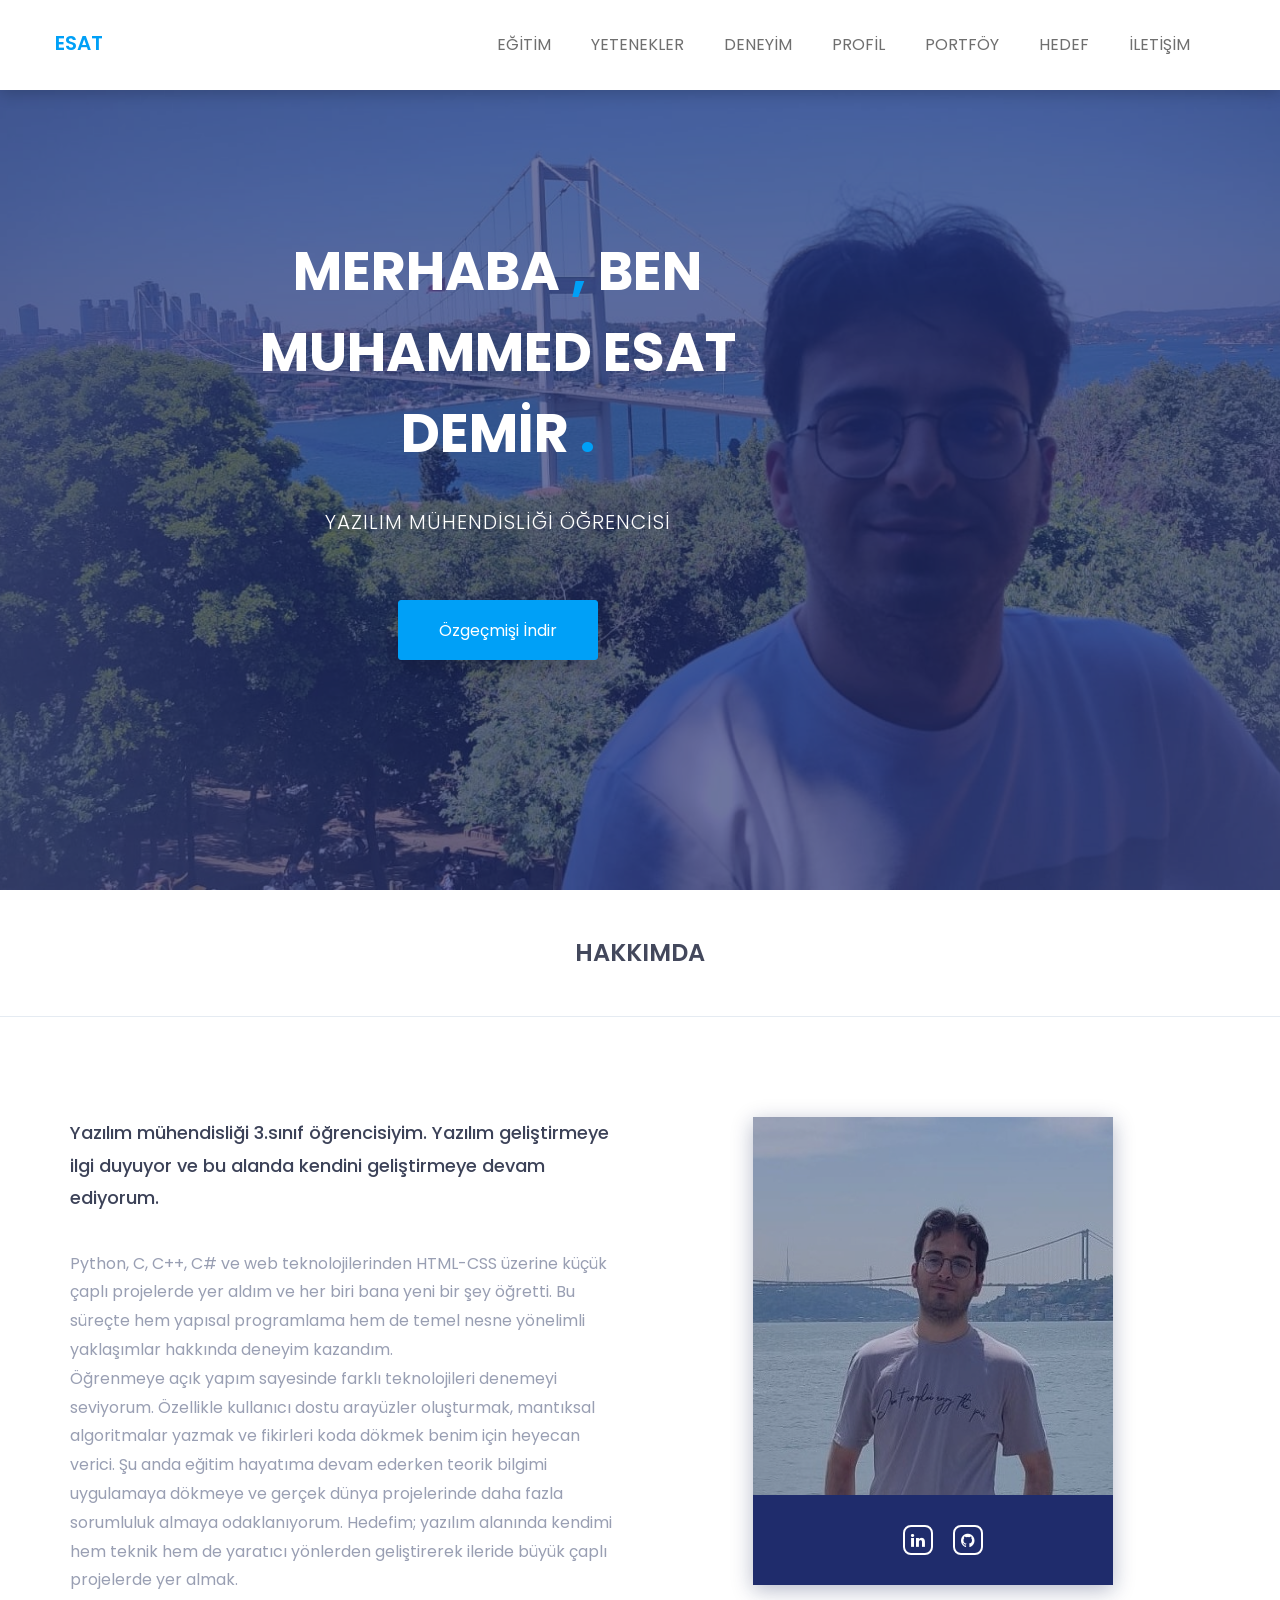
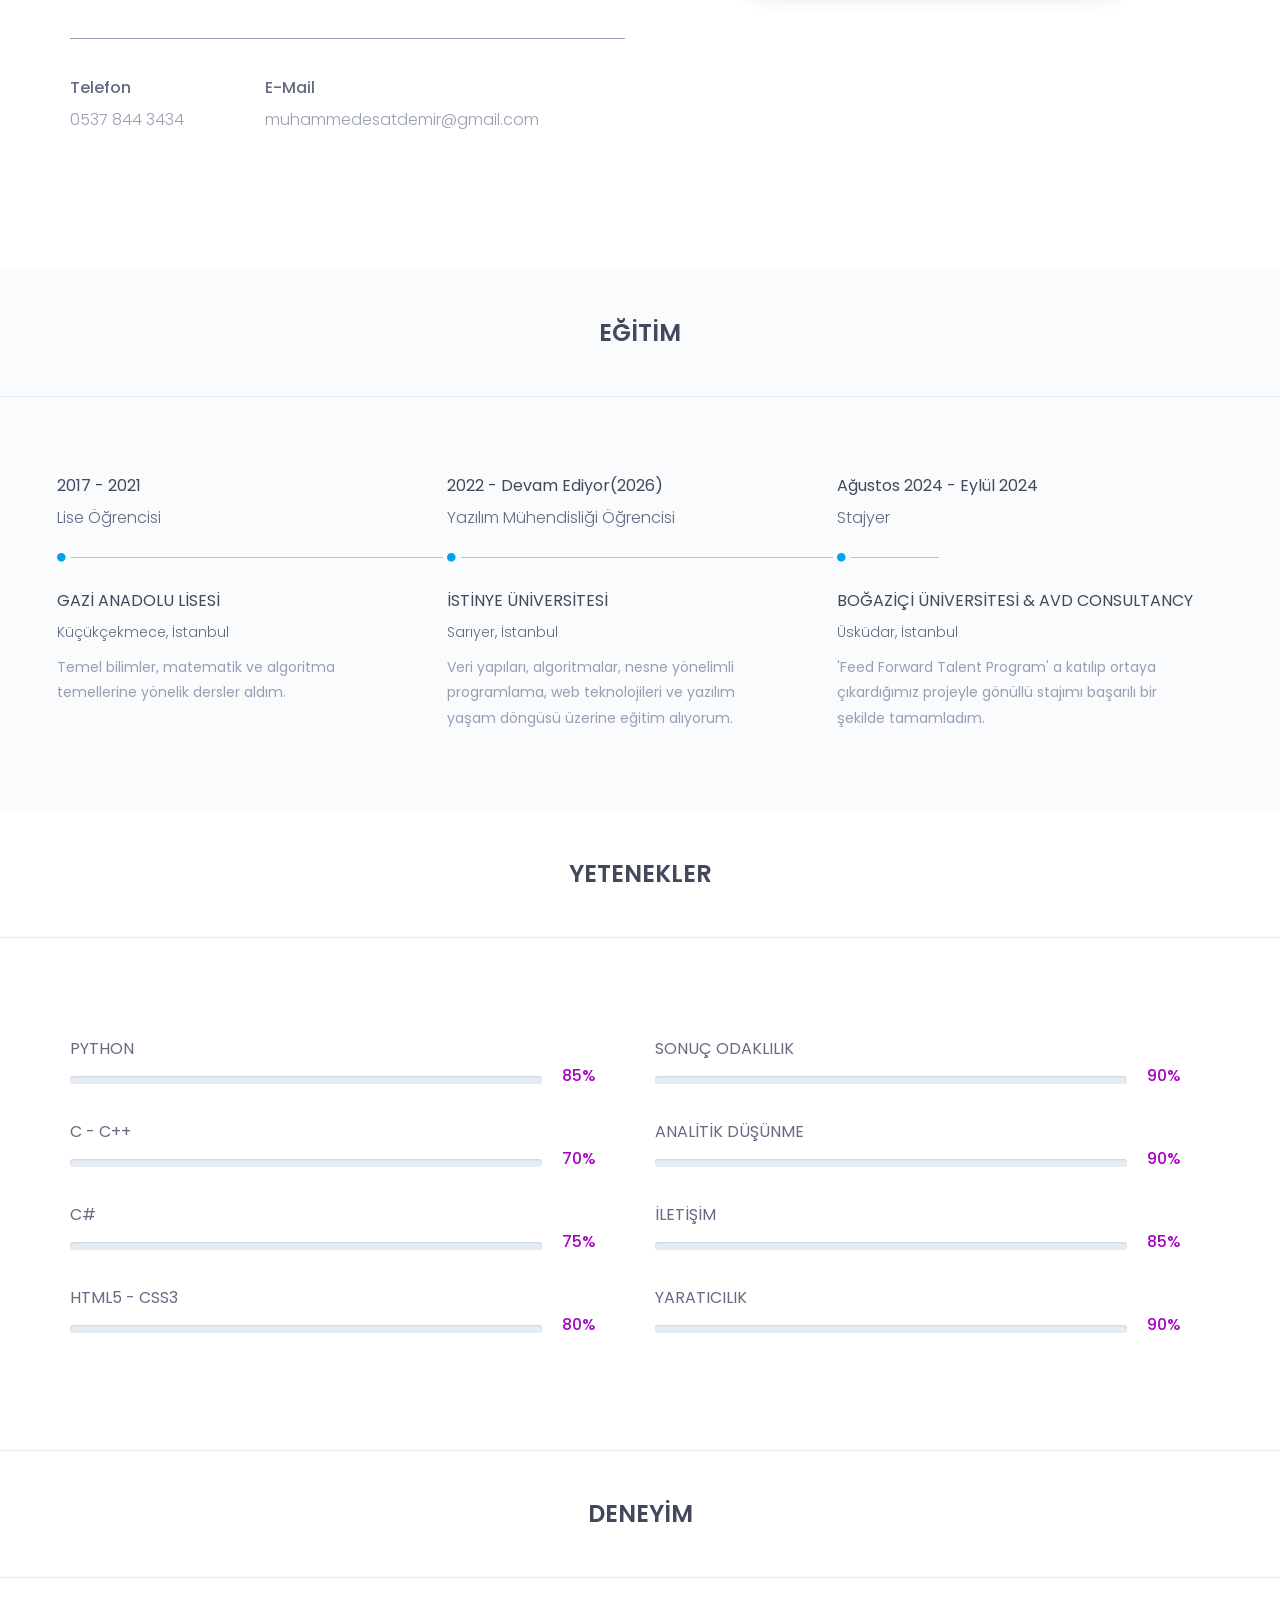
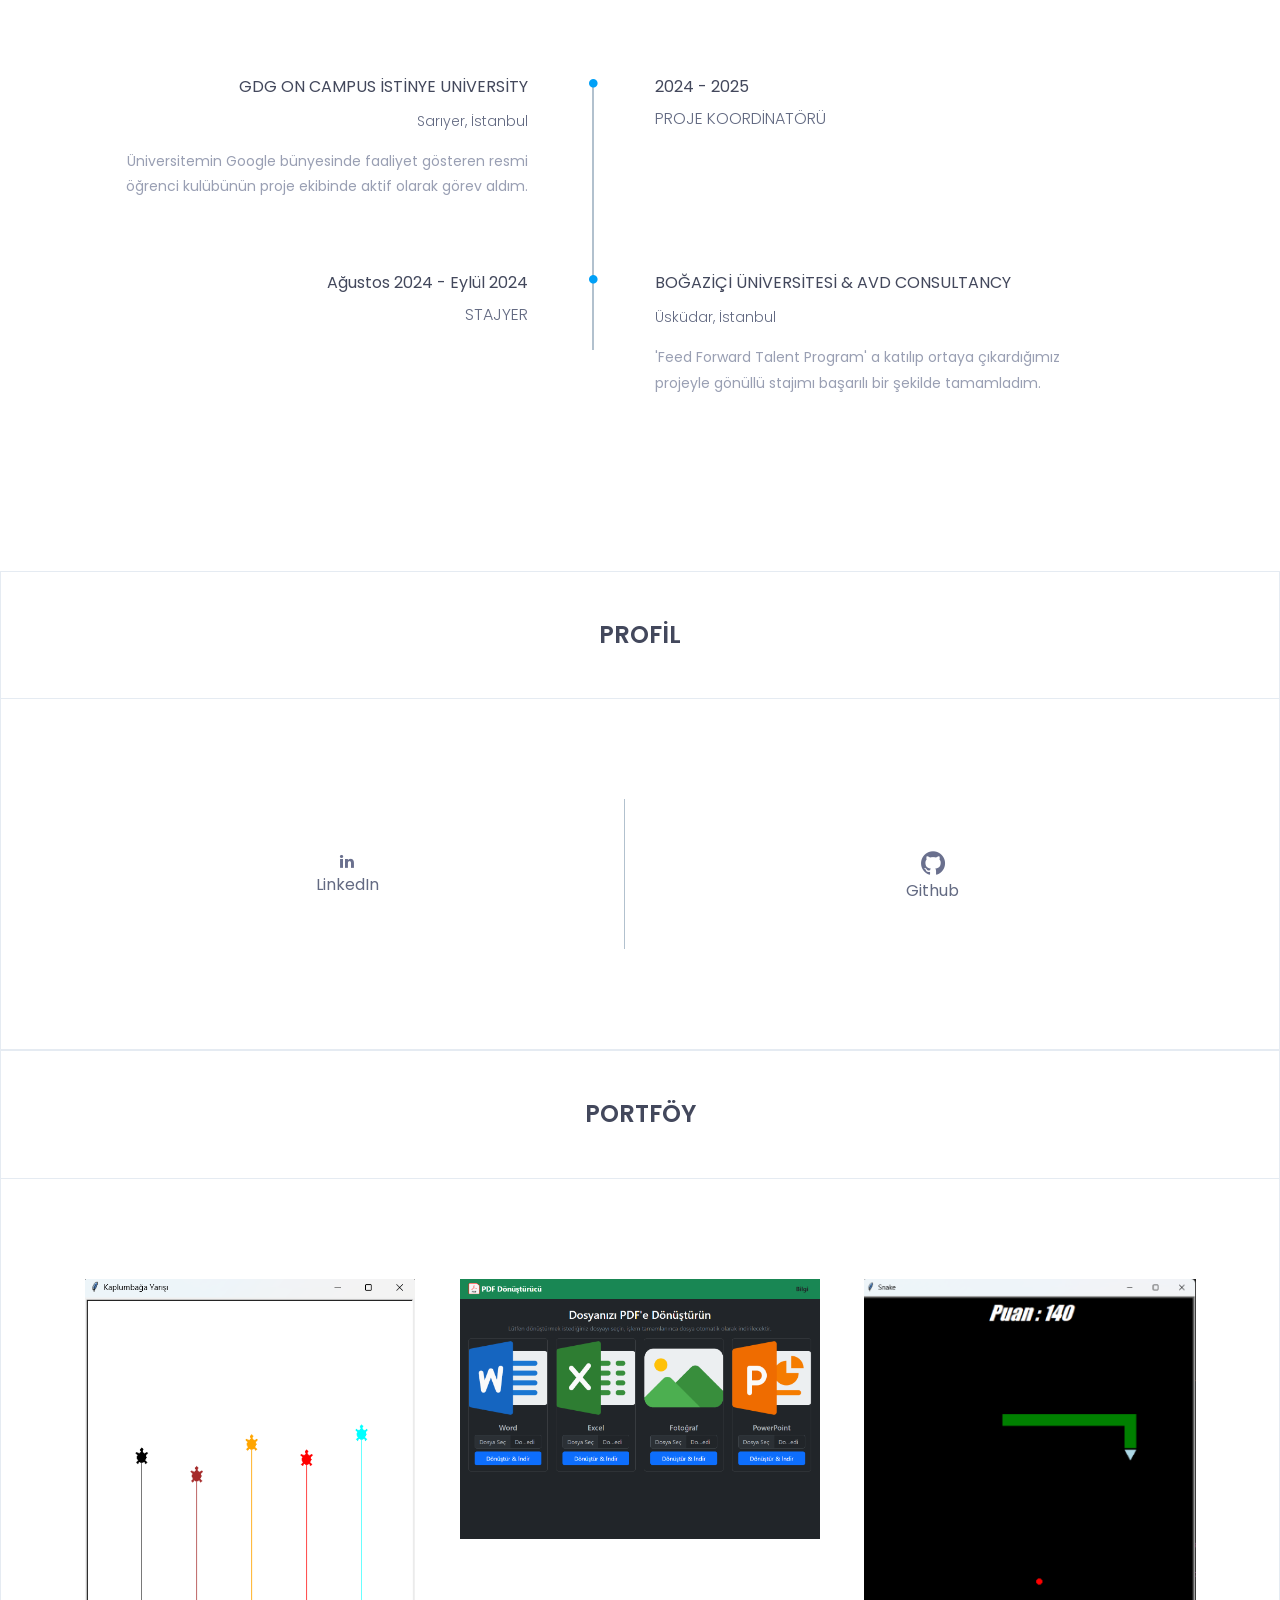
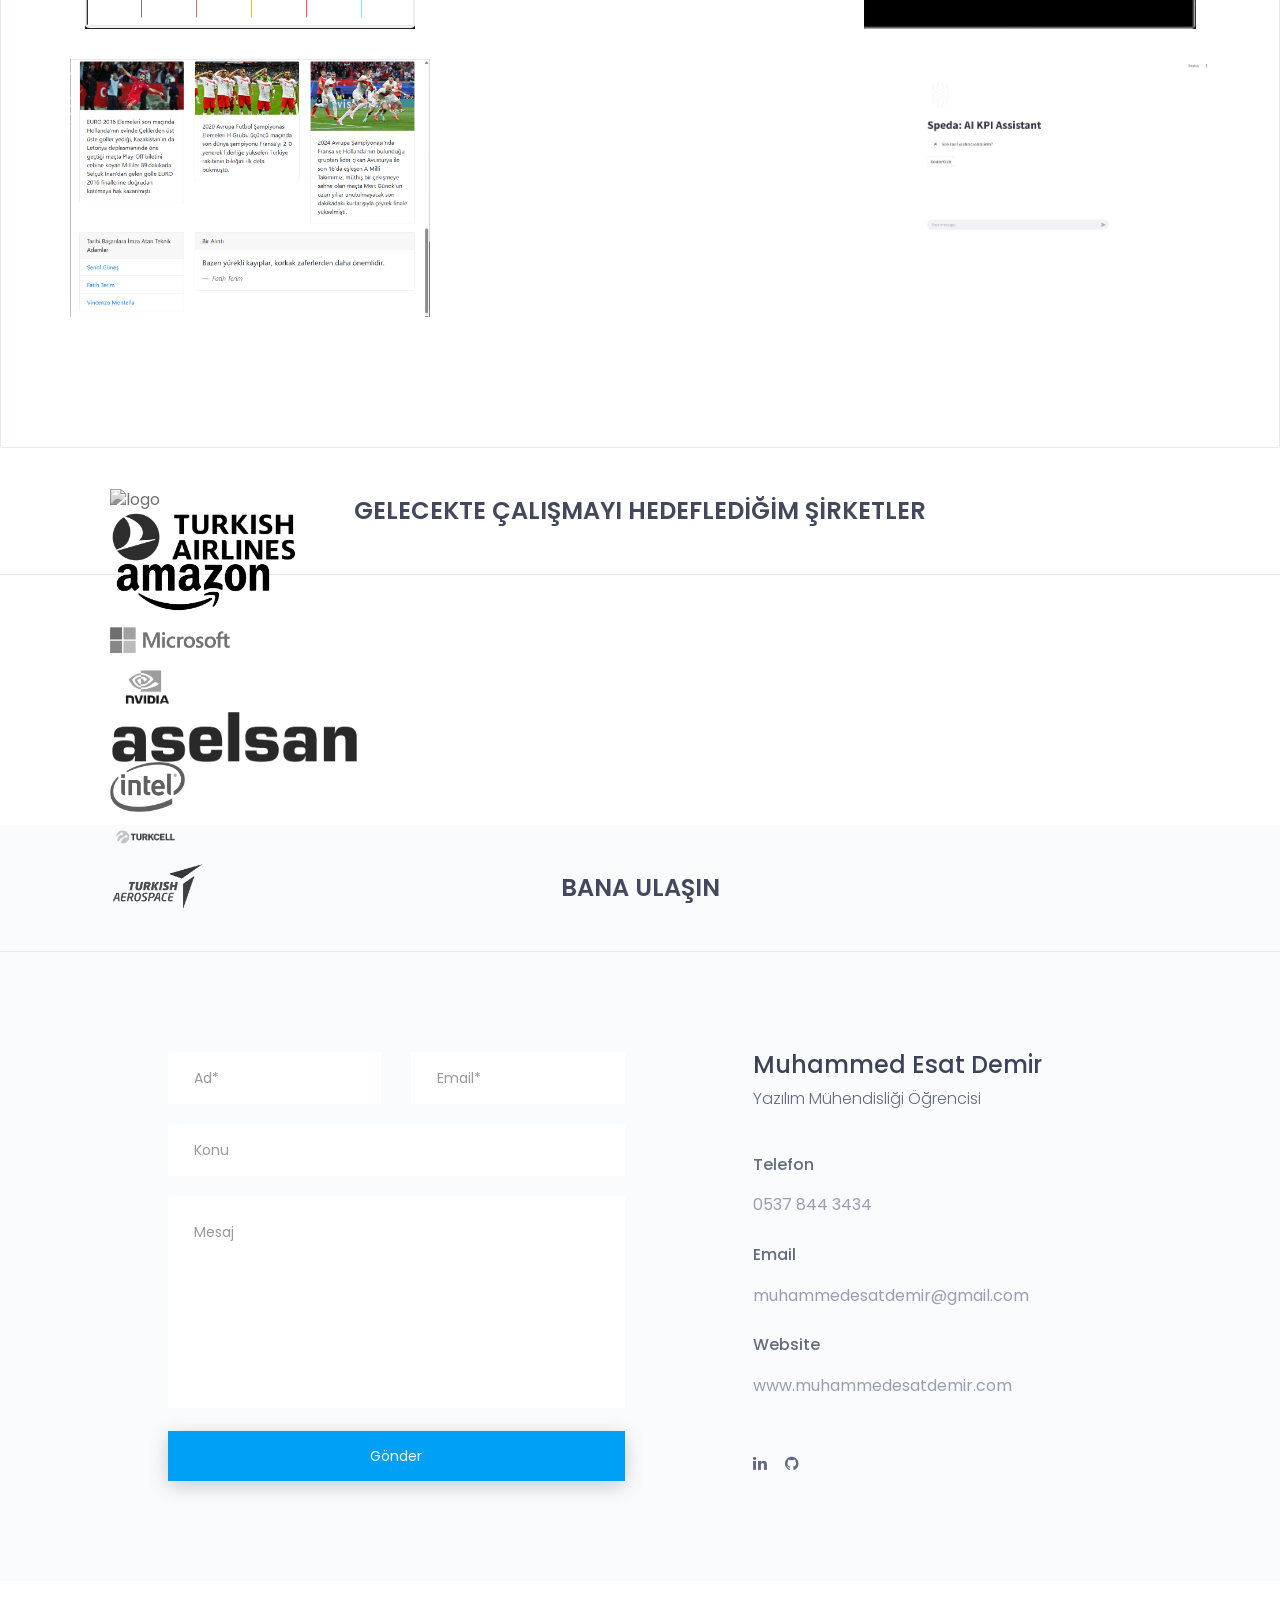
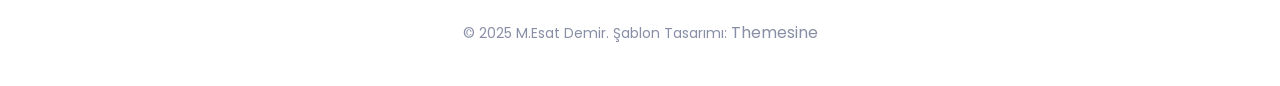
==== index.html @ e40d162a "Add files via upload" ====
<!doctype html>
<html class="no-js" lang="tr">

    <head>
        <!-- meta data -->
        <meta charset="utf-8">
        <meta http-equiv="X-UA-Compatible" content="IE=edge">
        <meta name="viewport" content="width=device-width, initial-scale=1">
        <!-- The above 3 meta tags *must* come first in the head; any other head content must come *after* these tags -->

        <!--font-family-->
		<link href="https://fonts.googleapis.com/css?family=Poppins:100,200,300,400,500,600,700,800,900&amp;subset=devanagari,latin-ext" rel="stylesheet">
        
        <!-- title of site -->
        <title>Esat</title>

        <!-- For favicon png -->
		<link rel="shortcut icon" type="image/icon" href="https://img.icons8.com/?size=100&id=123524&format=png&color=000000"/>
       
        <!--font-awesome.min.css-->
        <link rel="stylesheet" href="assets/css/font-awesome.min.css">

		<!--flat icon css-->
		<link rel="stylesheet" href="assets/css/flaticon.css">

		<!--animate.css-->
        <link rel="stylesheet" href="assets/css/animate.css">

        <!--owl.carousel.css-->
        <link rel="stylesheet" href="assets/css/owl.carousel.min.css">
		<link rel="stylesheet" href="assets/css/owl.theme.default.min.css">
		
        <!--bootstrap.min.css-->
        <link rel="stylesheet" href="assets/css/bootstrap.min.css">
		
		<!-- bootsnav -->
		<link rel="stylesheet" href="assets/css/bootsnav.css" >	
        
        <!--style.css-->
        <link rel="stylesheet" href="assets/css/style.css">
        
        <!--responsive.css-->
        <link rel="stylesheet" href="assets/css/responsive.css">
        
        <!-- HTML5 shim and Respond.js for IE8 support of HTML5 elements and media queries -->
        <!-- WARNING: Respond.js doesn't work if you view the page via file:// -->
		
        <!--[if lt IE 9]>
			<script src="https://oss.maxcdn.com/html5shiv/3.7.3/html5shiv.min.js"></script>
			<script src="https://oss.maxcdn.com/respond/1.4.2/respond.min.js"></script>
        <![endif]-->

    </head>
	
	<body>
		<!--[if lte IE 9]>
            <p class="browserupgrade">You are using an <strong>outdated</strong> browser. Please <a href="https://browsehappy.com/">upgrade your browser</a> to improve your experience and security.</p>
        <![endif]-->
		
		<!-- top-area Start -->
		<header class="top-area">
			<div class="header-area">
				<!-- Start Navigation -->
			    <nav class="navbar navbar-default bootsnav navbar-fixed dark no-background">

			        <div class="container">

			            <!-- Start Header Navigation -->
			            <div class="navbar-header">
			                <button type="button" class="navbar-toggle" data-toggle="collapse" data-target="#navbar-menu">
			                    <i class="fa fa-bars"></i>
			                </button>
			                <a class="navbar-brand" href="index.html">Esat</a>
			            </div><!--/.navbar-header-->
			            <!-- End Header Navigation -->

			            <!-- Collect the nav links, forms, and other content for toggling -->
			            <div class="collapse navbar-collapse menu-ui-design" id="navbar-menu">
			                <ul class="nav navbar-nav navbar-right" data-in="fadeInDown" data-out="fadeOutUp">
			                <li class=" smooth-menu active"></li>
			                    <li class=" smooth-menu"><a href="#education">Eğitim</a></li>
			                    <li class="smooth-menu"><a href="#skills">Yetenekler</a></li>
			                    <li class="smooth-menu"><a href="#experience">Deneyim</a></li>
			                    <li class="smooth-menu"><a href="#profiles">Profil</a></li>
			                    <li class="smooth-menu"><a href="#portfolio">Portföy</a></li>
			                    <li class="smooth-menu"><a href="#clients">Hedef</a></li>
			                    <li class="smooth-menu"><a href="#contact">İletişim</a></li>
			                </ul><!--/.nav -->
			            </div><!-- /.navbar-collapse -->
			        </div><!--/.container-->
			    </nav><!--/nav-->
			    <!-- End Navigation -->
			</div><!--/.header-area-->

		    <div class="clearfix"></div>

		</header><!-- /.top-area-->
		<!-- top-area End -->
	
		<!--welcome-hero start -->
		<section id="welcome-hero" class="welcome-hero">
			<div class="container">
				<div class="row">
					<div class="col-md-12 text-center">
						<div class="header-text">
							<h2>Merhaba <span>,</span> Ben <br> Muhammed Esat <br> Demir <span>.</span>   </h2>
							<p>Yazılım Mühendisliği Öğrencisi</p>
							<a href="assets/download/cv-2025_mart.pdf" target="_blank" download>Özgeçmişi İndir</a>
						</div><!--/.header-text-->
					</div><!--/.col-->
				</div><!-- /.row-->
			</div><!-- /.container-->

		</section><!--/.welcome-hero-->
		<!--welcome-hero end -->

		<!--about start -->
		<section id="about" class="about">
			<div class="section-heading text-center">
				<h2>Hakkımda</h2>
			</div>
			<div class="container">
				<div class="about-content">
					<div class="row">
						<div class="col-sm-6">
							<div class="single-about-txt">
								<h3>
									Yazılım mühendisliği 3.sınıf öğrencisiyim. Yazılım geliştirmeye ilgi duyuyor ve bu alanda kendini geliştirmeye devam ediyorum.
								</h3>
								<p>
									Python, C, C++, C# ve web teknolojilerinden HTML-CSS üzerine küçük çaplı projelerde yer aldım ve her biri bana yeni bir şey öğretti. Bu süreçte hem yapısal programlama hem de temel nesne yönelimli yaklaşımlar hakkında deneyim kazandım.
								<br>
									Öğrenmeye açık yapım sayesinde farklı teknolojileri denemeyi seviyorum. Özellikle kullanıcı dostu arayüzler oluşturmak, mantıksal algoritmalar yazmak ve fikirleri koda dökmek benim için heyecan verici.
								
									Şu anda eğitim hayatıma devam ederken teorik bilgimi uygulamaya dökmeye ve gerçek dünya projelerinde daha fazla sorumluluk almaya odaklanıyorum.

									Hedefim; yazılım alanında kendimi hem teknik hem de yaratıcı yönlerden geliştirerek ileride büyük çaplı projelerde yer almak.
								</p>
								<div class="row">
									<div class="col-sm-4">
										<div class="single-about-add-info">
											<h3>Telefon</h3>
											<p>0537 844 3434</p>
										</div>
									</div>
									<div class="col-sm-8">
										<div class="single-about-add-info">
											<h3>E-mail</h3>
											<p>muhammedesatdemir@gmail.com</p>
										</div>
									</div>
									
								</div>
							</div>
						</div>
						<div class="col-sm-offset-1 col-sm-4">
							<div class="single-about-img">
								<img src="assets/images/about/profil.jpeg" alt="profile_image">
								<div class="about-list-icon">
									<ul>
										<li>
											<a href="https://www.linkedin.com/in/muhammed-esat-demir/" target="_blank">
												<i  class="fa fa-linkedin" aria-hidden="true"></i>
											</a>
										</li><!-- / li -->
										<li>
											<a href="https://github.com/muhammedesatdemir" target="_blank">
												<i  class="fa fa-github" aria-hidden="true"></i>
											</a>
										</li><!-- / li -->
										
										
									</ul><!-- / ul -->
								</div><!-- /.about-list-icon -->

							</div>

						</div>
					</div>
				</div>
			</div>
		</section><!--/.about-->
		<!--about end -->
		
		<!--education start -->
		<section id="education" class="education">
			<div class="section-heading text-center">
				<h2>Eğitim</h2>
			</div>
			<div class="container">
				<div class="education-horizontal-timeline">
					<div class="row">
						<div class="col-sm-4">
							<div class="single-horizontal-timeline">
								<div class="experience-time">
									<h2>2017 - 2021</h2>
									<h3>Lise Öğrencisi</h3>
								</div><!--/.experience-time-->
								<div class="timeline-horizontal-border">
									<i class="fa fa-circle" aria-hidden="true"></i>
									<span class="single-timeline-horizontal"></span>
								</div>
								<div class="timeline">
									<div class="timeline-content">
										<h4 class="title">
											Gazi Anadolu Lisesi
										</h4>
										<h5>Küçükçekmece, İstanbul</h5>
										<p class="description">
											Temel bilimler, matematik ve algoritma temellerine yönelik dersler aldım.	
										</p>
									</div><!--/.timeline-content-->
								</div><!--/.timeline-->
							</div>
						</div>
						<div class="col-sm-4">
							<div class="single-horizontal-timeline">
								<div class="experience-time">
									<h2>2022 - Devam Ediyor(2026)</h2>
									<h3>Yazılım Mühendisliği Öğrencisi</h3>
								</div><!--/.experience-time-->
								<div class="timeline-horizontal-border">
									<i class="fa fa-circle" aria-hidden="true"></i>
									<span class="single-timeline-horizontal"></span>
								</div>
								<div class="timeline">
									<div class="timeline-content">
										<h4 class="title">
											İstinye Üniversitesi
										</h4>
										<h5>Sarıyer, İstanbul</h5>
										<p class="description">
											Veri yapıları, algoritmalar, nesne yönelimli programlama, web teknolojileri ve yazılım yaşam döngüsü üzerine eğitim alıyorum. 
										</p>
									</div><!--/.timeline-content-->
								</div><!--/.timeline-->
							</div>
						</div>
						<div class="col-sm-4">
							<div class="single-horizontal-timeline">
								<div class="experience-time">
									<h2>Ağustos 2024 - Eylül 2024</h2>
									<h3>Stajyer</h3>
								</div><!--/.experience-time-->
								<div class="timeline-horizontal-border">
									<i class="fa fa-circle" aria-hidden="true"></i>
									<span class="single-timeline-horizontal spacial-horizontal-line
									"></span>
								</div>
								<div class="timeline">
									<div class="timeline-content">
										<h4 class="title">
											Boğaziçi Üniversitesi & AVD Consultancy
										</h4>
										<h5>Üsküdar, İstanbul</h5>
										<p class="description">
											'Feed Forward Talent Program' a katılıp ortaya çıkardığımız projeyle gönüllü stajımı başarılı bir şekilde tamamladım.
										</p>
									</div><!--/.timeline-content-->
								</div><!--/.timeline-->
							</div>
						</div>
					</div>
				</div>
			</div>

		</section><!--/.education-->
		<!--education end -->

		<!--skills start -->
		<section id="skills" class="skills">
				<div class="skill-content">
					<div class="section-heading text-center">
						<h2>Yetenekler</h2>
					</div>
					<div class="container">
						<div class="row">
							<div class="col-md-6">
								<div class="single-skill-content">
									<div class="barWrapper">
										<span class="progressText">Python</span>
										<div class="single-progress-txt">
											<div class="progress ">
												<div class="progress-bar" role="progressbar" aria-valuenow="85" aria-valuemin="10" aria-valuemax="100" style="">
													  
												</div>
											</div>
											<h3>85%</h3>	
										</div>
									</div><!-- /.barWrapper -->
									<div class="barWrapper">
										<span class="progressText">C - C++</span>
										<div class="single-progress-txt">
											<div class="progress ">
											   <div class="progress-bar" role="progressbar" aria-valuenow="70" aria-valuemin="10" aria-valuemax="100" style="">
												    
											   </div>
											</div>
											<h3>70%</h3>	
										</div>
									</div><!-- /.barWrapper -->
									<div class="barWrapper">
										<span class="progressText">c#</span>
										<div class="single-progress-txt">
											<div class="progress ">
											   <div class="progress-bar" role="progressbar" aria-valuenow="75" aria-valuemin="10" aria-valuemax="100" style="">
												   
											   </div>
											</div>
											<h3>75%</h3>	
										</div>
									</div><!-- /.barWrapper -->
									<div class="barWrapper">
										<span class="progressText">html5 - css3</span>
										<div class="single-progress-txt">
											<div class="progress ">
											   <div class="progress-bar" role="progressbar" aria-valuenow="80" aria-valuemin="10" aria-valuemax="100" style="">
												    
											   </div>
											</div>
											<h3>80%</h3>	
										</div>
									</div><!-- /.barWrapper -->
								</div>
							</div>
							<div class="col-md-6">
								<div class="single-skill-content">
									<div class="barWrapper">
										<span class="progressText">Sonuç Odaklılık</span>
										<div class="single-progress-txt">
											<div class="progress ">
												<div class="progress-bar" role="progressbar" aria-valuenow="90" aria-valuemin="10" aria-valuemax="100" style="">
													
												</div>
											</div>
											<h3>90%</h3>	
										</div>
									</div><!-- /.barWrapper -->
									<div class="barWrapper">
										<span class="progressText">Analitik Düşünme</span>
										<div class="single-progress-txt">
											<div class="progress ">
											   <div class="progress-bar" role="progressbar" aria-valuenow="90" aria-valuemin="10" aria-valuemax="100" style="">
												    
											   </div>
											</div>
											<h3>90%</h3>	
										</div>
									</div><!-- /.barWrapper -->
									<div class="barWrapper">
										<span class="progressText">İletişim</span>
										<div class="single-progress-txt">
											<div class="progress ">
											   <div class="progress-bar" role="progressbar" aria-valuenow="85" aria-valuemin="10" aria-valuemax="100" style="">
												   
											   </div>
											</div>
											<h3>85%</h3>	
										</div>
									</div><!-- /.barWrapper -->
									<div class="barWrapper">
										<span class="progressText"> Yaratıcılık</span>
										<div class="single-progress-txt">
											<div class="progress ">
											   <div class="progress-bar" role="progressbar" aria-valuenow="90" aria-valuemin="10" aria-valuemax="100" style="">
												    
											   </div>
											</div>
											<h3>90%</h3>	
										</div>
									</div><!-- /.barWrapper -->
								</div>
							</div>
						</div><!-- /.row -->
					</div>	<!-- /.container -->		
				</div><!-- /.skill-content-->

		</section><!--/.skills-->
		<!--skills end -->

		<!--experience start -->
		<section id="experience" class="experience">
			<div class="section-heading text-center">
				<h2>Deneyim</h2>
			</div>
			<div class="container">
				<div class="experience-content">
						<div class="main-timeline">
							<ul>

								<li>
									<div class="single-timeline-box fix">
										<div class="row">
											<div class="col-md-offset-1 col-md-5 experience-time-responsive">
												<div class="experience-time">
													<h2>
														<span><i class="fa fa-circle" aria-hidden="true"></i></span>
														2024 - 2025
													</h2>
													<h3>Proje Koordinatörü</h3>
												</div><!--/.experience-time-->
											</div><!--/.col-->
											<div class="col-md-5">
												<div class="timeline">
													<div class="timeline-content text-right">
														<h4 class="title">
															GDG on Campus İstinye University
														</h4>
														<h5>Sarıyer, İstanbul</h5>
														<p class="description">
															Üniversitemin Google bünyesinde faaliyet gösteren resmi öğrenci kulübünün proje ekibinde aktif olarak görev aldım.
														</p>
													</div><!--/.timeline-content-->
												</div><!--/.timeline-->
											</div><!--/.col-->
											<div class="col-md-offset-1 col-md-5 experience-time-main">
												<div class="experience-time">
													<h2>
														<span><i class="fa fa-circle" aria-hidden="true"></i></span>
														2024 - 2025
													</h2>
													<h3>Proje Koordinatörü</h3>
												</div><!--/.experience-time-->
											</div><!--/.col-->
										</div>
									</div><!--/.single-timeline-box-->
								</li>

								<li>
									<div class="single-timeline-box fix">
										<div class="row">
											<div class="col-md-5">
												<div class="experience-time text-right">
													<h2>Ağustos 2024 - Eylül 2024</h2>
													<h3>Stajyer</h3>
												</div><!--/.experience-time-->
											</div><!--/.col-->
											<div class="col-md-offset-1 col-md-5">
												<div class="timeline">
													<div class="timeline-content">
														<h4 class="title">
															<span><i class="fa fa-circle" aria-hidden="true"></i></span>
															Boğaziçi Üniversitesi & AVD Consultancy
														</h4>
														<h5>Üsküdar, İstanbul</h5>
														<p class="description">
															'Feed Forward Talent Program' a katılıp ortaya çıkardığımız projeyle gönüllü stajımı başarılı bir şekilde tamamladım.
														</p>
													</div><!--/.timeline-content-->
												</div><!--/.timeline-->
											</div><!--/.col-->
										</div>
									</div><!--/.single-timeline-box-->
								</li>

							</ul>
						</div><!--.main-timeline-->
					</div><!--.experience-content-->
			</div>

		</section><!--/.experience-->
		<!--experience end -->

		<!--profiles start -->
		<section id="profiles" class="profiles">
			<div class="profiles-details">
				<div class="section-heading text-center">
					<h2>Profil</h2>
				</div>
				<div class="container">
					<div class="profiles-content">
						<div class="row">
							<div class="col-sm-6">
								<div class="single-profile">
									<div class="profile-txt">
										<a href="https://www.linkedin.com/in/muhammed-esat-demir/" target="_blank">
											<i class="fa fa-linkedin"></i></a>
										<div class="profile-icon-name">LinkedIn</div>
									</div>
									<div class="single-profile-overlay">
										<div class="profile-txt">
											<a href="https://www.linkedin.com/in/muhammed-esat-demir/" target="_blank">
												<i class="fa fa-linkedin" target="_blank"></i></a>
											<div class="profile-icon-name">LinkedIn</div>
										</div>
									</div>
								</div>
							</div>
							
							<div class="col-sm-6">
								<div class="single-profile profile-no-border">
									<div class="profile-txt">
										<a href="https://github.com/muhammedesatdemir" target="_blank"><i class="flaticon-github-logo"></i></a>
										<div class="profile-icon-name">github</div>
									</div>
									<div class="single-profile-overlay">
										<div class="profile-txt">
											<a href="https://github.com/muhammedesatdemir" target="_blank"><i class="flaticon-github-logo"></i></a>
											<div class="profile-icon-name">github</div>
										</div>
									</div>
								</div>
							</div>
						</div>
						
						</div>
					</div>
				</div>
			</div>

		</section><!--/.profiles-->
		<!--profiles end -->

		<!--portfolio start -->
		<section id="portfolio" class="portfolio">
			<div class="portfolio-details">
				<div class="section-heading text-center">
					<h2>Portföy</h2>
				</div>
				<div class="container">
					<div class="portfolio-content">
						<div class="isotope">
							<div class="row">
								<div class="col-sm-4">
									<div class="item">
										<img src="assets/images/portfolio/v2.png" alt="portfolio image"/>
										<div class="isotope-overlay">
											<a href="https://github.com/muhammedesatdemir/turtle" target="_blank">
												Turtle Race
											</a>
										</div><!-- /.isotope-overlay -->
									</div><!-- /.item -->
									<div class="item">
										<img src="assets/images/portfolio/v4.png" alt="portfolio image"/>
										<div class="isotope-overlay">
											<a href="https://github.com/muhammedesatdemir/website" target="_blank">
												A Milli Takım Arşivi
											</a>
										</div><!-- /.isotope-overlay -->
									</div><!-- /.item -->
								</div><!-- /.col -->

								<div class="col-sm-4">
									<div class="item">
										<img src="assets/images/portfolio/v3.png" alt="portfolio image"/>
										<div class="isotope-overlay">
											<a href="https://github.com/muhammedesatdemir/PDF_Donusturucu" target="_blank">
												PDF Dönüştürücü
											</a>
										</div><!-- /.isotope-overlay -->
									</div><!-- /.item -->
								</div><!-- /.col -->

								<div class="col-sm-4">
									<div class="item">
										<img src="assets/images/portfolio/v1.png" alt="portfolio image"/>
										<div class="isotope-overlay">
											<a href="https://github.com/muhammedesatdemir/Snake" target="_blank">
												Classic Snake Game
											</a>
										</div><!-- /.isotope-overlay -->
									</div><!-- /.item -->
									<div class="item">
										<img src="assets/images/portfolio/v5.png" alt="portfolio image"/>
										<div class="isotope-overlay">
											<a href="https://github.com/muhammedesatdemir/app" target="_blank">
												Speda: AI KPI Assistant
											</a>
										</div><!-- /.isotope-overlay -->
									</div><!-- /.item -->
								</div><!-- /.col -->
							</div><!-- /.row -->
						</div><!--/.isotope-->
					</div><!--/.gallery-content-->
				</div><!--/.container-->
			</div><!--/.portfolio-details-->

		</section><!--/.portfolio-->
		<!--portfolio end -->

		<!--clients start -->
		<section id="clients" class="clients">
			<div class="section-heading text-center">
				<h2>Gelecekte çalışmayı hedeflediğim şirketler</h2>
			</div>
			<div class="clients-area">
				<div class="container">
					<div class="owl-carousel owl-theme" id="client">
						<div class="item">
							<a href="https://abc.xyz" target="_blank">
								<img src="assets/images/clients/b1.png" class="logo-img" alt="logo" />
							</a>
						</div><!--/.item-->
						<div class="item">
							<a href="https://www.turkishairlines.com" target="_blank">
								<img src="assets/images/clients/b2.png" class="logo-img" alt="logo" />
							</a>
						</div><!--/.item-->
						<div class="item">
							<a href="https://www.amazon.com" target="_blank">
								<img src="assets/images/clients/b3.png" class="logo-img" alt="logo" />
							</a>
						</div><!--/.item-->
						<div class="item">
							<a href="https://www.microsoft.com" target="_blank">
								<img src="assets/images/clients/b4.png" class="logo-img" alt="logo" />
							</a>
						</div><!--/.item-->
						<div class="item">
							<a href="https://www.nvidia.com" target="_blank">
								<img src="assets/images/clients/b5.png" class="logo-img" alt="logo" />
							</a>
						</div><!--/.item-->
						<div class="item">
							<a href="https://www.aselsan.com.tr" target="_blank">
								<img src="assets/images/clients/b6.png" class="logo-img" alt="logo" />
							</a>
						</div><!--/.item-->
						<div class="item">
							<a href="https://www.intel.com" target="_blank">
								<img src="assets/images/clients/b7.png" class="logo-img" alt="logo" />
							</a>
						</div>
						<div class="item">
							<a href="https://www.turkcell.com.tr" target="_blank">
								<img src="assets/images/clients/b8.png" class="logo-img" alt="logo" />
							</a>
						</div>
						<div class="item">
							<a href="https://www.tusas.com" target="_blank">
								<img src="assets/images/clients/b9.png" class="logo-img" alt="logo" />
							</a>
						</div><!--/.item-->
					</div><!--/.owl-carousel-->
				</div><!--/.container-->
			</div><!--/.clients-area-->

		</section><!--/.clients-->

		</section><!--/.clients-->
		<!--clients end -->

		<!--contact start -->
		<section id="contact" class="contact">
			<div class="section-heading text-center">
				<h2>Bana Ulaşın</h2>
			</div>
			<div class="container">
				<div class="contact-content">
					<div class="row">
						<div class="col-md-offset-1 col-md-5 col-sm-6">
							<div class="single-contact-box">
								<div class="contact-form">
									<form>
										<div class="row">
											<div class="col-sm-6 col-xs-12">
												<div class="form-group">
												  <input type="text" class="form-control" id="name" placeholder="Ad*" name="name">
												</div><!--/.form-group-->
											</div><!--/.col-->
											<div class="col-sm-6 col-xs-12">
												<div class="form-group">
													<input type="email" class="form-control" id="email" placeholder="Email*" name="email">
												</div><!--/.form-group-->
											</div><!--/.col-->
										</div><!--/.row-->
										<div class="row">
											<div class="col-sm-12">
												<div class="form-group">
													<input type="text" class="form-control" id="subject" placeholder="Konu" name="subject">
												</div><!--/.form-group-->
											</div><!--/.col-->
										</div><!--/.row-->
										<div class="row">
											<div class="col-sm-12">
												<div class="form-group">
													<textarea class="form-control" rows="8" id="comment" placeholder="Mesaj" ></textarea>
												</div><!--/.form-group-->
											</div><!--/.col-->
										</div><!--/.row-->
										<div class="row">
											<div class="col-sm-12">
												<div class="single-contact-btn">
													<a class="contact-btn" href="#" role="button">Gönder</a>
												</div><!--/.single-single-contact-btn-->
											</div><!--/.col-->
										</div><!--/.row-->
									</form><!--/form-->
								</div><!--/.contact-form-->
							</div><!--/.single-contact-box-->
						</div><!--/.col-->
						<div class="col-md-offset-1 col-md-5 col-sm-6">
							<div class="single-contact-box">
								<div class="contact-adress">
									<div class="contact-add-head">
										<h3>Muhammed Esat Demir</h3>
										<p>Yazılım Mühendisliği Öğrencisi</p>
									</div>
									<div class="contact-add-info">
										<div class="single-contact-add-info">
											<h3>Telefon</h3>
											<p>0537 844 3434</p>
										</div>
										<div class="single-contact-add-info">
											<h3>Email</h3>
											<p>muhammedesatdemir@gmail.com</p>
										</div>
										<div class="single-contact-add-info">
											<h3>website</h3>
											<p>www.muhammedesatdemir.com</p>
										</div>
									</div>
								</div><!--/.contact-adress-->
								<div class="hm-foot-icon">
									<ul>
										<li><a href="https://www.linkedin.com/in/muhammed-esat-demir/" target="_blank"><i class="fa fa-linkedin"></i></a></li><!--/li-->
										<li><a href="https://github.com/muhammedesatdemir" target="_blank"><i class="fa fa-github"></i></a></li><!--/li-->
									</ul><!--/ul-->
								</div><!--/.hm-foot-icon-->
							</div><!--/.single-contact-box-->
						</div><!--/.col-->
					</div><!--/.row-->
				</div><!--/.contact-content-->
			</div><!--/.container-->

		</section><!--/.contact-->
		<!--contact end -->

		<!--footer-copyright start-->
		<footer id="footer-copyright" class="footer-copyright">
			<div class="container">
				<div class="hm-footer-copyright text-center">
					<p>
						&copy; 2025 M.Esat Demir. Şablon tasarımı: <a href="https://www.themesine.com/">themesine</a>
					</p><!--/p-->
				</div><!--/.text-center-->
			</div><!--/.container-->

			<div id="scroll-Top">
				<div class="return-to-top">
					<i class="fa fa-angle-up " id="scroll-top" ></i>
				</div>
				
			</div><!--/.scroll-Top-->
			
        </footer><!--/.footer-copyright-->
		<!--footer-copyright end-->
		
		<!-- Include all js compiled plugins (below), or include individual files as needed -->

		<script src="assets/js/jquery.js"></script>
        
        <!--modernizr.min.js-->
        <script src="https://cdnjs.cloudflare.com/ajax/libs/modernizr/2.8.3/modernizr.min.js"></script>
		
		<!--bootstrap.min.js-->
        <script src="assets/js/bootstrap.min.js"></script>
		
		<!-- bootsnav js -->
		<script src="assets/js/bootsnav.js"></script>
		
		<!-- jquery.sticky.js -->
		<script src="assets/js/jquery.sticky.js"></script>
		
		<!-- for progress bar start-->

		<!-- progressbar js -->
		<script src="assets/js/progressbar.js"></script>

		<!-- appear js -->
		<script src="assets/js/jquery.appear.js"></script>

		<!-- for progress bar end -->

		<!--owl.carousel.js-->
        <script src="assets/js/owl.carousel.min.js"></script>


		<script src="https://cdnjs.cloudflare.com/ajax/libs/jquery-easing/1.4.1/jquery.easing.min.js"></script>
		
        
        <!--Custom JS-->
        <script src="assets/js/custom.js"></script>
        
    </body>
	
</html>
---- assets/css/bootsnav.css ----
/* ==============================================================

Template name : Bootsnav - Multi Purpose Header
Categorie : Bootstrap Menu in CSS
Author : adamnurdin01
Version : v.1.2
Created : 2016-06-02
Last update : 2016-10-19

============================================================== */

/* MEGAMENU STYLE
=================================*/
nav.bootsnav .dropdown.megamenu-fw {
    position: static;
}

nav.bootsnav .container {
    position: relative;
}

nav.bootsnav .megamenu-fw .dropdown-menu {
    left: auto;
}

nav.bootsnav .megamenu-content {
    padding: 15px;
    width: 100% !important;
}

nav.bootsnav .megamenu-content .title{
    margin-top: 0;
}

nav.bootsnav .dropdown.megamenu-fw .dropdown-menu {
    left: 0;
    right: 0;
}

/* Navbar
=================================*/
nav.navbar.bootsnav{
    margin-bottom: 0;
    -moz-border-radius: 0px;
    -webkit-border-radius: 0px;
    -o-border-radius: 0px;
    border-radius: 0px;
    background-color: #fff;
    border: none;
    border-bottom: solid 1px #e0e0e0;
    z-index: 9;
}

nav.navbar.bootsnav ul.nav > li > a{
    color: #6f6f6f;
    background-color: transparent;
    outline: none;
    margin-bottom: -2px;
}

nav.navbar.bootsnav ul.nav li.megamenu-fw > a:hover,
nav.navbar.bootsnav ul.nav li.megamenu-fw > a:focus,
nav.navbar.bootsnav ul.nav li.active > a:hover,
nav.navbar.bootsnav ul.nav li.active > a:focus,
nav.navbar.bootsnav ul.nav li.active > a{
    background-color: transparent;
}

nav.navbar.bootsnav .navbar-toggle{
    background-color: #fff;
    border: none;
    padding: 0;
    font-size: 18px;
    position: relative;
    top: 5px;
}

nav.navbar.bootsnav ul.nav .dropdown-menu .dropdown-menu{
    top: 0;
    left: 100%;
}

nav.navbar.bootsnav ul.nav ul.dropdown-menu > li > a{
    white-space:normal;
}


ul.menu-col{
    padding: 0;
    margin: 0;
    list-style: none;
}

ul.menu-col li a{
    color: #6f6f6f;
}

ul.menu-col li a:hover,
ul.menu-col li a:focus{
    text-decoration: none;
}

/* Navbar Full
=================================*/
nav.bootsnav.navbar-full{
    padding-bottom: 10px;
    padding-top: 10px;
}

nav.bootsnav.navbar-full .navbar-header{
    display: block;
    width: 100%;
}

nav.bootsnav.navbar-full .navbar-toggle{
    display: inline-block;
    margin-right: 0;
    position: relative;
    top: 0;
    font-size: 30px;
    -webkit-transition: all 1s ease-in-out;
	-moz-transition: all 1s ease-in-out;
	-o-transition: all 1s ease-in-out;
	-ms-transition: all 1s ease-in-out;
	transition: all 1s ease-in-out;
}

nav.bootsnav.navbar-full .navbar-collapse{
    position: fixed;
    width: 100%;
    height: 100% !important;
    top: 0;
    left: 0;
    padding: 0;
    display: none !important;
    z-index: 9;
}

nav.bootsnav.navbar-full .navbar-collapse.in{
    display: block !important;
}

nav.bootsnav.navbar-full .navbar-collapse .nav-full{
    overflow: auto;
}

nav.bootsnav.navbar-full .navbar-collapse .wrap-full-menu{
    display: table-cell;
    vertical-align: middle;
    background-color: #fff;
    overflow: auto;
}

nav.bootsnav.navbar-full .navbar-collapse .nav-full::-webkit-scrollbar {
    width: 0;
}

nav.bootsnav.navbar-full .navbar-collapse .nav-full::-moz-scrollbar {
    width: 0;
}

nav.bootsnav.navbar-full .navbar-collapse .nav-full::-ms-scrollbar {
    width: 0;
}

nav.bootsnav.navbar-full .navbar-collapse .nav-full::-o-scrollbar {
    width: 0;
}


nav.bootsnav.navbar-full .navbar-collapse ul.nav{
    display: block;
    width: 100%;
    overflow: auto;
}

nav.bootsnav.navbar-full .navbar-collapse ul.nav a:hover,
nav.bootsnav.navbar-full .navbar-collapse ul.nav a:focus,
nav.bootsnav.navbar-full .navbar-collapse ul.nav a{
    background-color: transparent;
}

nav.bootsnav.navbar-full .navbar-collapse ul.nav > li{
    float: none;
    display: block;
    text-align: center;
}

nav.bootsnav.navbar-full .navbar-collapse ul.nav > li > a{
    display: table;
    margin: auto;
    text-transform: uppercase;
    font-weight: bold;
    letter-spacing: 2px;
    font-size: 24px;
    padding: 10px 15px;
}

li.close-full-menu > a{
    padding-top: 0px;
    padding-bottom: 0px;
}

li.close-full-menu{
    padding-top: 30px;
    padding-bottom: 30px;
}

/* Atribute Navigation
=================================*/
.attr-nav{
    float: right;
    display: inline-block;
    margin-left: 13px;
    margin-right: -15px;
}

.attr-nav > ul{
    padding: 0;
    margin: 0 0 -7px 0;
    list-style: none;
    display: inline-block;
}

.attr-nav > ul > li{
    float: left;
    display: block;
}

.attr-nav > ul > li > a{
    color: #6f6f6f;
    display: block;
    padding: 28px 15px;
    position: relative;
}

.attr-nav > ul > li > a span.badge{
    position: absolute;
    top: 50%;
    margin-top: -15px;
    right: 5px;
    font-size: 10px;
    padding: 0;
    width: 15px;
    height: 15px;
    padding-top: 2px;
}

.attr-nav > ul > li.dropdown ul.dropdown-menu{
    -moz-border-radius: 0px;
    -webkit-border-radius: 0px;
    -o-border-radius: 0px;
    border-radius: 0px;
    -moz-box-shadow: 0px 0px 0px;
    -webkit-box-shadow: 0px 0px 0px;
    -o-box-shadow: 0px 0px 0px;
    box-shadow: 0px 0px 0px;
    border: solid 1px #e0e0e0;
}

ul.cart-list{
    padding: 0 !important;
    width: 250px !important;
}

ul.cart-list > li{
    position: relative;
    border-bottom: solid 1px #efefef;
    padding: 15px 15px 23px 15px !important;
}

ul.cart-list > li > a.photo{
    padding: 0 !important;
    margin-right: 15px;
    float: left;
    display: block;
    width: 50px;
    height: 50px;
    left: 15px;
    top: 15px;
}

ul.cart-list > li img{
    width: 50px;
    height: 50px;
    border: solid 1px #efefef;
}

ul.cart-list > li > h6{
    margin: 0;
}

ul.cart-list > li > h6 > a.photo{
    padding: 0 !important;
    display: block;
}

ul.cart-list > li > p{
    margin-bottom: 0;
}

ul.cart-list > li.total{
    background-color: #f5f5f5;
    padding-bottom: 15px !important;
}

ul.cart-list > li.total > .btn{
    display: inline-block;
    border-bottom: solid 1px #efefef;
}

ul.cart-list > li .price{
    font-weight: bold;
}

ul.cart-list > li.total > span{
    padding-top: 8px;
}

/* Top Search
=================================*/
.top-search{
    background-color: #333;
    padding: 10px 0;
    display: none;
}

.top-search input.form-control{
    background-color: transparent;
    border: none;
    -moz-box-shadow: 0px 0px 0px;
    -webkit-box-shadow: 0px 0px 0px;
    -o-box-shadow: 0px 0px 0px;
    box-shadow: 0px 0px 0px;
    color: #fff;
    height: 40px;
    padding: 0 15px;
}

.top-search .input-group-addon{
    background-color: transparent;
    border: none;
    color: #fff;
    padding-left: 0;
    padding-right: 0;
}

.top-search .input-group-addon.close-search{
    cursor: pointer;
}

/* Side Menu
=================================*/
body{
    -webkit-transition: all 0.3s ease-in-out;
	-moz-transition: all 0.3s ease-in-out;
	-o-transition: all 0.3s ease-in-out;
	-ms-transition: all 0.3s ease-in-out;
	transition: all 0.3s ease-in-out;
}

body.on-side{
    margin-left: -280px;
}

.side{
    position: fixed;
    overflow-y: auto;
    top: 0;
    right: -280px;
    width: 280px;
    padding: 25px 30px;
    height: 100%;
    display: block;
    background-color: #333;
    -webkit-transition: all 0.3s ease-in-out;
	-moz-transition: all 0.3s ease-in-out;
	-o-transition: all 0.3s ease-in-out;
	-ms-transition: all 0.3s ease-in-out;
	transition: all 0.3s ease-in-out;
    z-index: 9;
}

.side.on{
    right: 0;
}

.side .close-side{
    float: right;
    color: #fff;
    position: relative;
    z-index: 2;
    font-size: 16px;
}

.side .widget{
    position: relative;
    z-index: 1;
    margin-bottom: 25px;
}

.side .widget .title{
    color: #fff;
    margin-bottom: 15px;
}

.side .widget ul.link{
    padding: 0;
    margin: 0;
    list-style: none;
}

.side .widget ul.link li a{
    color: #9f9f9f;
    letter-spacing: 1px;
}

.side .widget ul.link li a:focus,
.side .widget ul.link li a:hover{
    color: #fff;
    text-decoration: none;
}

/* Share
=================================*/
nav.navbar.bootsnav .share{
    padding: 0 30px;
    margin-bottom: 30px;
}

nav.navbar.bootsnav .share ul{
    display: inline-block;
    padding: 0;
    margin: 0 0 -7px 0;
    list-style: none;
}

nav.navbar.bootsnav .share ul > li{
    float: left;
    display: block;
    margin-right: 5px;
}

nav.navbar.bootsnav .share ul > li > a{
    display: table-cell;
    vertical-align: middle;
    text-align: center;
    width: 35px;
    height: 35px;
    -moz-border-radius: 50%;
    -webkit-border-radius: 50%;
    -o-border-radius: 50%;
    border-radius: 50%;
    background-color: #cfcfcf;
    color: #fff;
}

/* Transparent
=================================*/
nav.navbar.bootsnav.navbar-fixed{
    position: fixed;
    display: block;
    width: 100%;
}

nav.navbar.bootsnav.no-background{
    -webkit-transition: all 1s ease-in-out;
	-moz-transition: all 1s ease-in-out;
	-o-transition: all 1s ease-in-out;
	-ms-transition: all 1s ease-in-out;
	transition: all 1s ease-in-out;
}

/* Navbar Sticky
=================================*/
.wrap-sticky{
    position: relative;
    -webkit-transition: all 0.3s ease-in-out;
	-moz-transition: all 0.3s ease-in-out;
	-o-transition: all 0.3s ease-in-out;
	-ms-transition: all 0.3s ease-in-out;
	transition: all 0.3s ease-in-out;
}

.wrap-sticky nav.navbar.bootsnav{
    position: absolute;
    width: 100%;
    left: 0;
    top: 0;
}

.wrap-sticky nav.navbar.bootsnav.sticked{
    position: fixed;
    -webkit-transition: all 0.2s ease-in-out;
	-moz-transition: all 0.2s ease-in-out;
	-o-transition: all 0.2s ease-in-out;
	-ms-transition: all 0.2s ease-in-out;
	transition: all 0.2s ease-in-out;
}

body.on-side .wrap-sticky nav.navbar.bootsnav.sticked{
    left: -280px;
}

/* Navbar Responsive
=================================*/
@media (min-width: 1024px) and (max-width:1400px) {
    body.wrap-nav-sidebar .wrapper .container{
        width: 100%;
        padding-left: 30px;
        padding-right: 30px;
    }
}

@media (min-width: 1024px) {
    /* General Navbar
    =================================*/
    nav.navbar.bootsnav ul.nav .dropdown-menu .dropdown-menu{
        margin-top: -2px;
    }

    nav.navbar.bootsnav ul.nav.navbar-right .dropdown-menu .dropdown-menu{
        left: -200px;
    }
    
    nav.navbar.bootsnav ul.nav > li > a{
        padding: 30px 15px;
        font-weight: 600;
    }
    
    nav.navbar.bootsnav ul.nav > li.dropdown > a.dropdown-toggle:after{
        font-family: 'FontAwesome';
        content: "\f0d7";
        margin-left: 5px;
        margin-top: 2px;
    }
    
    nav.navbar.bootsnav li.dropdown ul.dropdown-menu{
        -moz-box-shadow: 0px 0px 0px;
        -webkit-box-shadow: 0px 0px 0px;
        -o-box-shadow: 0px 0px 0px;
        box-shadow: 0px 0px 0px;
        -moz-border-radius: 0px;
        -webkit-border-radius: 0px;
        -o-border-radius: 0px;
        border-radius: 0px;
        padding: 0;
        width: 200px;
        background: #fff;
        border: solid 1px #e0e0e0;
        border-top: solid 5px;
    }
    
    nav.navbar.bootsnav li.dropdown ul.dropdown-menu > li a:hover,
    nav.navbar.bootsnav li.dropdown ul.dropdown-menu > li a:hover{
        background-color: transparent;
    }
    
    nav.navbar.bootsnav li.dropdown ul.dropdown-menu > li > a{
        padding: 10px 15px;
        border-bottom: solid 1px #eee;
        color: #6f6f6f;
    }
    
    nav.navbar.bootsnav li.dropdown ul.dropdown-menu > li:last-child > a{
        border-bottom: none;
    }
    
    nav.navbar.bootsnav ul.navbar-right li.dropdown ul.dropdown-menu li a{
        text-align: right;
    }
    
    nav.navbar.bootsnav li.dropdown ul.dropdown-menu li.dropdown > a.dropdown-toggle:before{
        font-family: 'FontAwesome';
        float: right;
        content: "\f105";
        margin-top: 0;
    }
    
    nav.navbar.bootsnav ul.navbar-right li.dropdown ul.dropdown-menu li.dropdown > a.dropdown-toggle:before{
        font-family: 'FontAwesome';
        float: left;
        content: "\f104";
        margin-top: 0;
    }
    
    nav.navbar.bootsnav li.dropdown ul.dropdown-menu ul.dropdown-menu{
        top: -3px;
    }
    
    nav.navbar.bootsnav ul.dropdown-menu.megamenu-content{
        padding: 0 15px !important;
    }
    
    nav.navbar.bootsnav ul.dropdown-menu.megamenu-content > li{
       padding: 25px 0 20px;
    }
    
    nav.navbar.bootsnav ul.dropdown-menu.megamenu-content.tabbed{
        padding: 0;
    }
    
    nav.navbar.bootsnav ul.dropdown-menu.megamenu-content.tabbed > li{
        padding: 0;
    }
    
    nav.navbar.bootsnav ul.dropdown-menu.megamenu-content .col-menu{
        padding: 0 30px;
        margin: 0 -0.5px;
        border-left: solid 1px #f0f0f0;
        border-right: solid 1px #f0f0f0;
    }
    
    nav.navbar.bootsnav ul.dropdown-menu.megamenu-content .col-menu:first-child{
        border-left: none;
    }
    
    nav.navbar.bootsnav ul.dropdown-menu.megamenu-content .col-menu:last-child{
        border-right: none;
    }
    
    nav.navbar.bootsnav ul.dropdown-menu.megamenu-content .content{
        display: none;
    }
    
    nav.navbar.bootsnav ul.dropdown-menu.megamenu-content .content ul.menu-col li a{
        text-align: left;
        padding: 5px 0;
        display: block;
        width: 100%;
        margin-bottom: 0;
        border-bottom: none;
        color: #6f6f6f;
    }
    
    nav.navbar.bootsnav.on ul.dropdown-menu.megamenu-content .content{
        display: block !important;
        height: auto !important;
    }
    
    /* Navbar Transparent
    =================================*/  
    nav.navbar.bootsnav.no-background{
        background-color: transparent;
        border: none;
    }
    
    nav.navbar.bootsnav.navbar-transparent .attr-nav{
        padding-left: 15px;
        margin-left: 30px;
    }
    
    nav.navbar.bootsnav.navbar-transparent.white{
        background-color: rgba(255,255,255,0.3);
        border-bottom: solid 1px #bbb;
    }
    
    nav.navbar.navbar-inverse.bootsnav.navbar-transparent.dark,
    nav.navbar.bootsnav.navbar-transparent.dark{
        background-color: rgba(0,0,0,0.3);
        border-bottom: solid 1px #555;
    }
    
    nav.navbar.bootsnav.navbar-transparent.white .attr-nav{
        border-left: solid 1px #bbb;
    }
    
    nav.navbar.navbar-inverse.bootsnav.navbar-transparent.dark .attr-nav,
    nav.navbar.bootsnav.navbar-transparent.dark .attr-nav{
        border-left: solid 1px #555;
    }
    
    nav.navbar.bootsnav.no-background.white .attr-nav > ul > li > a,
    nav.navbar.bootsnav.navbar-transparent.white .attr-nav > ul > li > a,
    nav.navbar.bootsnav.navbar-transparent.white ul.nav > li > a,
    nav.navbar.bootsnav.no-background.white ul.nav > li > a{
        color: #fff;
    }
    
    nav.navbar.bootsnav.navbar-transparent.dark .attr-nav > ul > li > a,
    nav.navbar.bootsnav.navbar-transparent.dark ul.nav > li > a{
        color: #eee;
    }
    
    nav.navbar.bootsnav.navbar-fixed.navbar-transparent .logo-scrolled,
    nav.navbar.bootsnav.navbar-fixed.no-background .logo-scrolled{
        display: none;
    }

    nav.navbar.bootsnav.navbar-fixed.navbar-transparent .logo-display,
    nav.navbar.bootsnav.navbar-fixed.no-background .logo-display{
        display: block;
    }

    nav.navbar.bootsnav.navbar-fixed .logo-display{
        display: none;
    }

    nav.navbar.bootsnav.navbar-fixed .logo-scrolled{
        display: block;
    }
    
    /* Atribute Navigation
    =================================*/    
    .attr-nav > ul > li.dropdown ul.dropdown-menu{
        margin-top: 0;
        margin-left: 55px;
        width: 250px;
        left: -250px;
    }
    
    /* Menu Center
    =================================*/
    nav.navbar.bootsnav.menu-center .container{
        position: relative;
    }
    
    nav.navbar.bootsnav.menu-center ul.nav.navbar-center{
        float:none;
        margin: 0 auto;
        display: table;
        table-layout: fixed;
    }
    
    nav.navbar.bootsnav.menu-center .navbar-header,
    nav.navbar.bootsnav.menu-center .attr-nav{
        position: absolute;
    }
    
    nav.navbar.bootsnav.menu-center .attr-nav{
        right: 15px;
    }
    
    /* Navbar Brand top
    =================================*/
    nav.bootsnav.navbar-brand-top .navbar-header{
        display: block;
        width: 100%;
        text-align: center;
    }
    
    nav.bootsnav.navbar-brand-top ul.nav > li.dropdown > ul.dropdown-menu{
        margin-top: 2px;
    }
    
    nav.bootsnav.navbar-brand-top ul.nav > li.dropdown.megamenu-fw > ul.dropdown-menu{
        margin-top: 0;
    }
    
    nav.bootsnav.navbar-brand-top .navbar-header .navbar-brand{
        display: inline-block;
        float: none;
        margin: 0;
    }
    
    nav.bootsnav.navbar-brand-top .navbar-collapse{
        text-align: center;
    }
    
    nav.bootsnav.navbar-brand-top ul.nav{
        display: inline-block;
        float: none;
        margin: 0 0 -5px 0;
    }
    
    /* Navbar Center
    =================================*/
    nav.bootsnav.brand-center .navbar-header{
        display: block;
        width: 100%;
        position: absolute;
        text-align: center;
        top: 0;
        left: 0;
    }
    
    nav.bootsnav.brand-center .navbar-brand{
        display: inline-block;
        float: none;
    }
    
    nav.bootsnav.brand-center .navbar-collapse{
        text-align: center;
        display: inline-block;
        padding-left: 0;
        padding-right: 0;
    }
    
    nav.bootsnav.brand-center ul.nav > li.dropdown > ul.dropdown-menu{
        margin-top: 2px;
    }
    
    nav.bootsnav.brand-center ul.nav > li.dropdown.megamenu-fw > ul.dropdown-menu{
        margin-top: 0;
    }
    
    nav.bootsnav.brand-center .navbar-collapse .col-half{
        width: 50%;
        float: left;
        display: block;
    }
    
    nav.bootsnav.brand-center .navbar-collapse .col-half.left{
        text-align: right;
        padding-right: 100px;
    }
    
    nav.bootsnav.brand-center .navbar-collapse .col-half.right{
        text-align: left;
        padding-left: 100px;
    }
    
    nav.bootsnav.brand-center ul.nav{
        float: none !important;
        margin-bottom: -5px !important;
        display: inline-block !important;
    }
    
    nav.bootsnav.brand-center ul.nav.navbar-right{
        margin: 0;
    }
    
    nav.bootsnav.brand-center.center-side .navbar-collapse .col-half.left{
        text-align: left;
        padding-right: 100px;
    }
    
    nav.bootsnav.brand-center.center-side .navbar-collapse .col-half.right{
        text-align: right;
        padding-left: 100px;
    }
    
    /* Navbar Sidebar
    =================================*/
    body.wrap-nav-sidebar .wrapper{
        padding-left: 260px; 
        overflow-x: hidden;
    }

    nav.bootsnav.navbar-sidebar{
        position: fixed;
        width: 260px;
        overflow: hidden;
        left: 0;
        padding: 0  0 0 0 !important;
        background: #fff;
        border-right: solid 1px #dfdfdf;
    }  
    
    nav.bootsnav.navbar-sidebar .scroller{
        width: 280px;
        overflow-y:auto;
        overflow-x: hidden;
    }

    nav.bootsnav.navbar-sidebar .container-fluid,
    nav.bootsnav.navbar-sidebar .container{
        padding: 0 !important;
    }

    nav.bootsnav.navbar-sidebar .navbar-header{
        float: none;
        display: block;
        width: 260px;
        padding: 10px 15px;
        margin: 10px 0 0 0 !important;
    }
    
    nav.bootsnav.navbar-sidebar .navbar-collapse{
        padding: 0 !important;
        width: 260px;
    }

    nav.bootsnav.navbar-sidebar ul.nav{
        float: none;
        display: block;
        width: 100%;
        padding: 0 15px !important;
        margin: 0 0 30px 0;
    }

    nav.bootsnav.navbar-sidebar ul.nav li{
        float: none !important;
    }
    
    nav.bootsnav.navbar-sidebar ul.nav > li > a{
        padding: 10px 15px;
        font-weight: bold;
    }
    
    nav.bootsnav.navbar-sidebar ul.nav > li.dropdown > a:after{
        float: right;
    }
    
    nav.bootsnav.navbar-sidebar ul.nav li.dropdown ul.dropdown-menu{
        left: 100%;
        top: 0;
        position: relative !important;
        left: 0 !important;
        width: 100% !important;
        height: auto !important;
        background-color: transparent;
        border: none !important;
        padding: 0;
        -moz-box-shadow: 0px 0px 0px;
        -webkit-box-shadow: 0px 0px 0px;
        -o-box-shadow: 0px 0px 0px;
        box-shadow: 0px 0px 0px;
    }
    
    nav.bootsnav.navbar-sidebar ul.nav .megamenu-content .col-menu{
        border: none !important;
    }
    
    nav.bootsnav.navbar-sidebar ul.nav > li.dropdown > ul.dropdown-menu{
        margin-bottom: 15px;
    }
    
    nav.bootsnav.navbar-sidebar ul.nav li.dropdown ul.dropdown-menu{
        padding-left: 0;
        float: none;
        margin-bottom: 0;
    }
    
    nav.bootsnav.navbar-sidebar ul.nav li.dropdown ul.dropdown-menu li a{
        padding:  5px 15px;
        color: #6f6f6f;
        border: none;
    }
    
    nav.bootsnav.navbar-sidebar ul.nav li.dropdown ul.dropdown-menu ul.dropdown-menu{
        padding-left: 15px;
        margin-top: 0;
    }
    
    nav.bootsnav.navbar-sidebar ul.nav li.dropdown ul.dropdown-menu li.dropdown > a:before{
        font-family: 'FontAwesome';
        content: "\f105";
        float: right;
    }
    
    nav.bootsnav.navbar-sidebar ul.nav li.dropdown.on ul.dropdown-menu li.dropdown.on > a:before{
        content: "\f107";
    }
    
    nav.bootsnav.navbar-sidebar ul.dropdown-menu.megamenu-content > li{
        padding: 0 !important;
    }
        
    nav.bootsnav.navbar-sidebar .dropdown .megamenu-content .col-menu{
        display: block;
        float: none !important;
        padding: 0;
        margin: 0;
        width: 100%;
    }
    
    nav.bootsnav.navbar-sidebar .dropdown .megamenu-content .col-menu .title{
        padding: 7px 0;
        text-transform: none;
        font-weight: 400;
        letter-spacing: 0px;
        margin-bottom: 0;
        cursor: pointer;
        color: #6f6f6f;
    }
    
    nav.bootsnav.navbar-sidebar .dropdown .megamenu-content .col-menu .title:before{
        font-family: 'FontAwesome';
        content: "\f105";
        float: right;
    }
    
    nav.bootsnav.navbar-sidebar .dropdown .megamenu-content .col-menu.on .title:before{
        content: "\f107";
    }
    
    nav.bootsnav.navbar-sidebar .dropdown .megamenu-content .col-menu{
        border: none;
    }
    
    nav.bootsnav.navbar-sidebar .dropdown .megamenu-content .col-menu .content{
        padding: 0 0 0 15px;
    }
    
    nav.bootsnav.navbar-sidebar .dropdown .megamenu-content .col-menu ul.menu-col li a{
        padding: 3px 0 !important;
    }
}

@media (max-width: 992px) {
    /* Navbar Responsive
    =================================*/ 
    nav.navbar.bootsnav .navbar-brand    {
        display: inline-block;
        float: none !important;
        margin: 0 !important;
    }
    
    nav.navbar.bootsnav .navbar-header {
        float: none;
        display: block;
        text-align: center;
        padding-left: 30px;
        padding-right: 30px;
    }
    
    nav.navbar.bootsnav .navbar-toggle {
        display: inline-block;
        float: left;
        margin-right: -200px;
        margin-top: 10px;
    }
    
    nav.navbar.bootsnav .navbar-collapse {
        border: none;   
        margin-bottom: 0;
    }
    
    nav.navbar.bootsnav.no-full .navbar-collapse{
        max-height: 350px;
        overflow-y: auto !important;
    }
    
    nav.navbar.bootsnav .navbar-collapse.collapse {
        display: none !important;
    }
    
    nav.navbar.bootsnav .navbar-collapse.collapse.in {
        display: block !important;
    }
    
    nav.navbar.bootsnav .navbar-nav {
        float: none !important;
        padding-left: 30px;
        padding-right: 30px;
        margin: 0px -15px;
    }
    
    nav.navbar.bootsnav .navbar-nav > li {
        float: none;
    }
    
    nav.navbar.bootsnav li.dropdown a.dropdown-toggle:before{
        font-family: 'FontAwesome';
        content: "\f105";
        float: right;
        font-size: 16px;
        margin-left: 10px;
    }
    
    nav.navbar.bootsnav li.dropdown.on > a.dropdown-toggle:before{
        content: "\f107";
    }
    
    nav.navbar.bootsnav .navbar-nav > li > a{
        display: block;
        width: 100%;
        border-bottom: solid 1px #e0e0e0;
        padding: 10px 0;
        border-top: solid 1px #e0e0e0;
        margin-bottom: -1px;
    }
    
    nav.navbar.bootsnav .navbar-nav > li:first-child > a{
        border-top: none;
    }
    
    nav.navbar.bootsnav ul.navbar-nav.navbar-left > li:last-child > ul.dropdown-menu{
        border-bottom: solid 1px #e0e0e0;
    }
    
    nav.navbar.bootsnav ul.nav li.dropdown li a.dropdown-toggle{
        float: none !important;
        position: relative;
        display: block;
        width: 100%;
    }
    
    nav.navbar.bootsnav ul.nav li.dropdown ul.dropdown-menu{
        width: 100%;
        position: relative !important;
        background-color: transparent;
        float: none;
        border: none;
        padding: 0 0 0 15px !important;
        margin: 0 0 -1px 0 !important;
        -moz-box-shadow: 0px 0px 0px;
        -webkit-box-shadow: 0px 0px 0px;
        -o-box-shadow: 0px 0px 0px;
        box-shadow: 0px 0px 0px;
        -moz-border-radius: 0px 0px 0px;
        -webkit-border-radius: 0px 0px 0px;
        -o-border-radius: 0px 0px 0px;
        border-radius: 0px 0px 0px;
    }
    
    nav.navbar.bootsnav ul.nav li.dropdown ul.dropdown-menu  > li > a{
        display: block;
        width: 100%;
        border-bottom: solid 1px #e0e0e0;
        padding: 10px 0;
        color: #6f6f6f;
    }
    
    nav.navbar.bootsnav ul.nav ul.dropdown-menu li a:hover,
    nav.navbar.bootsnav ul.nav ul.dropdown-menu li a:focus{
        background-color: transparent;
    }
    
    nav.navbar.bootsnav ul.nav ul.dropdown-menu ul.dropdown-menu{
        float: none !important;
        left: 0;
        padding: 0 0 0 15px;
        position: relative;
        background: transparent;
        width: 100%;
    }
    
    nav.navbar.bootsnav ul.nav ul.dropdown-menu li.dropdown.on > ul.dropdown-menu{
        display: inline-block;
        margin-top: -10px;
    }
    
    nav.navbar.bootsnav li.dropdown ul.dropdown-menu li.dropdown > a.dropdown-toggle:after{
        display: none;
    }
    
    nav.navbar.bootsnav .dropdown .megamenu-content .col-menu .title{
        padding: 10px 15px 10px 0;
        line-height: 24px;
        text-transform: none;
        font-weight: 400;
        letter-spacing: 0px;
        margin-bottom: 0;
        cursor: pointer;
        border-bottom: solid 1px #e0e0e0;
        color: #6f6f6f;
    }
    
    nav.navbar.bootsnav .dropdown .megamenu-content .col-menu ul > li > a{
        display: block;
        width: 100%;
        border-bottom: solid 1px #e0e0e0;
        padding: 8px 0;
    }
    
   nav.navbar.bootsnav .dropdown .megamenu-content .col-menu .title:before{
        font-family: 'FontAwesome';
        content: "\f105";
        float: right;
        font-size: 16px;
        margin-left: 10px;
       position: relative;
       right: -15px;
    }
    
    nav.navbar.bootsnav .dropdown .megamenu-content .col-menu:last-child .title{
        border-bottom: none;
    }
    
    nav.navbar.bootsnav .dropdown .megamenu-content .col-menu.on:last-child .title{
        border-bottom: solid 1px #e0e0e0;
    }
    
    nav.navbar.bootsnav .dropdown .megamenu-content .col-menu:last-child ul.menu-col li:last-child a{
        border-bottom: none;
    }
    
    nav.navbar.bootsnav .dropdown .megamenu-content .col-menu.on .title:before{
        content: "\f107";
    }
    
    nav.navbar.bootsnav .dropdown .megamenu-content .col-menu .content{
        padding: 0 0 0 15px;
    }
    
    nav.bootsnav.brand-center .navbar-collapse{
        display: block;
    }
    
    nav.bootsnav.brand-center ul.nav{
        margin-bottom: 0px !important;
    }
    
    nav.bootsnav.brand-center .navbar-collapse .col-half{
        width: 100%;
        float: none;
        display: block;
    }
    
    nav.bootsnav.brand-center .navbar-collapse .col-half.left{
        margin-bottom: 0;
    }
    
    nav.bootsnav .megamenu-content{
        padding: 0;
    }
    
    nav.bootsnav .megamenu-content .col-menu{
        padding-bottom: 0;
    }
    
    nav.bootsnav .megamenu-content .title{
        cursor: pointer;
        display: block;
        padding: 10px 15px;
        margin-bottom: 0;
        font-weight: normal;
    }
    
    nav.bootsnav .megamenu-content .content{
        display: none;
    }
    
    .attr-nav{
        position: absolute;
        right: 60px;
    }
    
    .attr-nav > ul{
        padding: 0;
        margin: 0 -15px -7px 0;
    }
    
    .attr-nav > ul > li > a{
        padding: 16px 15px 15px;
    }
    
    .attr-nav > ul > li.dropdown > a.dropdown-toggle:before{
        display: none;
    }
    
    .attr-nav > ul > li.dropdown ul.dropdown-menu{
        margin-top: 2px;
        margin-left: 55px;
        width: 250px;
        left: -250px;
        border-top: solid 5px;
    }
    
    .top-search .container{
        padding: 0 45px;
    }
    
    /* Navbar full Responsive
    =================================*/   
    nav.bootsnav.navbar-full ul.nav{
        margin-left: 0;
    }
    
    nav.bootsnav.navbar-full ul.nav > li > a{
        border: none;
    }
    
    nav.bootsnav.navbar-full .navbar-brand    {
        float: left !important;
        padding-left: 0;
    }
    
    nav.bootsnav.navbar-full .navbar-toggle {
        display: inline-block;
        float: right;
        margin-right: 0;
        margin-top: 10px;
    }
    
    nav.bootsnav.navbar-full .navbar-header {
        padding-left: 15px;
        padding-right: 15px;
    }
    
    /* Navbar Sidebar
    =================================*/ 
    nav.navbar.bootsnav.navbar-sidebar .share{
        padding: 30px 15px;
        margin-bottom: 0;
    }
    
    /* Tabs
    =================================*/ 
    nav.navbar.bootsnav .megamenu-content.tabbed{
        padding-left: 0 !mportant;
    }
    
    nav.navbar.bootsnav .tabbed > li{
        padding: 25px 0;
        margin-left: -15px !important;
    }
    
    /* Mobile Navigation
    =================================*/     
    body > .wrapper{
        -webkit-transition: all 0.3s ease-in-out;
        -moz-transition: all 0.3s ease-in-out;
        -o-transition: all 0.3s ease-in-out;
        -ms-transition: all 0.3s ease-in-out;
        transition: all 0.3s ease-in-out;
    }
    
    body.side-right > .wrapper{
        margin-left: 280px;
        margin-right: -280px !important;
    }
    
    nav.navbar.bootsnav.navbar-mobile .navbar-collapse{
        position: fixed;
        overflow-y: auto !important;
        overflow-x: hidden !important;
        display: block;
        background: #fff;
        z-index: 99;
        width: 280px;
        height: 100% !important;
        left: -280px;
        top: 0;
        padding: 0;
        -webkit-transition: all 0.3s ease-in-out;
        -moz-transition: all 0.3s ease-in-out;
        -o-transition: all 0.3s ease-in-out;
        -ms-transition: all 0.3s ease-in-out;
        transition: all 0.3s ease-in-out;
    }
    
    nav.navbar.bootsnav.navbar-mobile .navbar-collapse.in{
        left: 0;
    }
    
    nav.navbar.bootsnav.navbar-mobile ul.nav{
        width: 293px;
        padding-right: 0;
        padding-left: 15px;
    }
    
    nav.navbar.bootsnav.navbar-mobile ul.nav > li > a{
        padding: 15px 15px;
    }
    
    nav.navbar.bootsnav.navbar-mobile ul.nav ul.dropdown-menu > li > a{
        padding-right: 15px !important;
        padding-top: 15px !important;
        padding-bottom: 15px !important;
    }
    
    nav.navbar.bootsnav.navbar-mobile ul.nav ul.dropdown-menu .col-menu .title{
        padding-right: 30px !important;
        padding-top: 13px !important;
        padding-bottom: 13px !important;
    }
    
    nav.navbar.bootsnav.navbar-mobile ul.nav ul.dropdown-menu .col-menu ul.menu-col li a{
        padding-top: 13px !important;
        padding-bottom: 13px !important;
    }
    
    nav.navbar.bootsnav.navbar-mobile .navbar-collapse [class*=' col-'] {
        width: 100%;
    }
    
    nav.navbar.bootsnav.navbar-fixed .logo-scrolled{
        display: block !important;
    }

    nav.navbar.bootsnav.navbar-fixed .logo-display{
        display: none !important;
    }
    
    nav.navbar.bootsnav.navbar-mobile .tab-menu,
    nav.navbar.bootsnav.navbar-mobile .tab-content{
        width: 100%;
        display: block;
    }
}

@media (max-width: 767px) {
    nav.navbar.bootsnav .navbar-header {
        padding-left: 15px;
        padding-right: 15px;
    }
    
    nav.navbar.bootsnav .navbar-nav {
        padding-left: 15px;
        padding-right: 15px;
    }
    
    .attr-nav{
        right: 30px;
    }
    
    .attr-nav > ul{
        margin-right: -10px;
    }
    
    .attr-nav > ul > li > a{
        padding: 16px 10px 15px;
        padding-left: 0 !important;
    }
    
    .attr-nav > ul > li.dropdown ul.dropdown-menu{
        left: -275px;
    }
    
    .top-search .container{
        padding: 0 15px;
    }
    
    nav.bootsnav.navbar-full .navbar-collapse{
        left: 15px;
    }
    
    nav.bootsnav.navbar-full .navbar-header{
        padding-right: 0;
    }
    
    nav.bootsnav.navbar-full .navbar-toggle {
        margin-right: -15px;
    }
    
    nav.bootsnav.navbar-full ul.nav > li > a{
        font-size: 18px !important;
        line-height: 24px !important;
        padding: 5px 10px !important;
    }
    
    /* Navbar Sidebar
    =================================*/ 
    nav.navbar.bootsnav.navbar-sidebar .share{
        padding: 30px 15px !important;
    }
    
    /* Navbar Sidebar
    =================================*/ 
    nav.navbar.bootsnav.navbar-sidebar .share{
        padding: 30px 0 !important;
        margin-bottom: 0;
    }
    
    nav.navbar.bootsnav.navbar-mobile.navbar-sidebar .share{
        padding: 30px 15px !important;
        margin-bottom: 0;
    }
    
    /* Mobile Navigation
    =================================*/ 
    body.side-right > .wrapper{
        margin-left: 280px;
        margin-right: -280px !important;
    }
    
    nav.navbar.bootsnav.navbar-mobile .navbar-collapse{
        margin-left: 0;
    }
    
    nav.navbar.bootsnav.navbar-mobile ul.nav{
        margin-left: -15px;
    }
    
    nav.navbar.bootsnav.navbar-mobile ul.nav{
        border-top: solid 1px #fff;
    }
    
    li.close-full-menu{
        padding-top: 15px !important;
        padding-bottom: 15px !important;
    }
}

@media (min-width: 480px) and (max-width: 640px) {
    nav.bootsnav.navbar-full ul.nav{
        padding-top: 30px;
        padding-bottom: 30px;
    }
}
---- assets/css/style.css ----
/*==================================
* Author        : "ThemeSine"
* Template Name :  Browny  HTML Template
* Version       : 1.0
==================================== */

/*==================================
font-family: 'Poppins', sans-serif;
==================================== */


/*=========== TABLE OF CONTENTS ===========
1.  General css (Reset code)
2.  Header
3.  Welcome-hero
4.  About me 
5.  Education
6.  Skill
7.  Experience
8.  Profiles
9.  Portfolio
10. Clients
11. Contact

/*-------------------------------------
		1.General css (Reset code)
--------------------------------------*/
*{
    padding: 0;
    margin: 0;
}

*{
	-webkit-box-sizing:border-box;
	-moz-box-sizing:border-box;
	-o-box-sizing:border-box;
	-ms-box-sizing:border-box;
	box-sizing:border-box;
}
body{
	font-family: 'Poppins', sans-serif;
	font-size:16px;
	color: #676a81;
	background: #fff;
    max-width:1920px;
    margin:0 auto;
	overflow-x:hidden;
}

a,a:hover,a:active,a:focus {
	display:inline-block;
	text-decoration:none;
	color: #6a708e;
	font-size:16px;
	padding:0;
}
h1,h2,h3,h4,h5,h6 { 
	margin: 0;
	color:#43485c;
    font-size: 16px;
	font-family: 'Poppins', sans-serif;
	text-transform: capitalize;
}
p {
	margin: 0;
	line-height:1.8;
	color:#43485c;
	font-size:14px;
	font-family: 'Poppins', sans-serif;
}
img{border:none;max-width:100%; height:auto;}
ul{
	padding: 0;
    margin: 0 auto;
    list-style: none;
}
ul li {
	list-style: none;
	
}
select,input,textarea,button{box-shadow:none;outline:0!important;}
button {background: transparent;border: 0;}

html,body{
    height: 100%;
	position: relative;
}
[placeholder]:focus::-webkit-input-placeholder {
  -webkit-transition: opacity 0.3s 0.3s ease; 
  -moz-transition: opacity 0.3s 0.3s ease; 
  -ms-transition: opacity 0.3s 0.3s ease; 
  -o-transition: opacity 0.3s 0.3s ease; 
  transition: opacity 0.3s 0.3s ease; 
  opacity: 0;
}

.fix{position: relative;clear: both;}
/*=============Style css=========*/

/*-------------------------------------
        2. Header
--------------------------------------*/
.top-area {
    position: relative;
    z-index: 9999;
}
@media (min-width: 1024px){}
nav.navbar.bootsnav.no-background {
    background-color: #fff;
    border: none;
}

nav.navbar.bootsnav {
    background-color: #fff;
    border-bottom: transparent;
    box-shadow: 0 3px 15px rgba(0,0,0,.2);
}

/*.navbar-brand*/
.navbar-header a.navbar-brand,.navbar-header a.navbar-brand:hover,.navbar-header a.navbar-brand:focus {
    display: inline-block;
    color: #00a0f7;
    font-size: 20px;
    font-weight: 600;
    padding: 33px 0px 57px;
    text-transform: uppercase;
}
/*.navbar-brand*/

/*.nav li*/
nav.navbar.bootsnav ul.nav > li > a {
    font-size: 16px;
    font-weight: 400;
    text-transform:uppercase;
    -webkit-transition: 0.3s linear; 
    -moz-transition: 0.3s linear; 
    -ms-transition: 0.3s linear; 
    -o-transition: 0.3s linear; 
    transition: 0.3s linear;
}
nav.navbar.bootsnav ul.nav > li > a {padding: 35px 20px;}
nav.navbar.bootsnav ul.nav > li > a:hover,nav.navbar.bootsnav ul.nav > li > a:focus,nav.navbar.bootsnav ul.nav > li.active>a{color: #00a0f7;}

nav.navbar.bootsnav ul.nav > li.dropdown > a.dropdown-toggle:after {
    content: "";
}
nav.navbar.bootsnav ul.nav > li.dropdown span {
    font-size: 8px;
    margin-left: 15px;
}
.sticky-wrapper.is-sticky nav.navbar.bootsnav ul.nav > li > a {color:#6a708e;}
.sticky-wrapper.is-sticky nav.navbar.bootsnav ul.nav > li > a:hover,.sticky-wrapper.is-sticky nav.navbar.bootsnav ul.nav > li > a:focus,.sticky-wrapper.is-sticky nav.navbar.bootsnav ul.nav > li.active>a{color: #00a0f7;}
/*.nav li*/



/*.menu-ui-design*/
.menu-ui-design{overflow-y:scroll;height: 350px;}
.menu-ui-design::-webkit-scrollbar {
    width:5px;
}
.menu-ui-design::-webkit-scrollbar-track {
    -webkit-box-shadow: inset 0 0 8px #000;
}
.menu-ui-design::-webkit-scrollbar-thumb {
  background-color: #00a0f7;
}
/*.menu-ui-design*/



/*.navbar-toggle */
nav.navbar.bootsnav .navbar-toggle {
    position: relative;
    background-color: transparent;
    border: 1px solid #00a0f7;
    padding: 10px;
    top: 0;
}
nav.navbar.bootsnav .navbar-toggle i{color: #00a0f7;}
/*.navbar-toggle */



/*-------------------------------------
        3.  Welcome-hero
--------------------------------------*/
.welcome-hero{
    display: flex;
    align-items: center;
    justify-content: flex-start;
    padding-left: 50px;
    position:relative;
    background:url(../images/about/arkaplan.jpeg)no-repeat;
    background-size:cover;
    background-position: center;
    height:890px;
}
.welcome-hero:before{
    position:absolute;
    content: " ";
    top:0;
    left:0;
    background:rgba(31,44,108,.65);
    width:100%;
    height:100%;
}

.header-text {
    width: 100%;
    max-width: 800px; 
    padding-left: 5px; 
}

/*.header-text-area*/
.header-text h2 {
    color: #fff;
    font-size: 54px;
    font-weight: 700;
    text-transform: uppercase;
    line-height: 1.5;
}
.header-text h2 span {color: #00a0f7;}
.header-text p {
    color: #fff;
    font-size: 20px;
    font-weight: 300;
    text-transform: uppercase;
    margin: 30px 0 60px;
    letter-spacing: 1px;
}
.header-text a {
    width: 200px;
    height: 60px;
    line-height: 60px;
    border-radius: 3px;
    text-transform: capitalize;
    color: #fff;
    background: #00a0f7;
    border:1px solid #00a0f7;
    box-shadow: 0 5px 20px rgba(0,0,0,.2);
    -webkit-transition: 0.3s linear; 
    -moz-transition: 0.3s linear; 
    -ms-transition: 0.3s linear; 
    -o-transition: 0.3s linear; 
    transition: 0.3s linear;
}
.header-text a:hover{ box-shadow: 0 5px 20px rgba(0,0,0,.4);background:#9f00ff;border: 1px solid #9f00ff;}
/*.header-text-area*/

/*-------------------------------------
        4.  About
--------------------------------------*/
.about {padding: 50px 0 100px;}
.about-content {padding-top: 100px;}
/*.single-about-txt*/
.single-about-txt h3 {
    font-size:18px;
    color: #3c4258;
    text-transform: initial;
    line-height: 1.8;
}
.single-about-txt p {
    font-size: 16px;
    color: #999fb3;
    padding: 35px 0 43px;
    border-bottom: 1px solid #999fb3;
}
.single-about-add-info {
    margin: 35px 0;
}
.single-about-add-info h3 {
    color: #636a82;
    font-size: 16px;
    text-transform: capitalize;
}
.single-about-add-info p {font-weight:  300;border:  0;padding: 0;margin-top: 3px;}
/*.single-about-txt*/

/*.single-about-img */
.single-about-img{position: relative;box-shadow: 0 5px 20px rgba(14,25,80,.30);}
.single-about-img:before {
    position:  absolute;
    content: " ";
    top: 0;
    left:  0;
    width: 109%;
    height:  100%;
    background: rgba(31,44,108,.3);
}
.single-about-img img {
    max-width: 600px;
    height: 468px;
}
.about-list-icon{
    display: flex;
    justify-content: center;
    align-items: center;
    position: absolute;
    bottom: 0;
    left: 0;
    width: 109%;
    height: 90px;
    background: #1f2c6c;
}
/*.ab-list-icon */
.about-list-icon ul {
    display: flex;
}
.about-list-icon  ul li a {
    padding-right: 22px;
    cursor:pointer;
    color: #fff;
}
.about-list-icon ul li a {
    cursor: pointer;
    color: #fff;
    display: inline-block;
    border: 2px solid;
    margin-left: 20px;
    border-radius: 8px;
    width: 30px;
    height: 30px;
    line-height: 28px;
    text-align: center;
}
.about-list-icon ul li a i {
    margin-left: 6px;
}
/*.ab-list-icon */

/*.single-about-img */

/*-------------------------------------
        5.  Education
--------------------------------------*/

.education {
    background:  #f9fbfd;
    padding-top:  50px;
}
.education-horizontal-timeline {
    padding: 80px 0;
}

/*.education-horizontal-timeline*/
.education-horizontal-timeline .col-sm-4 {padding:0 2px;}

.single-horizontal-timeline .experience-time h3{text-transform: capitalize;}
.single-horizontal-timeline .experience-time h3 span{text-transform:lowercase;}
.single-horizontal-timeline .timeline-content h5 {margin: 15px 0;}
.single-horizontal-timeline p {color: #999fb3;max-width: 335px;}

/*.timeline-horizontal-border*/
.timeline-horizontal-border {
    display:  flex;
    align-items: center;
    padding: 26px 0 30px;
}
.timeline-horizontal-border i {
    font-size:  10px;
    color: #00a0f7;
    margin-right:  5px;
}
span.single-timeline-horizontal {
    display:  inline-block;
    background: #b2c1ce;
    height:  1px;
    width: 380px;
}
span.single-timeline-horizontal.spacial-horizontal-line {width: 88px;}
/*.timeline-horizontal-border*/

/*.education-horizontal-timeline*/

/*-------------------------------------
        6.  Skills
--------------------------------------*/
.skills {
    
}
.skill-content{padding: 50px 0 80px;}
.single-skill-content{padding-top: 100px;}
.section-heading h2 {
    font-size: 24px;
    font-weight: 600;
    text-transform: uppercase;
    padding-bottom: 50px;
    border-bottom: 1px solid #e5ebf2;
}
.single-progress-txt {
    display: flex;
}
.single-progress-txt h3 {
    width: 10%;
    color: #a606c3;
    position: relative;
    top: 6px;
    left: 20px;
}
.barWrapper {
    font-weight: 400;
    font-size: 16px;
    text-transform: uppercase;
}
.progress {
    border-radius:3px;
    overflow: visible;
    background: #e6ecf3;
    height:8px;
    margin-top: 15px;
    width: 85%;
    margin-bottom: 37px;
}
.progress-bar {
   background: #00a0f7;
    border-radius: 3px;
   -webkit-transition: width 1.5s ease-in-out;
   -ms-transition: width 1.5s ease-in-out;
   -moz-transition: width 1.5s ease-in-out;
   -o-transition: width 1.5s ease-in-out;
   transition: width 1.5s ease-in-out;
}
.tooltip{
   position:relative;
   float:right;
}
.tooltip > .tooltip-inner {
   background-color: transparent;
   padding: 1px 5px;
   color: #00a0f7;
   font-weight: 500;
   font-size: 12px;
   border-radius: 0;
}
.popOver + .tooltip > .tooltip-arrow {
   border-left: 6px solid transparent;
   border-right: 6px solid transparent;
   border-top: 6px solid #fff;
   bottom: -1px;
   transform: translateX(-50%);
   margin-left: 0;
}

/*-------------------------------------
        7. Experience
-------------------------------------*/
.experience {
    padding: 50px 0 100px;
    border-top: 1px solid #e5ebf2;
}
.experience-content {padding-top: 100px;}
.single-timeline-box {margin-bottom: 75px;}

/*experience-time*/
.experience-time {
    position: relative;
}
.experience-time h2 {
    font-weight: 400;
}
.experience-time h3 {
    font-size: 16px;
    font-weight: 300;
    color: #636a82;
    margin-top: 14px;
    text-transform: uppercase;
}
/*experience-time*/

/*main-timeline*/
.main-timeline{
    position: relative;
}
.main-timeline:before{
    content: "";
    width: 2px;
    height: 84%;
    background: #b2c1ce;
    position: absolute;
    top: 1.5%;
    left: 45.8%;
    z-index: -1;
}
.main-timeline .timeline{
    position: relative;
}

.timeline-content span>i, .experience-time span>i {
    color: #00a0f7;
    position: absolute;
    font-size: 10px;
    left: -14.5%;
    z-index: 1;
}
.timeline-content h4.title {
    font-size: 16px;
    font-weight: 400;
    text-transform: uppercase;
}
.timeline-content h5 {
    color: #636a82;
    font-size: 14px;
    font-weight: 300;
    margin: 18px 0 20px;
}
.main-timeline .description {
    font-size: 14px;
    color: #999fb3;
}
.main-timeline .timeline-content.right{
    float: right;
    text-align: left;
}
.timeline-single-before:before {
    content: '';
    top: 57px;
    left: -3px;
    position: absolute;
    width: 100%;
    height:400px;
    border-left:15px solid #fff;
}

.experience-time-responsive{display: none;}
/*-------------------------------------
        8. Profiles
--------------------------------------*/
.profiles {
    padding:  50px 0 100px;
    border:  1px solid #e5ebf2;
}

.profiles-content .row {
    display: flex;
    justify-content: center;
    align-items: stretch;
    gap: 0; 
}

.profiles-content {padding-top: 100px;}
.profiles-content .col-sm-3{padding:0;}
.profile-txt {
    display: flex;
    align-items: center;
    flex-direction: column;
}


.single-profile {
    position: relative;
    height: 150px;
    display: flex;
    justify-content: center;
    align-items: center;
    border-right: 1px solid #b2c1ce;
    overflow:hidden;
    -webkit-transition:background 0.5s linear; 
    -moz-transition:background 0.5s linear; 
    -ms-transition:background 0.5s linear; 
    -o-transition:background 0.5s linear; 
    transition:background 0.5s linear;
    flex:1;
    width: 100%; 
    max-width: 100%; 
}
.profile-icon-name {
    text-transform: capitalize;
    color: #636a82;
    font-size: 16px;
}
.single-profile.profile-no-border {
    border-right: none;
}

.profile-border {
    border-bottom: 1px solid #b2c1ce;
}
.single-profile-overlay{
    display:flex;
    align-items:center;
    text-transform: capitalize;
    justify-content:center;
    position: absolute;
    top: 0;
    left: 0;
    content: " ";
    width:100%;
    height: 100%;
    background: #00a0f7;
    background: -moz-linear-gradient(left, #00a0f7 0%, #00a0f7 100%);
    background: -webkit-linear-gradient(left, #00a0f7 0%,#00a0f7 100%);
    background: linear-gradient(to right, #00a0f7 0%,#00a0f7 100%);
    filter: progid:DXImageTransform.Microsoft.gradient( startColorstr='#00a0f7', endColorstr='#00a0f7',GradientType=1 );
    -webkit-transform:scale(0);
    -moz-transform:scale(0);
    -ms-transform:scale(0);
    -o-transform:scale(0);
    transform:scale(0);
    -webkit-transition: .5s;
    -moz-transition: .5s;
    -ms-transition: .5s;
    -o-transition: .5s;
    transition: .5s;
}
.single-profile:hover .single-profile-overlay{
    -webkit-transform:scale(1);
    -moz-transform:scale(1);
    -ms-transform:scale(1);
    -o-transform:scale(1);
    transform:scale(1);
    top:0;
}
.single-profile:hover .profile-icon-name,.single-profile:hover .profile-txt a>i{color: #fff;}
.single-profile:hover .profile-border {border:transparent;}
/*-------------------------------------
        9. Portfolio
--------------------------------------*/
.portfolio {
    padding:  50px 0 100px;
    border:  1px solid #e5ebf2;
}

.portfolio-content {padding-top: 100px;}

.portfolio .item img {
    max-height: 350px; 
    width: auto;       
    object-fit: contain;
    display: block;
    margin: 0 auto;
  }
  
/* ---- .item ---- */
.isotope:after {
    content: '';
    display: block;
    clear: both;
}
.isotope .item {
    position:relative;
    overflow:hidden;
    margin-bottom: 30px;
}
/*.item img*/
.isotope .item img{
    width:100%;
    height:100%;
    -webkit-transition: .5s;
    -moz-transition: .5s;
    -ms-transition: .5s;
    -o-transition: .5s;
    transition: .5s;
}
.isotope .item:hover  img{
    -webkit-transform:scale(1.15);
    -moz-transform:scale(1.15);
    -ms-transform:scale(1.15);
    -o-transform:scale(1.15);
    transform:scale(1.15);
}/*.item img*/

/*.isotope-overlay*/
.isotope-overlay{
    position:absolute;
    height:100%;
    width:100%;
    background:rgba(31,44,108,.5);
    display:flex;
    align-items:center;
    text-transform: uppercase;
    justify-content:center;
    flex-direction:row;
    -webkit-transform:scale(0);
    -moz-transform:scale(0);
    -ms-transform:scale(0);
    -o-transform:scale(0);
    transform:scale(0);
    -webkit-transition: .5s;
    -moz-transition: .5s;
    -ms-transition: .5s;
    -o-transition: .5s;
    transition: .5s;
}
.isotope-overlay a {
    display: inline-block;
    color: #fff;
    font-size: 14px;
    text-align: center;
}
.isotope .item:hover .isotope-overlay{
    -webkit-transform:scale(1);
    -moz-transform:scale(1);
    -ms-transform:scale(1);
    -o-transform:scale(1);
    transform:scale(1);
    top:0;
}/*.isotope-overlay*/

/*-------------------------------------
        10. Clients
--------------------------------------*/
.clients {padding-top: 50px;}
.clients-area {
    display: flex;
    align-items: center;
    height: 250px;
}
.clients-area .item {padding: 0 25px;}

.clients .clients-area .owl-carousel .owl-item img {
    display: block;
    width: 100%;
    height: auto;
    border-radius:0;
}

/*-------------------------------------
        11. Contact
--------------------------------------*/
.contact {
    background: #f9fbfd;
    padding: 50px 0 100px;
}
.single-contact-box {padding-top: 100px;}
.contact-form  .form-group {
    margin-bottom: 20px;
    
}
.contact-form .form-control {
    padding: 25px;
    font-size: 14px;
    border: 1px solid #fff;
    border-radius: 0px;
    box-shadow: none;
    outline: 0!important;
    background: #fff;
    color: #636a82;
    resize: none;
}

/*--contct button--*/
.contact-form .single-contact-btn {
    display:flex;
    align-items:center;
    justify-content:center;
    height:50px;
    text-transform:capitalize;
    margin-top: 3px;
    background: #00a0f7;
    border: 1px solid #00a0f7;
    cursor:pointer;
    box-shadow: 0 5px 20px rgba(0,0,0,.2);
     -webkit-transition: .5s; 
    -moz-transition:.5s; 
    -ms-transition:.5s; 
    -o-transition:.5s;
    transition: .5s;
}
.contact-form .single-contact-btn .contact-btn ,
.contact-form .single-contact-btn .contact-btn:focus {
    margin-top:0px;
    outline: 0 !important;
    border:0;
    color: #fff;
    border-radius: 0px;
    font-size:14px;
    -webkit-transition: .5s; 
    -moz-transition:.5s; 
    -ms-transition:.5s; 
    -o-transition:.5s;
    transition: .5s;
    
}
.single-contact-btn:hover{
    background: #9f00ff;
    border: 1px solid #9f00ff;
    box-shadow: 0 5px 20px rgba(0,0,0,.2);
}

.logo-img {
    height: 50px;
    object-fit: contain;
    filter: grayscale(100%);
    transition: 0.3s ease;
    padding: 0 15px;
  }
  
  .logo-img:hover {
    filter: none;
  }
  
/*--contct button--*/

/* contact-adress */
.contact-add-head h3 {
    font-size:  24px;
    color:  #3c4258;
}
.contact-add-head p {
    font-size:  16px;
    text-transform: capitalize;
    color:  #636a82;
    font-weight:  300;
    margin-top:  6px;
}
/* contact-adress */

/*.contact-add-info */
.contact-add-info { margin: 42px 0 52px;}
.single-contact-add-info h3 {
    color:  #636a82;
    font-weight:  500;
}
.single-contact-add-info p {
    color:  #999fb3;
    font-size:  16px;
    margin-top:  18px;
}
.single-contact-add-info {
    margin-bottom:  26px;
}
/*.contact-add-info */

/*hm-foot-icon*/
.hm-foot-icon {
   
}
.hm-foot-icon ul li{float:left;}
.hm-foot-icon ul li>a {
    color: #636a82;
    margin-right:18px;
    -webkit-transition: .3s; 
    -moz-transition:.3s; 
    -ms-transition:.3s; 
    -o-transition:.3s;
    transition: .3s;
}
.hm-foot-icon ul li>a:hover{
    color: #00a0f7;
}/*hm-foot-icon*/

.hm-footer-copyright p{
    color: #888ea5;
    text-transform: capitalize;
    padding: 38px 0;
}
.hm-footer-copyright p a {color: #888ea5;}
/*===============================
    Scroll Top
===============================*/
#scroll-Top  .return-to-top {
    position: fixed;
    right: 30px;
    bottom: 30px;
    display: none;
    width: 40px;
    line-height: 40px;
    height: 40px;
    text-align: center;
    font-size: 20px;
    cursor: pointer;
    color: #fff;
    background:#00a0f7;
	border:1px solid #00a0f7;
	border-radius:50%;
	-webkit-transition: .5s; 
	-moz-transition:.5s; 
	-ms-transition:.5s; 
	-o-transition:.5s;
    transition: .5s;
	z-index: 2;
}
#scroll-Top  .return-to-top:hover {
    background:#fff;
    color: #00a0f7;
	border:1px solid #00a0f7;
}

#scroll-Top  .return-to-top i{
    position:relative;
    bottom:0;

}

#scroll-Top  .return-to-top i{
    position: relative;
    animation-name: example;
    animation-direction: alternate;
    animation-iteration-count: infinite;
    animation-duration:1s;
}
@keyframes example {
    0%   {bottom:0px;}
    100%  {bottom:7px;}
}
/*========================Thank you=================
---- assets/css/responsive.css ----
@media screen and (max-width:1680px){

}/*max-width:1680px*/
@media screen and (max-width:1440px){
	.single-about-img img {max-width:100%;}
	.single-about-img:before,.about-list-icon{width: 100%;}
}/*max-width:1440px*/

@media screen and (max-width:1199px){
	nav.navbar.bootsnav ul.nav > li > a { padding: 35px 8px;}
	
	.welcome-hero {height: 768px;}

	.timeline-content span>i, .experience-time span>i {left: -15.5%;}
}/*max-width:1199px*/

@media screen and (max-width:1024px){


}/*max-width:1024px*/

@media screen and (max-width:1008px){
	nav.navbar.bootsnav ul.nav > li.dropdown span.megamenu-title  {display:block;color: #43465d;font-size: 18px;}
	nav.navbar.bootsnav ul.dropdown-menu.megamenu-content .content ul.menu-col li .megamenu-sub-title a {margin-top: 20px;font-size: 14px;}
	nav.navbar.bootsnav ul.dropdown-menu.megamenu-content .content ul.menu-col li .megamenu-sub-txt a{margin-bottom: 15px;}
}/*max-width:1008px*/

@media screen and (max-width:992px){
	nav.navbar.bootsnav .navbar-collapse.collapse.in {padding-bottom: 30px;}
	nav.navbar.bootsnav .navbar-toggle {display: inline-block; float: right;margin-right: 0;margin-top: 21px;}
	nav.navbar.bootsnav .navbar-brand {float: left!important;}
	nav.navbar.bootsnav ul.nav > li > a {padding: 15px 0px;border: transparent;}
}/*max-width:992px*/

@media screen and (max-width:991px){
	.experience-time-responsive{display: block;}
	.experience-time-main{display: none;}
	.experience-time,.timeline-content{text-align: left;margin-bottom: 20px;margin-left: 40px;}
	.timeline-content span>i{left: 0%;top: -54%;}
	.experience-time span>i {left: -6%;top: 6%;}
	.main-timeline:before {left:0.4%;}

	.single-horizontal-timeline .experience-time,.single-horizontal-timeline .timeline-content {margin: 0;}
}/*max-width:991px*/

@media screen and (max-width:768px){
    
}/*max-width:768px*/

@media screen and (max-width:767px){
	.single-about-img {max-width: 450px;}
	.experience-time span>i,.timeline-content span>i,.main-timeline:before {display: none;}
	.experience-time, .timeline-content {margin-left: 0;}

	.isotope .item {max-width: 350px;margin: 0 auto 30px;}

	.single-profile {max-width: 350px; margin: 30px auto;border: 0;}
	.profile-border{border: 0;}

	.single-horizontal-timeline {max-width: 350px;margin: 30px auto;}

}/*max-width:767px*/

@media screen and (max-width: 660px){

}/*max-width:660px*/

@media screen and (max-width: 640px){

}/*max-width:640px*/

@media screen and (max-width: 580px){

}/*max-width:580px*/

@media screen and (max-width: 540px){
	.subscribe-title h2 {font-size: 24px;}

}/*max-width:540px*/

@media screen and (max-width: 480px){
	
}/*max-width:480px*/

@media screen and (max-width: 440px){
	
}/*max-width:400px*/

@media screen and (max-width:350px){

}/*max-width:350px*/

@media screen and  (max-width: 320px){
	
}/*max-width:320px*/
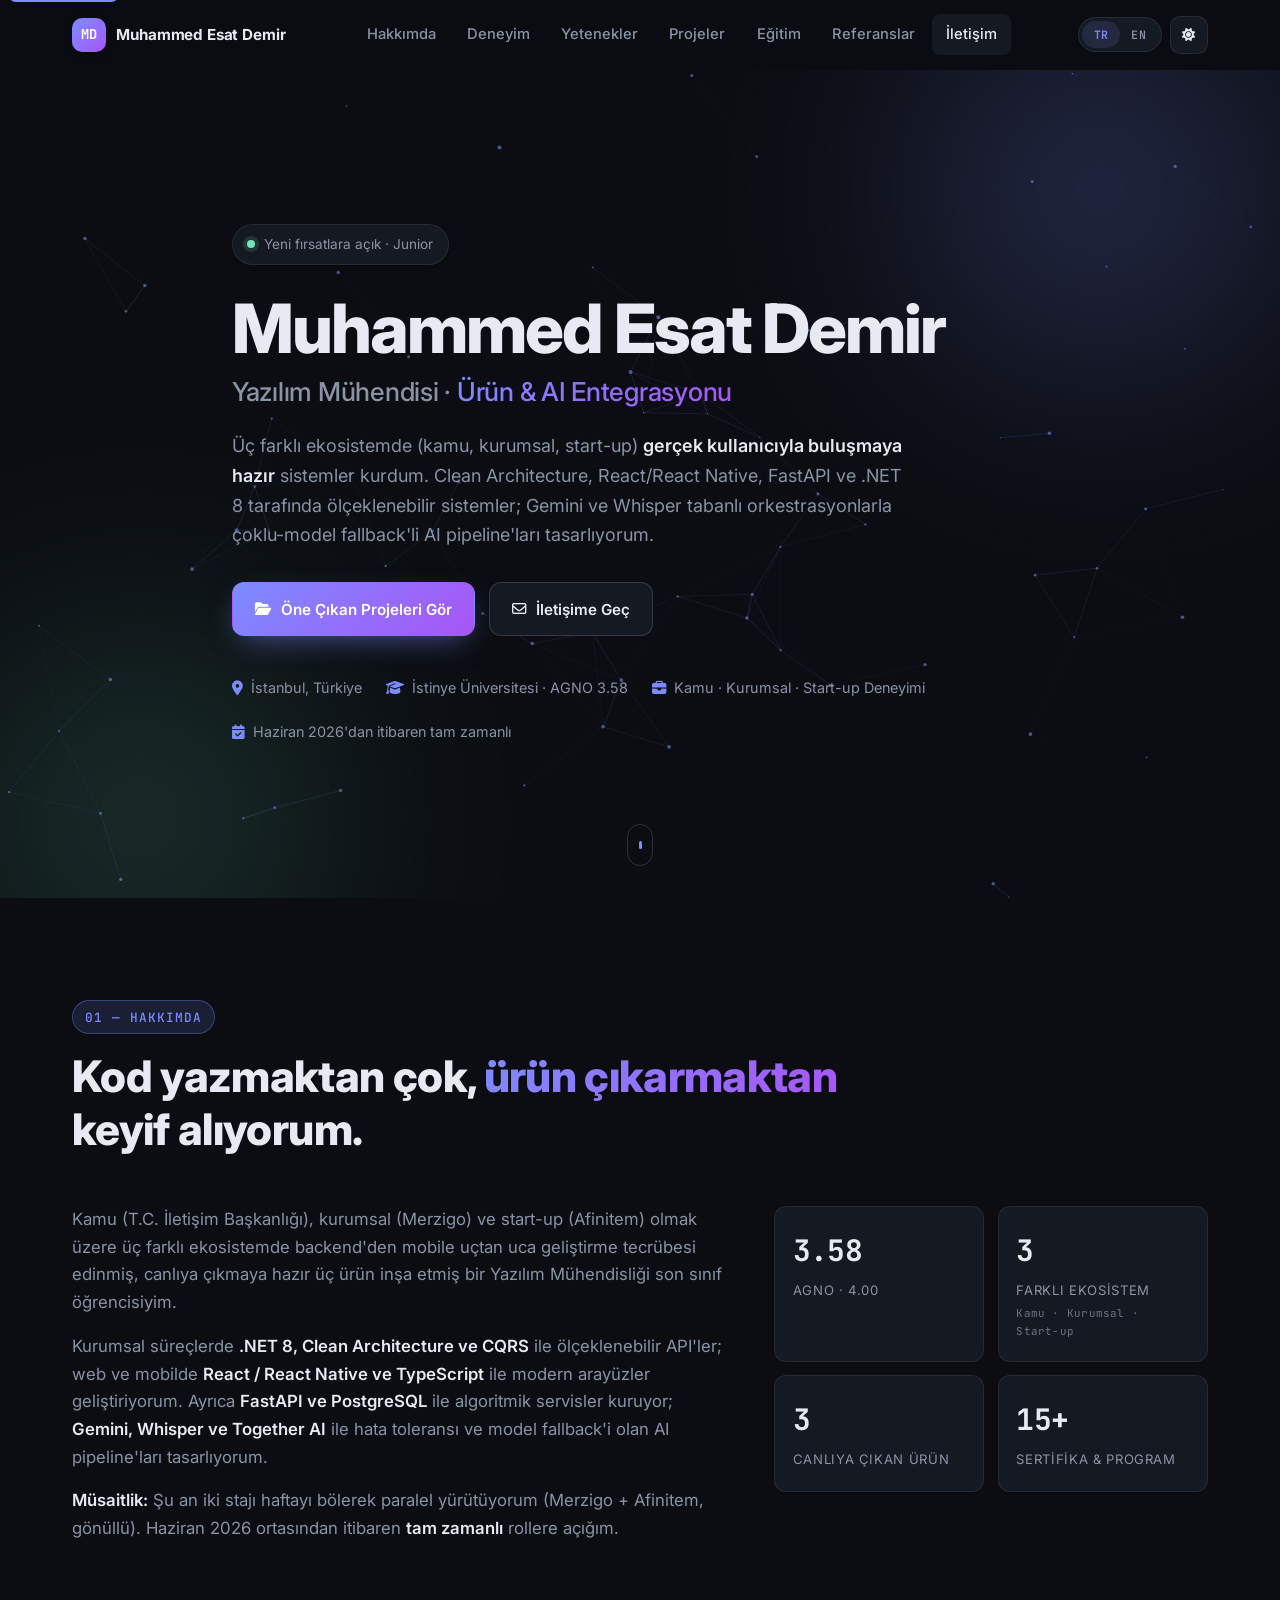
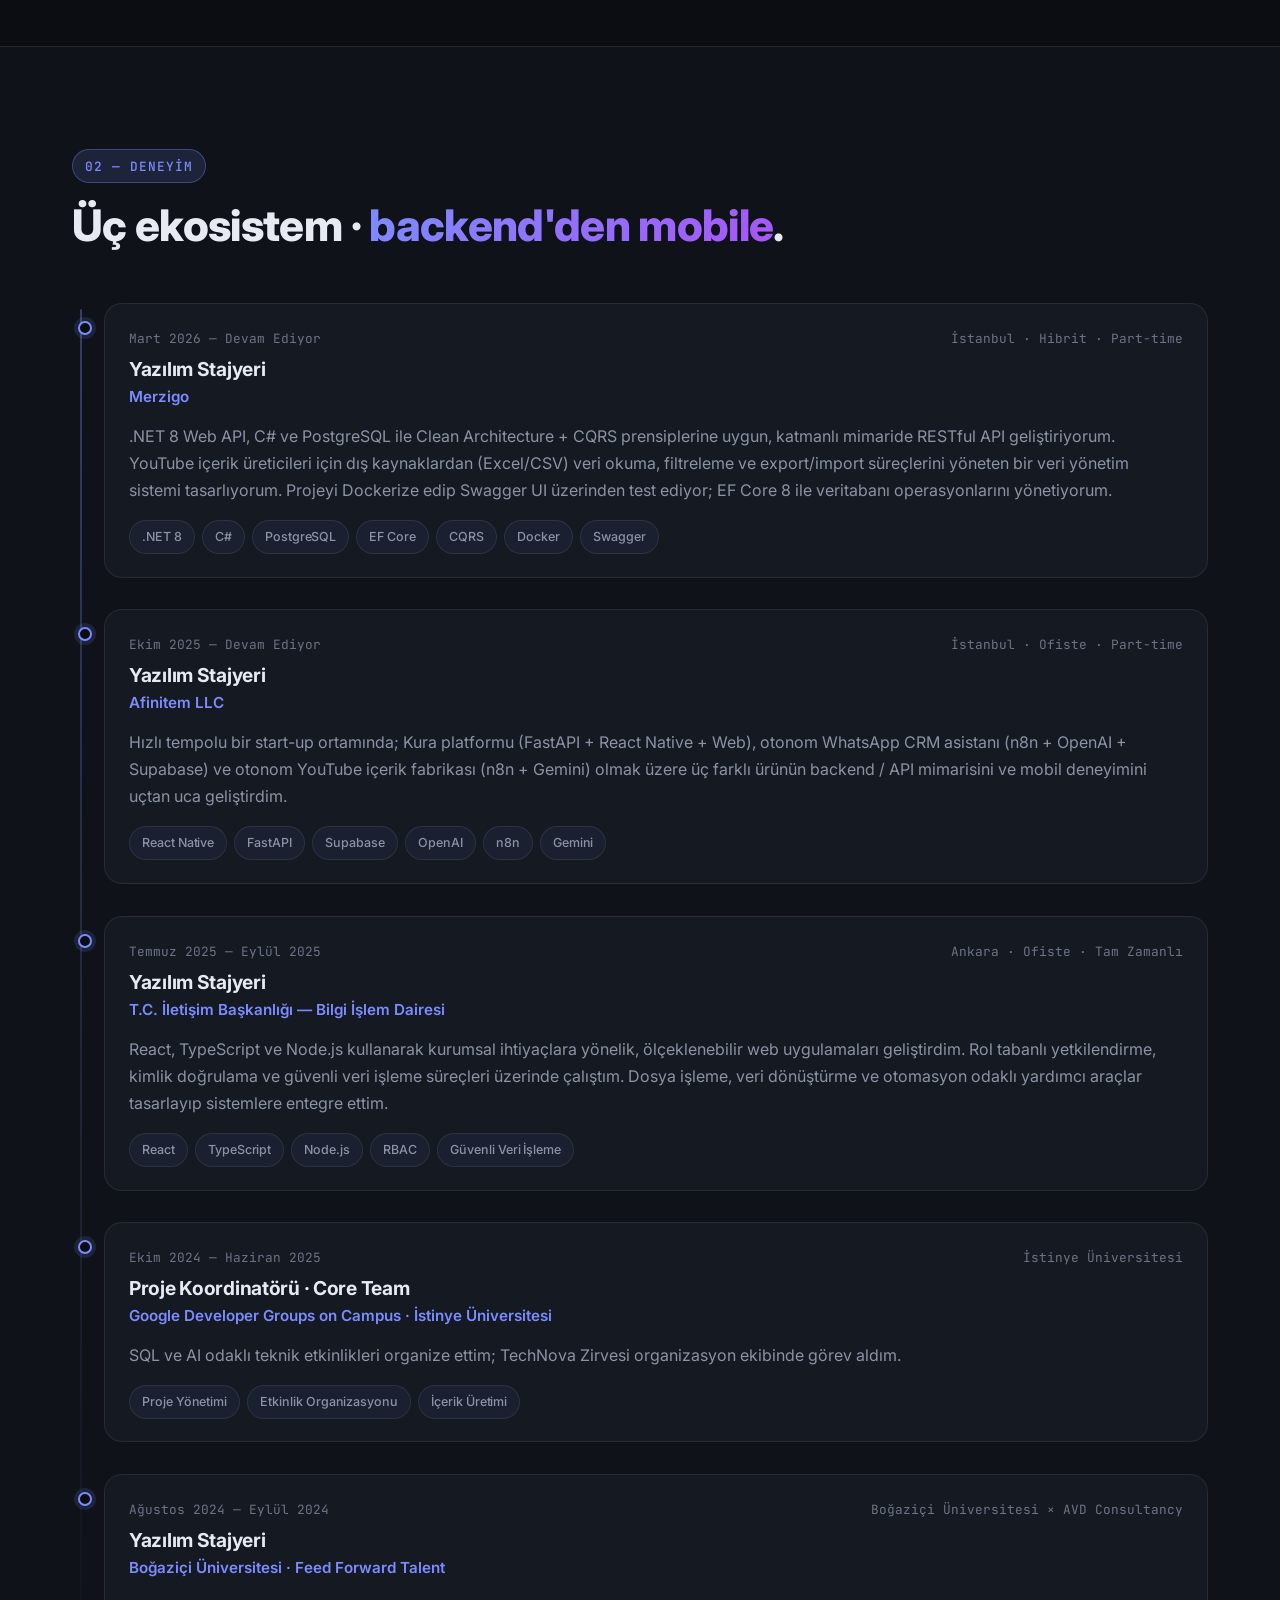
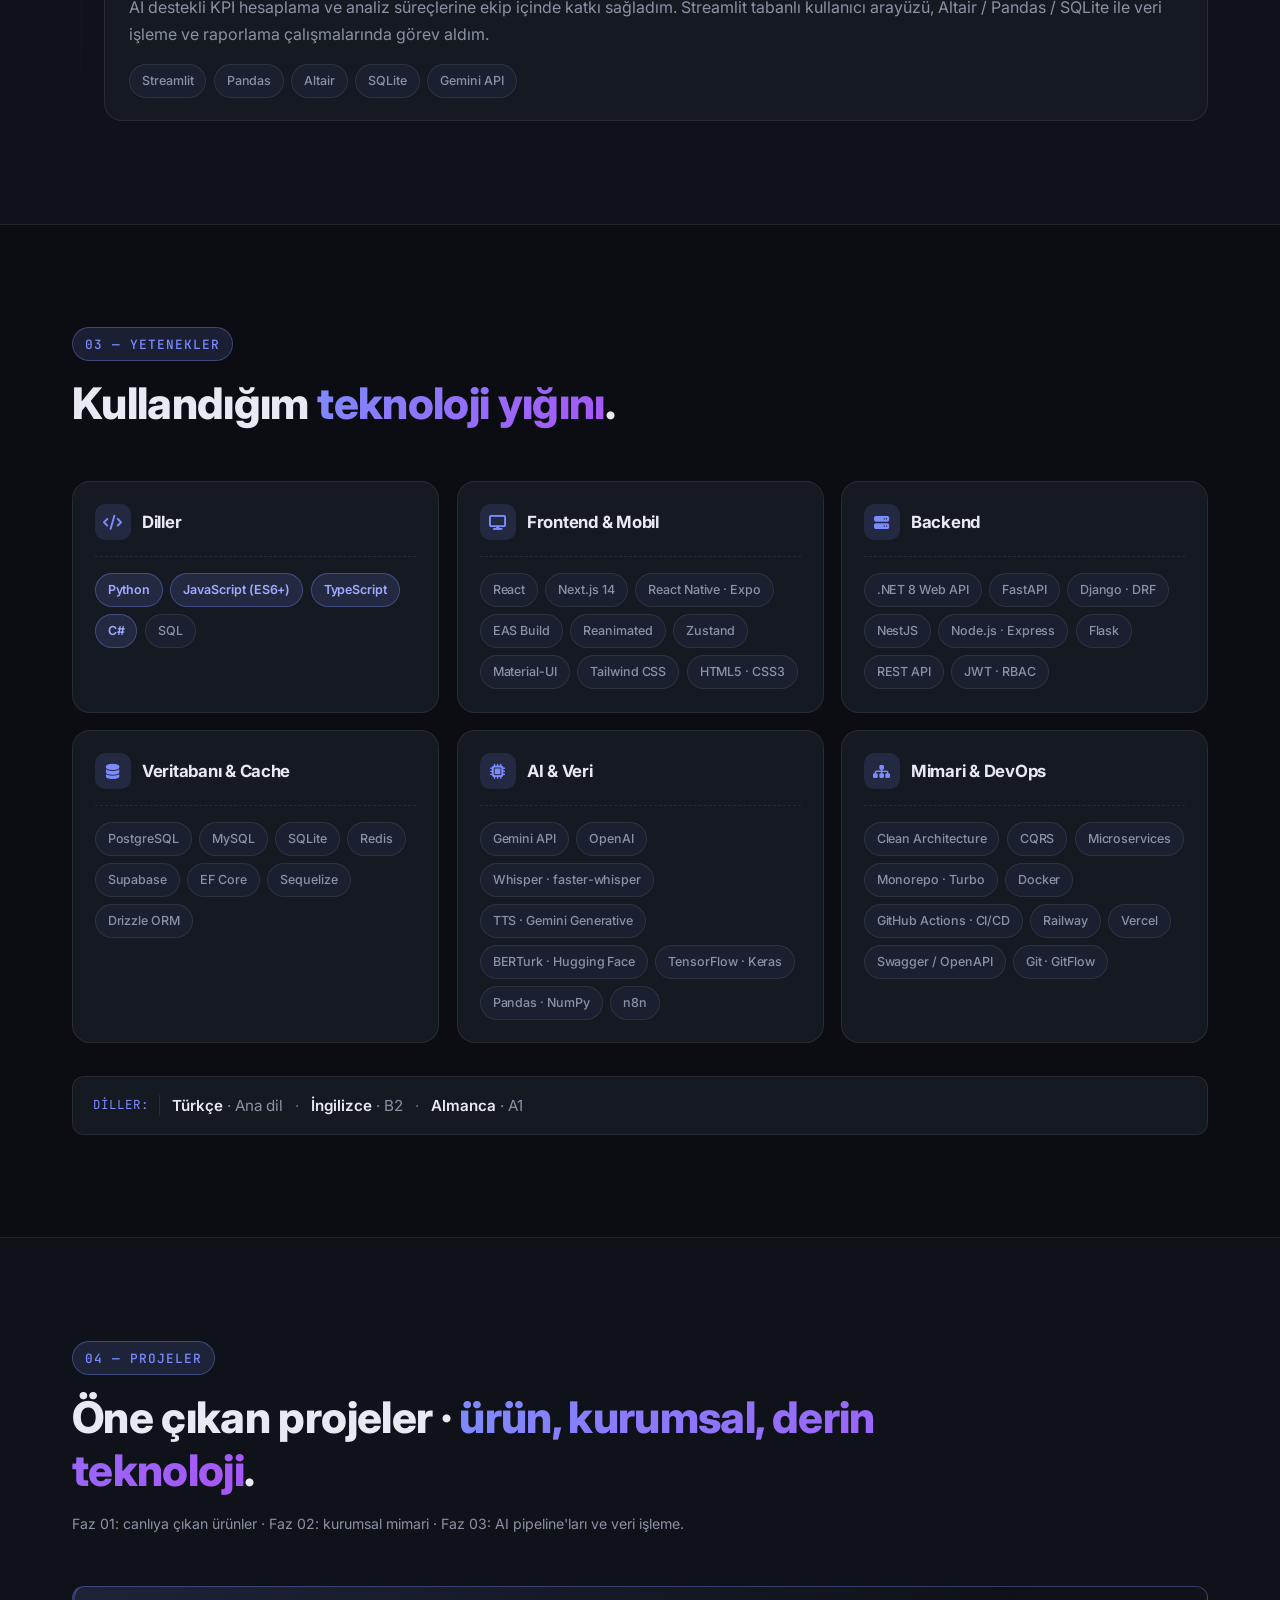
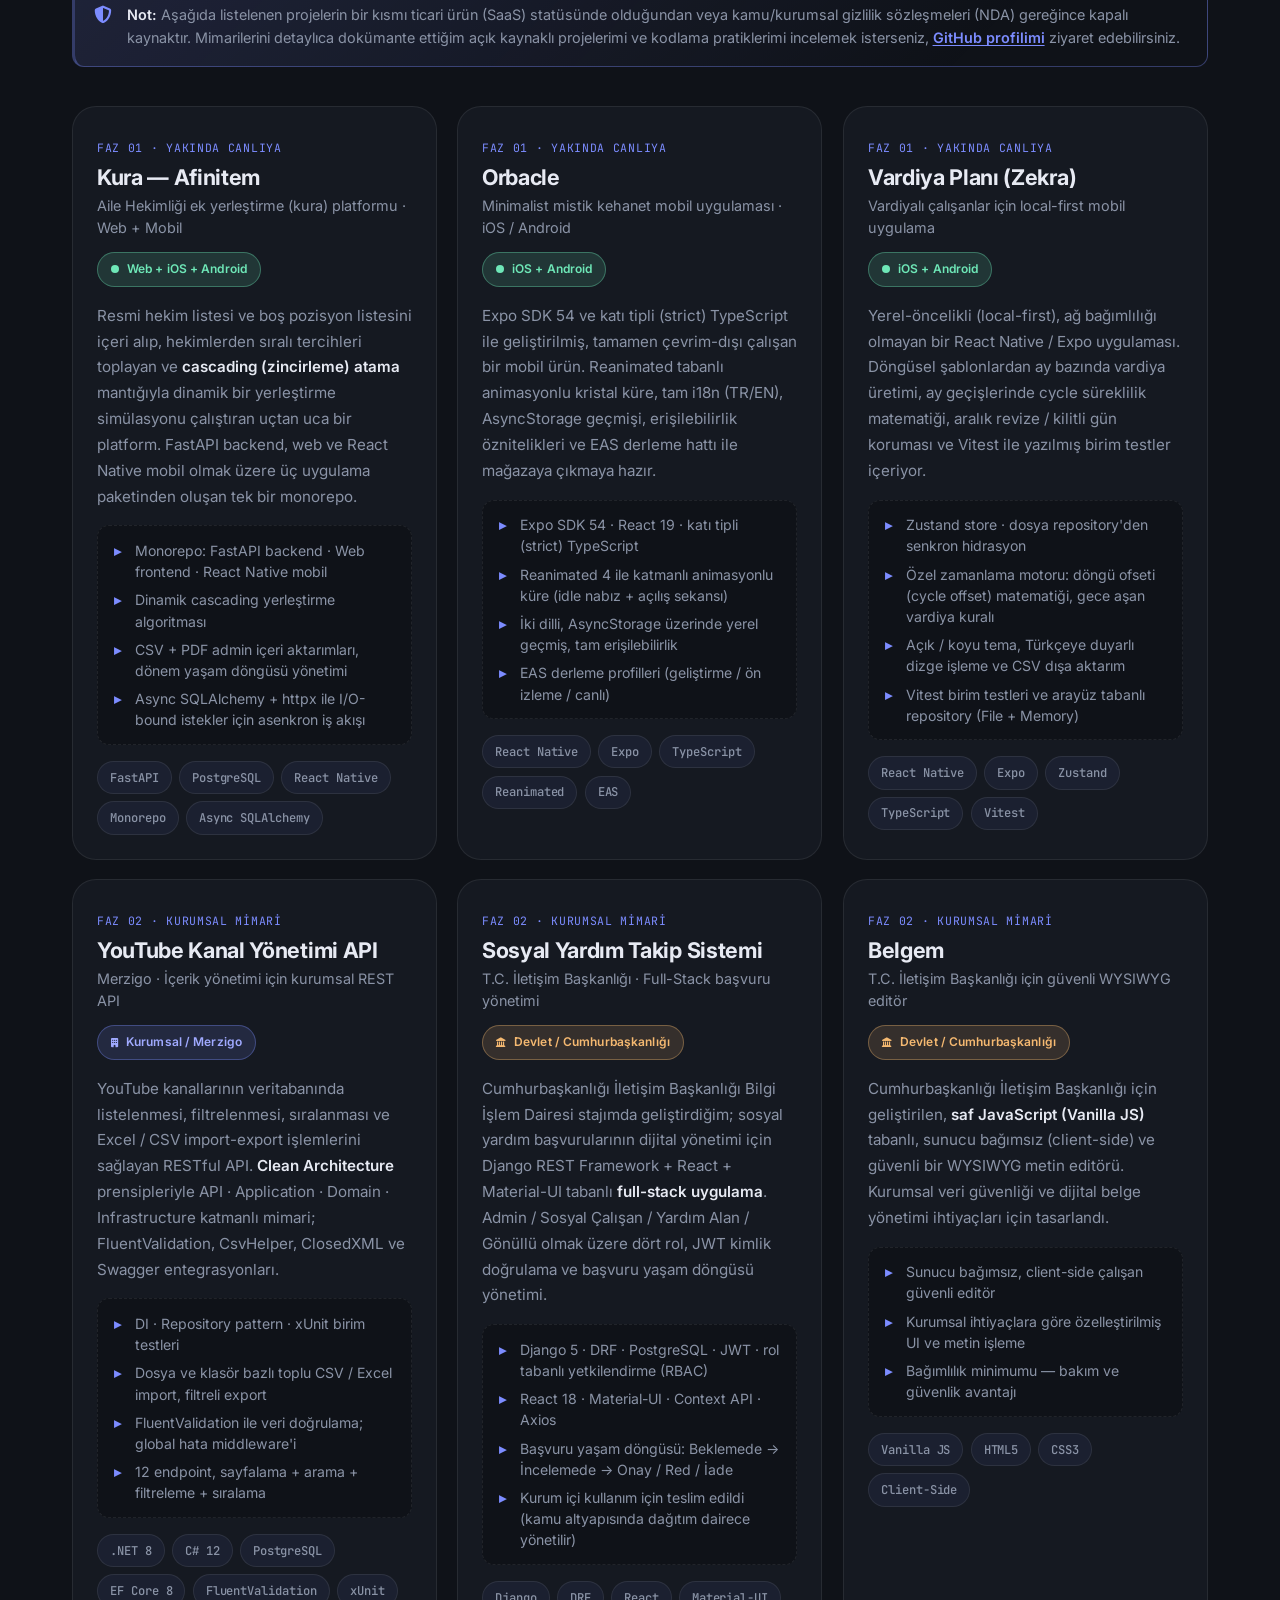
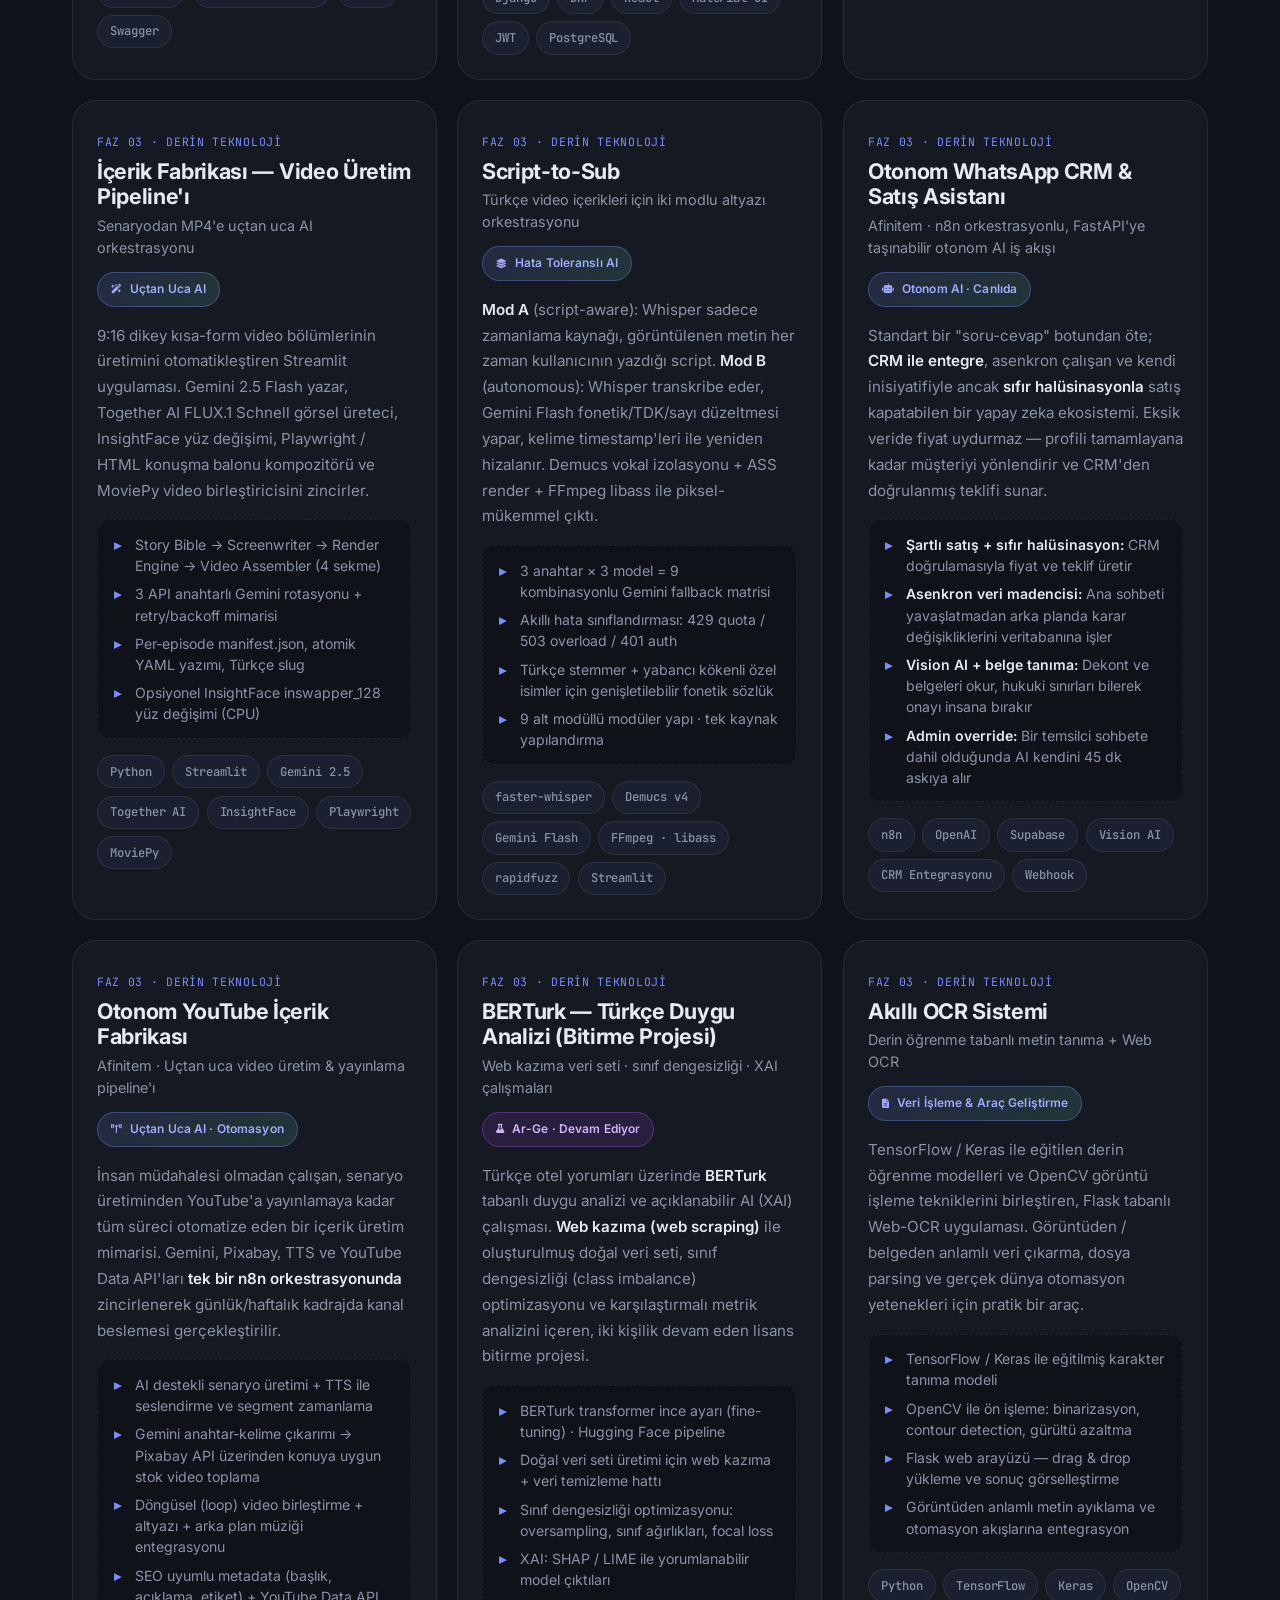
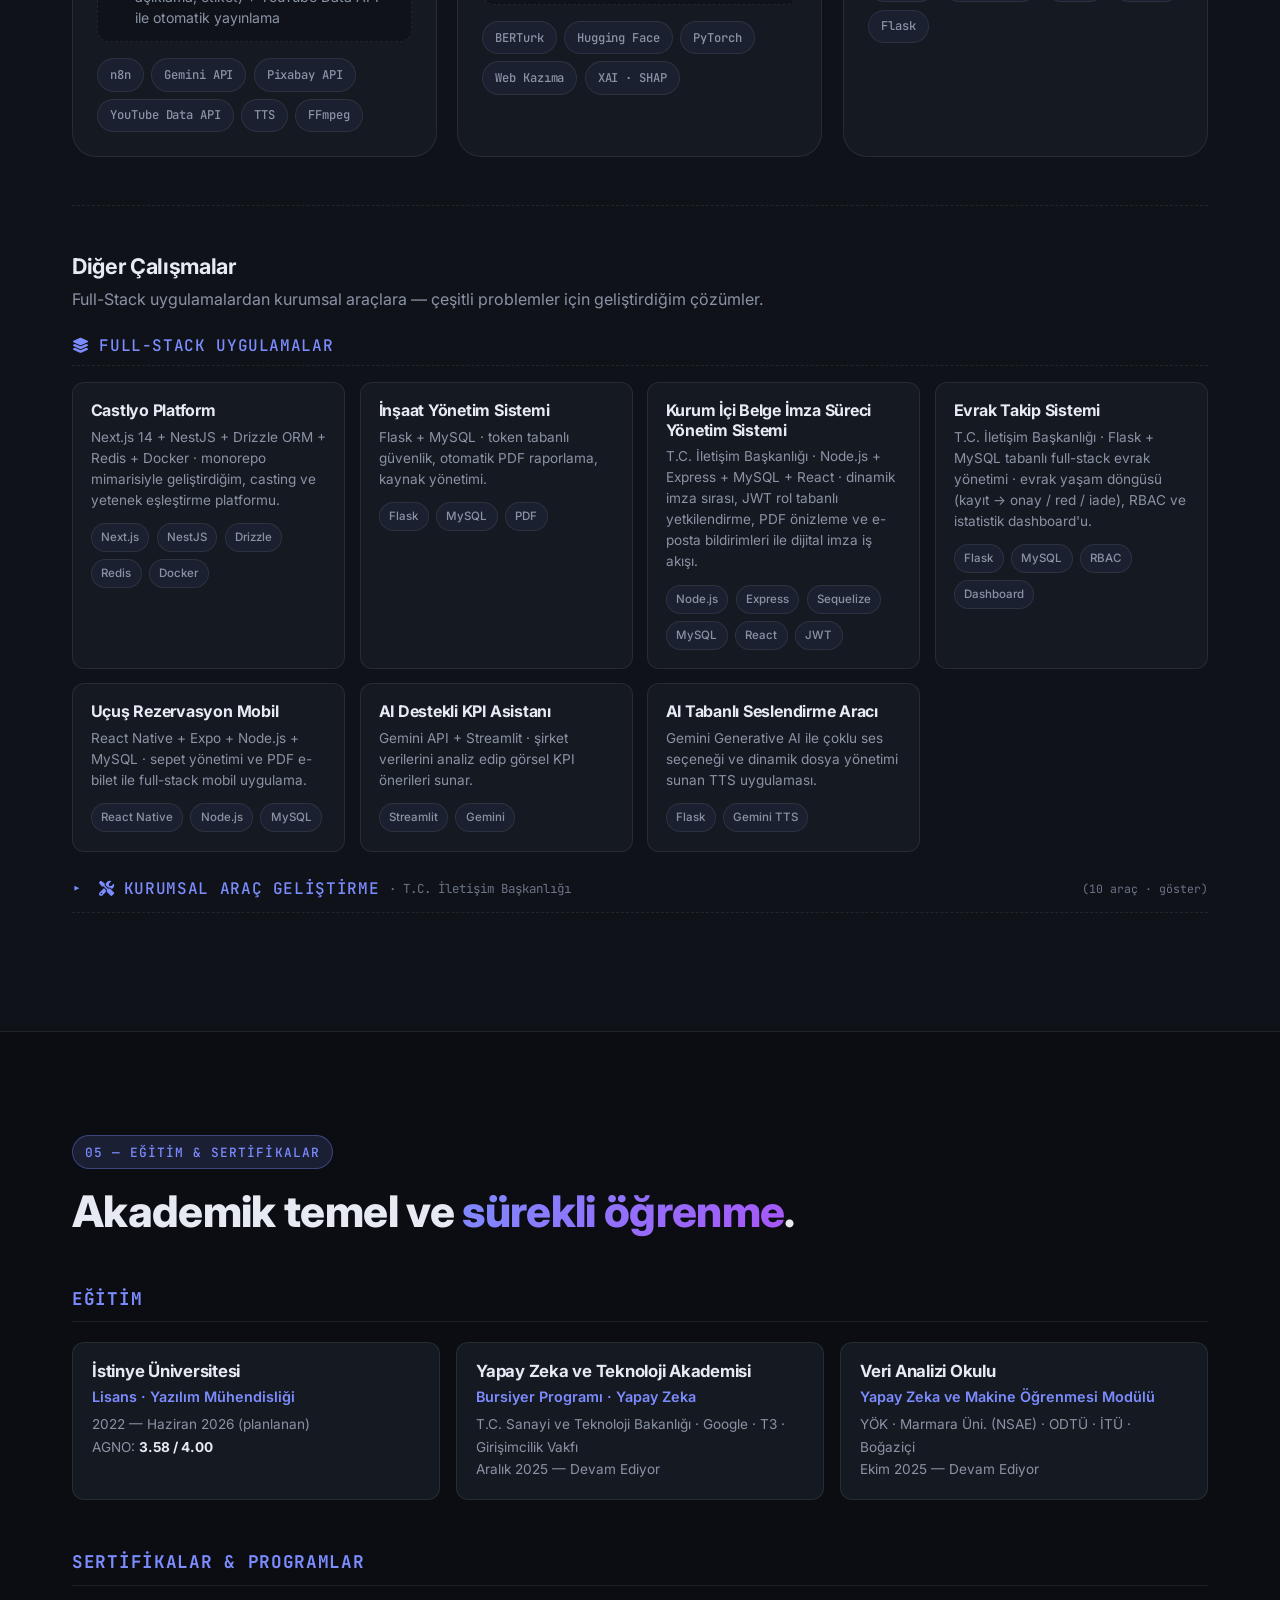
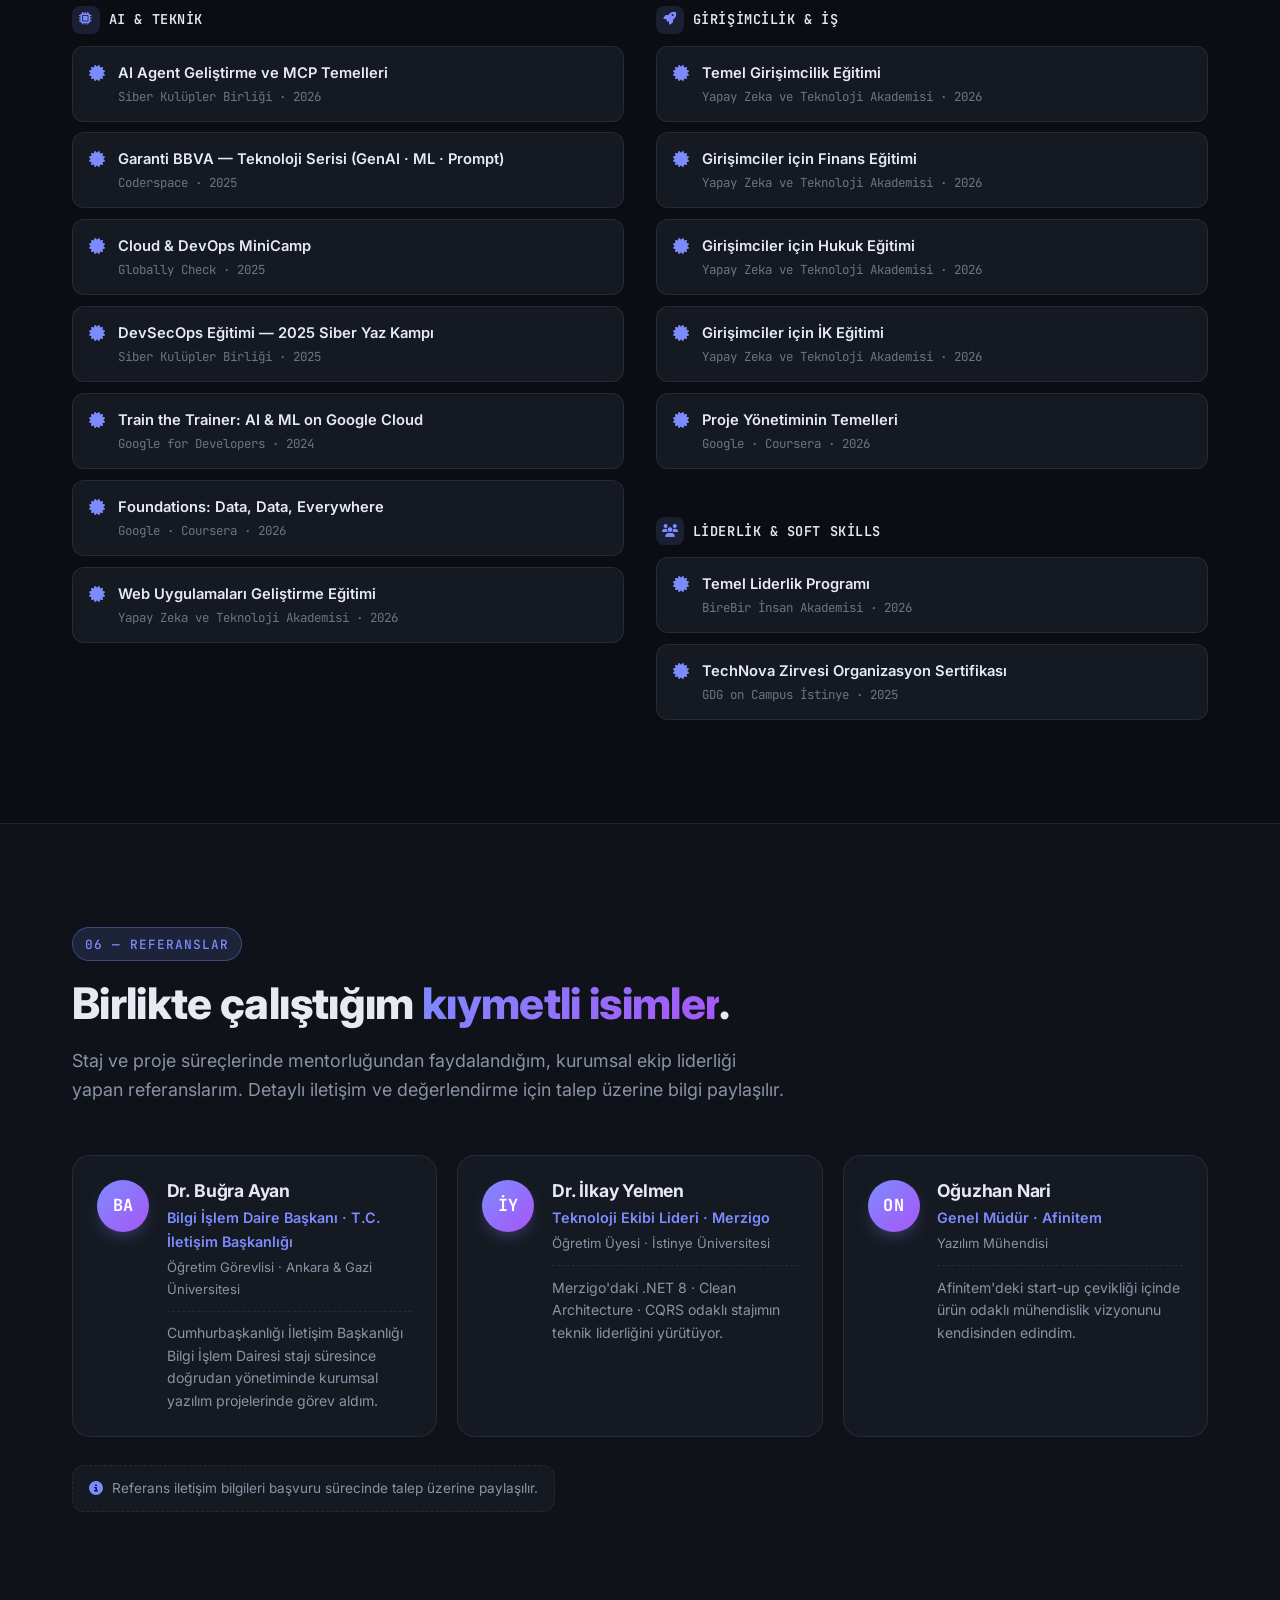
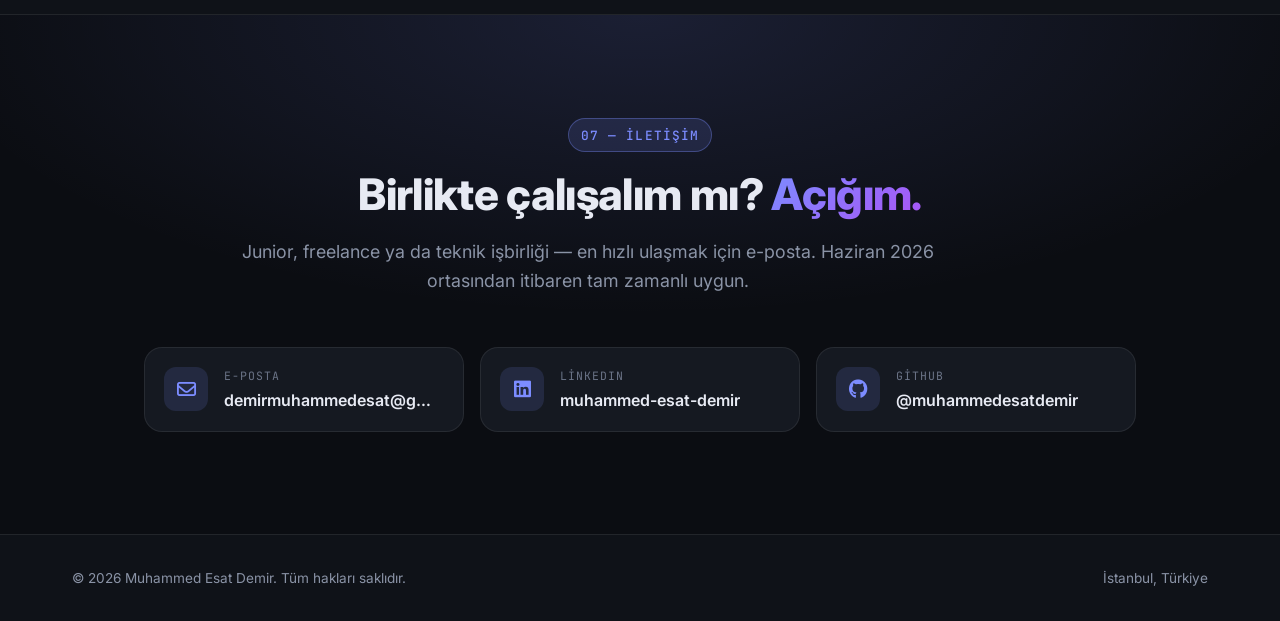
==== commit c81f802f: "mevcut web sitem sıfırdan oluşturuldu" ====
--- a/index.html
+++ b/index.html
@@ -1,787 +1,1150 @@
-<!doctype html>
-<html class="no-js" lang="tr">
-
-    <head>
-        <!-- meta data -->
-        <meta charset="utf-8">
-        <meta http-equiv="X-UA-Compatible" content="IE=edge">
-        <meta name="viewport" content="width=device-width, initial-scale=1">
-        <!-- The above 3 meta tags *must* come first in the head; any other head content must come *after* these tags -->
-
-        <!--font-family-->
-		<link href="https://fonts.googleapis.com/css?family=Poppins:100,200,300,400,500,600,700,800,900&amp;subset=devanagari,latin-ext" rel="stylesheet">
-        
-        <!-- title of site -->
-        <title>Esat</title>
-
-        <!-- For favicon png -->
-		<link rel="shortcut icon" type="image/icon" href="https://img.icons8.com/?size=100&id=123524&format=png&color=000000"/>
-       
-        <!--font-awesome.min.css-->
-        <link rel="stylesheet" href="assets/css/font-awesome.min.css">
-
-		<!--flat icon css-->
-		<link rel="stylesheet" href="assets/css/flaticon.css">
-
-		<!--animate.css-->
-        <link rel="stylesheet" href="assets/css/animate.css">
-
-        <!--owl.carousel.css-->
-        <link rel="stylesheet" href="assets/css/owl.carousel.min.css">
-		<link rel="stylesheet" href="assets/css/owl.theme.default.min.css">
-		
-        <!--bootstrap.min.css-->
-        <link rel="stylesheet" href="assets/css/bootstrap.min.css">
-		
-		<!-- bootsnav -->
-		<link rel="stylesheet" href="assets/css/bootsnav.css" >	
-        
-        <!--style.css-->
-        <link rel="stylesheet" href="assets/css/style.css">
-        
-        <!--responsive.css-->
-        <link rel="stylesheet" href="assets/css/responsive.css">
-        
-        <!-- HTML5 shim and Respond.js for IE8 support of HTML5 elements and media queries -->
-        <!-- WARNING: Respond.js doesn't work if you view the page via file:// -->
-		
-        <!--[if lt IE 9]>
-			<script src="https://oss.maxcdn.com/html5shiv/3.7.3/html5shiv.min.js"></script>
-			<script src="https://oss.maxcdn.com/respond/1.4.2/respond.min.js"></script>
-        <![endif]-->
-
-    </head>
-	
-	<body>
-		<!--[if lte IE 9]>
-            <p class="browserupgrade">You are using an <strong>outdated</strong> browser. Please <a href="https://browsehappy.com/">upgrade your browser</a> to improve your experience and security.</p>
-        <![endif]-->
-		
-		<!-- top-area Start -->
-		<header class="top-area">
-			<div class="header-area">
-				<!-- Start Navigation -->
-			    <nav class="navbar navbar-default bootsnav navbar-fixed dark no-background">
-
-			        <div class="container">
-
-			            <!-- Start Header Navigation -->
-			            <div class="navbar-header">
-			                <button type="button" class="navbar-toggle" data-toggle="collapse" data-target="#navbar-menu">
-			                    <i class="fa fa-bars"></i>
-			                </button>
-			                <a class="navbar-brand" href="index.html">Esat</a>
-			            </div><!--/.navbar-header-->
-			            <!-- End Header Navigation -->
-
-			            <!-- Collect the nav links, forms, and other content for toggling -->
-			            <div class="collapse navbar-collapse menu-ui-design" id="navbar-menu">
-			                <ul class="nav navbar-nav navbar-right" data-in="fadeInDown" data-out="fadeOutUp">
-			                <li class=" smooth-menu active"></li>
-			                    <li class=" smooth-menu"><a href="#education">Eğitim</a></li>
-			                    <li class="smooth-menu"><a href="#skills">Yetenekler</a></li>
-			                    <li class="smooth-menu"><a href="#experience">Deneyim</a></li>
-			                    <li class="smooth-menu"><a href="#profiles">Profil</a></li>
-			                    <li class="smooth-menu"><a href="#portfolio">Portföy</a></li>
-			                    <li class="smooth-menu"><a href="#clients">Hedef</a></li>
-			                    <li class="smooth-menu"><a href="#contact">İletişim</a></li>
-			                </ul><!--/.nav -->
-			            </div><!-- /.navbar-collapse -->
-			        </div><!--/.container-->
-			    </nav><!--/nav-->
-			    <!-- End Navigation -->
-			</div><!--/.header-area-->
-
-		    <div class="clearfix"></div>
-
-		</header><!-- /.top-area-->
-		<!-- top-area End -->
-	
-		<!--welcome-hero start -->
-		<section id="welcome-hero" class="welcome-hero">
-			<div class="container">
-				<div class="row">
-					<div class="col-md-12 text-center">
-						<div class="header-text">
-							<h2>Merhaba <span>,</span> Ben <br> Muhammed Esat <br> Demir <span>.</span>   </h2>
-							<p>Yazılım Mühendisliği Öğrencisi</p>
-							<a href="assets/download/cv-2025_mart.pdf" target="_blank" download>Özgeçmişi İndir</a>
-						</div><!--/.header-text-->
-					</div><!--/.col-->
-				</div><!-- /.row-->
-			</div><!-- /.container-->
-
-		</section><!--/.welcome-hero-->
-		<!--welcome-hero end -->
-
-		<!--about start -->
-		<section id="about" class="about">
-			<div class="section-heading text-center">
-				<h2>Hakkımda</h2>
-			</div>
-			<div class="container">
-				<div class="about-content">
-					<div class="row">
-						<div class="col-sm-6">
-							<div class="single-about-txt">
-								<h3>
-									Yazılım mühendisliği 3.sınıf öğrencisiyim. Yazılım geliştirmeye ilgi duyuyor ve bu alanda kendini geliştirmeye devam ediyorum.
-								</h3>
-								<p>
-									Python, C, C++, C# ve web teknolojilerinden HTML-CSS üzerine küçük çaplı projelerde yer aldım ve her biri bana yeni bir şey öğretti. Bu süreçte hem yapısal programlama hem de temel nesne yönelimli yaklaşımlar hakkında deneyim kazandım.
-								<br>
-									Öğrenmeye açık yapım sayesinde farklı teknolojileri denemeyi seviyorum. Özellikle kullanıcı dostu arayüzler oluşturmak, mantıksal algoritmalar yazmak ve fikirleri koda dökmek benim için heyecan verici.
-								
-									Şu anda eğitim hayatıma devam ederken teorik bilgimi uygulamaya dökmeye ve gerçek dünya projelerinde daha fazla sorumluluk almaya odaklanıyorum.
-
-									Hedefim; yazılım alanında kendimi hem teknik hem de yaratıcı yönlerden geliştirerek ileride büyük çaplı projelerde yer almak.
-								</p>
-								<div class="row">
-									<div class="col-sm-4">
-										<div class="single-about-add-info">
-											<h3>Telefon</h3>
-											<p>0537 844 3434</p>
-										</div>
-									</div>
-									<div class="col-sm-8">
-										<div class="single-about-add-info">
-											<h3>E-mail</h3>
-											<p>muhammedesatdemir@gmail.com</p>
-										</div>
-									</div>
-									
-								</div>
-							</div>
-						</div>
-						<div class="col-sm-offset-1 col-sm-4">
-							<div class="single-about-img">
-								<img src="assets/images/about/profil.jpeg" alt="profile_image">
-								<div class="about-list-icon">
-									<ul>
-										<li>
-											<a href="https://www.linkedin.com/in/muhammed-esat-demir/" target="_blank">
-												<i  class="fa fa-linkedin" aria-hidden="true"></i>
-											</a>
-										</li><!-- / li -->
-										<li>
-											<a href="https://github.com/muhammedesatdemir" target="_blank">
-												<i  class="fa fa-github" aria-hidden="true"></i>
-											</a>
-										</li><!-- / li -->
-										
-										
-									</ul><!-- / ul -->
-								</div><!-- /.about-list-icon -->
-
-							</div>
-
-						</div>
-					</div>
-				</div>
-			</div>
-		</section><!--/.about-->
-		<!--about end -->
-		
-		<!--education start -->
-		<section id="education" class="education">
-			<div class="section-heading text-center">
-				<h2>Eğitim</h2>
-			</div>
-			<div class="container">
-				<div class="education-horizontal-timeline">
-					<div class="row">
-						<div class="col-sm-4">
-							<div class="single-horizontal-timeline">
-								<div class="experience-time">
-									<h2>2017 - 2021</h2>
-									<h3>Lise Öğrencisi</h3>
-								</div><!--/.experience-time-->
-								<div class="timeline-horizontal-border">
-									<i class="fa fa-circle" aria-hidden="true"></i>
-									<span class="single-timeline-horizontal"></span>
-								</div>
-								<div class="timeline">
-									<div class="timeline-content">
-										<h4 class="title">
-											Gazi Anadolu Lisesi
-										</h4>
-										<h5>Küçükçekmece, İstanbul</h5>
-										<p class="description">
-											Temel bilimler, matematik ve algoritma temellerine yönelik dersler aldım.	
-										</p>
-									</div><!--/.timeline-content-->
-								</div><!--/.timeline-->
-							</div>
-						</div>
-						<div class="col-sm-4">
-							<div class="single-horizontal-timeline">
-								<div class="experience-time">
-									<h2>2022 - Devam Ediyor(2026)</h2>
-									<h3>Yazılım Mühendisliği Öğrencisi</h3>
-								</div><!--/.experience-time-->
-								<div class="timeline-horizontal-border">
-									<i class="fa fa-circle" aria-hidden="true"></i>
-									<span class="single-timeline-horizontal"></span>
-								</div>
-								<div class="timeline">
-									<div class="timeline-content">
-										<h4 class="title">
-											İstinye Üniversitesi
-										</h4>
-										<h5>Sarıyer, İstanbul</h5>
-										<p class="description">
-											Veri yapıları, algoritmalar, nesne yönelimli programlama, web teknolojileri ve yazılım yaşam döngüsü üzerine eğitim alıyorum. 
-										</p>
-									</div><!--/.timeline-content-->
-								</div><!--/.timeline-->
-							</div>
-						</div>
-						<div class="col-sm-4">
-							<div class="single-horizontal-timeline">
-								<div class="experience-time">
-									<h2>Ağustos 2024 - Eylül 2024</h2>
-									<h3>Stajyer</h3>
-								</div><!--/.experience-time-->
-								<div class="timeline-horizontal-border">
-									<i class="fa fa-circle" aria-hidden="true"></i>
-									<span class="single-timeline-horizontal spacial-horizontal-line
-									"></span>
-								</div>
-								<div class="timeline">
-									<div class="timeline-content">
-										<h4 class="title">
-											Boğaziçi Üniversitesi & AVD Consultancy
-										</h4>
-										<h5>Üsküdar, İstanbul</h5>
-										<p class="description">
-											'Feed Forward Talent Program' a katılıp ortaya çıkardığımız projeyle gönüllü stajımı başarılı bir şekilde tamamladım.
-										</p>
-									</div><!--/.timeline-content-->
-								</div><!--/.timeline-->
-							</div>
-						</div>
-					</div>
-				</div>
-			</div>
-
-		</section><!--/.education-->
-		<!--education end -->
-
-		<!--skills start -->
-		<section id="skills" class="skills">
-				<div class="skill-content">
-					<div class="section-heading text-center">
-						<h2>Yetenekler</h2>
-					</div>
-					<div class="container">
-						<div class="row">
-							<div class="col-md-6">
-								<div class="single-skill-content">
-									<div class="barWrapper">
-										<span class="progressText">Python</span>
-										<div class="single-progress-txt">
-											<div class="progress ">
-												<div class="progress-bar" role="progressbar" aria-valuenow="85" aria-valuemin="10" aria-valuemax="100" style="">
-													  
-												</div>
-											</div>
-											<h3>85%</h3>	
-										</div>
-									</div><!-- /.barWrapper -->
-									<div class="barWrapper">
-										<span class="progressText">C - C++</span>
-										<div class="single-progress-txt">
-											<div class="progress ">
-											   <div class="progress-bar" role="progressbar" aria-valuenow="70" aria-valuemin="10" aria-valuemax="100" style="">
-												    
-											   </div>
-											</div>
-											<h3>70%</h3>	
-										</div>
-									</div><!-- /.barWrapper -->
-									<div class="barWrapper">
-										<span class="progressText">c#</span>
-										<div class="single-progress-txt">
-											<div class="progress ">
-											   <div class="progress-bar" role="progressbar" aria-valuenow="75" aria-valuemin="10" aria-valuemax="100" style="">
-												   
-											   </div>
-											</div>
-											<h3>75%</h3>	
-										</div>
-									</div><!-- /.barWrapper -->
-									<div class="barWrapper">
-										<span class="progressText">html5 - css3</span>
-										<div class="single-progress-txt">
-											<div class="progress ">
-											   <div class="progress-bar" role="progressbar" aria-valuenow="80" aria-valuemin="10" aria-valuemax="100" style="">
-												    
-											   </div>
-											</div>
-											<h3>80%</h3>	
-										</div>
-									</div><!-- /.barWrapper -->
-								</div>
-							</div>
-							<div class="col-md-6">
-								<div class="single-skill-content">
-									<div class="barWrapper">
-										<span class="progressText">Sonuç Odaklılık</span>
-										<div class="single-progress-txt">
-											<div class="progress ">
-												<div class="progress-bar" role="progressbar" aria-valuenow="90" aria-valuemin="10" aria-valuemax="100" style="">
-													
-												</div>
-											</div>
-											<h3>90%</h3>	
-										</div>
-									</div><!-- /.barWrapper -->
-									<div class="barWrapper">
-										<span class="progressText">Analitik Düşünme</span>
-										<div class="single-progress-txt">
-											<div class="progress ">
-											   <div class="progress-bar" role="progressbar" aria-valuenow="90" aria-valuemin="10" aria-valuemax="100" style="">
-												    
-											   </div>
-											</div>
-											<h3>90%</h3>	
-										</div>
-									</div><!-- /.barWrapper -->
-									<div class="barWrapper">
-										<span class="progressText">İletişim</span>
-										<div class="single-progress-txt">
-											<div class="progress ">
-											   <div class="progress-bar" role="progressbar" aria-valuenow="85" aria-valuemin="10" aria-valuemax="100" style="">
-												   
-											   </div>
-											</div>
-											<h3>85%</h3>	
-										</div>
-									</div><!-- /.barWrapper -->
-									<div class="barWrapper">
-										<span class="progressText"> Yaratıcılık</span>
-										<div class="single-progress-txt">
-											<div class="progress ">
-											   <div class="progress-bar" role="progressbar" aria-valuenow="90" aria-valuemin="10" aria-valuemax="100" style="">
-												    
-											   </div>
-											</div>
-											<h3>90%</h3>	
-										</div>
-									</div><!-- /.barWrapper -->
-								</div>
-							</div>
-						</div><!-- /.row -->
-					</div>	<!-- /.container -->		
-				</div><!-- /.skill-content-->
-
-		</section><!--/.skills-->
-		<!--skills end -->
-
-		<!--experience start -->
-		<section id="experience" class="experience">
-			<div class="section-heading text-center">
-				<h2>Deneyim</h2>
-			</div>
-			<div class="container">
-				<div class="experience-content">
-						<div class="main-timeline">
-							<ul>
-
-								<li>
-									<div class="single-timeline-box fix">
-										<div class="row">
-											<div class="col-md-offset-1 col-md-5 experience-time-responsive">
-												<div class="experience-time">
-													<h2>
-														<span><i class="fa fa-circle" aria-hidden="true"></i></span>
-														2024 - 2025
-													</h2>
-													<h3>Proje Koordinatörü</h3>
-												</div><!--/.experience-time-->
-											</div><!--/.col-->
-											<div class="col-md-5">
-												<div class="timeline">
-													<div class="timeline-content text-right">
-														<h4 class="title">
-															GDG on Campus İstinye University
-														</h4>
-														<h5>Sarıyer, İstanbul</h5>
-														<p class="description">
-															Üniversitemin Google bünyesinde faaliyet gösteren resmi öğrenci kulübünün proje ekibinde aktif olarak görev aldım.
-														</p>
-													</div><!--/.timeline-content-->
-												</div><!--/.timeline-->
-											</div><!--/.col-->
-											<div class="col-md-offset-1 col-md-5 experience-time-main">
-												<div class="experience-time">
-													<h2>
-														<span><i class="fa fa-circle" aria-hidden="true"></i></span>
-														2024 - 2025
-													</h2>
-													<h3>Proje Koordinatörü</h3>
-												</div><!--/.experience-time-->
-											</div><!--/.col-->
-										</div>
-									</div><!--/.single-timeline-box-->
-								</li>
-
-								<li>
-									<div class="single-timeline-box fix">
-										<div class="row">
-											<div class="col-md-5">
-												<div class="experience-time text-right">
-													<h2>Ağustos 2024 - Eylül 2024</h2>
-													<h3>Stajyer</h3>
-												</div><!--/.experience-time-->
-											</div><!--/.col-->
-											<div class="col-md-offset-1 col-md-5">
-												<div class="timeline">
-													<div class="timeline-content">
-														<h4 class="title">
-															<span><i class="fa fa-circle" aria-hidden="true"></i></span>
-															Boğaziçi Üniversitesi & AVD Consultancy
-														</h4>
-														<h5>Üsküdar, İstanbul</h5>
-														<p class="description">
-															'Feed Forward Talent Program' a katılıp ortaya çıkardığımız projeyle gönüllü stajımı başarılı bir şekilde tamamladım.
-														</p>
-													</div><!--/.timeline-content-->
-												</div><!--/.timeline-->
-											</div><!--/.col-->
-										</div>
-									</div><!--/.single-timeline-box-->
-								</li>
-
-							</ul>
-						</div><!--.main-timeline-->
-					</div><!--.experience-content-->
-			</div>
-
-		</section><!--/.experience-->
-		<!--experience end -->
-
-		<!--profiles start -->
-		<section id="profiles" class="profiles">
-			<div class="profiles-details">
-				<div class="section-heading text-center">
-					<h2>Profil</h2>
-				</div>
-				<div class="container">
-					<div class="profiles-content">
-						<div class="row">
-							<div class="col-sm-6">
-								<div class="single-profile">
-									<div class="profile-txt">
-										<a href="https://www.linkedin.com/in/muhammed-esat-demir/" target="_blank">
-											<i class="fa fa-linkedin"></i></a>
-										<div class="profile-icon-name">LinkedIn</div>
-									</div>
-									<div class="single-profile-overlay">
-										<div class="profile-txt">
-											<a href="https://www.linkedin.com/in/muhammed-esat-demir/" target="_blank">
-												<i class="fa fa-linkedin" target="_blank"></i></a>
-											<div class="profile-icon-name">LinkedIn</div>
-										</div>
-									</div>
-								</div>
-							</div>
-							
-							<div class="col-sm-6">
-								<div class="single-profile profile-no-border">
-									<div class="profile-txt">
-										<a href="https://github.com/muhammedesatdemir" target="_blank"><i class="flaticon-github-logo"></i></a>
-										<div class="profile-icon-name">github</div>
-									</div>
-									<div class="single-profile-overlay">
-										<div class="profile-txt">
-											<a href="https://github.com/muhammedesatdemir" target="_blank"><i class="flaticon-github-logo"></i></a>
-											<div class="profile-icon-name">github</div>
-										</div>
-									</div>
-								</div>
-							</div>
-						</div>
-						
-						</div>
-					</div>
-				</div>
-			</div>
-
-		</section><!--/.profiles-->
-		<!--profiles end -->
-
-		<!--portfolio start -->
-		<section id="portfolio" class="portfolio">
-			<div class="portfolio-details">
-				<div class="section-heading text-center">
-					<h2>Portföy</h2>
-				</div>
-				<div class="container">
-					<div class="portfolio-content">
-						<div class="isotope">
-							<div class="row">
-								<div class="col-sm-4">
-									<div class="item">
-										<img src="assets/images/portfolio/v2.png" alt="portfolio image"/>
-										<div class="isotope-overlay">
-											<a href="https://github.com/muhammedesatdemir/turtle" target="_blank">
-												Turtle Race
-											</a>
-										</div><!-- /.isotope-overlay -->
-									</div><!-- /.item -->
-									<div class="item">
-										<img src="assets/images/portfolio/v4.png" alt="portfolio image"/>
-										<div class="isotope-overlay">
-											<a href="https://github.com/muhammedesatdemir/website" target="_blank">
-												A Milli Takım Arşivi
-											</a>
-										</div><!-- /.isotope-overlay -->
-									</div><!-- /.item -->
-								</div><!-- /.col -->
-
-								<div class="col-sm-4">
-									<div class="item">
-										<img src="assets/images/portfolio/v3.png" alt="portfolio image"/>
-										<div class="isotope-overlay">
-											<a href="https://github.com/muhammedesatdemir/PDF_Donusturucu" target="_blank">
-												PDF Dönüştürücü
-											</a>
-										</div><!-- /.isotope-overlay -->
-									</div><!-- /.item -->
-								</div><!-- /.col -->
-
-								<div class="col-sm-4">
-									<div class="item">
-										<img src="assets/images/portfolio/v1.png" alt="portfolio image"/>
-										<div class="isotope-overlay">
-											<a href="https://github.com/muhammedesatdemir/Snake" target="_blank">
-												Classic Snake Game
-											</a>
-										</div><!-- /.isotope-overlay -->
-									</div><!-- /.item -->
-									<div class="item">
-										<img src="assets/images/portfolio/v5.png" alt="portfolio image"/>
-										<div class="isotope-overlay">
-											<a href="https://github.com/muhammedesatdemir/app" target="_blank">
-												Speda: AI KPI Assistant
-											</a>
-										</div><!-- /.isotope-overlay -->
-									</div><!-- /.item -->
-								</div><!-- /.col -->
-							</div><!-- /.row -->
-						</div><!--/.isotope-->
-					</div><!--/.gallery-content-->
-				</div><!--/.container-->
-			</div><!--/.portfolio-details-->
-
-		</section><!--/.portfolio-->
-		<!--portfolio end -->
-
-		<!--clients start -->
-		<section id="clients" class="clients">
-			<div class="section-heading text-center">
-				<h2>Gelecekte çalışmayı hedeflediğim şirketler</h2>
-			</div>
-			<div class="clients-area">
-				<div class="container">
-					<div class="owl-carousel owl-theme" id="client">
-						<div class="item">
-							<a href="https://abc.xyz" target="_blank">
-								<img src="assets/images/clients/b1.png" class="logo-img" alt="logo" />
-							</a>
-						</div><!--/.item-->
-						<div class="item">
-							<a href="https://www.turkishairlines.com" target="_blank">
-								<img src="assets/images/clients/b2.png" class="logo-img" alt="logo" />
-							</a>
-						</div><!--/.item-->
-						<div class="item">
-							<a href="https://www.amazon.com" target="_blank">
-								<img src="assets/images/clients/b3.png" class="logo-img" alt="logo" />
-							</a>
-						</div><!--/.item-->
-						<div class="item">
-							<a href="https://www.microsoft.com" target="_blank">
-								<img src="assets/images/clients/b4.png" class="logo-img" alt="logo" />
-							</a>
-						</div><!--/.item-->
-						<div class="item">
-							<a href="https://www.nvidia.com" target="_blank">
-								<img src="assets/images/clients/b5.png" class="logo-img" alt="logo" />
-							</a>
-						</div><!--/.item-->
-						<div class="item">
-							<a href="https://www.aselsan.com.tr" target="_blank">
-								<img src="assets/images/clients/b6.png" class="logo-img" alt="logo" />
-							</a>
-						</div><!--/.item-->
-						<div class="item">
-							<a href="https://www.intel.com" target="_blank">
-								<img src="assets/images/clients/b7.png" class="logo-img" alt="logo" />
-							</a>
-						</div>
-						<div class="item">
-							<a href="https://www.turkcell.com.tr" target="_blank">
-								<img src="assets/images/clients/b8.png" class="logo-img" alt="logo" />
-							</a>
-						</div>
-						<div class="item">
-							<a href="https://www.tusas.com" target="_blank">
-								<img src="assets/images/clients/b9.png" class="logo-img" alt="logo" />
-							</a>
-						</div><!--/.item-->
-					</div><!--/.owl-carousel-->
-				</div><!--/.container-->
-			</div><!--/.clients-area-->
-
-		</section><!--/.clients-->
-
-		</section><!--/.clients-->
-		<!--clients end -->
-
-		<!--contact start -->
-		<section id="contact" class="contact">
-			<div class="section-heading text-center">
-				<h2>Bana Ulaşın</h2>
-			</div>
-			<div class="container">
-				<div class="contact-content">
-					<div class="row">
-						<div class="col-md-offset-1 col-md-5 col-sm-6">
-							<div class="single-contact-box">
-								<div class="contact-form">
-									<form>
-										<div class="row">
-											<div class="col-sm-6 col-xs-12">
-												<div class="form-group">
-												  <input type="text" class="form-control" id="name" placeholder="Ad*" name="name">
-												</div><!--/.form-group-->
-											</div><!--/.col-->
-											<div class="col-sm-6 col-xs-12">
-												<div class="form-group">
-													<input type="email" class="form-control" id="email" placeholder="Email*" name="email">
-												</div><!--/.form-group-->
-											</div><!--/.col-->
-										</div><!--/.row-->
-										<div class="row">
-											<div class="col-sm-12">
-												<div class="form-group">
-													<input type="text" class="form-control" id="subject" placeholder="Konu" name="subject">
-												</div><!--/.form-group-->
-											</div><!--/.col-->
-										</div><!--/.row-->
-										<div class="row">
-											<div class="col-sm-12">
-												<div class="form-group">
-													<textarea class="form-control" rows="8" id="comment" placeholder="Mesaj" ></textarea>
-												</div><!--/.form-group-->
-											</div><!--/.col-->
-										</div><!--/.row-->
-										<div class="row">
-											<div class="col-sm-12">
-												<div class="single-contact-btn">
-													<a class="contact-btn" href="#" role="button">Gönder</a>
-												</div><!--/.single-single-contact-btn-->
-											</div><!--/.col-->
-										</div><!--/.row-->
-									</form><!--/form-->
-								</div><!--/.contact-form-->
-							</div><!--/.single-contact-box-->
-						</div><!--/.col-->
-						<div class="col-md-offset-1 col-md-5 col-sm-6">
-							<div class="single-contact-box">
-								<div class="contact-adress">
-									<div class="contact-add-head">
-										<h3>Muhammed Esat Demir</h3>
-										<p>Yazılım Mühendisliği Öğrencisi</p>
-									</div>
-									<div class="contact-add-info">
-										<div class="single-contact-add-info">
-											<h3>Telefon</h3>
-											<p>0537 844 3434</p>
-										</div>
-										<div class="single-contact-add-info">
-											<h3>Email</h3>
-											<p>muhammedesatdemir@gmail.com</p>
-										</div>
-										<div class="single-contact-add-info">
-											<h3>website</h3>
-											<p>www.muhammedesatdemir.com</p>
-										</div>
-									</div>
-								</div><!--/.contact-adress-->
-								<div class="hm-foot-icon">
-									<ul>
-										<li><a href="https://www.linkedin.com/in/muhammed-esat-demir/" target="_blank"><i class="fa fa-linkedin"></i></a></li><!--/li-->
-										<li><a href="https://github.com/muhammedesatdemir" target="_blank"><i class="fa fa-github"></i></a></li><!--/li-->
-									</ul><!--/ul-->
-								</div><!--/.hm-foot-icon-->
-							</div><!--/.single-contact-box-->
-						</div><!--/.col-->
-					</div><!--/.row-->
-				</div><!--/.contact-content-->
-			</div><!--/.container-->
-
-		</section><!--/.contact-->
-		<!--contact end -->
-
-		<!--footer-copyright start-->
-		<footer id="footer-copyright" class="footer-copyright">
-			<div class="container">
-				<div class="hm-footer-copyright text-center">
-					<p>
-						&copy; 2025 M.Esat Demir. Şablon tasarımı: <a href="https://www.themesine.com/">themesine</a>
-					</p><!--/p-->
-				</div><!--/.text-center-->
-			</div><!--/.container-->
-
-			<div id="scroll-Top">
-				<div class="return-to-top">
-					<i class="fa fa-angle-up " id="scroll-top" ></i>
-				</div>
-				
-			</div><!--/.scroll-Top-->
-			
-        </footer><!--/.footer-copyright-->
-		<!--footer-copyright end-->
-		
-		<!-- Include all js compiled plugins (below), or include individual files as needed -->
-
-		<script src="assets/js/jquery.js"></script>
-        
-        <!--modernizr.min.js-->
-        <script src="https://cdnjs.cloudflare.com/ajax/libs/modernizr/2.8.3/modernizr.min.js"></script>
-		
-		<!--bootstrap.min.js-->
-        <script src="assets/js/bootstrap.min.js"></script>
-		
-		<!-- bootsnav js -->
-		<script src="assets/js/bootsnav.js"></script>
-		
-		<!-- jquery.sticky.js -->
-		<script src="assets/js/jquery.sticky.js"></script>
-		
-		<!-- for progress bar start-->
-
-		<!-- progressbar js -->
-		<script src="assets/js/progressbar.js"></script>
-
-		<!-- appear js -->
-		<script src="assets/js/jquery.appear.js"></script>
-
-		<!-- for progress bar end -->
-
-		<!--owl.carousel.js-->
-        <script src="assets/js/owl.carousel.min.js"></script>
-
-
-		<script src="https://cdnjs.cloudflare.com/ajax/libs/jquery-easing/1.4.1/jquery.easing.min.js"></script>
-		
-        
-        <!--Custom JS-->
-        <script src="assets/js/custom.js"></script>
-        
-    </body>
-	
-</html>+<!DOCTYPE html>
+<html lang="tr" data-theme="dark">
+<head>
+  <meta charset="UTF-8" />
+  <meta name="viewport" content="width=device-width, initial-scale=1.0" />
+  <meta name="description" content="Muhammed Esat Demir — Yazılım Mühendisi · Ürün & AI Entegrasyonu. Clean Architecture, React / React Native, FastAPI, .NET 8 ve çoklu-model fallback'li AI pipeline'larıyla üretime çıkan sistemler." />
+  <meta name="author" content="Muhammed Esat Demir" />
+  <meta name="theme-color" content="#0B0D12" />
+
+  <meta property="og:type" content="website" />
+  <meta property="og:title" content="Muhammed Esat Demir — Yazılım Mühendisi" />
+  <meta property="og:description" content="Üç ekosistemde (kamu · kurumsal · start-up) üretime çıkan ürünler geliştiren yazılım mühendisi · Ürün & AI Entegrasyonu." />
+  <meta name="twitter:card" content="summary_large_image" />
+
+  <title>Muhammed Esat Demir — Yazılım Mühendisi</title>
+
+  <link rel="preconnect" href="https://fonts.googleapis.com" />
+  <link rel="preconnect" href="https://fonts.gstatic.com" crossorigin />
+  <link href="https://fonts.googleapis.com/css2?family=Inter:wght@400;500;600;700;800&family=JetBrains+Mono:wght@400;500;600&display=swap" rel="stylesheet" />
+
+  <link rel="stylesheet" href="https://cdnjs.cloudflare.com/ajax/libs/font-awesome/6.5.2/css/all.min.css" integrity="sha512-SnH5WK+bZxgPHs44uWIX+LLJAJ9/2PkPKZ5QiAj6Ta86w+fsb2TkcmfRyVX3pBnMFcV7oQPJkl9QevSCWr3W6A==" crossorigin="anonymous" referrerpolicy="no-referrer" />
+
+  <link rel="stylesheet" href="assets/css-new/style.css" />
+</head>
+<body>
+
+  <a href="#main" class="skip-link" data-i18n="skip">İçeriğe atla</a>
+
+  <nav class="nav" id="nav">
+    <div class="container nav__inner">
+      <a href="#hero" class="nav__brand" aria-label="Ana sayfa">
+        <span class="nav__brand-mark">MD</span>
+        <span class="nav__brand-text">Muhammed Esat Demir</span>
+      </a>
+
+      <ul class="nav__links" id="navLinks">
+        <li><a href="#hakkimda" data-i18n="nav.about">Hakkımda</a></li>
+        <li><a href="#deneyim" data-i18n="nav.experience">Deneyim</a></li>
+        <li><a href="#yetenekler" data-i18n="nav.skills">Yetenekler</a></li>
+        <li><a href="#projeler" data-i18n="nav.projects">Projeler</a></li>
+        <li><a href="#egitim" data-i18n="nav.education">Eğitim</a></li>
+        <li><a href="#referanslar" data-i18n="nav.references">Referanslar</a></li>
+        <li><a href="#iletisim" data-i18n="nav.contact">İletişim</a></li>
+      </ul>
+
+      <div class="nav__actions">
+        <div class="lang-switch" role="group" aria-label="Dil seçici">
+          <button class="lang-switch__btn is-active" data-lang="tr" aria-pressed="true">TR</button>
+          <button class="lang-switch__btn" data-lang="en" aria-pressed="false">EN</button>
+        </div>
+        <button class="theme-toggle" id="themeToggle" aria-label="Tema değiştir" title="Tema değiştir">
+          <i class="fa-solid fa-moon" aria-hidden="true"></i>
+        </button>
+        <button class="nav__burger" id="navBurger" aria-label="Menüyü aç/kapat" aria-expanded="false">
+          <span></span><span></span><span></span>
+        </button>
+      </div>
+    </div>
+  </nav>
+
+  <main id="main">
+
+    <section class="hero" id="hero">
+      <div class="hero__bg" aria-hidden="true">
+        <canvas id="particles"></canvas>
+        <div class="hero__glow hero__glow--a"></div>
+        <div class="hero__glow hero__glow--b"></div>
+      </div>
+
+      <div class="container hero__inner">
+        <div class="hero__badge">
+          <span class="status-dot"></span>
+          <span data-i18n="hero.badge">Yeni fırsatlara açık · Junior</span>
+        </div>
+
+        <h1 class="hero__title">
+          <span class="hero__title-line">Muhammed Esat Demir</span>
+          <span class="hero__title-sub" data-i18n-html="hero.role">Yazılım Mühendisi · <span class="accent">Ürün &amp; AI Entegrasyonu</span></span>
+        </h1>
+
+        <p class="hero__lede" data-i18n-html="hero.lede">
+          Üç farklı ekosistemde (kamu, kurumsal, start-up) <strong>gerçek kullanıcıyla buluşmaya hazır</strong> sistemler kurdum.
+          Clean Architecture, React/React Native, FastAPI ve .NET 8 tarafında ölçeklenebilir sistemler; Gemini ve
+          Whisper tabanlı orkestrasyonlarla çoklu-model fallback'li AI pipeline'ları tasarlıyorum.
+        </p>
+
+        <div class="hero__cta">
+          <a href="#projeler" class="btn btn--primary">
+            <i class="fa-solid fa-folder-open" aria-hidden="true"></i>
+            <span data-i18n="hero.cta.projects">Öne Çıkan Projeleri Gör</span>
+          </a>
+          <a href="#iletisim" class="btn btn--ghost">
+            <i class="fa-regular fa-envelope" aria-hidden="true"></i>
+            <span data-i18n="hero.cta.contact">İletişime Geç</span>
+          </a>
+        </div>
+
+        <ul class="hero__meta">
+          <li><i class="fa-solid fa-location-dot" aria-hidden="true"></i> <span data-i18n="hero.meta.location">İstanbul, Türkiye</span></li>
+          <li><i class="fa-solid fa-graduation-cap" aria-hidden="true"></i> <span data-i18n="hero.meta.edu">İstinye Üniversitesi · AGNO 3.58</span></li>
+          <li><i class="fa-solid fa-briefcase" aria-hidden="true"></i> <span data-i18n="hero.meta.work">Kamu · Kurumsal · Start-up Deneyimi</span></li>
+          <li><i class="fa-solid fa-calendar-check" aria-hidden="true"></i> <span data-i18n="hero.meta.availability">Haziran 2026'dan itibaren tam zamanlı</span></li>
+        </ul>
+      </div>
+
+      <a href="#hakkimda" class="hero__scroll" aria-label="Aşağı kaydır">
+        <span></span>
+      </a>
+    </section>
+
+    <section class="section" id="hakkimda">
+      <div class="container">
+        <header class="section__head">
+          <span class="section__kicker" data-i18n="about.kicker">01 — Hakkımda</span>
+          <h2 class="section__title" data-i18n-html="about.title">Kod yazmaktan çok, <span class="accent">ürün çıkarmaktan</span> keyif alıyorum.</h2>
+        </header>
+
+        <div class="about">
+          <div class="about__text">
+            <p data-i18n="about.p1">
+              Kamu (T.C. İletişim Başkanlığı), kurumsal (Merzigo) ve start-up (Afinitem) olmak
+              üzere üç farklı ekosistemde backend'den mobile uçtan uca geliştirme tecrübesi edinmiş,
+              canlıya çıkmaya hazır üç ürün inşa etmiş bir Yazılım Mühendisliği son sınıf
+              öğrencisiyim.
+            </p>
+            <p data-i18n-html="about.p2">
+              Kurumsal süreçlerde <strong>.NET 8, Clean Architecture ve CQRS</strong> ile ölçeklenebilir
+              API'ler; web ve mobilde <strong>React / React Native ve TypeScript</strong> ile modern
+              arayüzler geliştiriyorum. Ayrıca <strong>FastAPI ve PostgreSQL</strong> ile algoritmik
+              servisler kuruyor; <strong>Gemini, Whisper ve Together AI</strong> ile hata toleransı ve
+              model fallback'i olan AI pipeline'ları tasarlıyorum.
+            </p>
+            <p data-i18n-html="about.availability">
+              <strong>Müsaitlik:</strong> Şu an iki stajı haftayı bölerek paralel yürütüyorum
+              (Merzigo + Afinitem, gönüllü). Haziran 2026 ortasından itibaren
+              <strong>tam zamanlı</strong> rollere açığım.
+            </p>
+          </div>
+
+          <ul class="about__stats" role="list">
+            <li class="stat">
+              <span class="stat__value">3.58</span>
+              <span class="stat__label" data-i18n="about.stat.gpa">AGNO · 4.00</span>
+            </li>
+            <li class="stat">
+              <span class="stat__value">3</span>
+              <span class="stat__label" data-i18n-html="about.stat.intern">Farklı Ekosistem<br><em class="stat__sub">Kamu · Kurumsal · Start-up</em></span>
+            </li>
+            <li class="stat">
+              <span class="stat__value">3</span>
+              <span class="stat__label" data-i18n="about.stat.shipped">Canlıya Çıkan Ürün</span>
+            </li>
+            <li class="stat">
+              <span class="stat__value">15+</span>
+              <span class="stat__label" data-i18n="about.stat.certs">Sertifika & Program</span>
+            </li>
+          </ul>
+        </div>
+      </div>
+    </section>
+
+    <section class="section section--alt" id="deneyim">
+      <div class="container">
+        <header class="section__head">
+          <span class="section__kicker" data-i18n="exp.kicker">02 — Deneyim</span>
+          <h2 class="section__title" data-i18n-html="exp.title">Üç ekosistem · <span class="accent">backend'den mobile</span>.</h2>
+        </header>
+
+        <ol class="timeline" role="list">
+
+          <li class="timeline__item">
+            <div class="timeline__dot"></div>
+            <div class="timeline__card">
+              <div class="timeline__meta">
+                <span class="timeline__date"><span data-i18n="date.mar2026now">Mart 2026 — Devam Ediyor</span></span>
+                <span class="timeline__loc">İstanbul · Hibrit · Part-time</span>
+              </div>
+              <h3 class="timeline__role" data-i18n="exp.role.intern">Yazılım Stajyeri</h3>
+              <p class="timeline__company">Merzigo</p>
+              <p class="timeline__desc">
+                .NET 8 Web API, C# ve PostgreSQL ile Clean Architecture + CQRS prensiplerine uygun, katmanlı
+                mimaride RESTful API geliştiriyorum. YouTube içerik üreticileri için dış kaynaklardan (Excel/CSV)
+                veri okuma, filtreleme ve export/import süreçlerini yöneten bir veri yönetim sistemi tasarlıyorum.
+                Projeyi Dockerize edip Swagger UI üzerinden test ediyor; EF Core 8 ile veritabanı operasyonlarını
+                yönetiyorum.
+              </p>
+              <div class="chips">
+                <span class="chip">.NET 8</span>
+                <span class="chip">C#</span>
+                <span class="chip">PostgreSQL</span>
+                <span class="chip">EF Core</span>
+                <span class="chip">CQRS</span>
+                <span class="chip">Docker</span>
+                <span class="chip">Swagger</span>
+              </div>
+            </div>
+          </li>
+
+          <li class="timeline__item">
+            <div class="timeline__dot"></div>
+            <div class="timeline__card">
+              <div class="timeline__meta">
+                <span class="timeline__date"><span data-i18n="date.oct2025now">Ekim 2025 — Devam Ediyor</span></span>
+                <span class="timeline__loc">İstanbul · Ofiste · Part-time</span>
+              </div>
+              <h3 class="timeline__role" data-i18n="exp.role.intern">Yazılım Stajyeri</h3>
+              <p class="timeline__company">Afinitem LLC</p>
+              <p class="timeline__desc">
+                Hızlı tempolu bir start-up ortamında; Kura platformu (FastAPI + React Native + Web), otonom WhatsApp CRM asistanı (n8n + OpenAI + Supabase) ve otonom YouTube içerik fabrikası (n8n + Gemini) olmak üzere üç farklı ürünün backend / API mimarisini ve mobil deneyimini uçtan uca geliştirdim.
+              </p>
+              <div class="chips">
+                <span class="chip">React Native</span>
+                <span class="chip">FastAPI</span>
+                <span class="chip">Supabase</span>
+                <span class="chip">OpenAI</span>
+                <span class="chip">n8n</span>
+                <span class="chip">Gemini</span>
+              </div>
+            </div>
+          </li>
+
+          <li class="timeline__item">
+            <div class="timeline__dot"></div>
+            <div class="timeline__card">
+              <div class="timeline__meta">
+                <span class="timeline__date">Temmuz 2025 — Eylül 2025</span>
+                <span class="timeline__loc">Ankara · Ofiste · Tam Zamanlı</span>
+              </div>
+              <h3 class="timeline__role" data-i18n="exp.role.intern">Yazılım Stajyeri</h3>
+              <p class="timeline__company">T.C. İletişim Başkanlığı — Bilgi İşlem Dairesi</p>
+              <p class="timeline__desc">
+                React, TypeScript ve Node.js kullanarak kurumsal ihtiyaçlara yönelik, ölçeklenebilir web
+                uygulamaları geliştirdim. Rol tabanlı yetkilendirme, kimlik doğrulama ve güvenli veri işleme
+                süreçleri üzerinde çalıştım. Dosya işleme, veri dönüştürme ve otomasyon odaklı yardımcı araçlar
+                tasarlayıp sistemlere entegre ettim.
+              </p>
+              <div class="chips">
+                <span class="chip">React</span>
+                <span class="chip">TypeScript</span>
+                <span class="chip">Node.js</span>
+                <span class="chip">RBAC</span>
+                <span class="chip">Güvenli Veri İşleme</span>
+              </div>
+            </div>
+          </li>
+
+          <li class="timeline__item">
+            <div class="timeline__dot"></div>
+            <div class="timeline__card">
+              <div class="timeline__meta">
+                <span class="timeline__date">Ekim 2024 — Haziran 2025</span>
+                <span class="timeline__loc">İstinye Üniversitesi</span>
+              </div>
+              <h3 class="timeline__role" data-i18n="exp.role.gdg">Proje Koordinatörü · Core Team</h3>
+              <p class="timeline__company">Google Developer Groups on Campus · İstinye Üniversitesi</p>
+              <p class="timeline__desc">
+                SQL ve AI odaklı teknik etkinlikleri organize ettim; TechNova Zirvesi organizasyon
+                ekibinde görev aldım.
+              </p>
+              <div class="chips">
+                <span class="chip">Proje Yönetimi</span>
+                <span class="chip">Etkinlik Organizasyonu</span>
+                <span class="chip">İçerik Üretimi</span>
+              </div>
+            </div>
+          </li>
+
+          <li class="timeline__item">
+            <div class="timeline__dot"></div>
+            <div class="timeline__card">
+              <div class="timeline__meta">
+                <span class="timeline__date">Ağustos 2024 — Eylül 2024</span>
+                <span class="timeline__loc">Boğaziçi Üniversitesi × AVD Consultancy</span>
+              </div>
+              <h3 class="timeline__role" data-i18n="exp.role.intern">Yazılım Stajyeri</h3>
+              <p class="timeline__company">Boğaziçi Üniversitesi · Feed Forward Talent</p>
+              <p class="timeline__desc">
+                AI destekli KPI hesaplama ve analiz süreçlerine ekip içinde katkı sağladım. Streamlit
+                tabanlı kullanıcı arayüzü, Altair / Pandas / SQLite ile veri işleme ve raporlama
+                çalışmalarında görev aldım.
+              </p>
+              <div class="chips">
+                <span class="chip">Streamlit</span>
+                <span class="chip">Pandas</span>
+                <span class="chip">Altair</span>
+                <span class="chip">SQLite</span>
+                <span class="chip">Gemini API</span>
+              </div>
+            </div>
+          </li>
+
+        </ol>
+      </div>
+    </section>
+
+    <section class="section" id="yetenekler">
+      <div class="container">
+        <header class="section__head">
+          <span class="section__kicker" data-i18n="skills.kicker">03 — Yetenekler</span>
+          <h2 class="section__title" data-i18n-html="skills.title">Kullandığım <span class="accent">teknoloji yığını</span>.</h2>
+        </header>
+
+        <div class="skills">
+          <article class="skill-card">
+            <div class="skill-card__head">
+              <i class="fa-solid fa-code" aria-hidden="true"></i>
+              <h3 data-i18n="skills.cat.langs">Diller</h3>
+            </div>
+            <ul class="chips">
+              <li class="chip chip--strong">Python</li>
+              <li class="chip chip--strong">JavaScript (ES6+)</li>
+              <li class="chip chip--strong">TypeScript</li>
+              <li class="chip chip--strong">C#</li>
+              <li class="chip">SQL</li>
+            </ul>
+          </article>
+
+          <article class="skill-card">
+            <div class="skill-card__head">
+              <i class="fa-solid fa-display" aria-hidden="true"></i>
+              <h3 data-i18n="skills.cat.frontend">Frontend & Mobil</h3>
+            </div>
+            <ul class="chips">
+              <li class="chip">React</li>
+              <li class="chip">Next.js 14</li>
+              <li class="chip">React Native · Expo</li>
+              <li class="chip">EAS Build</li>
+              <li class="chip">Reanimated</li>
+              <li class="chip">Zustand</li>
+              <li class="chip">Material-UI</li>
+              <li class="chip">Tailwind CSS</li>
+              <li class="chip">HTML5 · CSS3</li>
+            </ul>
+          </article>
+
+          <article class="skill-card">
+            <div class="skill-card__head">
+              <i class="fa-solid fa-server" aria-hidden="true"></i>
+              <h3 data-i18n="skills.cat.backend">Backend</h3>
+            </div>
+            <ul class="chips">
+              <li class="chip">.NET 8 Web API</li>
+              <li class="chip">FastAPI</li>
+              <li class="chip">Django · DRF</li>
+              <li class="chip">NestJS</li>
+              <li class="chip">Node.js · Express</li>
+              <li class="chip">Flask</li>
+              <li class="chip">REST API</li>
+              <li class="chip">JWT · RBAC</li>
+            </ul>
+          </article>
+
+          <article class="skill-card">
+            <div class="skill-card__head">
+              <i class="fa-solid fa-database" aria-hidden="true"></i>
+              <h3 data-i18n="skills.cat.db">Veritabanı & Cache</h3>
+            </div>
+            <ul class="chips">
+              <li class="chip">PostgreSQL</li>
+              <li class="chip">MySQL</li>
+              <li class="chip">SQLite</li>
+              <li class="chip">Redis</li>
+              <li class="chip">Supabase</li>
+              <li class="chip">EF Core</li>
+              <li class="chip">Sequelize</li>
+              <li class="chip">Drizzle ORM</li>
+            </ul>
+          </article>
+
+          <article class="skill-card">
+            <div class="skill-card__head">
+              <i class="fa-solid fa-microchip" aria-hidden="true"></i>
+              <h3 data-i18n="skills.cat.ai">AI & Veri</h3>
+            </div>
+            <ul class="chips">
+              <li class="chip">Gemini API</li>
+              <li class="chip">OpenAI</li>
+              <li class="chip">Whisper · faster-whisper</li>
+              <li class="chip">TTS · Gemini Generative</li>
+              <li class="chip">BERTurk · Hugging Face</li>
+              <li class="chip">TensorFlow · Keras</li>
+              <li class="chip">Pandas · NumPy</li>
+              <li class="chip">n8n</li>
+            </ul>
+          </article>
+
+          <article class="skill-card">
+            <div class="skill-card__head">
+              <i class="fa-solid fa-sitemap" aria-hidden="true"></i>
+              <h3 data-i18n="skills.cat.arch">Mimari & DevOps</h3>
+            </div>
+            <ul class="chips">
+              <li class="chip">Clean Architecture</li>
+              <li class="chip">CQRS</li>
+              <li class="chip">Microservices</li>
+              <li class="chip">Monorepo · Turbo</li>
+              <li class="chip">Docker</li>
+              <li class="chip">GitHub Actions · CI/CD</li>
+              <li class="chip">Railway</li>
+              <li class="chip">Vercel</li>
+              <li class="chip">Swagger / OpenAPI</li>
+              <li class="chip">Git · GitFlow</li>
+            </ul>
+          </article>
+        </div>
+
+        <div class="langs">
+          <span class="langs__label" data-i18n="skills.langs">Diller:</span>
+          <span class="lang" data-i18n-html="skills.lang.tr"><strong>Türkçe</strong> · Ana dil</span>
+          <span class="lang-sep">·</span>
+          <span class="lang" data-i18n-html="skills.lang.en"><strong>İngilizce</strong> · B2</span>
+          <span class="lang-sep">·</span>
+          <span class="lang" data-i18n-html="skills.lang.de"><strong>Almanca</strong> · A1</span>
+        </div>
+      </div>
+    </section>
+
+    <section class="section section--alt" id="projeler">
+      <div class="container">
+        <header class="section__head">
+          <span class="section__kicker" data-i18n="proj.kicker">04 — Projeler</span>
+          <h2 class="section__title" data-i18n-html="proj.title">Öne çıkan projeler · <span class="accent">ürün, kurumsal, derin teknoloji</span>.</h2>
+          <p class="section__lede section__lede--compact" data-i18n="proj.lede">
+            Faz 01: ürün · Faz 02: kurumsal mimari · Faz 03: AI &amp; veri.
+          </p>
+        </header>
+
+        <aside class="proj-disclaimer" role="note">
+          <i class="fa-solid fa-shield-halved" aria-hidden="true"></i>
+          <p data-i18n-html="proj.disclaimer">
+            <strong>Not:</strong> Aşağıda listelenen projelerin bir kısmı ticari ürün (SaaS) statüsünde
+            olduğundan veya kamu/kurumsal gizlilik sözleşmeleri (NDA) gereğince kapalı kaynaktır.
+            Mimarilerini detaylıca dokümante ettiğim açık kaynaklı projelerimi ve kodlama pratiklerimi
+            incelemek isterseniz, <a href="https://github.com/muhammedesatdemir" target="_blank" rel="noopener">GitHub profilimi</a> ziyaret edebilirsiniz.
+          </p>
+        </aside>
+
+        <div class="projects">
+
+          <article class="project project--featured">
+            <header class="project__head">
+              <div class="project__titles">
+                <span class="project__phase">Faz 01 · Yakında Canlıya</span>
+                <h3 class="project__name">Kura — Afinitem</h3>
+                <p class="project__subtitle">Aile Hekimliği ek yerleştirme (kura) platformu · Web + Mobil</p>
+              </div>
+              <span class="badge badge--live" title="Hedef platformlar">
+                <span class="badge__pulse"></span>
+                Web + iOS + Android
+              </span>
+            </header>
+            <p class="project__desc">
+              Resmi hekim listesi ve boş pozisyon listesini içeri alıp, hekimlerden sıralı tercihleri toplayan ve
+              <strong>cascading (zincirleme) atama</strong> mantığıyla dinamik bir yerleştirme simülasyonu
+              çalıştıran uçtan uca bir platform. FastAPI backend, web ve React Native mobil olmak üzere
+              üç uygulama paketinden oluşan tek bir monorepo.
+            </p>
+            <ul class="project__highlights">
+              <li>Monorepo: FastAPI backend · Web frontend · React Native mobil</li>
+              <li>Dinamik cascading yerleştirme algoritması</li>
+              <li>CSV + PDF admin içeri aktarımları, dönem yaşam döngüsü yönetimi</li>
+              <li>Async SQLAlchemy + httpx ile I/O-bound istekler için asenkron iş akışı</li>
+            </ul>
+            <div class="chips chips--mono">
+              <span class="chip">FastAPI</span>
+              <span class="chip">PostgreSQL</span>
+              <span class="chip">React Native</span>
+              <span class="chip">Monorepo</span>
+              <span class="chip">Async SQLAlchemy</span>
+            </div>
+          </article>
+
+          <article class="project project--featured">
+            <header class="project__head">
+              <div class="project__titles">
+                <span class="project__phase">Faz 01 · Yakında Canlıya</span>
+                <h3 class="project__name">Orbacle</h3>
+                <p class="project__subtitle">Minimalist mistik kehanet mobil uygulaması · iOS / Android</p>
+              </div>
+              <span class="badge badge--live" title="Hedef platformlar">
+                <span class="badge__pulse"></span>
+                iOS + Android
+              </span>
+            </header>
+            <p class="project__desc">
+              Expo SDK 54 ve katı tipli (strict) TypeScript ile geliştirilmiş, tamamen çevrim-dışı
+              çalışan bir mobil ürün. Reanimated tabanlı animasyonlu kristal küre, tam i18n (TR/EN),
+              AsyncStorage geçmişi, erişilebilirlik öznitelikleri ve EAS derleme hattı ile mağazaya
+              çıkmaya hazır.
+            </p>
+            <ul class="project__highlights">
+              <li>Expo SDK 54 · React 19 · katı tipli (strict) TypeScript</li>
+              <li>Reanimated 4 ile katmanlı animasyonlu küre (idle nabız + açılış sekansı)</li>
+              <li>İki dilli, AsyncStorage üzerinde yerel geçmiş, tam erişilebilirlik</li>
+              <li>EAS derleme profilleri (geliştirme / ön izleme / canlı)</li>
+            </ul>
+            <div class="chips chips--mono">
+              <span class="chip">React Native</span>
+              <span class="chip">Expo</span>
+              <span class="chip">TypeScript</span>
+              <span class="chip">Reanimated</span>
+              <span class="chip">EAS</span>
+            </div>
+          </article>
+
+          <article class="project project--featured">
+            <header class="project__head">
+              <div class="project__titles">
+                <span class="project__phase">Faz 01 · Yakında Canlıya</span>
+                <h3 class="project__name">Vardiya Planı (Zekra)</h3>
+                <p class="project__subtitle">Vardiyalı çalışanlar için local-first mobil uygulama</p>
+              </div>
+              <span class="badge badge--live" title="Hedef platformlar">
+                <span class="badge__pulse"></span>
+                iOS + Android
+              </span>
+            </header>
+            <p class="project__desc">
+              Yerel-öncelikli (local-first), ağ bağımlılığı olmayan bir React Native / Expo uygulaması.
+              Döngüsel şablonlardan ay bazında vardiya üretimi, ay geçişlerinde cycle süreklilik matematiği,
+              aralık revize / kilitli gün koruması ve Vitest ile yazılmış birim testler içeriyor.
+            </p>
+            <ul class="project__highlights">
+              <li>Zustand store · dosya repository'den senkron hidrasyon</li>
+              <li>Özel zamanlama motoru: döngü ofseti (cycle offset) matematiği, gece aşan vardiya kuralı</li>
+              <li>Açık / koyu tema, Türkçeye duyarlı dizge işleme ve CSV dışa aktarım</li>
+              <li>Vitest birim testleri ve arayüz tabanlı repository (File + Memory)</li>
+            </ul>
+            <div class="chips chips--mono">
+              <span class="chip">React Native</span>
+              <span class="chip">Expo</span>
+              <span class="chip">Zustand</span>
+              <span class="chip">TypeScript</span>
+              <span class="chip">Vitest</span>
+            </div>
+          </article>
+
+          <article class="project project--featured">
+            <header class="project__head">
+              <div class="project__titles">
+                <span class="project__phase">Faz 02 · Kurumsal Mimari</span>
+                <h3 class="project__name">YouTube Kanal Yönetimi API</h3>
+                <p class="project__subtitle">Merzigo · İçerik yönetimi için kurumsal REST API</p>
+              </div>
+              <span class="badge badge--enterprise">
+                <i class="fa-solid fa-building" aria-hidden="true"></i>
+                Kurumsal / Merzigo
+              </span>
+            </header>
+            <p class="project__desc">
+              YouTube kanallarının veritabanında listelenmesi, filtrelenmesi, sıralanması ve Excel / CSV
+              import-export işlemlerini sağlayan RESTful API. <strong>Clean Architecture</strong> prensipleriyle
+              API · Application · Domain · Infrastructure katmanlı mimari; FluentValidation, CsvHelper,
+              ClosedXML ve Swagger entegrasyonları.
+            </p>
+            <ul class="project__highlights">
+              <li>DI · Repository pattern · xUnit birim testleri</li>
+              <li>Dosya ve klasör bazlı toplu CSV / Excel import, filtreli export</li>
+              <li>FluentValidation ile veri doğrulama; global hata middleware'i</li>
+              <li>12 endpoint, sayfalama + arama + filtreleme + sıralama</li>
+            </ul>
+            <div class="chips chips--mono">
+              <span class="chip">.NET 8</span>
+              <span class="chip">C# 12</span>
+              <span class="chip">PostgreSQL</span>
+              <span class="chip">EF Core 8</span>
+              <span class="chip">FluentValidation</span>
+              <span class="chip">xUnit</span>
+              <span class="chip">Swagger</span>
+            </div>
+          </article>
+
+          <article class="project project--featured">
+            <header class="project__head">
+              <div class="project__titles">
+                <span class="project__phase">Faz 02 · Kurumsal Mimari</span>
+                <h3 class="project__name">Sosyal Yardım Takip Sistemi</h3>
+                <p class="project__subtitle">T.C. İletişim Başkanlığı · Full-Stack başvuru yönetimi</p>
+              </div>
+              <span class="badge badge--gov">
+                <i class="fa-solid fa-landmark" aria-hidden="true"></i>
+                Devlet / Cumhurbaşkanlığı
+              </span>
+            </header>
+            <p class="project__desc">
+              Cumhurbaşkanlığı İletişim Başkanlığı Bilgi İşlem Dairesi stajımda geliştirdiğim; sosyal
+              yardım başvurularının dijital yönetimi için Django REST Framework + React + Material-UI
+              tabanlı <strong>full-stack uygulama</strong>. Admin / Sosyal Çalışan / Yardım Alan /
+              Gönüllü olmak üzere dört rol, JWT kimlik doğrulama ve başvuru yaşam döngüsü yönetimi.
+            </p>
+            <ul class="project__highlights">
+              <li>Django 5 · DRF · PostgreSQL · JWT · rol tabanlı yetkilendirme (RBAC)</li>
+              <li>React 18 · Material-UI · Context API · Axios</li>
+              <li>Başvuru yaşam döngüsü: Beklemede → İncelemede → Onay / Red / İade</li>
+              <li>Kurum içi kullanım için teslim edildi (kamu altyapısında dağıtım dairece yönetilir)</li>
+            </ul>
+            <div class="chips chips--mono">
+              <span class="chip">Django</span>
+              <span class="chip">DRF</span>
+              <span class="chip">React</span>
+              <span class="chip">Material-UI</span>
+              <span class="chip">JWT</span>
+              <span class="chip">PostgreSQL</span>
+            </div>
+          </article>
+
+          <article class="project project--featured">
+            <header class="project__head">
+              <div class="project__titles">
+                <span class="project__phase">Faz 02 · Kurumsal Mimari</span>
+                <h3 class="project__name">Belgem</h3>
+                <p class="project__subtitle">T.C. İletişim Başkanlığı için güvenli WYSIWYG editör</p>
+              </div>
+              <span class="badge badge--gov">
+                <i class="fa-solid fa-landmark" aria-hidden="true"></i>
+                Devlet / Cumhurbaşkanlığı
+              </span>
+            </header>
+            <p class="project__desc">
+              Cumhurbaşkanlığı İletişim Başkanlığı için geliştirilen, <strong>saf JavaScript (Vanilla JS)</strong>
+              tabanlı, sunucu bağımsız (client-side) ve güvenli bir WYSIWYG metin editörü. Kurumsal veri
+              güvenliği ve dijital belge yönetimi ihtiyaçları için tasarlandı.
+            </p>
+            <ul class="project__highlights">
+              <li>Sunucu bağımsız, client-side çalışan güvenli editör</li>
+              <li>Kurumsal ihtiyaçlara göre özelleştirilmiş UI ve metin işleme</li>
+              <li>Bağımlılık minimumu — bakım ve güvenlik avantajı</li>
+            </ul>
+            <div class="chips chips--mono">
+              <span class="chip">Vanilla JS</span>
+              <span class="chip">HTML5</span>
+              <span class="chip">CSS3</span>
+              <span class="chip">Client-Side</span>
+            </div>
+          </article>
+
+          <article class="project project--featured">
+            <header class="project__head">
+              <div class="project__titles">
+                <span class="project__phase">Faz 03 · Derin Teknoloji</span>
+                <h3 class="project__name">İçerik Fabrikası — Video Üretim Pipeline'ı</h3>
+                <p class="project__subtitle">Senaryodan MP4'e uçtan uca AI orkestrasyonu</p>
+              </div>
+              <span class="badge badge--ai">
+                <i class="fa-solid fa-wand-magic-sparkles" aria-hidden="true"></i>
+                Uçtan Uca AI
+              </span>
+            </header>
+            <p class="project__desc">
+              9:16 dikey kısa-form video bölümlerinin üretimini otomatikleştiren Streamlit uygulaması.
+              Gemini 2.5 Flash yazar, Together AI FLUX.1 Schnell görsel üreteci, InsightFace yüz değişimi,
+              Playwright / HTML konuşma balonu kompozitörü ve MoviePy video birleştiricisini zincirler.
+            </p>
+            <ul class="project__highlights">
+              <li>Story Bible → Screenwriter → Render Engine → Video Assembler (4 sekme)</li>
+              <li>3 API anahtarlı Gemini rotasyonu + retry/backoff mimarisi</li>
+              <li>Per-episode manifest.json, atomik YAML yazımı, Türkçe slug</li>
+              <li>Opsiyonel InsightFace inswapper_128 yüz değişimi (CPU)</li>
+            </ul>
+            <div class="chips chips--mono">
+              <span class="chip">Python</span>
+              <span class="chip">Streamlit</span>
+              <span class="chip">Gemini 2.5</span>
+              <span class="chip">Together AI</span>
+              <span class="chip">InsightFace</span>
+              <span class="chip">Playwright</span>
+              <span class="chip">MoviePy</span>
+            </div>
+          </article>
+
+          <article class="project project--featured">
+            <header class="project__head">
+              <div class="project__titles">
+                <span class="project__phase">Faz 03 · Derin Teknoloji</span>
+                <h3 class="project__name">Script-to-Sub</h3>
+                <p class="project__subtitle">Türkçe video içerikleri için iki modlu altyazı orkestrasyonu</p>
+              </div>
+              <span class="badge badge--ai">
+                <i class="fa-solid fa-layer-group" aria-hidden="true"></i>
+                Hata Toleranslı AI
+              </span>
+            </header>
+            <p class="project__desc">
+              <strong>Mod A</strong> (script-aware): Whisper sadece zamanlama kaynağı, görüntülenen metin her
+              zaman kullanıcının yazdığı script. <strong>Mod B</strong> (autonomous): Whisper transkribe eder,
+              Gemini Flash fonetik/TDK/sayı düzeltmesi yapar, kelime timestamp'leri ile yeniden hizalanır.
+              Demucs vokal izolasyonu + ASS render + FFmpeg libass ile piksel-mükemmel çıktı.
+            </p>
+            <ul class="project__highlights">
+              <li>3 anahtar × 3 model = 9 kombinasyonlu Gemini fallback matrisi</li>
+              <li>Akıllı hata sınıflandırması: 429 quota / 503 overload / 401 auth</li>
+              <li>Türkçe stemmer + yabancı kökenli özel isimler için genişletilebilir fonetik sözlük</li>
+              <li>9 alt modüllü modüler yapı · tek kaynak yapılandırma</li>
+            </ul>
+            <div class="chips chips--mono">
+              <span class="chip">faster-whisper</span>
+              <span class="chip">Demucs v4</span>
+              <span class="chip">Gemini Flash</span>
+              <span class="chip">FFmpeg · libass</span>
+              <span class="chip">rapidfuzz</span>
+              <span class="chip">Streamlit</span>
+            </div>
+          </article>
+
+          <article class="project project--featured">
+            <header class="project__head">
+              <div class="project__titles">
+                <span class="project__phase">Faz 03 · Derin Teknoloji</span>
+                <h3 class="project__name">Otonom WhatsApp CRM &amp; Satış Asistanı</h3>
+                <p class="project__subtitle">Afinitem · n8n orkestrasyonlu, FastAPI'ye taşınabilir otonom AI iş akışı</p>
+              </div>
+              <span class="badge badge--ai">
+                <i class="fa-solid fa-robot" aria-hidden="true"></i>
+                Otonom AI · Canlıda
+              </span>
+            </header>
+            <p class="project__desc">
+              Standart bir "soru-cevap" botundan öte; <strong>CRM ile entegre</strong>, asenkron çalışan ve
+              kendi inisiyatifiyle ancak <strong>sıfır halüsinasyonla</strong> satış kapatabilen bir yapay zeka
+              ekosistemi. Eksik veride fiyat uydurmaz — profili tamamlayana kadar müşteriyi yönlendirir ve
+              CRM'den doğrulanmış teklifi sunar.
+            </p>
+            <ul class="project__highlights">
+              <li><strong>Şartlı satış + sıfır halüsinasyon:</strong> CRM doğrulamasıyla fiyat ve teklif üretir</li>
+              <li><strong>Asenkron veri madencisi:</strong> Ana sohbeti yavaşlatmadan arka planda karar değişikliklerini veritabanına işler</li>
+              <li><strong>Vision AI + belge tanıma:</strong> Dekont ve belgeleri okur, hukuki sınırları bilerek onayı insana bırakır</li>
+              <li><strong>Admin override:</strong> Bir temsilci sohbete dahil olduğunda AI kendini 45 dk askıya alır</li>
+            </ul>
+            <div class="chips chips--mono">
+              <span class="chip">n8n</span>
+              <span class="chip">OpenAI</span>
+              <span class="chip">Supabase</span>
+              <span class="chip">Vision AI</span>
+              <span class="chip">CRM Entegrasyonu</span>
+              <span class="chip">Webhook</span>
+            </div>
+          </article>
+
+          <article class="project project--featured">
+            <header class="project__head">
+              <div class="project__titles">
+                <span class="project__phase">Faz 03 · Derin Teknoloji</span>
+                <h3 class="project__name">Otonom YouTube İçerik Fabrikası</h3>
+                <p class="project__subtitle">Afinitem · Uçtan uca video üretim &amp; yayınlama pipeline'ı</p>
+              </div>
+              <span class="badge badge--ai">
+                <i class="fa-solid fa-tower-broadcast" aria-hidden="true"></i>
+                Uçtan Uca AI · Otomasyon
+              </span>
+            </header>
+            <p class="project__desc">
+              İnsan müdahalesi olmadan çalışan, senaryo üretiminden YouTube'a yayınlamaya kadar tüm süreci
+              otomatize eden bir içerik üretim mimarisi. Gemini, Pixabay, TTS ve YouTube Data API'ları
+              <strong>tek bir n8n orkestrasyonunda</strong> zincirlenerek günlük/haftalık kadrajda kanal
+              beslemesi gerçekleştirilir.
+            </p>
+            <ul class="project__highlights">
+              <li>AI destekli senaryo üretimi + TTS ile seslendirme ve segment zamanlama</li>
+              <li>Gemini anahtar-kelime çıkarımı → Pixabay API üzerinden konuya uygun stok video toplama</li>
+              <li>Döngüsel (loop) video birleştirme + altyazı + arka plan müziği entegrasyonu</li>
+              <li>SEO uyumlu metadata (başlık, açıklama, etiket) + YouTube Data API ile otomatik yayınlama</li>
+            </ul>
+            <div class="chips chips--mono">
+              <span class="chip">n8n</span>
+              <span class="chip">Gemini API</span>
+              <span class="chip">Pixabay API</span>
+              <span class="chip">YouTube Data API</span>
+              <span class="chip">TTS</span>
+              <span class="chip">FFmpeg</span>
+            </div>
+          </article>
+
+          <article class="project project--featured">
+            <header class="project__head">
+              <div class="project__titles">
+                <span class="project__phase">Faz 03 · Derin Teknoloji</span>
+                <h3 class="project__name">BERTurk — Türkçe Duygu Analizi (Bitirme Projesi)</h3>
+                <p class="project__subtitle">Web kazıma veri seti · sınıf dengesizliği · XAI çalışmaları</p>
+              </div>
+              <span class="badge badge--research">
+                <i class="fa-solid fa-flask" aria-hidden="true"></i>
+                Ar-Ge · Devam Ediyor
+              </span>
+            </header>
+            <p class="project__desc">
+              Türkçe otel yorumları üzerinde <strong>BERTurk</strong> tabanlı duygu analizi ve
+              açıklanabilir AI (XAI) çalışması. <strong>Web kazıma (web scraping)</strong>
+              ile oluşturulmuş doğal veri seti, sınıf dengesizliği (class imbalance) optimizasyonu
+              ve karşılaştırmalı metrik analizini içeren, iki kişilik devam eden lisans bitirme
+              projesi.
+            </p>
+            <ul class="project__highlights">
+              <li>BERTurk transformer ince ayarı (fine-tuning) · Hugging Face pipeline</li>
+              <li>Doğal veri seti üretimi için web kazıma + veri temizleme hattı</li>
+              <li>Sınıf dengesizliği optimizasyonu: oversampling, sınıf ağırlıkları, focal loss</li>
+              <li>XAI: SHAP / LIME ile yorumlanabilir model çıktıları</li>
+            </ul>
+            <div class="chips chips--mono">
+              <span class="chip">BERTurk</span>
+              <span class="chip">Hugging Face</span>
+              <span class="chip">PyTorch</span>
+              <span class="chip">Web Kazıma</span>
+              <span class="chip">XAI · SHAP</span>
+            </div>
+          </article>
+
+          <article class="project project--featured">
+            <header class="project__head">
+              <div class="project__titles">
+                <span class="project__phase">Faz 03 · Derin Teknoloji</span>
+                <h3 class="project__name">Akıllı OCR Sistemi</h3>
+                <p class="project__subtitle">Derin öğrenme tabanlı metin tanıma + Web OCR</p>
+              </div>
+              <span class="badge badge--ai">
+                <i class="fa-solid fa-file-lines" aria-hidden="true"></i>
+                Veri İşleme & Araç Geliştirme
+              </span>
+            </header>
+            <p class="project__desc">
+              TensorFlow / Keras ile eğitilen derin öğrenme modelleri ve OpenCV görüntü işleme tekniklerini
+              birleştiren, Flask tabanlı Web-OCR uygulaması. Görüntüden / belgeden anlamlı veri çıkarma, dosya
+              parsing ve gerçek dünya otomasyon yetenekleri için pratik bir araç.
+            </p>
+            <ul class="project__highlights">
+              <li>TensorFlow / Keras ile eğitilmiş karakter tanıma modeli</li>
+              <li>OpenCV ile ön işleme: binarizasyon, contour detection, gürültü azaltma</li>
+              <li>Flask web arayüzü — drag & drop yükleme ve sonuç görselleştirme</li>
+              <li>Görüntüden anlamlı metin ayıklama ve otomasyon akışlarına entegrasyon</li>
+            </ul>
+            <div class="chips chips--mono">
+              <span class="chip">Python</span>
+              <span class="chip">TensorFlow</span>
+              <span class="chip">Keras</span>
+              <span class="chip">OpenCV</span>
+              <span class="chip">Flask</span>
+            </div>
+          </article>
+
+        </div>
+
+        <div class="minor">
+          <h3 class="minor__title" data-i18n="minor.title">Diğer Çalışmalar</h3>
+          <p class="minor__lede" data-i18n="minor.lede">Full-Stack uygulamalardan kurumsal araçlara — çeşitli problemler için geliştirdiğim çözümler.</p>
+
+          <h4 class="minor__subtitle">
+            <i class="fa-solid fa-layer-group" aria-hidden="true"></i>
+            <span data-i18n="minor.cat.fullstack">Full-Stack Uygulamalar</span>
+          </h4>
+          <div class="minor__grid">
+            <div class="minor-card">
+              <h4>Castlyo Platform</h4>
+              <p>Next.js 14 + NestJS + Drizzle ORM + Redis + Docker · monorepo mimarisiyle geliştirdiğim, casting ve yetenek eşleştirme platformu.</p>
+              <div class="chips chips--sm"><span class="chip">Next.js</span><span class="chip">NestJS</span><span class="chip">Drizzle</span><span class="chip">Redis</span><span class="chip">Docker</span></div>
+            </div>
+            <div class="minor-card">
+              <h4>İnşaat Yönetim Sistemi</h4>
+              <p>Flask + MySQL · token tabanlı güvenlik, otomatik PDF raporlama, kaynak yönetimi.</p>
+              <div class="chips chips--sm"><span class="chip">Flask</span><span class="chip">MySQL</span><span class="chip">PDF</span></div>
+            </div>
+            <div class="minor-card">
+              <h4>Kurum İçi Belge İmza Süreci Yönetim Sistemi</h4>
+              <p>T.C. İletişim Başkanlığı · Node.js + Express + MySQL + React · dinamik imza sırası, JWT rol tabanlı yetkilendirme, PDF önizleme ve e-posta bildirimleri ile dijital imza iş akışı.</p>
+              <div class="chips chips--sm"><span class="chip">Node.js</span><span class="chip">Express</span><span class="chip">Sequelize</span><span class="chip">MySQL</span><span class="chip">React</span><span class="chip">JWT</span></div>
+            </div>
+            <div class="minor-card">
+              <h4>Evrak Takip Sistemi</h4>
+              <p>T.C. İletişim Başkanlığı · Flask + MySQL tabanlı full-stack evrak yönetimi · evrak yaşam döngüsü (kayıt → onay / red / iade), RBAC ve istatistik dashboard'u.</p>
+              <div class="chips chips--sm"><span class="chip">Flask</span><span class="chip">MySQL</span><span class="chip">RBAC</span><span class="chip">Dashboard</span></div>
+            </div>
+            <div class="minor-card">
+              <h4>Uçuş Rezervasyon Mobil</h4>
+              <p>React Native + Expo + Node.js + MySQL · sepet yönetimi ve PDF e-bilet ile full-stack mobil uygulama.</p>
+              <div class="chips chips--sm"><span class="chip">React Native</span><span class="chip">Node.js</span><span class="chip">MySQL</span></div>
+            </div>
+            <div class="minor-card">
+              <h4>AI Destekli KPI Asistanı</h4>
+              <p>Gemini API + Streamlit · şirket verilerini analiz edip görsel KPI önerileri sunar.</p>
+              <div class="chips chips--sm"><span class="chip">Streamlit</span><span class="chip">Gemini</span></div>
+            </div>
+            <div class="minor-card">
+              <h4>AI Tabanlı Seslendirme Aracı</h4>
+              <p>Gemini Generative AI ile çoklu ses seçeneği ve dinamik dosya yönetimi sunan TTS uygulaması.</p>
+              <div class="chips chips--sm"><span class="chip">Flask</span><span class="chip">Gemini TTS</span></div>
+            </div>
+          </div>
+
+          <details class="minor__collapse">
+          <summary class="minor__subtitle">
+            <i class="fa-solid fa-screwdriver-wrench" aria-hidden="true"></i>
+            <span data-i18n="minor.cat.tooling">Kurumsal Araç Geliştirme</span> <span class="minor__subtag" data-i18n="minor.cat.toolingSub">· T.C. İletişim Başkanlığı</span>
+            <span class="minor__collapse-hint" data-i18n="minor.cat.toolingHint">(10 araç · göster)</span>
+          </summary>
+          <div class="minor__grid">
+            <div class="minor-card">
+              <h4>Metin Temizleyici / Standardlaştırıcı</h4>
+              <p>Veri kalitesi için Türkçe-duyarlı metin normalize aracı · Tkinter GUI, kurumsal kimlik paleti.</p>
+              <div class="chips chips--sm"><span class="chip">Python</span><span class="chip">Tkinter</span></div>
+            </div>
+            <div class="minor-card">
+              <h4>Salt Okunur Belge Kilitleyici</h4>
+              <p>.docx ve .xlsx dosyalarını parola korumalı salt okunur sürümlere dönüştüren masaüstü aracı.</p>
+              <div class="chips chips--sm"><span class="chip">Python</span><span class="chip">Tkinter</span></div>
+            </div>
+            <div class="minor-card">
+              <h4>Kişisel Veri Maskeleme Aracı</h4>
+              <p>TXT / PDF / DOCX'te TCKN, IBAN, telefon, e-posta tespiti ve PDF redaction (karartma).</p>
+              <div class="chips chips--sm"><span class="chip">Python</span><span class="chip">PDF</span><span class="chip">Regex</span></div>
+            </div>
+            <div class="minor-card">
+              <h4>Video Logo & İçerik Ekleme Aracı</h4>
+              <p>MoviePy + PIL · kurumsal videolara otomatik logo, tarih ve başlık ekleme; ses korumalı.</p>
+              <div class="chips chips--sm"><span class="chip">MoviePy</span><span class="chip">PIL</span></div>
+            </div>
+            <div class="minor-card">
+              <h4>Anket Sonuç Analizcisi</h4>
+              <p>Excel / CSV'den otomatik istatistiksel analiz · dinamik Bar / Pie grafik, Excel + PNG dışa aktarım.</p>
+              <div class="chips chips--sm"><span class="chip">Pandas</span><span class="chip">Matplotlib</span></div>
+            </div>
+            <div class="minor-card">
+              <h4>XML / JSON Veri Dönüştürücü</h4>
+              <p>Kurumlar arası veri alışverişi için XML ve JSON dosyalarını CSV / Excel'e dönüştüren GUI aracı.</p>
+              <div class="chips chips--sm"><span class="chip">Python</span><span class="chip">Pandas</span></div>
+            </div>
+            <div class="minor-card">
+              <h4>PDF Ayrıştırıcı</h4>
+              <p>GUI ile sayfa aralığı seçip yeni PDF üretme aracı · orijinal dosya bozulmadan çıktı üretir.</p>
+              <div class="chips chips--sm"><span class="chip">Python</span><span class="chip">PyPDF</span></div>
+            </div>
+            <div class="minor-card">
+              <h4>Zamanlayıcı / Hatırlatıcı</h4>
+              <p>Sistem tepsisi ikonuyla çalışan; zamanlanmış görevler, sesli + görsel bildirim, JSON kalıcılık.</p>
+              <div class="chips chips--sm"><span class="chip">Python</span><span class="chip">pystray</span></div>
+            </div>
+            <div class="minor-card">
+              <h4>Barkod Oluşturucu</h4>
+              <p>CLI üzerinden EAN13 / Code128 / ISBN13 destekli PNG barkod üretici.</p>
+              <div class="chips chips--sm"><span class="chip">Python</span><span class="chip">CLI</span></div>
+            </div>
+            <div class="minor-card">
+              <h4>Belge / PDF Dönüştürücü</h4>
+              <p>Word, Excel, PowerPoint ve görselleri PDF'e dönüştüren Flask + Tailwind tabanlı araç.</p>
+              <div class="chips chips--sm"><span class="chip">Flask</span><span class="chip">Tailwind</span></div>
+            </div>
+          </div>
+          </details>
+        </div>
+      </div>
+    </section>
+
+    <section class="section" id="egitim">
+      <div class="container">
+        <header class="section__head">
+          <span class="section__kicker" data-i18n="edu.kicker">05 — Eğitim & Sertifikalar</span>
+          <h2 class="section__title" data-i18n-html="edu.title">Akademik temel ve <span class="accent">sürekli öğrenme</span>.</h2>
+        </header>
+
+        <div class="edu-stack">
+          <div class="edu-block">
+            <h3 class="edu__heading" data-i18n="edu.col.education">Eğitim</h3>
+            <div class="edu-block__grid">
+              <article class="edu-item">
+                <h4>İstinye Üniversitesi</h4>
+                <p class="edu-item__role">Lisans · Yazılım Mühendisliği</p>
+                <p class="edu-item__meta">2022 — Haziran 2026 (planlanan) <br> AGNO: <strong>3.58 / 4.00</strong></p>
+              </article>
+
+              <article class="edu-item">
+                <h4>Yapay Zeka ve Teknoloji Akademisi</h4>
+                <p class="edu-item__role">Bursiyer Programı · Yapay Zeka</p>
+                <p class="edu-item__meta">
+                  T.C. Sanayi ve Teknoloji Bakanlığı · Google · T3 · Girişimcilik Vakfı
+                  <br>Aralık 2025 — Devam Ediyor
+                </p>
+              </article>
+
+              <article class="edu-item">
+                <h4>Veri Analizi Okulu</h4>
+                <p class="edu-item__role">Yapay Zeka ve Makine Öğrenmesi Modülü</p>
+                <p class="edu-item__meta">
+                  YÖK · Marmara Üni. (NSAE) · ODTÜ · İTÜ · Boğaziçi<br><span data-i18n="date.oct2025now">Ekim 2025 — Devam Ediyor</span>
+                </p>
+              </article>
+            </div>
+          </div>
+
+          <div class="edu-block">
+            <h3 class="edu__heading" data-i18n="edu.col.certs">Sertifikalar & Programlar</h3>
+            <div class="certs-cols">
+              <div class="certs-col">
+                <div class="cert-group">
+                  <h4 class="cert-group__title">
+                    <i class="fa-solid fa-microchip" aria-hidden="true"></i>
+                    AI & Teknik
+                  </h4>
+                  <ul class="cert-list" role="list">
+                    <li class="cert"><i class="fa-solid fa-certificate" aria-hidden="true"></i><span><strong>AI Agent Geliştirme ve MCP Temelleri</strong><em>Siber Kulüpler Birliği · 2026</em></span></li>
+                    <li class="cert"><i class="fa-solid fa-certificate" aria-hidden="true"></i><span><strong>Garanti BBVA — Teknoloji Serisi (GenAI · ML · Prompt)</strong><em>Coderspace · 2025</em></span></li>
+                    <li class="cert"><i class="fa-solid fa-certificate" aria-hidden="true"></i><span><strong>Cloud & DevOps MiniCamp</strong><em>Globally Check · 2025</em></span></li>
+                    <li class="cert"><i class="fa-solid fa-certificate" aria-hidden="true"></i><span><strong>DevSecOps Eğitimi — 2025 Siber Yaz Kampı</strong><em>Siber Kulüpler Birliği · 2025</em></span></li>
+                    <li class="cert"><i class="fa-solid fa-certificate" aria-hidden="true"></i><span><strong>Train the Trainer: AI & ML on Google Cloud</strong><em>Google for Developers · 2024</em></span></li>
+                    <li class="cert"><i class="fa-solid fa-certificate" aria-hidden="true"></i><span><strong>Foundations: Data, Data, Everywhere</strong><em>Google · Coursera · 2026</em></span></li>
+                    <li class="cert"><i class="fa-solid fa-certificate" aria-hidden="true"></i><span><strong>Web Uygulamaları Geliştirme Eğitimi</strong><em>Yapay Zeka ve Teknoloji Akademisi · 2026</em></span></li>
+                  </ul>
+                </div>
+              </div>
+
+              <div class="certs-col">
+                <div class="cert-group">
+                  <h4 class="cert-group__title">
+                    <i class="fa-solid fa-rocket" aria-hidden="true"></i>
+                    Girişimcilik & İş
+                  </h4>
+                  <ul class="cert-list" role="list">
+                    <li class="cert"><i class="fa-solid fa-certificate" aria-hidden="true"></i><span><strong>Temel Girişimcilik Eğitimi</strong><em>Yapay Zeka ve Teknoloji Akademisi · 2026</em></span></li>
+                    <li class="cert"><i class="fa-solid fa-certificate" aria-hidden="true"></i><span><strong>Girişimciler için Finans Eğitimi</strong><em>Yapay Zeka ve Teknoloji Akademisi · 2026</em></span></li>
+                    <li class="cert"><i class="fa-solid fa-certificate" aria-hidden="true"></i><span><strong>Girişimciler için Hukuk Eğitimi</strong><em>Yapay Zeka ve Teknoloji Akademisi · 2026</em></span></li>
+                    <li class="cert"><i class="fa-solid fa-certificate" aria-hidden="true"></i><span><strong>Girişimciler için İK Eğitimi</strong><em>Yapay Zeka ve Teknoloji Akademisi · 2026</em></span></li>
+                    <li class="cert"><i class="fa-solid fa-certificate" aria-hidden="true"></i><span><strong>Proje Yönetiminin Temelleri</strong><em>Google · Coursera · 2026</em></span></li>
+                  </ul>
+                </div>
+
+                <div class="cert-group">
+                  <h4 class="cert-group__title">
+                    <i class="fa-solid fa-users" aria-hidden="true"></i>
+                    Liderlik & Soft Skills
+                  </h4>
+                  <ul class="cert-list" role="list">
+                    <li class="cert"><i class="fa-solid fa-certificate" aria-hidden="true"></i><span><strong>Temel Liderlik Programı</strong><em>BireBir İnsan Akademisi · 2026</em></span></li>
+                    <li class="cert"><i class="fa-solid fa-certificate" aria-hidden="true"></i><span><strong>TechNova Zirvesi Organizasyon Sertifikası</strong><em>GDG on Campus İstinye · 2025</em></span></li>
+                  </ul>
+                </div>
+              </div>
+            </div>
+          </div>
+        </div>
+      </div>
+    </section>
+
+    <section class="section section--alt" id="referanslar">
+      <div class="container">
+        <header class="section__head">
+          <span class="section__kicker" data-i18n="ref.kicker">06 — Referanslar</span>
+          <h2 class="section__title" data-i18n-html="ref.title">Birlikte çalıştığım <span class="accent">kıymetli isimler</span>.</h2>
+          <p class="section__lede" data-i18n="ref.lede">
+            Staj ve proje süreçlerinde mentorluğundan faydalandığım, kurumsal ekip liderliği yapan
+            referanslarım. Detaylı iletişim ve değerlendirme için talep üzerine bilgi paylaşılır.
+          </p>
+        </header>
+
+        <div class="refs">
+          <article class="ref-card">
+            <div class="ref-card__avatar" aria-hidden="true">BA</div>
+            <div class="ref-card__body">
+              <h3 class="ref-card__name">Dr. Buğra Ayan</h3>
+              <p class="ref-card__role" data-i18n="ref.ba.role">Bilgi İşlem Daire Başkanı · T.C. İletişim Başkanlığı</p>
+              <p class="ref-card__meta" data-i18n="ref.ba.meta">Öğretim Görevlisi · Ankara &amp; Gazi Üniversitesi</p>
+              <p class="ref-card__ctx" data-i18n="ref.ba.ctx">
+                Cumhurbaşkanlığı İletişim Başkanlığı Bilgi İşlem Dairesi stajı süresince doğrudan
+                yönetiminde kurumsal yazılım projelerinde görev aldım.
+              </p>
+            </div>
+          </article>
+
+          <article class="ref-card">
+            <div class="ref-card__avatar" aria-hidden="true">İY</div>
+            <div class="ref-card__body">
+              <h3 class="ref-card__name">Dr. İlkay Yelmen</h3>
+              <p class="ref-card__role" data-i18n="ref.iy.role">Teknoloji Ekibi Lideri · Merzigo</p>
+              <p class="ref-card__meta" data-i18n="ref.iy.meta">Öğretim Üyesi · İstinye Üniversitesi</p>
+              <p class="ref-card__ctx" data-i18n="ref.iy.ctx">
+                Merzigo'daki .NET 8 · Clean Architecture · CQRS odaklı stajımın teknik liderliğini
+                yürütüyor.
+              </p>
+            </div>
+          </article>
+
+          <article class="ref-card">
+            <div class="ref-card__avatar" aria-hidden="true">ON</div>
+            <div class="ref-card__body">
+              <h3 class="ref-card__name">Oğuzhan Nari</h3>
+              <p class="ref-card__role" data-i18n="ref.on.role">Genel Müdür · Afinitem</p>
+              <p class="ref-card__meta" data-i18n="ref.on.meta">Yazılım Mühendisi</p>
+              <p class="ref-card__ctx" data-i18n="ref.on.ctx">
+                Afinitem'deki start-up çevikliği içinde ürün odaklı mühendislik vizyonunu kendisinden
+                edindim.
+              </p>
+            </div>
+          </article>
+        </div>
+
+        <p class="refs__note">
+          <i class="fa-solid fa-circle-info" aria-hidden="true"></i>
+          <span data-i18n="ref.note">Referans iletişim bilgileri başvuru sürecinde talep üzerine paylaşılır.</span>
+        </p>
+      </div>
+    </section>
+
+    <section class="section section--cta" id="iletisim">
+      <div class="container">
+        <header class="section__head section__head--center">
+          <span class="section__kicker" data-i18n="contact.kicker">07 — İletişim</span>
+          <h2 class="section__title" data-i18n-html="contact.title">Birlikte çalışalım mı? <span class="accent">Açığım.</span></h2>
+          <p class="section__lede" data-i18n="contact.lede">
+            Junior, freelance ya da teknik işbirliği — en hızlı ulaşmak için e-posta.
+            Haziran 2026 ortasından itibaren tam zamanlı uygun.
+          </p>
+        </header>
+
+        <div class="contact">
+          <a class="contact-card" href="mailto:demirmuhammedesat@gmail.com">
+            <i class="fa-regular fa-envelope" aria-hidden="true"></i>
+            <div>
+              <span class="contact-card__label" data-i18n="contact.label.email">E-posta</span>
+              <span class="contact-card__value">demirmuhammedesat@gmail.com</span>
+            </div>
+          </a>
+          <a class="contact-card" href="https://www.linkedin.com/in/muhammed-esat-demir" target="_blank" rel="noopener">
+            <i class="fa-brands fa-linkedin" aria-hidden="true"></i>
+            <div>
+              <span class="contact-card__label">LinkedIn</span>
+              <span class="contact-card__value">muhammed-esat-demir</span>
+            </div>
+          </a>
+          <a class="contact-card" href="https://github.com/muhammedesatdemir" target="_blank" rel="noopener">
+            <i class="fa-brands fa-github" aria-hidden="true"></i>
+            <div>
+              <span class="contact-card__label">GitHub</span>
+              <span class="contact-card__value">@muhammedesatdemir</span>
+            </div>
+          </a>
+        </div>
+      </div>
+    </section>
+
+  </main>
+
+  <footer class="footer">
+    <div class="container footer__inner">
+      <p class="footer__copy" data-i18n-html="footer.copy">© <span id="year"></span> Muhammed Esat Demir. Tüm hakları saklıdır.</p>
+      <p class="footer__built" data-i18n-html="footer.built">İstanbul, Türkiye</p>
+    </div>
+  </footer>
+
+  <button class="to-top" id="toTop" aria-label="Yukarı çık" title="Yukarı çık">
+    <i class="fa-solid fa-arrow-up" aria-hidden="true"></i>
+  </button>
+
+  <script src="assets/js-new/main.js" defer></script>
+</body>
+</html>
--- a/assets/css-new/style.css
+++ b/assets/css-new/style.css
@@ -0,0 +1,1430 @@
+/* =====================================================
+   Muhammed Esat Demir — Portföy
+   Custom design system · Vanilla CSS
+   ===================================================== */
+
+/* ---------- Tokens ---------- */
+:root {
+  /* Palette · Dark (default) */
+  --bg:            #0B0D12;
+  --bg-elev:      #0F1218;
+  --surface:      #151921;
+  --surface-2:    #1B2030;
+  --border:       rgba(255, 255, 255, 0.08);
+  --border-strong:rgba(255, 255, 255, 0.14);
+
+  --text:         #E7EAF3;
+  --text-muted:   #8A93A6;
+  --text-dim:     #6B7487;
+
+  --primary:      #7C8CFF;
+  --primary-2:    #A0AAFF;
+  --primary-soft: rgba(124, 140, 255, 0.14);
+  --primary-ring: rgba(124, 140, 255, 0.35);
+
+  --accent:       #6EE7B7;
+  --accent-soft:  rgba(110, 231, 183, 0.14);
+
+  --warn:         #F5B971;
+  --danger:       #FF7A8A;
+
+  --grad-primary: linear-gradient(135deg, #7C8CFF 0%, #A855F7 100%);
+  --grad-accent:  linear-gradient(135deg, #6EE7B7 0%, #7C8CFF 100%);
+
+  --shadow-sm:   0 2px 8px rgba(0,0,0,0.25);
+  --shadow-md:   0 8px 24px rgba(0,0,0,0.35);
+  --shadow-lg:   0 20px 60px rgba(0,0,0,0.45);
+  --shadow-glow: 0 0 0 1px var(--primary-ring), 0 20px 60px rgba(124,140,255,0.15);
+
+  --radius-sm: 8px;
+  --radius-md: 12px;
+  --radius-lg: 18px;
+  --radius-xl: 24px;
+  --radius-full: 999px;
+
+  --container: 1200px;
+  --pad: clamp(1.25rem, 3vw, 2rem);
+
+  --font-sans: 'Inter', -apple-system, BlinkMacSystemFont, 'Segoe UI', Roboto, sans-serif;
+  --font-mono: 'JetBrains Mono', ui-monospace, 'SFMono-Regular', monospace;
+
+  --ease: cubic-bezier(0.22, 1, 0.36, 1);
+  --dur: 300ms;
+}
+
+[data-theme="light"] {
+  --bg:            #FBFBFD;
+  --bg-elev:      #FFFFFF;
+  --surface:      #FFFFFF;
+  --surface-2:    #F3F5FA;
+  --border:       rgba(11, 13, 18, 0.08);
+  --border-strong:rgba(11, 13, 18, 0.16);
+
+  --text:         #0F1218;
+  --text-muted:   #5A6274;
+  --text-dim:     #8891A1;
+
+  --primary:      #5B6CFF;
+  --primary-2:    #7C8CFF;
+  --primary-soft: rgba(91, 108, 255, 0.10);
+  --primary-ring: rgba(91, 108, 255, 0.25);
+
+  --accent:       #10B981;
+  --accent-soft:  rgba(16, 185, 129, 0.10);
+
+  --shadow-sm:   0 2px 6px rgba(15, 18, 24, 0.06);
+  --shadow-md:   0 8px 24px rgba(15, 18, 24, 0.08);
+  --shadow-lg:   0 20px 50px rgba(15, 18, 24, 0.10);
+  --shadow-glow: 0 0 0 1px var(--primary-ring), 0 16px 40px rgba(91,108,255,0.12);
+}
+
+/* ---------- Reset ---------- */
+*,
+*::before,
+*::after { box-sizing: border-box; }
+
+html {
+  scroll-behavior: smooth;
+  -webkit-text-size-adjust: 100%;
+}
+
+body {
+  margin: 0;
+  font-family: var(--font-sans);
+  font-size: 16px;
+  line-height: 1.65;
+  color: var(--text);
+  background: var(--bg);
+  -webkit-font-smoothing: antialiased;
+  -moz-osx-font-smoothing: grayscale;
+  transition: background var(--dur) var(--ease), color var(--dur) var(--ease);
+}
+
+img, svg, canvas { display: block; max-width: 100%; }
+a { color: inherit; text-decoration: none; transition: color var(--dur) var(--ease); }
+a:hover { color: var(--primary); }
+
+button {
+  font-family: inherit;
+  border: none;
+  background: none;
+  color: inherit;
+  cursor: pointer;
+}
+
+ul, ol { list-style: none; padding: 0; margin: 0; }
+
+h1, h2, h3, h4 {
+  font-weight: 700;
+  line-height: 1.2;
+  letter-spacing: -0.015em;
+  margin: 0;
+}
+
+p { margin: 0; }
+
+::selection { background: var(--primary-soft); color: var(--text); }
+
+:focus-visible {
+  outline: 2px solid var(--primary);
+  outline-offset: 3px;
+  border-radius: 4px;
+}
+
+/* ---------- Layout primitives ---------- */
+.container {
+  width: 100%;
+  max-width: var(--container);
+  margin: 0 auto;
+  padding-left: var(--pad);
+  padding-right: var(--pad);
+}
+
+.section {
+  padding: clamp(4rem, 8vw, 7rem) 0;
+  position: relative;
+}
+
+.section--alt {
+  background: var(--bg-elev);
+  border-top: 1px solid var(--border);
+  border-bottom: 1px solid var(--border);
+}
+
+.section--cta {
+  background:
+    radial-gradient(1200px 500px at 50% 0%, var(--primary-soft) 0%, transparent 60%),
+    var(--bg);
+}
+
+.section__head {
+  max-width: 820px;
+  margin-bottom: clamp(2rem, 4vw, 3.5rem);
+}
+.section__head--center {
+  margin-left: auto;
+  margin-right: auto;
+  text-align: center;
+}
+
+.section__kicker {
+  display: inline-block;
+  font-family: var(--font-mono);
+  font-size: 0.8rem;
+  font-weight: 500;
+  color: var(--primary);
+  letter-spacing: 0.08em;
+  text-transform: uppercase;
+  padding: 0.35rem 0.75rem;
+  border: 1px solid var(--primary-ring);
+  border-radius: var(--radius-full);
+  background: var(--primary-soft);
+  margin-bottom: 1rem;
+}
+
+.section__title {
+  font-size: clamp(1.75rem, 3.4vw, 2.75rem);
+  font-weight: 800;
+  color: var(--text);
+}
+
+.section__lede {
+  margin-top: 1rem;
+  color: var(--text-muted);
+  font-size: clamp(1rem, 1.4vw, 1.125rem);
+  max-width: 65ch;
+}
+.section__lede--compact {
+  max-width: none;
+  white-space: nowrap;
+  overflow: hidden;
+  text-overflow: ellipsis;
+  font-size: clamp(0.85rem, 1.1vw, 1rem);
+}
+@media (max-width: 640px) {
+  .section__lede--compact {
+    white-space: normal;
+    font-size: 0.85rem;
+  }
+}
+
+.accent {
+  background: var(--grad-primary);
+  -webkit-background-clip: text;
+  background-clip: text;
+  -webkit-text-fill-color: transparent;
+  color: transparent;
+}
+
+.skip-link {
+  position: absolute;
+  top: -40px;
+  left: 8px;
+  background: var(--primary);
+  color: white;
+  padding: 8px 14px;
+  border-radius: var(--radius-sm);
+  z-index: 1000;
+  font-weight: 600;
+}
+.skip-link:focus { top: 8px; }
+
+/* ---------- Navigation ---------- */
+.nav {
+  position: sticky;
+  top: 0;
+  z-index: 100;
+  backdrop-filter: blur(16px);
+  -webkit-backdrop-filter: blur(16px);
+  background: color-mix(in srgb, var(--bg) 72%, transparent);
+  border-bottom: 1px solid transparent;
+  transition: border-color var(--dur) var(--ease), background var(--dur) var(--ease);
+}
+.nav.is-scrolled {
+  border-bottom-color: var(--border);
+  background: color-mix(in srgb, var(--bg) 88%, transparent);
+}
+
+.nav__inner {
+  display: flex;
+  align-items: center;
+  justify-content: space-between;
+  gap: 1rem;
+  padding-top: 0.9rem;
+  padding-bottom: 0.9rem;
+}
+
+.nav__brand {
+  display: flex;
+  align-items: center;
+  gap: 0.65rem;
+  font-weight: 700;
+  letter-spacing: -0.01em;
+}
+.nav__brand-mark {
+  display: inline-grid;
+  place-items: center;
+  width: 34px; height: 34px;
+  border-radius: 10px;
+  background: var(--grad-primary);
+  color: white;
+  font-family: var(--font-mono);
+  font-weight: 700;
+  font-size: 0.85rem;
+  box-shadow: var(--shadow-sm);
+}
+.nav__brand-text { font-size: 0.95rem; color: var(--text); }
+
+.nav__links {
+  display: flex;
+  gap: 0.25rem;
+  align-items: center;
+}
+.nav__links a {
+  display: inline-block;
+  padding: 0.5rem 0.85rem;
+  border-radius: var(--radius-sm);
+  font-size: 0.92rem;
+  font-weight: 500;
+  color: var(--text-muted);
+}
+.nav__links a:hover,
+.nav__links a.is-active {
+  color: var(--text);
+  background: var(--surface);
+}
+
+.nav__actions { display: flex; align-items: center; gap: 0.5rem; }
+
+.theme-toggle {
+  display: inline-grid;
+  place-items: center;
+  width: 38px; height: 38px;
+  border-radius: 10px;
+  border: 1px solid var(--border);
+  background: var(--surface);
+  color: var(--text);
+  transition: all var(--dur) var(--ease);
+}
+.theme-toggle:hover {
+  border-color: var(--primary-ring);
+  color: var(--primary);
+  transform: translateY(-1px);
+}
+
+.nav__burger {
+  display: none;
+  flex-direction: column;
+  gap: 5px;
+  padding: 10px;
+  border-radius: 8px;
+  border: 1px solid var(--border);
+  background: var(--surface);
+}
+.nav__burger span {
+  width: 20px; height: 2px;
+  background: var(--text);
+  border-radius: 2px;
+  transition: transform var(--dur) var(--ease), opacity var(--dur) var(--ease);
+}
+.nav__burger[aria-expanded="true"] span:nth-child(1) { transform: translateY(7px) rotate(45deg); }
+.nav__burger[aria-expanded="true"] span:nth-child(2) { opacity: 0; }
+.nav__burger[aria-expanded="true"] span:nth-child(3) { transform: translateY(-7px) rotate(-45deg); }
+
+/* ---------- Hero ---------- */
+.hero {
+  position: relative;
+  min-height: min(92vh, 860px);
+  display: flex;
+  align-items: center;
+  padding-top: clamp(3rem, 6vw, 5rem);
+  padding-bottom: clamp(3rem, 6vw, 5rem);
+  overflow: hidden;
+}
+
+.hero__bg {
+  position: absolute;
+  inset: 0;
+  pointer-events: none;
+  z-index: 0;
+}
+.hero__bg canvas {
+  position: absolute;
+  inset: 0;
+  width: 100%;
+  height: 100%;
+}
+
+.hero__glow {
+  position: absolute;
+  width: 600px;
+  height: 600px;
+  border-radius: 50%;
+  filter: blur(110px);
+  opacity: 0.35;
+  pointer-events: none;
+}
+.hero__glow--a { top: -180px; right: -120px; background: radial-gradient(circle, var(--primary) 0%, transparent 60%); }
+.hero__glow--b { bottom: -220px; left: -160px; background: radial-gradient(circle, var(--accent) 0%, transparent 60%); opacity: 0.25; }
+
+.hero__inner {
+  position: relative;
+  z-index: 1;
+  max-width: 880px;
+}
+
+.hero__badge {
+  display: inline-flex;
+  align-items: center;
+  gap: 0.55rem;
+  padding: 0.5rem 0.9rem;
+  border-radius: var(--radius-full);
+  background: var(--surface);
+  border: 1px solid var(--border);
+  font-size: 0.85rem;
+  color: var(--text-muted);
+  margin-bottom: 1.75rem;
+  box-shadow: var(--shadow-sm);
+}
+.status-dot {
+  width: 8px; height: 8px;
+  border-radius: 50%;
+  background: var(--accent);
+  box-shadow: 0 0 0 4px var(--accent-soft);
+  animation: pulse 2.2s var(--ease) infinite;
+}
+
+.hero__title { margin-bottom: 1.5rem; }
+.hero__title-line {
+  display: block;
+  font-size: clamp(2.25rem, 6vw, 4.25rem);
+  font-weight: 800;
+  letter-spacing: -0.03em;
+  line-height: 1.05;
+}
+.hero__title-sub {
+  display: block;
+  margin-top: 0.75rem;
+  font-size: clamp(1.125rem, 2.2vw, 1.625rem);
+  font-weight: 500;
+  color: var(--text-muted);
+  letter-spacing: -0.01em;
+}
+
+.hero__lede {
+  font-size: clamp(1rem, 1.5vw, 1.125rem);
+  color: var(--text-muted);
+  max-width: 62ch;
+  margin-bottom: 2rem;
+}
+.hero__lede strong { color: var(--text); font-weight: 600; }
+
+.hero__cta {
+  display: flex;
+  flex-wrap: wrap;
+  gap: 0.85rem;
+  margin-bottom: 2.5rem;
+}
+
+.btn {
+  display: inline-flex;
+  align-items: center;
+  gap: 0.6rem;
+  padding: 0.85rem 1.4rem;
+  font-size: 0.95rem;
+  font-weight: 600;
+  border-radius: var(--radius-md);
+  border: 1px solid transparent;
+  transition: transform var(--dur) var(--ease), box-shadow var(--dur) var(--ease), background var(--dur) var(--ease), border-color var(--dur) var(--ease), color var(--dur) var(--ease);
+  will-change: transform;
+}
+.btn:hover { transform: translateY(-2px); }
+.btn i { font-size: 0.95em; }
+
+.btn--primary {
+  background: var(--grad-primary);
+  color: white;
+  box-shadow: 0 10px 30px -10px rgba(124, 140, 255, 0.6);
+}
+.btn--primary:hover { color: white; box-shadow: 0 18px 40px -10px rgba(124,140,255,0.75); }
+
+.btn--ghost {
+  background: var(--surface);
+  color: var(--text);
+  border-color: var(--border-strong);
+}
+.btn--ghost:hover {
+  color: var(--primary);
+  border-color: var(--primary-ring);
+  background: var(--primary-soft);
+}
+
+.hero__meta {
+  display: flex;
+  flex-wrap: wrap;
+  gap: 1.25rem 1.5rem;
+  font-size: 0.9rem;
+  color: var(--text-muted);
+}
+.hero__meta li {
+  display: inline-flex;
+  align-items: center;
+  gap: 0.5rem;
+}
+.hero__meta i { color: var(--primary); }
+
+.hero__scroll {
+  position: absolute;
+  bottom: 2rem;
+  left: 50%;
+  transform: translateX(-50%);
+  width: 26px; height: 42px;
+  border: 1.5px solid var(--border-strong);
+  border-radius: 14px;
+  display: grid;
+  place-items: center;
+  z-index: 1;
+  transition: border-color var(--dur) var(--ease);
+}
+.hero__scroll:hover { border-color: var(--primary); }
+.hero__scroll span {
+  width: 3px; height: 8px;
+  border-radius: 2px;
+  background: var(--primary);
+  animation: scrollDot 1.8s var(--ease) infinite;
+}
+
+@keyframes pulse {
+  0%, 100% { box-shadow: 0 0 0 4px var(--accent-soft); }
+  50%      { box-shadow: 0 0 0 8px transparent; }
+}
+@keyframes scrollDot {
+  0%   { transform: translateY(-8px); opacity: 0; }
+  30%  { opacity: 1; }
+  100% { transform: translateY(8px); opacity: 0; }
+}
+
+/* ---------- About ---------- */
+.about {
+  display: grid;
+  grid-template-columns: minmax(0, 1.5fr) minmax(0, 1fr);
+  gap: clamp(2rem, 4vw, 4rem);
+  align-items: start;
+}
+.about__text p + p { margin-top: 1rem; }
+.about__text strong { color: var(--text); font-weight: 600; }
+.about__text p { color: var(--text-muted); font-size: 1.05rem; }
+
+.about__stats {
+  display: grid;
+  grid-template-columns: repeat(2, 1fr);
+  gap: 0.85rem;
+}
+.stat {
+  background: var(--surface);
+  border: 1px solid var(--border);
+  border-radius: var(--radius-md);
+  padding: 1.25rem 1.1rem;
+  text-align: left;
+  transition: transform var(--dur) var(--ease), border-color var(--dur) var(--ease);
+}
+.stat:hover { transform: translateY(-3px); border-color: var(--primary-ring); }
+.stat__value {
+  display: block;
+  font-family: var(--font-mono);
+  font-size: 1.85rem;
+  font-weight: 700;
+  color: var(--text);
+  letter-spacing: -0.02em;
+}
+.stat__label {
+  display: block;
+  margin-top: 0.25rem;
+  font-size: 0.82rem;
+  color: var(--text-muted);
+  text-transform: uppercase;
+  letter-spacing: 0.05em;
+}
+.stat__sub {
+  display: block;
+  margin-top: 0.2rem;
+  font-style: normal;
+  font-family: var(--font-mono);
+  font-size: 0.68rem;
+  color: var(--text-dim);
+  text-transform: none;
+  letter-spacing: 0.02em;
+}
+
+/* ---------- Timeline ---------- */
+.timeline {
+  position: relative;
+  padding-left: 2rem;
+}
+.timeline::before {
+  content: "";
+  position: absolute;
+  top: 0.4rem;
+  bottom: 0.4rem;
+  left: 0.5rem;
+  width: 2px;
+  background: linear-gradient(to bottom, var(--primary-ring), transparent);
+  border-radius: 2px;
+}
+
+.timeline__item {
+  position: relative;
+  padding-bottom: 2rem;
+}
+.timeline__item:last-child { padding-bottom: 0; }
+
+.timeline__dot {
+  position: absolute;
+  left: -1.65rem;
+  top: 1.1rem;
+  width: 14px;
+  height: 14px;
+  border-radius: 50%;
+  background: var(--bg);
+  border: 2px solid var(--primary);
+  box-shadow: 0 0 0 4px var(--primary-soft);
+}
+
+.timeline__card {
+  background: var(--surface);
+  border: 1px solid var(--border);
+  border-radius: var(--radius-lg);
+  padding: 1.5rem 1.5rem 1.4rem;
+  transition: transform var(--dur) var(--ease), border-color var(--dur) var(--ease), box-shadow var(--dur) var(--ease);
+}
+.timeline__card:hover {
+  transform: translateY(-3px);
+  border-color: var(--primary-ring);
+  box-shadow: var(--shadow-md);
+}
+
+.timeline__meta {
+  display: flex;
+  flex-wrap: wrap;
+  justify-content: space-between;
+  gap: 0.5rem 1rem;
+  font-family: var(--font-mono);
+  font-size: 0.8rem;
+  color: var(--text-dim);
+  margin-bottom: 0.55rem;
+}
+.timeline__role {
+  font-size: 1.2rem;
+  color: var(--text);
+  margin-bottom: 0.2rem;
+}
+.timeline__company {
+  color: var(--primary);
+  font-weight: 600;
+  font-size: 0.95rem;
+  margin-bottom: 0.85rem;
+}
+.timeline__desc {
+  color: var(--text-muted);
+  line-height: 1.7;
+  margin-bottom: 1rem;
+}
+
+/* ---------- Chips ---------- */
+.chips {
+  display: flex;
+  flex-wrap: wrap;
+  gap: 0.45rem;
+  list-style: none;
+  padding: 0; margin: 0;
+}
+.chip {
+  display: inline-flex;
+  align-items: center;
+  padding: 0.35rem 0.75rem;
+  font-size: 0.78rem;
+  font-weight: 500;
+  color: var(--text-muted);
+  background: var(--surface-2);
+  border: 1px solid var(--border);
+  border-radius: var(--radius-full);
+  letter-spacing: -0.005em;
+  transition: color var(--dur) var(--ease), border-color var(--dur) var(--ease), background var(--dur) var(--ease);
+}
+.chip:hover {
+  color: var(--text);
+  border-color: var(--primary-ring);
+}
+.chip--strong {
+  background: var(--primary-soft);
+  border-color: var(--primary-ring);
+  color: var(--primary-2);
+  font-weight: 600;
+}
+.chips--mono .chip { font-family: var(--font-mono); font-size: 0.76rem; }
+.chips--sm .chip { padding: 0.25rem 0.6rem; font-size: 0.72rem; }
+
+/* ---------- Skills ---------- */
+.skills {
+  display: grid;
+  grid-template-columns: repeat(auto-fit, minmax(280px, 1fr));
+  gap: 1.1rem;
+}
+.skill-card {
+  background: var(--surface);
+  border: 1px solid var(--border);
+  border-radius: var(--radius-lg);
+  padding: 1.4rem 1.35rem;
+  transition: transform var(--dur) var(--ease), border-color var(--dur) var(--ease), box-shadow var(--dur) var(--ease);
+}
+.skill-card:hover {
+  transform: translateY(-4px);
+  border-color: var(--primary-ring);
+  box-shadow: var(--shadow-md);
+}
+.skill-card__head {
+  display: flex;
+  align-items: center;
+  gap: 0.7rem;
+  margin-bottom: 1rem;
+  padding-bottom: 1rem;
+  border-bottom: 1px dashed var(--border);
+}
+.skill-card__head i {
+  display: inline-grid;
+  place-items: center;
+  width: 36px; height: 36px;
+  background: var(--primary-soft);
+  color: var(--primary);
+  border-radius: 10px;
+  font-size: 0.95rem;
+}
+.skill-card__head h3 { font-size: 1.05rem; }
+
+.langs {
+  margin-top: 2rem;
+  padding: 1rem 1.25rem;
+  background: var(--surface);
+  border: 1px solid var(--border);
+  border-radius: var(--radius-md);
+  display: flex;
+  flex-wrap: wrap;
+  gap: 0.75rem;
+  align-items: center;
+  font-size: 0.95rem;
+  color: var(--text-muted);
+}
+.langs__label {
+  font-family: var(--font-mono);
+  font-size: 0.78rem;
+  letter-spacing: 0.08em;
+  text-transform: uppercase;
+  color: var(--primary);
+  padding-right: 0.65rem;
+  border-right: 1px solid var(--border);
+}
+.lang strong { color: var(--text); font-weight: 600; }
+.lang-sep { color: var(--text-dim); }
+
+/* ---------- Project disclaimer ---------- */
+.proj-disclaimer {
+  display: flex;
+  gap: 0.9rem;
+  align-items: flex-start;
+  padding: 1rem 1.2rem;
+  margin-bottom: clamp(1.75rem, 3vw, 2.5rem);
+  background: linear-gradient(135deg, var(--primary-soft), transparent 80%);
+  border: 1px solid var(--primary-ring);
+  border-left-width: 3px;
+  border-radius: var(--radius-md);
+}
+.proj-disclaimer > i {
+  flex-shrink: 0;
+  margin-top: 0.2rem;
+  color: var(--primary);
+  font-size: 1.1rem;
+}
+.proj-disclaimer p {
+  color: var(--text-muted);
+  font-size: 0.9rem;
+  line-height: 1.65;
+}
+.proj-disclaimer strong { color: var(--text); font-weight: 600; }
+.proj-disclaimer a {
+  color: var(--primary);
+  font-weight: 600;
+  text-decoration: underline;
+  text-decoration-thickness: 1px;
+  text-underline-offset: 2px;
+}
+.proj-disclaimer a:hover { color: var(--primary-2); }
+
+/* ---------- Projects ---------- */
+.projects {
+  display: grid;
+  grid-template-columns: repeat(auto-fit, minmax(340px, 1fr));
+  gap: 1.25rem;
+}
+
+.project {
+  position: relative;
+  background: var(--surface);
+  border: 1px solid var(--border);
+  border-radius: var(--radius-xl);
+  padding: 1.65rem 1.5rem 1.5rem;
+  display: flex;
+  flex-direction: column;
+  gap: 1rem;
+  overflow: hidden;
+  transition: transform var(--dur) var(--ease), border-color var(--dur) var(--ease), box-shadow var(--dur) var(--ease);
+}
+.project::before {
+  content: "";
+  position: absolute;
+  inset: 0;
+  background: linear-gradient(135deg, var(--primary-soft) 0%, transparent 55%);
+  opacity: 0;
+  transition: opacity var(--dur) var(--ease);
+  pointer-events: none;
+}
+.project:hover {
+  transform: translateY(-5px);
+  border-color: var(--primary-ring);
+  box-shadow: var(--shadow-lg);
+}
+.project:hover::before { opacity: 1; }
+.project > * { position: relative; z-index: 1; }
+
+.project__head {
+  display: flex;
+  flex-wrap: wrap;
+  gap: 0.85rem;
+  justify-content: space-between;
+  align-items: flex-start;
+}
+.project__titles { flex: 1 1 60%; min-width: 0; }
+.project__phase {
+  display: inline-block;
+  font-family: var(--font-mono);
+  font-size: 0.72rem;
+  color: var(--primary);
+  letter-spacing: 0.06em;
+  text-transform: uppercase;
+  margin-bottom: 0.45rem;
+}
+.project__name {
+  font-size: 1.35rem;
+  color: var(--text);
+  margin-bottom: 0.3rem;
+  letter-spacing: -0.015em;
+}
+.project__subtitle {
+  font-size: 0.9rem;
+  color: var(--text-muted);
+  line-height: 1.5;
+}
+
+.project__desc {
+  color: var(--text-muted);
+  font-size: 0.95rem;
+  line-height: 1.7;
+}
+.project__desc strong { color: var(--text); font-weight: 600; }
+
+.project__highlights {
+  display: grid;
+  gap: 0.45rem;
+  padding: 0.85rem 1rem;
+  background: var(--bg-elev);
+  border: 1px dashed var(--border);
+  border-radius: var(--radius-md);
+}
+.project__highlights li {
+  position: relative;
+  padding-left: 1.3rem;
+  font-size: 0.88rem;
+  line-height: 1.5;
+  color: var(--text-muted);
+}
+.project__highlights li::before {
+  content: "▸";
+  position: absolute;
+  left: 0;
+  top: 0;
+  color: var(--primary);
+  font-weight: 700;
+}
+.project__highlights li strong { color: var(--text); font-weight: 600; }
+
+/* Badges */
+.badge {
+  display: inline-flex;
+  align-items: center;
+  gap: 0.5rem;
+  padding: 0.4rem 0.8rem;
+  font-size: 0.75rem;
+  font-weight: 600;
+  letter-spacing: 0.01em;
+  border-radius: var(--radius-full);
+  border: 1px solid transparent;
+  white-space: nowrap;
+  flex-shrink: 0;
+}
+.badge i { font-size: 0.8em; }
+
+.badge--live {
+  color: var(--accent);
+  background: var(--accent-soft);
+  border-color: color-mix(in srgb, var(--accent) 35%, transparent);
+}
+.badge__pulse {
+  width: 8px; height: 8px;
+  border-radius: 50%;
+  background: var(--accent);
+  box-shadow: 0 0 0 0 var(--accent);
+  animation: livePulse 1.8s var(--ease) infinite;
+  flex-shrink: 0;
+}
+@keyframes livePulse {
+  0%   { box-shadow: 0 0 0 0 color-mix(in srgb, var(--accent) 60%, transparent); }
+  70%  { box-shadow: 0 0 0 10px transparent; }
+  100% { box-shadow: 0 0 0 0 transparent; }
+}
+
+.badge--enterprise {
+  color: var(--primary-2);
+  background: var(--primary-soft);
+  border-color: var(--primary-ring);
+}
+.badge--gov {
+  color: var(--warn);
+  background: color-mix(in srgb, var(--warn) 14%, transparent);
+  border-color: color-mix(in srgb, var(--warn) 35%, transparent);
+}
+.badge--ai {
+  color: var(--primary-2);
+  background: linear-gradient(135deg, var(--primary-soft), var(--accent-soft));
+  border-color: var(--primary-ring);
+}
+
+/* Minor projects */
+.minor {
+  margin-top: 3rem;
+  padding-top: 3rem;
+  border-top: 1px dashed var(--border);
+}
+.minor__title {
+  font-size: 1.35rem;
+  margin-bottom: 0.35rem;
+}
+.minor__lede {
+  color: var(--text-muted);
+  margin-bottom: 1.5rem;
+}
+.minor__grid {
+  display: grid;
+  grid-template-columns: repeat(auto-fit, minmax(240px, 1fr));
+  gap: 0.9rem;
+}
+.minor-card {
+  background: var(--surface);
+  border: 1px solid var(--border);
+  border-radius: var(--radius-md);
+  padding: 1.15rem 1.1rem;
+  transition: transform var(--dur) var(--ease), border-color var(--dur) var(--ease);
+}
+.minor-card:hover {
+  transform: translateY(-3px);
+  border-color: var(--primary-ring);
+}
+.minor-card h4 {
+  font-size: 1rem;
+  margin-bottom: 0.4rem;
+  color: var(--text);
+}
+.minor-card p {
+  font-size: 0.85rem;
+  color: var(--text-muted);
+  line-height: 1.55;
+  margin-bottom: 0.75rem;
+}
+
+/* ---------- Education ---------- */
+.edu-stack {
+  display: flex;
+  flex-direction: column;
+  gap: clamp(2.25rem, 4vw, 3.25rem);
+}
+
+.edu-block__grid {
+  display: grid;
+  grid-template-columns: repeat(3, 1fr);
+  gap: 1rem;
+}
+
+.certs-cols {
+  display: grid;
+  grid-template-columns: 1fr 1fr;
+  gap: clamp(1.25rem, 2.5vw, 2rem);
+  align-items: start;
+}
+.certs-col {
+  display: flex;
+  flex-direction: column;
+  gap: 1.5rem;
+}
+
+.edu__heading {
+  font-size: 1.1rem;
+  font-family: var(--font-mono);
+  color: var(--primary);
+  letter-spacing: 0.04em;
+  text-transform: uppercase;
+  padding-bottom: 0.75rem;
+  margin-bottom: 1.25rem;
+  border-bottom: 1px solid var(--border);
+}
+
+.edu-item {
+  background: var(--surface);
+  border: 1px solid var(--border);
+  border-radius: var(--radius-md);
+  padding: 1.15rem 1.2rem;
+  transition: border-color var(--dur) var(--ease), transform var(--dur) var(--ease);
+}
+.edu-item:hover { border-color: var(--primary-ring); transform: translateY(-2px); }
+.edu-item h4 { font-size: 1.05rem; color: var(--text); margin-bottom: 0.2rem; }
+.edu-item__role { color: var(--primary); font-weight: 600; font-size: 0.9rem; margin-bottom: 0.3rem; }
+.edu-item__meta { color: var(--text-muted); font-size: 0.85rem; }
+.edu-item__meta strong { color: var(--text); }
+
+.cert-list {
+  display: grid;
+  gap: 0.65rem;
+}
+.cert {
+  display: flex;
+  gap: 0.8rem;
+  align-items: flex-start;
+  padding: 0.85rem 1rem;
+  background: var(--surface);
+  border: 1px solid var(--border);
+  border-radius: var(--radius-md);
+  transition: border-color var(--dur) var(--ease), transform var(--dur) var(--ease);
+}
+.cert:hover { border-color: var(--primary-ring); transform: translateX(3px); }
+.cert i {
+  color: var(--primary);
+  margin-top: 0.25rem;
+  flex-shrink: 0;
+}
+.cert span { display: flex; flex-direction: column; gap: 0.15rem; }
+.cert strong { font-size: 0.92rem; color: var(--text); font-weight: 600; }
+.cert em {
+  font-style: normal;
+  font-family: var(--font-mono);
+  font-size: 0.78rem;
+  color: var(--text-dim);
+}
+
+/* ---------- Contact ---------- */
+.contact {
+  display: grid;
+  grid-template-columns: repeat(3, minmax(240px, 320px));
+  justify-content: center;
+  gap: 1rem;
+  margin-top: 1rem;
+}
+@media (max-width: 900px) {
+  .contact { grid-template-columns: repeat(2, minmax(240px, 340px)); }
+}
+@media (max-width: 560px) {
+  .contact { grid-template-columns: minmax(240px, 420px); }
+}
+.contact-card {
+  display: flex;
+  align-items: center;
+  gap: 1rem;
+  padding: 1.1rem 1.2rem;
+  background: var(--surface);
+  border: 1px solid var(--border);
+  border-radius: var(--radius-lg);
+  transition: transform var(--dur) var(--ease), border-color var(--dur) var(--ease), box-shadow var(--dur) var(--ease);
+}
+.contact-card:hover {
+  transform: translateY(-4px);
+  border-color: var(--primary-ring);
+  box-shadow: var(--shadow-md);
+  color: var(--text);
+}
+.contact-card i {
+  display: grid;
+  place-items: center;
+  width: 44px; height: 44px;
+  border-radius: 12px;
+  background: var(--primary-soft);
+  color: var(--primary);
+  font-size: 1.2rem;
+  flex-shrink: 0;
+}
+.contact-card div { display: flex; flex-direction: column; min-width: 0; }
+.contact-card__label {
+  font-family: var(--font-mono);
+  font-size: 0.72rem;
+  letter-spacing: 0.08em;
+  text-transform: uppercase;
+  color: var(--text-dim);
+  margin-bottom: 0.15rem;
+}
+.contact-card__value {
+  font-weight: 600;
+  color: var(--text);
+  overflow: hidden;
+  text-overflow: ellipsis;
+  white-space: nowrap;
+}
+
+/* ---------- Project GitHub link ---------- */
+.project__link {
+  display: inline-flex;
+  align-items: center;
+  gap: 0.55rem;
+  margin-top: 0.25rem;
+  padding: 0.65rem 0.9rem;
+  border-radius: var(--radius-md);
+  border: 1px solid var(--border);
+  background: var(--bg-elev);
+  color: var(--text-muted);
+  font-size: 0.85rem;
+  font-weight: 500;
+  align-self: flex-start;
+  transition: border-color var(--dur) var(--ease), color var(--dur) var(--ease), background var(--dur) var(--ease), transform var(--dur) var(--ease);
+}
+.project__link:hover {
+  border-color: var(--primary-ring);
+  color: var(--primary);
+  background: var(--primary-soft);
+  transform: translateX(2px);
+}
+.project__link i:first-child { font-size: 1rem; }
+.project__link i:last-child { font-size: 0.75rem; transition: transform var(--dur) var(--ease); }
+.project__link:hover i:last-child { transform: translateX(3px); }
+
+/* Research badge */
+.badge--research {
+  color: #D1B3FF;
+  background: rgba(168, 85, 247, 0.12);
+  border-color: rgba(168, 85, 247, 0.35);
+}
+
+/* ---------- Minor subsection titles ---------- */
+.minor__subtitle {
+  display: flex;
+  align-items: center;
+  gap: 0.6rem;
+  font-size: 1rem;
+  font-family: var(--font-mono);
+  font-weight: 500;
+  color: var(--primary);
+  letter-spacing: 0.04em;
+  text-transform: uppercase;
+  margin: 2rem 0 1rem;
+  padding-bottom: 0.6rem;
+  border-bottom: 1px dashed var(--border);
+}
+.minor__subtitle:first-of-type { margin-top: 1.5rem; }
+.minor__subtitle i {
+  color: var(--primary);
+  font-size: 0.95rem;
+}
+.minor__subtag {
+  color: var(--text-dim);
+  font-weight: 400;
+  font-size: 0.78rem;
+  text-transform: none;
+  letter-spacing: 0;
+}
+
+/* ---------- Collapsible minor subsection ---------- */
+.minor__collapse { margin-top: 0; }
+.minor__collapse > summary {
+  cursor: pointer;
+  list-style: none;
+  user-select: none;
+  transition: color 0.2s ease;
+}
+.minor__collapse > summary::-webkit-details-marker { display: none; }
+.minor__collapse > summary::before {
+  content: "\25B8";
+  display: inline-block;
+  margin-right: 0.4rem;
+  color: var(--primary);
+  transition: transform 0.2s ease;
+}
+.minor__collapse[open] > summary::before { transform: rotate(90deg); }
+.minor__collapse > summary:hover { color: var(--accent, var(--primary)); }
+.minor__collapse-hint {
+  margin-left: auto;
+  color: var(--text-dim);
+  font-weight: 400;
+  font-size: 0.72rem;
+  text-transform: none;
+  letter-spacing: 0;
+}
+
+/* ---------- Certificate groups ---------- */
+.cert-group {
+  margin-bottom: 1.5rem;
+}
+.cert-group:last-child { margin-bottom: 0; }
+
+.cert-group__title {
+  display: flex;
+  align-items: center;
+  gap: 0.55rem;
+  font-size: 0.85rem;
+  font-family: var(--font-mono);
+  color: var(--text);
+  letter-spacing: 0.04em;
+  text-transform: uppercase;
+  margin: 0 0 0.75rem;
+  font-weight: 600;
+}
+.cert-group__title i {
+  display: grid;
+  place-items: center;
+  width: 28px; height: 28px;
+  background: var(--primary-soft);
+  color: var(--primary);
+  border-radius: 8px;
+  font-size: 0.8rem;
+}
+
+/* ---------- References ---------- */
+.refs {
+  display: grid;
+  grid-template-columns: repeat(auto-fit, minmax(340px, 1fr));
+  gap: 1.25rem;
+}
+.ref-card {
+  display: flex;
+  gap: 1.1rem;
+  padding: 1.5rem;
+  background: var(--surface);
+  border: 1px solid var(--border);
+  border-radius: var(--radius-lg);
+  transition: transform var(--dur) var(--ease), border-color var(--dur) var(--ease), box-shadow var(--dur) var(--ease);
+}
+.ref-card:hover {
+  transform: translateY(-3px);
+  border-color: var(--primary-ring);
+  box-shadow: var(--shadow-md);
+}
+.ref-card__avatar {
+  flex-shrink: 0;
+  width: 52px; height: 52px;
+  border-radius: 50%;
+  display: grid;
+  place-items: center;
+  background: var(--grad-primary);
+  color: white;
+  font-family: var(--font-mono);
+  font-weight: 700;
+  font-size: 1.05rem;
+  letter-spacing: 0.02em;
+  box-shadow: 0 8px 20px -8px rgba(124, 140, 255, 0.55);
+}
+.ref-card__body { min-width: 0; flex: 1; }
+.ref-card__name {
+  font-size: 1.1rem;
+  color: var(--text);
+  margin-bottom: 0.3rem;
+  letter-spacing: -0.01em;
+}
+.ref-card__role {
+  color: var(--primary);
+  font-weight: 600;
+  font-size: 0.9rem;
+  margin-bottom: 0.2rem;
+}
+.ref-card__meta {
+  color: var(--text-muted);
+  font-size: 0.82rem;
+  margin-bottom: 0.65rem;
+  padding-bottom: 0.65rem;
+  border-bottom: 1px dashed var(--border);
+}
+.ref-card__ctx {
+  color: var(--text-muted);
+  font-size: 0.88rem;
+  line-height: 1.6;
+}
+
+.refs__note {
+  margin-top: 1.75rem;
+  display: inline-flex;
+  align-items: center;
+  gap: 0.55rem;
+  padding: 0.7rem 1rem;
+  background: var(--surface);
+  border: 1px dashed var(--border);
+  border-radius: var(--radius-md);
+  color: var(--text-muted);
+  font-size: 0.85rem;
+}
+.refs__note i { color: var(--primary); }
+
+/* ---------- Language switch ---------- */
+.lang-switch {
+  display: inline-flex;
+  padding: 3px;
+  background: var(--surface);
+  border: 1px solid var(--border);
+  border-radius: var(--radius-full);
+}
+.lang-switch__btn {
+  padding: 0.35rem 0.7rem;
+  font-family: var(--font-mono);
+  font-size: 0.72rem;
+  font-weight: 600;
+  letter-spacing: 0.06em;
+  color: var(--text-muted);
+  border-radius: var(--radius-full);
+  transition: background var(--dur) var(--ease), color var(--dur) var(--ease);
+  min-width: 36px;
+}
+.lang-switch__btn:hover { color: var(--text); }
+.lang-switch__btn.is-active {
+  background: var(--primary-soft);
+  color: var(--primary);
+}
+
+/* ---------- Footer ---------- */
+.footer {
+  padding: 2rem 0;
+  border-top: 1px solid var(--border);
+  background: var(--bg-elev);
+}
+.footer__inner {
+  display: flex;
+  justify-content: space-between;
+  align-items: center;
+  flex-wrap: wrap;
+  gap: 0.75rem;
+  font-size: 0.85rem;
+  color: var(--text-muted);
+}
+.footer__built span {
+  font-family: var(--font-mono);
+  color: var(--primary);
+}
+
+/* ---------- To-top button ---------- */
+.to-top {
+  position: fixed;
+  right: 1.5rem;
+  bottom: 1.5rem;
+  width: 42px; height: 42px;
+  border-radius: 50%;
+  background: var(--grad-primary);
+  color: white;
+  display: grid;
+  place-items: center;
+  box-shadow: var(--shadow-md);
+  opacity: 0;
+  transform: translateY(12px) scale(0.9);
+  pointer-events: none;
+  transition: opacity var(--dur) var(--ease), transform var(--dur) var(--ease);
+  z-index: 60;
+}
+.to-top.is-visible {
+  opacity: 1;
+  transform: translateY(0) scale(1);
+  pointer-events: auto;
+}
+.to-top:hover { transform: translateY(-3px) scale(1.05); }
+
+/* ---------- Reveal-on-scroll ---------- */
+.reveal {
+  opacity: 0;
+  transform: translateY(18px);
+  transition: opacity 0.7s var(--ease), transform 0.7s var(--ease);
+  will-change: transform, opacity;
+}
+.reveal.is-visible {
+  opacity: 1;
+  transform: translateY(0);
+}
+
+/* ---------- Responsive ---------- */
+@media (max-width: 960px) {
+  .about { grid-template-columns: 1fr; }
+  .about__stats { grid-template-columns: repeat(4, 1fr); }
+  .edu-block__grid { grid-template-columns: 1fr 1fr; }
+  .certs-cols { grid-template-columns: 1fr; }
+}
+
+@media (max-width: 780px) {
+  .edu-block__grid { grid-template-columns: 1fr; }
+  .nav__brand-text { display: none; }
+
+  .nav__links {
+    position: fixed;
+    top: 64px;
+    left: 0;
+    right: 0;
+    flex-direction: column;
+    align-items: stretch;
+    gap: 0.35rem;
+    padding: 1rem var(--pad);
+    background: color-mix(in srgb, var(--bg) 96%, transparent);
+    backdrop-filter: blur(18px);
+    -webkit-backdrop-filter: blur(18px);
+    border-bottom: 1px solid var(--border);
+    transform: translateY(-12px);
+    opacity: 0;
+    pointer-events: none;
+    transition: transform var(--dur) var(--ease), opacity var(--dur) var(--ease);
+  }
+  .nav__links.is-open {
+    transform: translateY(0);
+    opacity: 1;
+    pointer-events: auto;
+  }
+  .nav__links a {
+    display: block;
+    padding: 0.75rem 1rem;
+    font-size: 1rem;
+  }
+  .nav__burger { display: flex; }
+
+  .about__stats { grid-template-columns: repeat(2, 1fr); }
+
+  .timeline { padding-left: 1.5rem; }
+  .timeline__dot { left: -1.5rem; }
+
+  .project__head { flex-direction: column; align-items: flex-start; }
+}
+
+@media (max-width: 480px) {
+  .hero__meta { gap: 0.8rem; font-size: 0.82rem; }
+  .hero__title-line { font-size: clamp(2rem, 10vw, 2.6rem); }
+  .btn { padding: 0.8rem 1.15rem; font-size: 0.9rem; }
+  .footer__inner { flex-direction: column; text-align: center; }
+  .lang-switch__btn { padding: 0.3rem 0.5rem; font-size: 0.68rem; min-width: 30px; }
+  .ref-card { padding: 1.15rem; gap: 0.85rem; }
+  .ref-card__avatar { width: 44px; height: 44px; font-size: 0.92rem; }
+}
+
+/* ---------- Reduced motion ---------- */
+@media (prefers-reduced-motion: reduce) {
+  *, *::before, *::after {
+    animation-duration: 0.01ms !important;
+    animation-iteration-count: 1 !important;
+    transition-duration: 0.01ms !important;
+    scroll-behavior: auto !important;
+  }
+  .reveal { opacity: 1; transform: none; }
+  .hero__scroll span { animation: none; }
+  .status-dot, .badge__pulse { animation: none; }
+}
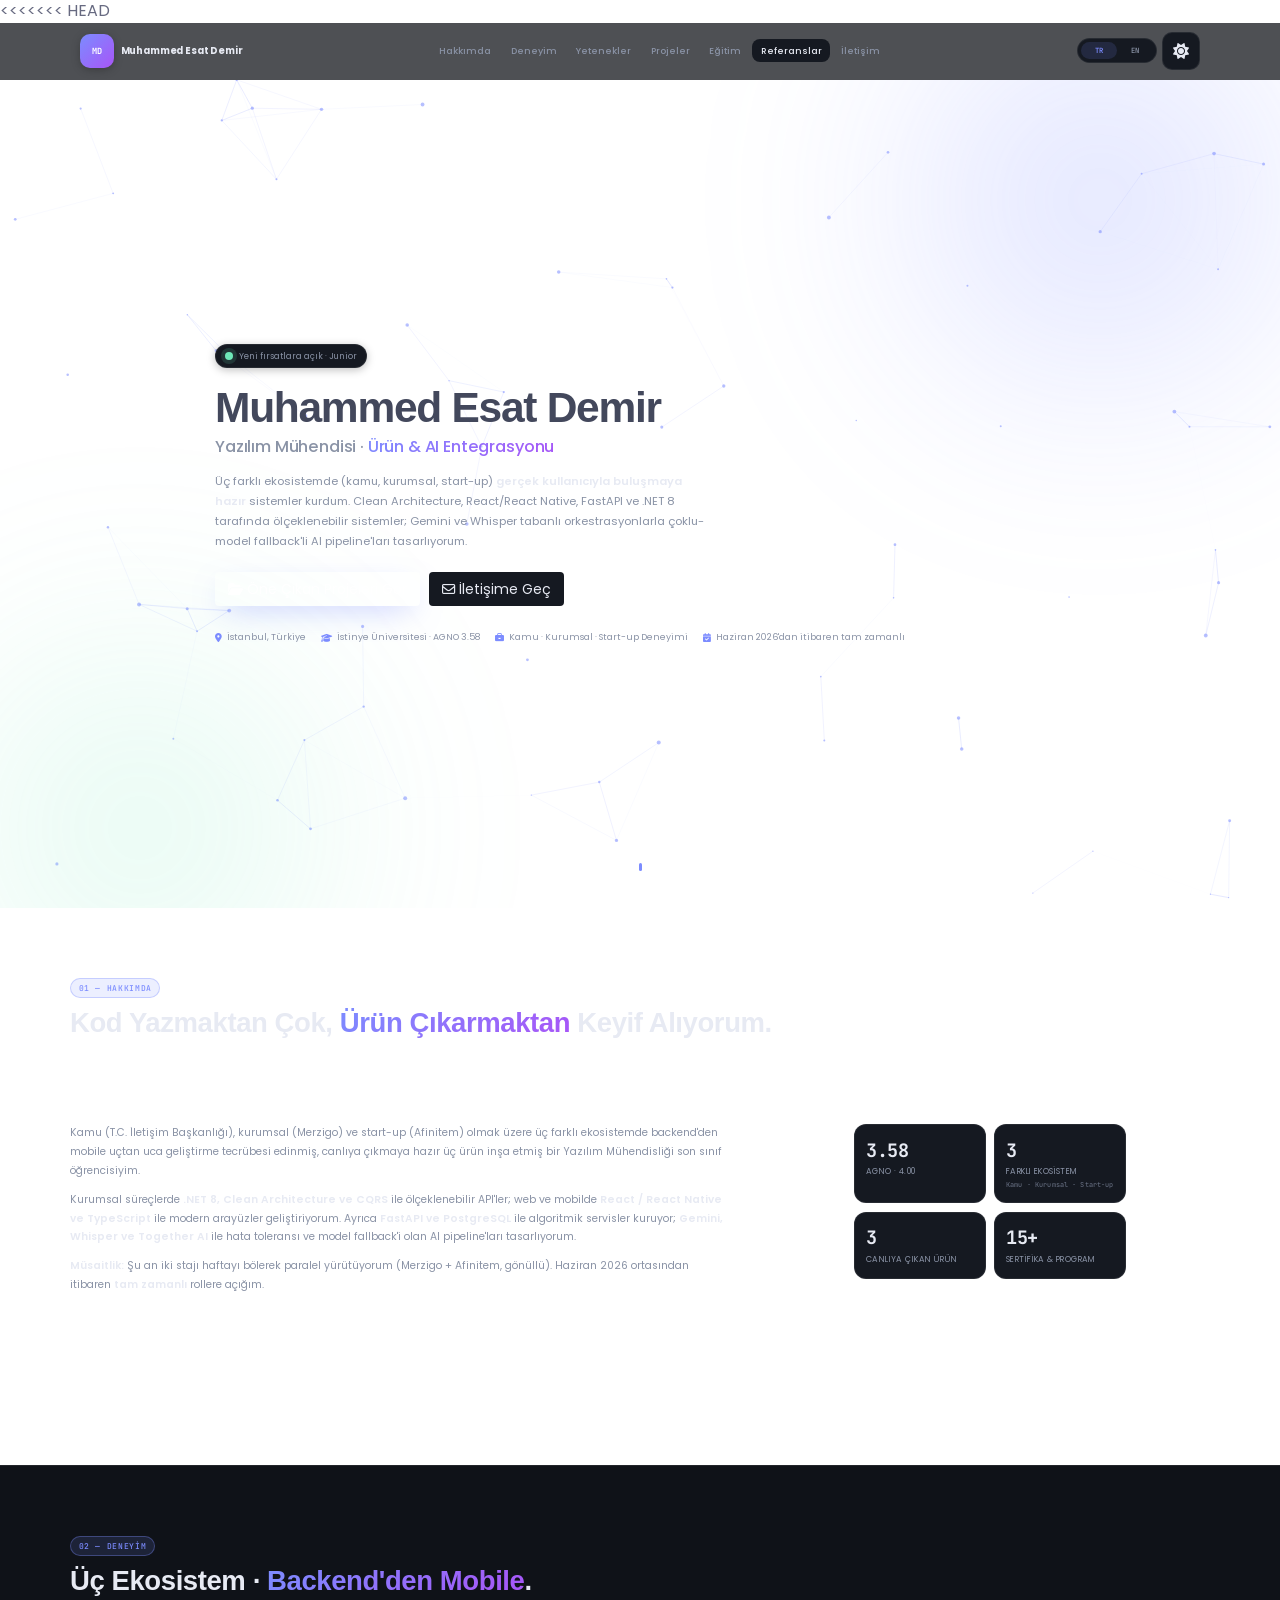
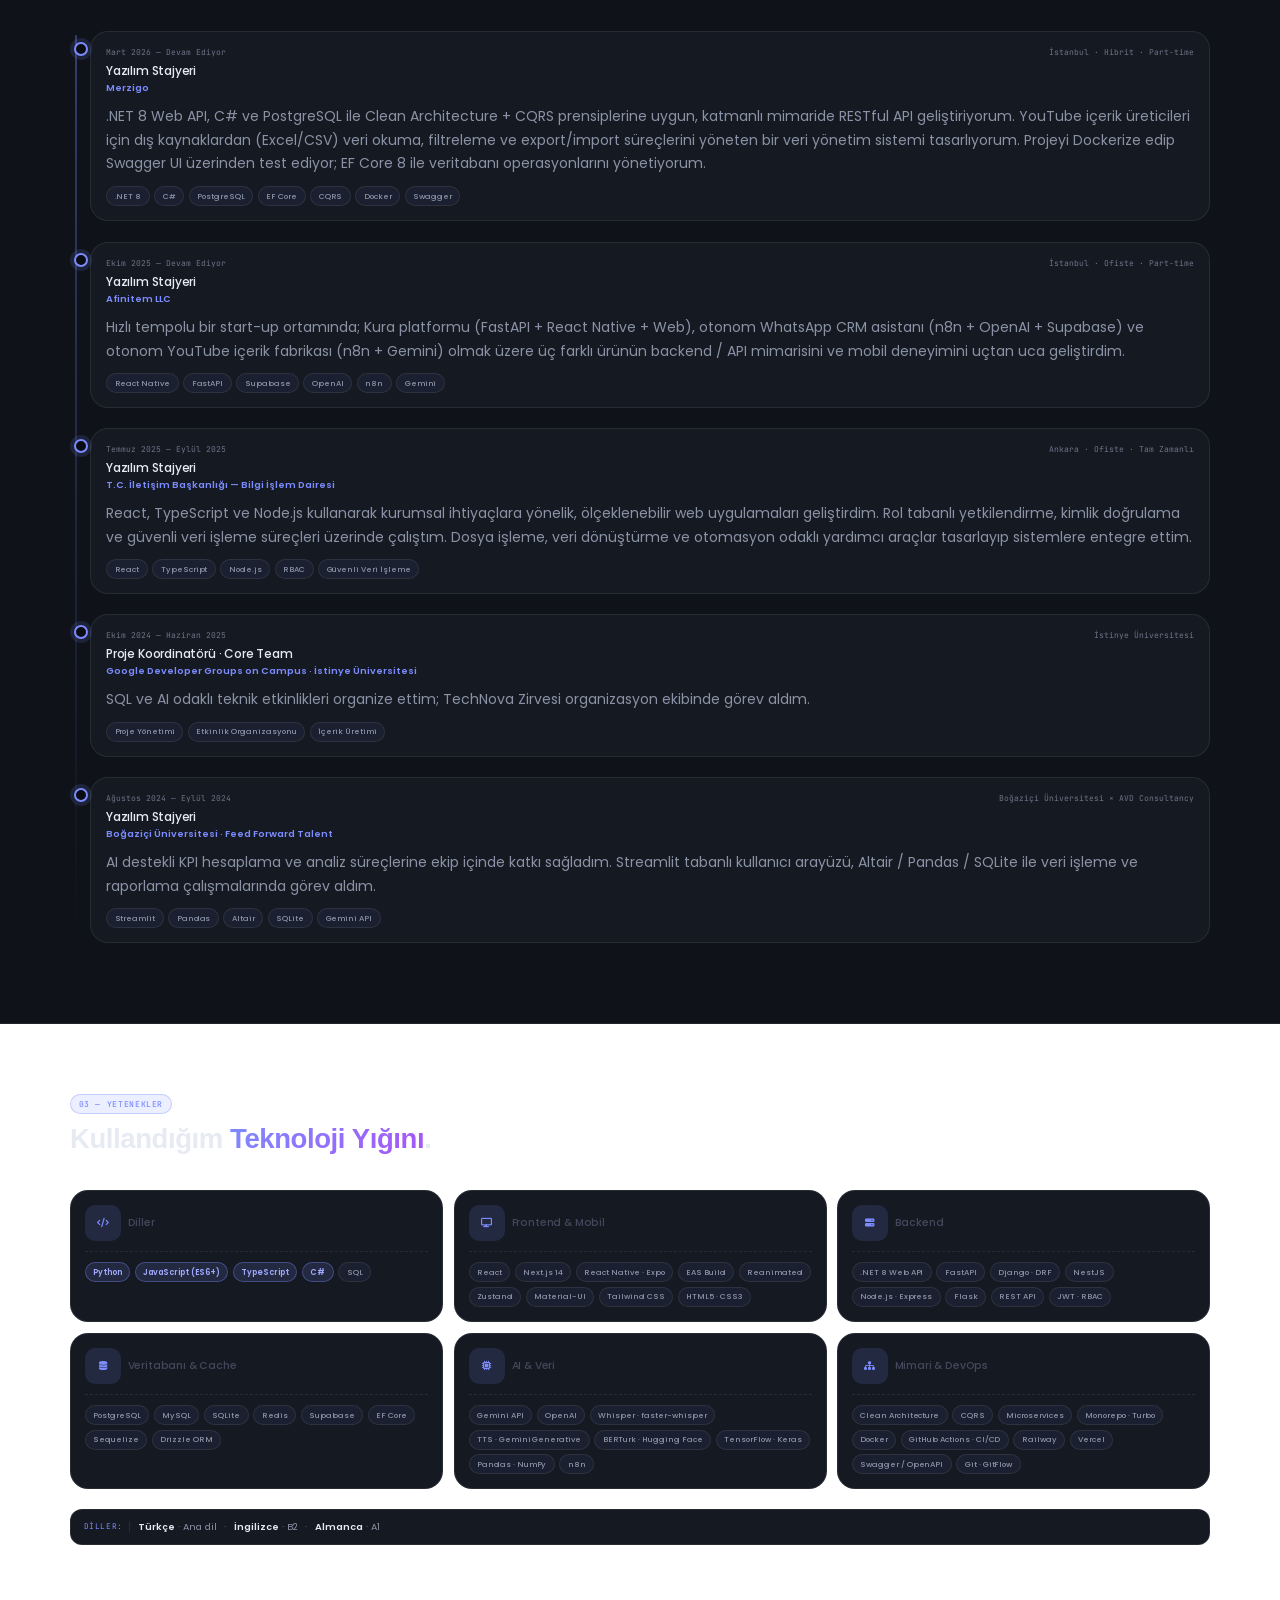
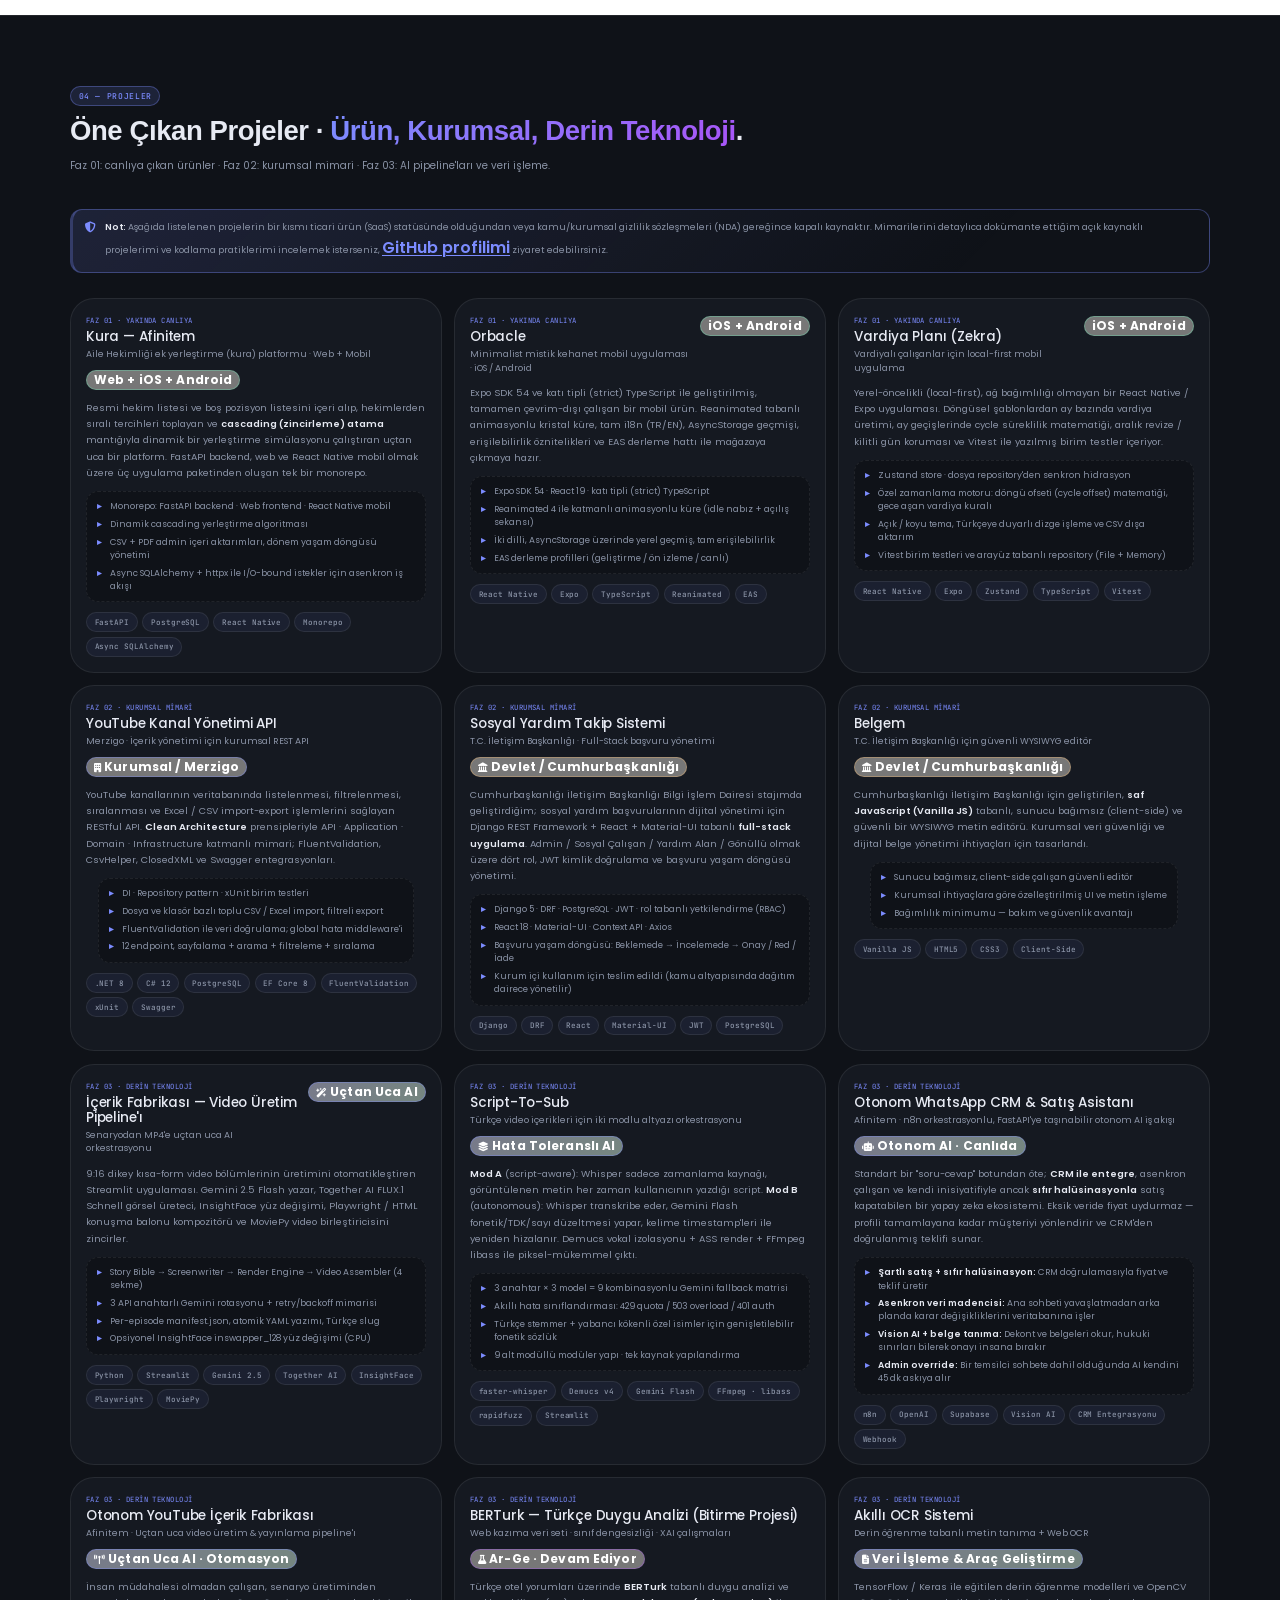
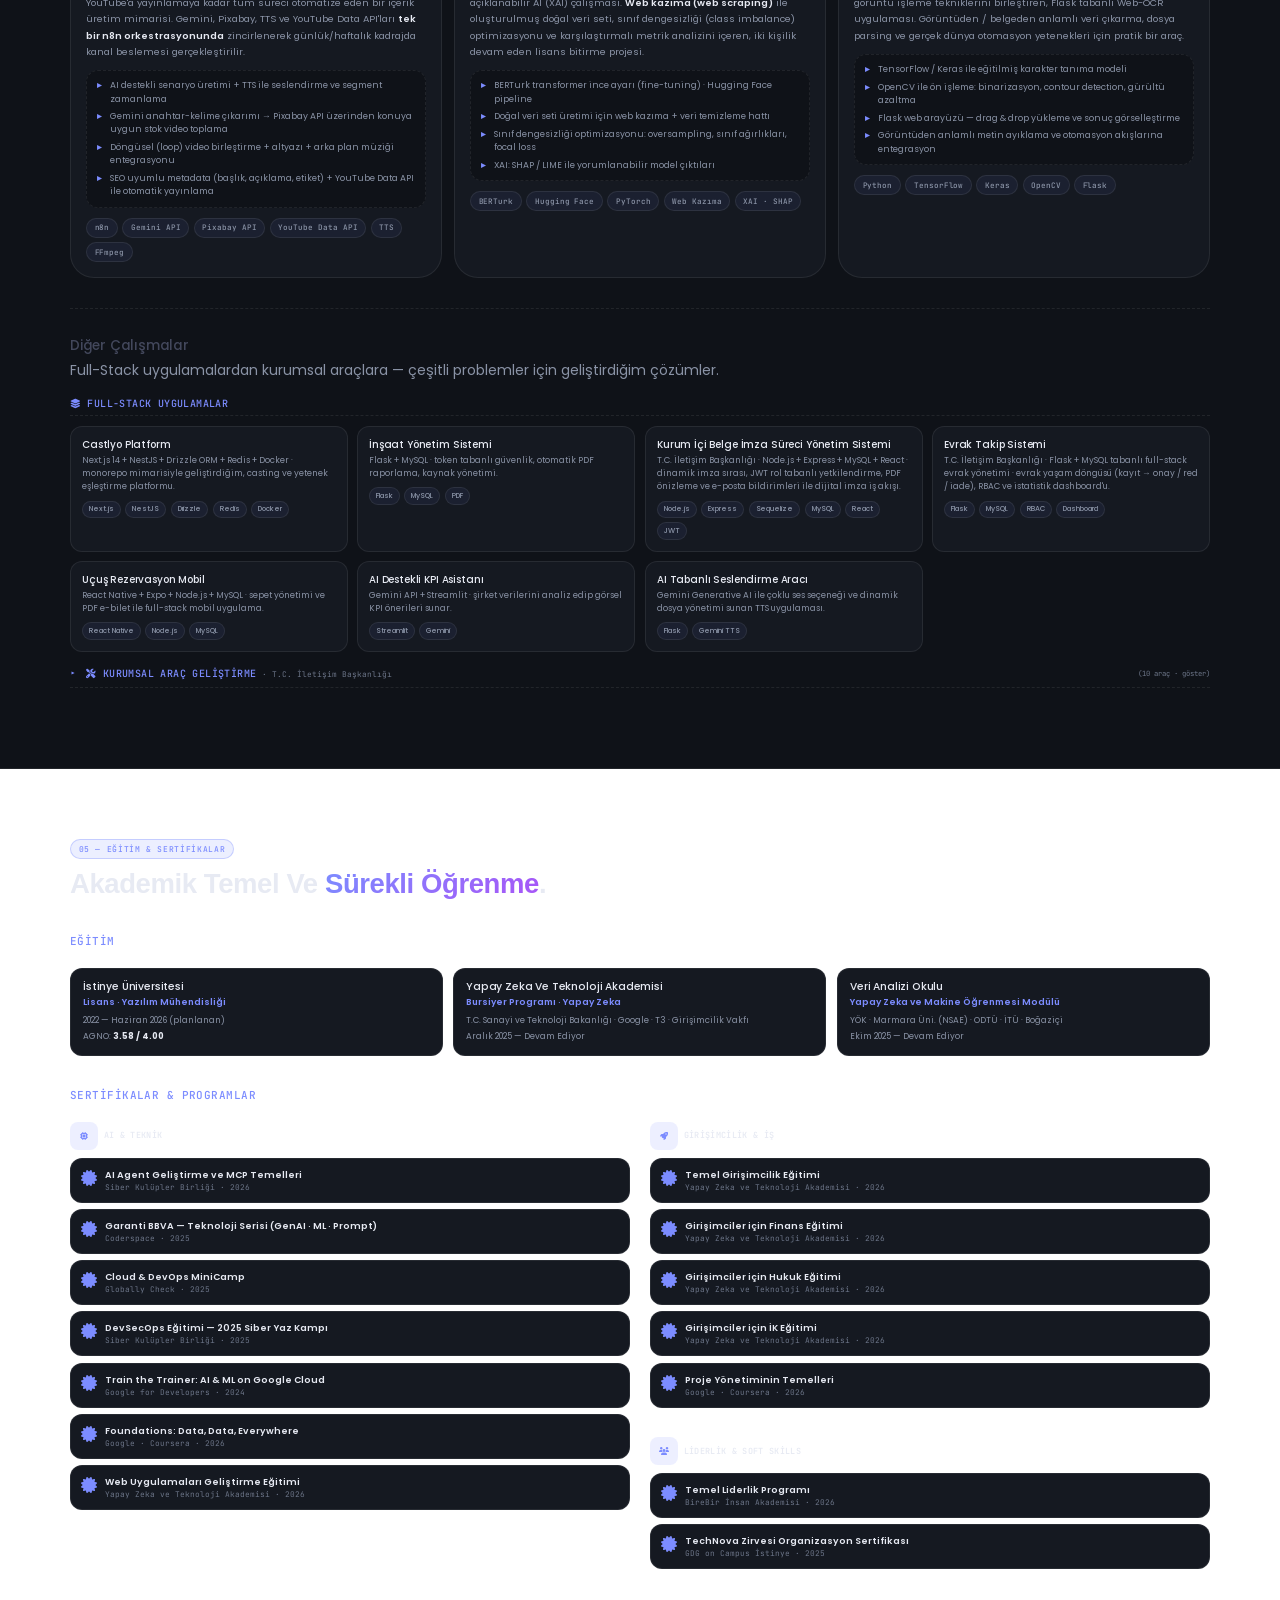
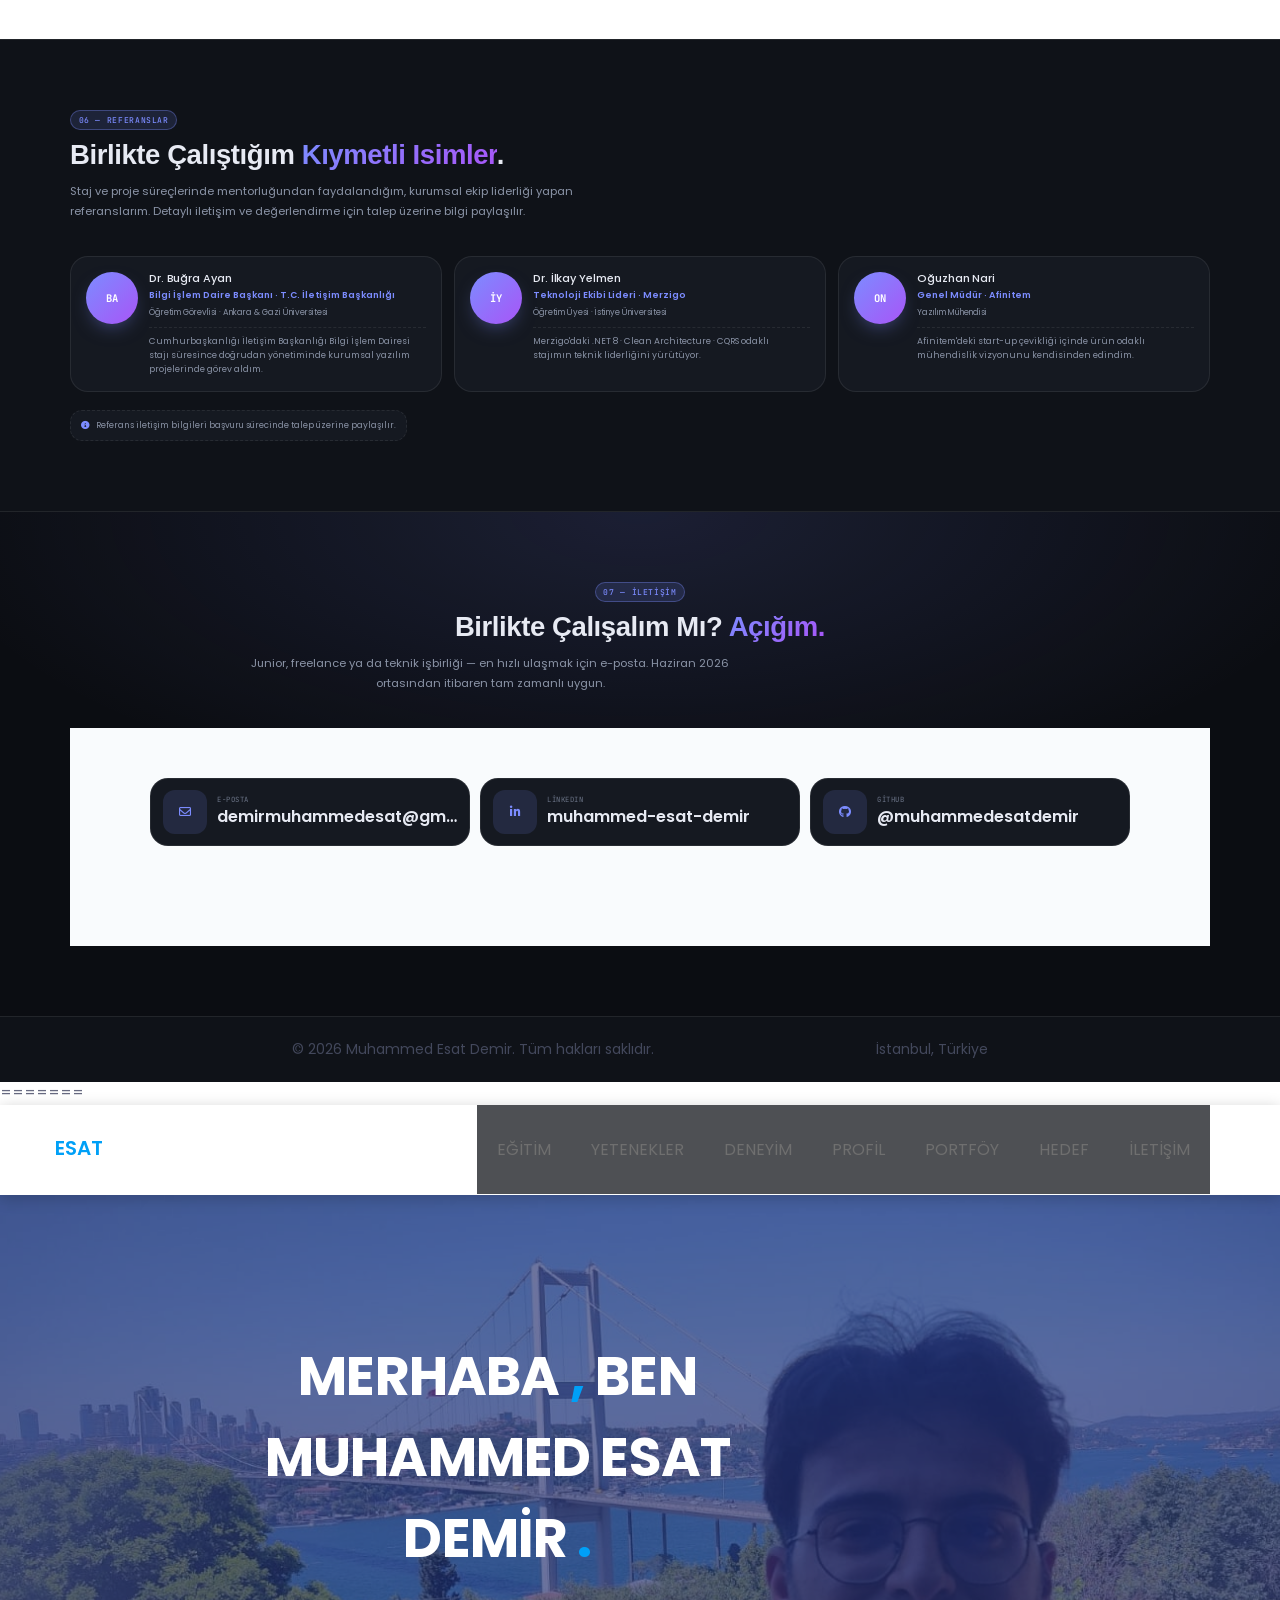
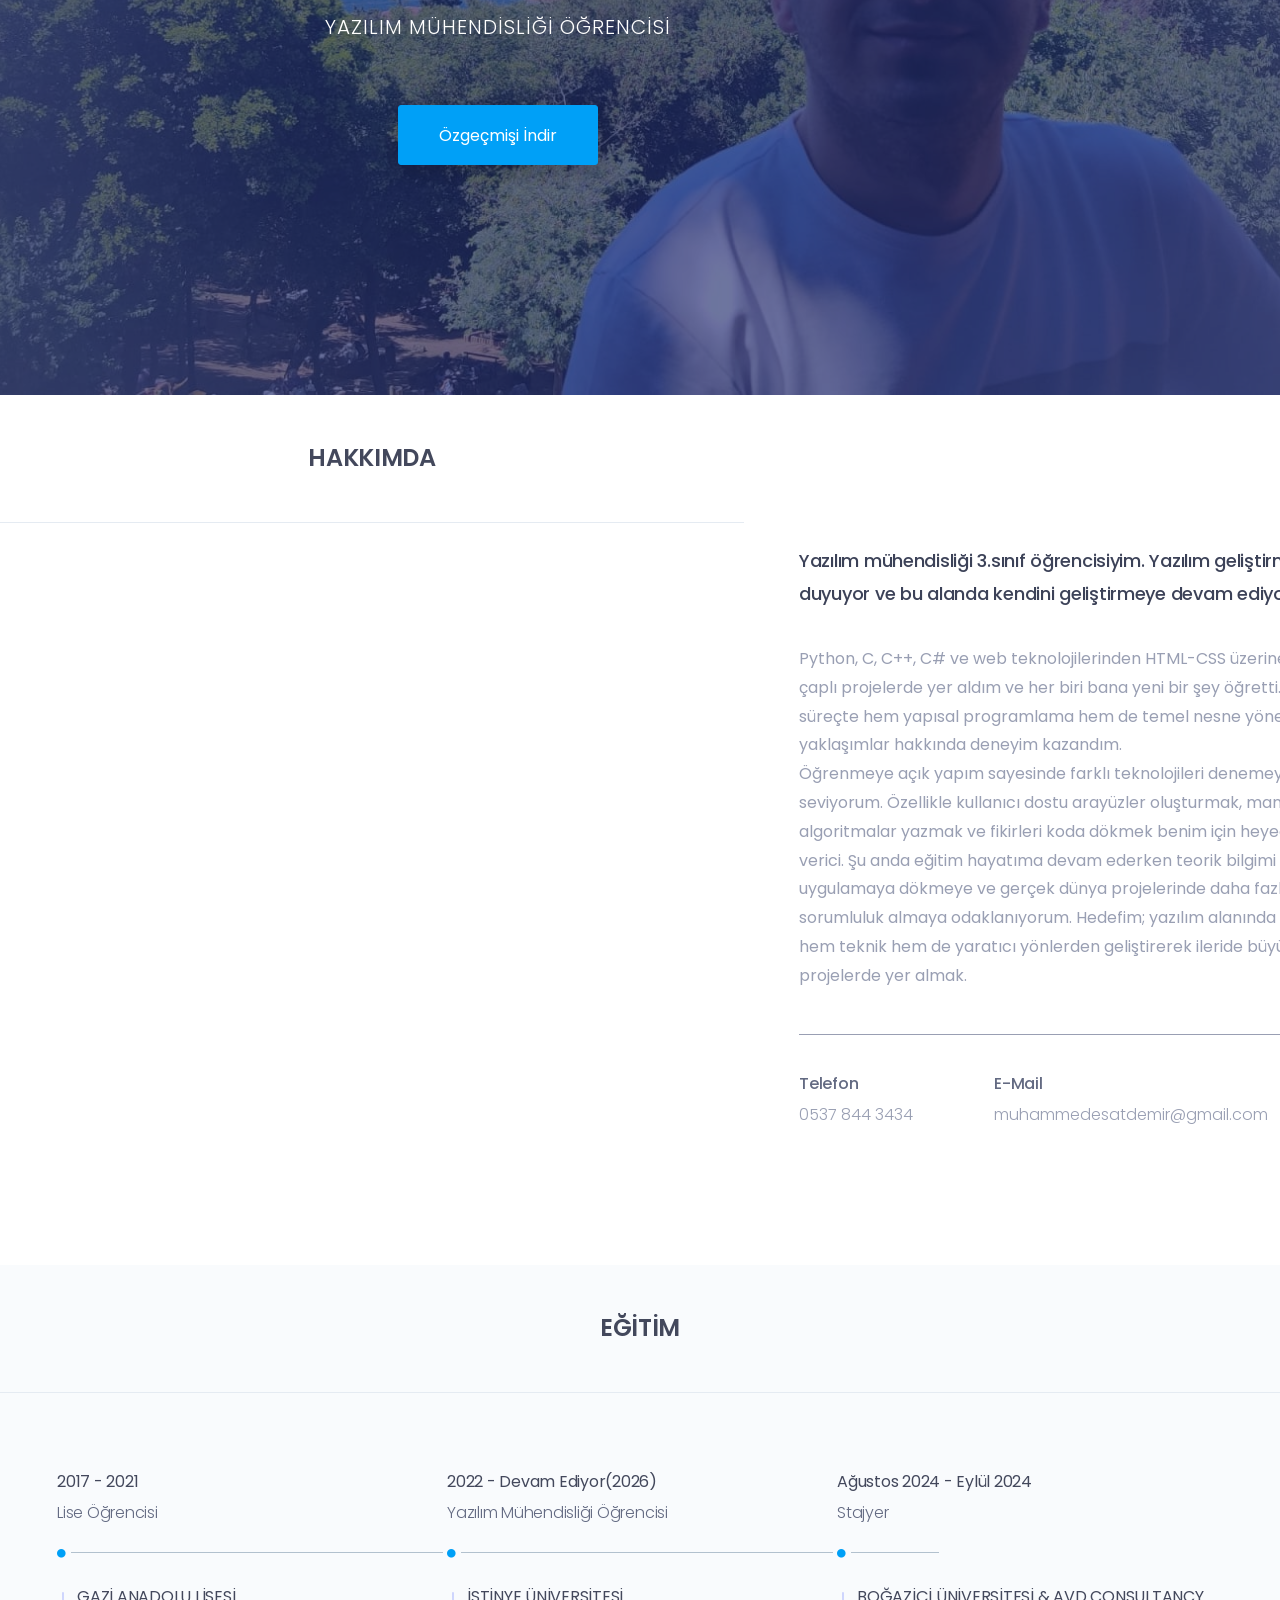
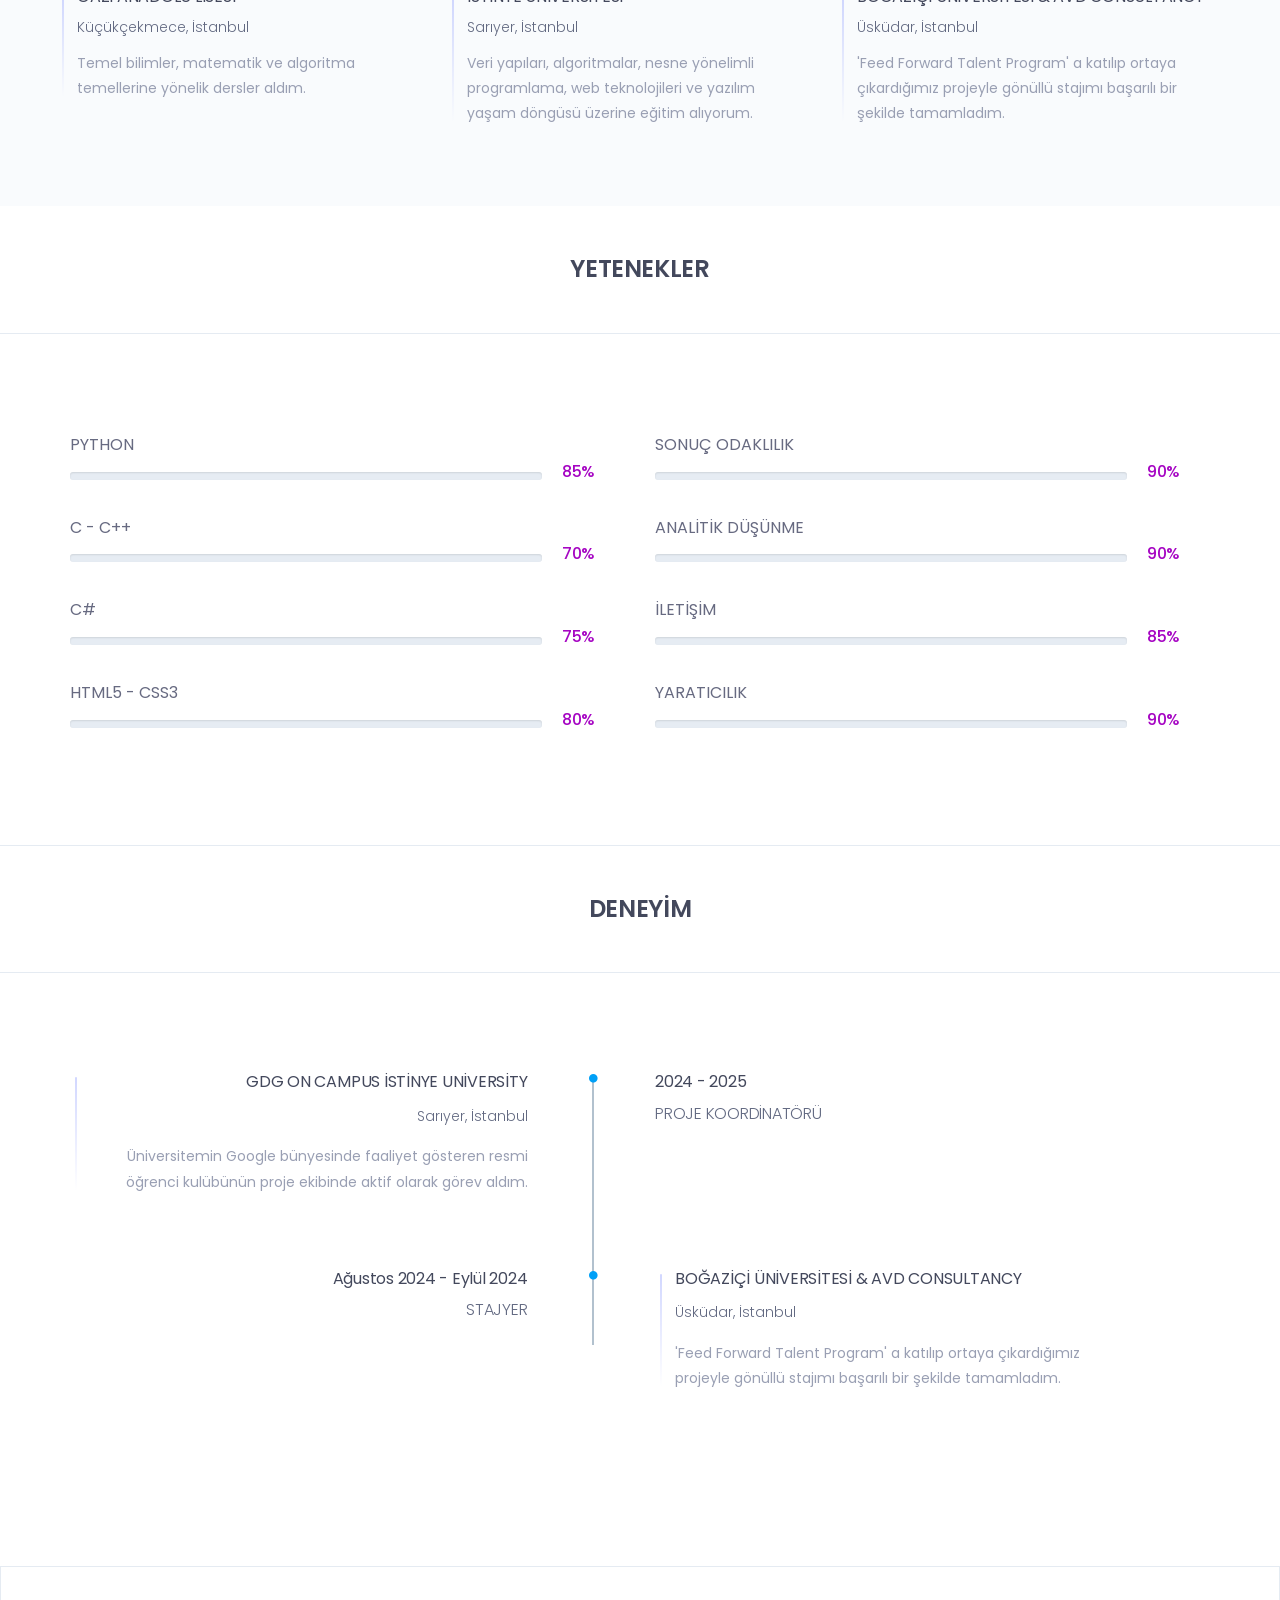
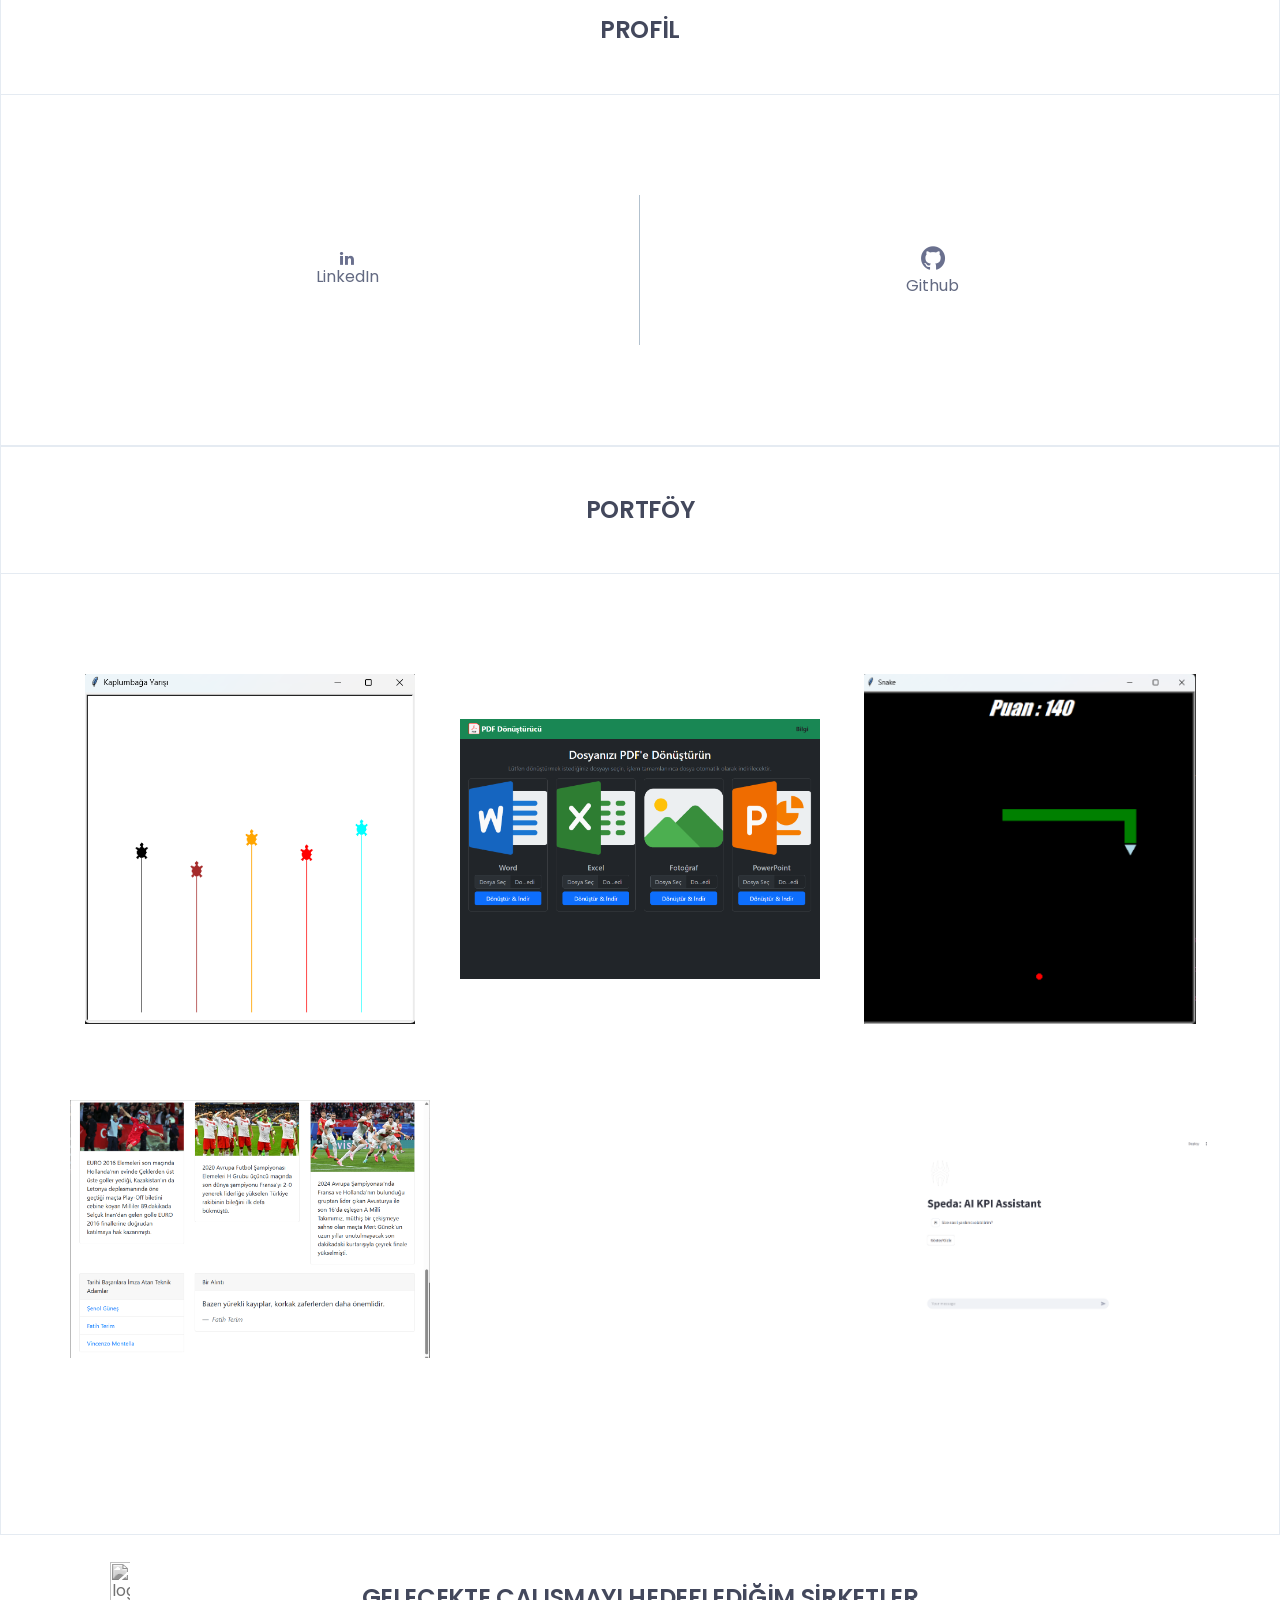
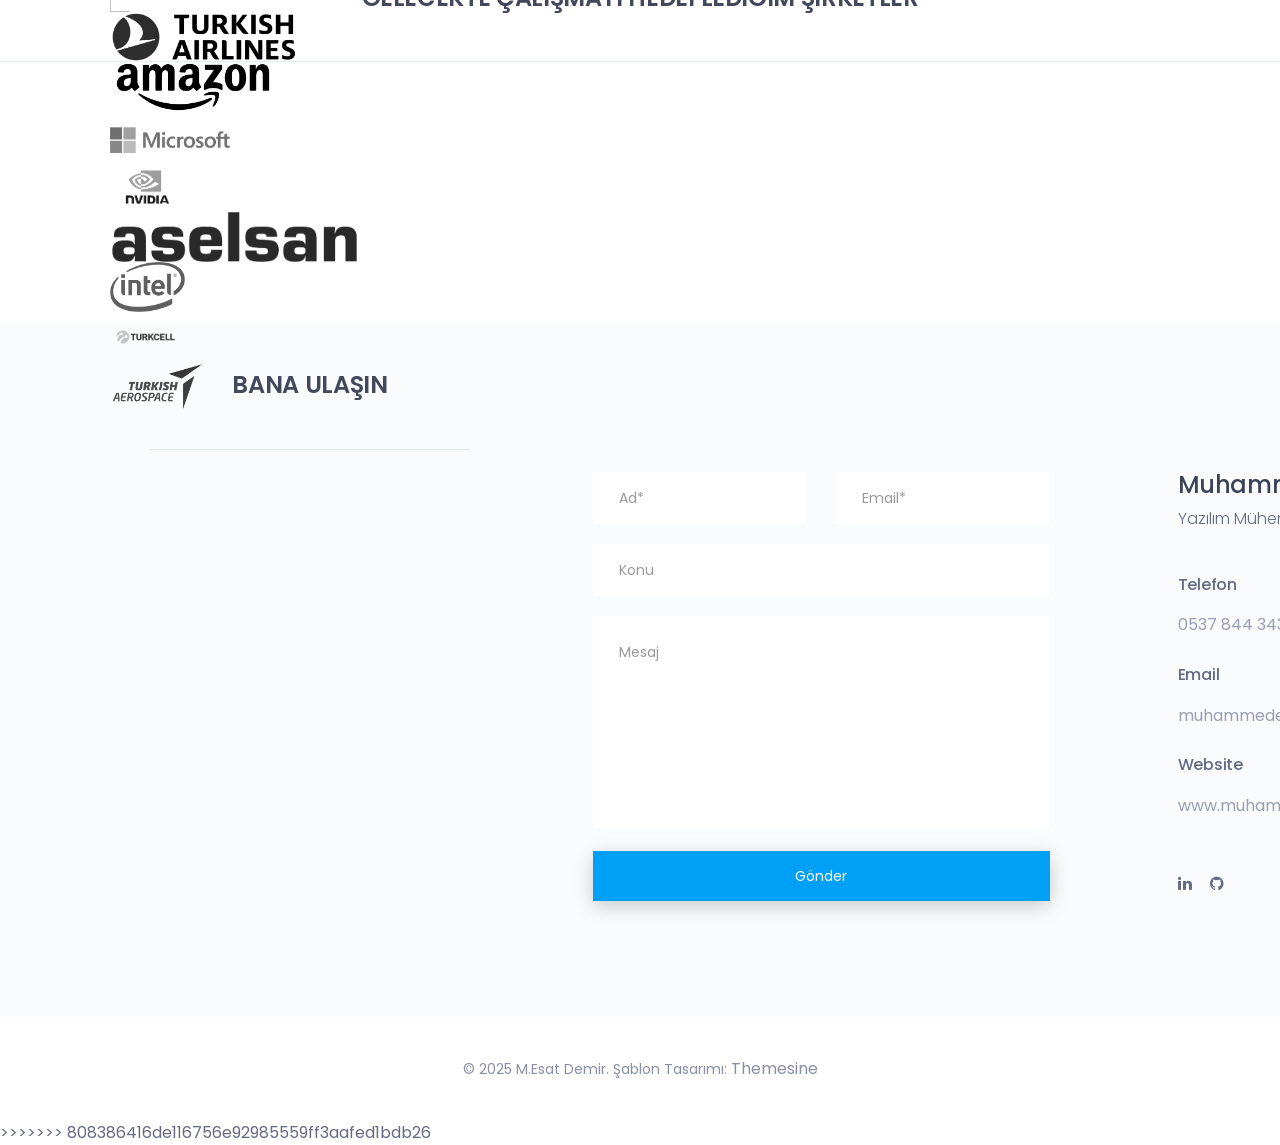
==== commit 9b6e4c10: "merge yapıldı" ====
--- a/index.html
+++ b/index.html
@@ -1,3 +1,4 @@
+<<<<<<< HEAD
 <!DOCTYPE html>
 <html lang="tr" data-theme="dark">
 <head>
@@ -1148,3 +1149,792 @@
   <script src="assets/js-new/main.js" defer></script>
 </body>
 </html>
+=======
+<!doctype html>
+<html class="no-js" lang="tr">
+
+    <head>
+        <!-- meta data -->
+        <meta charset="utf-8">
+        <meta http-equiv="X-UA-Compatible" content="IE=edge">
+        <meta name="viewport" content="width=device-width, initial-scale=1">
+        <!-- The above 3 meta tags *must* come first in the head; any other head content must come *after* these tags -->
+
+        <!--font-family-->
+		<link href="https://fonts.googleapis.com/css?family=Poppins:100,200,300,400,500,600,700,800,900&amp;subset=devanagari,latin-ext" rel="stylesheet">
+        
+        <!-- title of site -->
+        <title>Esat</title>
+
+        <!-- For favicon png -->
+		<link rel="shortcut icon" type="image/icon" href="https://img.icons8.com/?size=100&id=123524&format=png&color=000000"/>
+       
+        <!--font-awesome.min.css-->
+        <link rel="stylesheet" href="assets/css/font-awesome.min.css">
+
+		<!--flat icon css-->
+		<link rel="stylesheet" href="assets/css/flaticon.css">
+
+		<!--animate.css-->
+        <link rel="stylesheet" href="assets/css/animate.css">
+
+        <!--owl.carousel.css-->
+        <link rel="stylesheet" href="assets/css/owl.carousel.min.css">
+		<link rel="stylesheet" href="assets/css/owl.theme.default.min.css">
+		
+        <!--bootstrap.min.css-->
+        <link rel="stylesheet" href="assets/css/bootstrap.min.css">
+		
+		<!-- bootsnav -->
+		<link rel="stylesheet" href="assets/css/bootsnav.css" >	
+        
+        <!--style.css-->
+        <link rel="stylesheet" href="assets/css/style.css">
+        
+        <!--responsive.css-->
+        <link rel="stylesheet" href="assets/css/responsive.css">
+        
+        <!-- HTML5 shim and Respond.js for IE8 support of HTML5 elements and media queries -->
+        <!-- WARNING: Respond.js doesn't work if you view the page via file:// -->
+		
+        <!--[if lt IE 9]>
+			<script src="https://oss.maxcdn.com/html5shiv/3.7.3/html5shiv.min.js"></script>
+			<script src="https://oss.maxcdn.com/respond/1.4.2/respond.min.js"></script>
+        <![endif]-->
+
+    </head>
+	
+	<body>
+		<!--[if lte IE 9]>
+            <p class="browserupgrade">You are using an <strong>outdated</strong> browser. Please <a href="https://browsehappy.com/">upgrade your browser</a> to improve your experience and security.</p>
+        <![endif]-->
+		
+		<!-- top-area Start -->
+		<header class="top-area">
+			<div class="header-area">
+				<!-- Start Navigation -->
+			    <nav class="navbar navbar-default bootsnav navbar-fixed dark no-background">
+
+			        <div class="container">
+
+			            <!-- Start Header Navigation -->
+			            <div class="navbar-header">
+			                <button type="button" class="navbar-toggle" data-toggle="collapse" data-target="#navbar-menu">
+			                    <i class="fa fa-bars"></i>
+			                </button>
+			                <a class="navbar-brand" href="index.html">Esat</a>
+			            </div><!--/.navbar-header-->
+			            <!-- End Header Navigation -->
+
+			            <!-- Collect the nav links, forms, and other content for toggling -->
+			            <div class="collapse navbar-collapse menu-ui-design" id="navbar-menu">
+			                <ul class="nav navbar-nav navbar-right" data-in="fadeInDown" data-out="fadeOutUp">
+			                <li class=" smooth-menu active"></li>
+			                    <li class=" smooth-menu"><a href="#education">Eğitim</a></li>
+			                    <li class="smooth-menu"><a href="#skills">Yetenekler</a></li>
+			                    <li class="smooth-menu"><a href="#experience">Deneyim</a></li>
+			                    <li class="smooth-menu"><a href="#profiles">Profil</a></li>
+			                    <li class="smooth-menu"><a href="#portfolio">Portföy</a></li>
+			                    <li class="smooth-menu"><a href="#clients">Hedef</a></li>
+			                    <li class="smooth-menu"><a href="#contact">İletişim</a></li>
+			                </ul><!--/.nav -->
+			            </div><!-- /.navbar-collapse -->
+			        </div><!--/.container-->
+			    </nav><!--/nav-->
+			    <!-- End Navigation -->
+			</div><!--/.header-area-->
+
+		    <div class="clearfix"></div>
+
+		</header><!-- /.top-area-->
+		<!-- top-area End -->
+	
+		<!--welcome-hero start -->
+		<section id="welcome-hero" class="welcome-hero">
+			<div class="container">
+				<div class="row">
+					<div class="col-md-12 text-center">
+						<div class="header-text">
+							<h2>Merhaba <span>,</span> Ben <br> Muhammed Esat <br> Demir <span>.</span>   </h2>
+							<p>Yazılım Mühendisliği Öğrencisi</p>
+							<a href="assets/download/cv-2025_mart.pdf" target="_blank" download>Özgeçmişi İndir</a>
+						</div><!--/.header-text-->
+					</div><!--/.col-->
+				</div><!-- /.row-->
+			</div><!-- /.container-->
+
+		</section><!--/.welcome-hero-->
+		<!--welcome-hero end -->
+
+		<!--about start -->
+		<section id="about" class="about">
+			<div class="section-heading text-center">
+				<h2>Hakkımda</h2>
+			</div>
+			<div class="container">
+				<div class="about-content">
+					<div class="row">
+						<div class="col-sm-6">
+							<div class="single-about-txt">
+								<h3>
+									Yazılım mühendisliği 3.sınıf öğrencisiyim. Yazılım geliştirmeye ilgi duyuyor ve bu alanda kendini geliştirmeye devam ediyorum.
+								</h3>
+								<p>
+									Python, C, C++, C# ve web teknolojilerinden HTML-CSS üzerine küçük çaplı projelerde yer aldım ve her biri bana yeni bir şey öğretti. Bu süreçte hem yapısal programlama hem de temel nesne yönelimli yaklaşımlar hakkında deneyim kazandım.
+								<br>
+									Öğrenmeye açık yapım sayesinde farklı teknolojileri denemeyi seviyorum. Özellikle kullanıcı dostu arayüzler oluşturmak, mantıksal algoritmalar yazmak ve fikirleri koda dökmek benim için heyecan verici.
+								
+									Şu anda eğitim hayatıma devam ederken teorik bilgimi uygulamaya dökmeye ve gerçek dünya projelerinde daha fazla sorumluluk almaya odaklanıyorum.
+
+									Hedefim; yazılım alanında kendimi hem teknik hem de yaratıcı yönlerden geliştirerek ileride büyük çaplı projelerde yer almak.
+								</p>
+								<div class="row">
+									<div class="col-sm-4">
+										<div class="single-about-add-info">
+											<h3>Telefon</h3>
+											<p>0537 844 3434</p>
+										</div>
+									</div>
+									<div class="col-sm-8">
+										<div class="single-about-add-info">
+											<h3>E-mail</h3>
+											<p>muhammedesatdemir@gmail.com</p>
+										</div>
+									</div>
+									
+								</div>
+							</div>
+						</div>
+						<div class="col-sm-offset-1 col-sm-4">
+							<div class="single-about-img">
+								<img src="assets/images/about/profil.jpeg" alt="profile_image">
+								<div class="about-list-icon">
+									<ul>
+										<li>
+											<a href="https://www.linkedin.com/in/muhammed-esat-demir/" target="_blank">
+												<i  class="fa fa-linkedin" aria-hidden="true"></i>
+											</a>
+										</li><!-- / li -->
+										<li>
+											<a href="https://github.com/muhammedesatdemir" target="_blank">
+												<i  class="fa fa-github" aria-hidden="true"></i>
+											</a>
+										</li><!-- / li -->
+										
+										
+									</ul><!-- / ul -->
+								</div><!-- /.about-list-icon -->
+
+							</div>
+
+						</div>
+					</div>
+				</div>
+			</div>
+		</section><!--/.about-->
+		<!--about end -->
+		
+		<!--education start -->
+		<section id="education" class="education">
+			<div class="section-heading text-center">
+				<h2>Eğitim</h2>
+			</div>
+			<div class="container">
+				<div class="education-horizontal-timeline">
+					<div class="row">
+						<div class="col-sm-4">
+							<div class="single-horizontal-timeline">
+								<div class="experience-time">
+									<h2>2017 - 2021</h2>
+									<h3>Lise Öğrencisi</h3>
+								</div><!--/.experience-time-->
+								<div class="timeline-horizontal-border">
+									<i class="fa fa-circle" aria-hidden="true"></i>
+									<span class="single-timeline-horizontal"></span>
+								</div>
+								<div class="timeline">
+									<div class="timeline-content">
+										<h4 class="title">
+											Gazi Anadolu Lisesi
+										</h4>
+										<h5>Küçükçekmece, İstanbul</h5>
+										<p class="description">
+											Temel bilimler, matematik ve algoritma temellerine yönelik dersler aldım.	
+										</p>
+									</div><!--/.timeline-content-->
+								</div><!--/.timeline-->
+							</div>
+						</div>
+						<div class="col-sm-4">
+							<div class="single-horizontal-timeline">
+								<div class="experience-time">
+									<h2>2022 - Devam Ediyor(2026)</h2>
+									<h3>Yazılım Mühendisliği Öğrencisi</h3>
+								</div><!--/.experience-time-->
+								<div class="timeline-horizontal-border">
+									<i class="fa fa-circle" aria-hidden="true"></i>
+									<span class="single-timeline-horizontal"></span>
+								</div>
+								<div class="timeline">
+									<div class="timeline-content">
+										<h4 class="title">
+											İstinye Üniversitesi
+										</h4>
+										<h5>Sarıyer, İstanbul</h5>
+										<p class="description">
+											Veri yapıları, algoritmalar, nesne yönelimli programlama, web teknolojileri ve yazılım yaşam döngüsü üzerine eğitim alıyorum. 
+										</p>
+									</div><!--/.timeline-content-->
+								</div><!--/.timeline-->
+							</div>
+						</div>
+						<div class="col-sm-4">
+							<div class="single-horizontal-timeline">
+								<div class="experience-time">
+									<h2>Ağustos 2024 - Eylül 2024</h2>
+									<h3>Stajyer</h3>
+								</div><!--/.experience-time-->
+								<div class="timeline-horizontal-border">
+									<i class="fa fa-circle" aria-hidden="true"></i>
+									<span class="single-timeline-horizontal spacial-horizontal-line
+									"></span>
+								</div>
+								<div class="timeline">
+									<div class="timeline-content">
+										<h4 class="title">
+											Boğaziçi Üniversitesi & AVD Consultancy
+										</h4>
+										<h5>Üsküdar, İstanbul</h5>
+										<p class="description">
+											'Feed Forward Talent Program' a katılıp ortaya çıkardığımız projeyle gönüllü stajımı başarılı bir şekilde tamamladım.
+										</p>
+									</div><!--/.timeline-content-->
+								</div><!--/.timeline-->
+							</div>
+						</div>
+					</div>
+				</div>
+			</div>
+
+		</section><!--/.education-->
+		<!--education end -->
+
+		<!--skills start -->
+		<section id="skills" class="skills">
+				<div class="skill-content">
+					<div class="section-heading text-center">
+						<h2>Yetenekler</h2>
+					</div>
+					<div class="container">
+						<div class="row">
+							<div class="col-md-6">
+								<div class="single-skill-content">
+									<div class="barWrapper">
+										<span class="progressText">Python</span>
+										<div class="single-progress-txt">
+											<div class="progress ">
+												<div class="progress-bar" role="progressbar" aria-valuenow="85" aria-valuemin="10" aria-valuemax="100" style="">
+													  
+												</div>
+											</div>
+											<h3>85%</h3>	
+										</div>
+									</div><!-- /.barWrapper -->
+									<div class="barWrapper">
+										<span class="progressText">C - C++</span>
+										<div class="single-progress-txt">
+											<div class="progress ">
+											   <div class="progress-bar" role="progressbar" aria-valuenow="70" aria-valuemin="10" aria-valuemax="100" style="">
+												    
+											   </div>
+											</div>
+											<h3>70%</h3>	
+										</div>
+									</div><!-- /.barWrapper -->
+									<div class="barWrapper">
+										<span class="progressText">c#</span>
+										<div class="single-progress-txt">
+											<div class="progress ">
+											   <div class="progress-bar" role="progressbar" aria-valuenow="75" aria-valuemin="10" aria-valuemax="100" style="">
+												   
+											   </div>
+											</div>
+											<h3>75%</h3>	
+										</div>
+									</div><!-- /.barWrapper -->
+									<div class="barWrapper">
+										<span class="progressText">html5 - css3</span>
+										<div class="single-progress-txt">
+											<div class="progress ">
+											   <div class="progress-bar" role="progressbar" aria-valuenow="80" aria-valuemin="10" aria-valuemax="100" style="">
+												    
+											   </div>
+											</div>
+											<h3>80%</h3>	
+										</div>
+									</div><!-- /.barWrapper -->
+								</div>
+							</div>
+							<div class="col-md-6">
+								<div class="single-skill-content">
+									<div class="barWrapper">
+										<span class="progressText">Sonuç Odaklılık</span>
+										<div class="single-progress-txt">
+											<div class="progress ">
+												<div class="progress-bar" role="progressbar" aria-valuenow="90" aria-valuemin="10" aria-valuemax="100" style="">
+													
+												</div>
+											</div>
+											<h3>90%</h3>	
+										</div>
+									</div><!-- /.barWrapper -->
+									<div class="barWrapper">
+										<span class="progressText">Analitik Düşünme</span>
+										<div class="single-progress-txt">
+											<div class="progress ">
+											   <div class="progress-bar" role="progressbar" aria-valuenow="90" aria-valuemin="10" aria-valuemax="100" style="">
+												    
+											   </div>
+											</div>
+											<h3>90%</h3>	
+										</div>
+									</div><!-- /.barWrapper -->
+									<div class="barWrapper">
+										<span class="progressText">İletişim</span>
+										<div class="single-progress-txt">
+											<div class="progress ">
+											   <div class="progress-bar" role="progressbar" aria-valuenow="85" aria-valuemin="10" aria-valuemax="100" style="">
+												   
+											   </div>
+											</div>
+											<h3>85%</h3>	
+										</div>
+									</div><!-- /.barWrapper -->
+									<div class="barWrapper">
+										<span class="progressText"> Yaratıcılık</span>
+										<div class="single-progress-txt">
+											<div class="progress ">
+											   <div class="progress-bar" role="progressbar" aria-valuenow="90" aria-valuemin="10" aria-valuemax="100" style="">
+												    
+											   </div>
+											</div>
+											<h3>90%</h3>	
+										</div>
+									</div><!-- /.barWrapper -->
+								</div>
+							</div>
+						</div><!-- /.row -->
+					</div>	<!-- /.container -->		
+				</div><!-- /.skill-content-->
+
+		</section><!--/.skills-->
+		<!--skills end -->
+
+		<!--experience start -->
+		<section id="experience" class="experience">
+			<div class="section-heading text-center">
+				<h2>Deneyim</h2>
+			</div>
+			<div class="container">
+				<div class="experience-content">
+						<div class="main-timeline">
+							<ul>
+
+								<li>
+									<div class="single-timeline-box fix">
+										<div class="row">
+											<div class="col-md-offset-1 col-md-5 experience-time-responsive">
+												<div class="experience-time">
+													<h2>
+														<span><i class="fa fa-circle" aria-hidden="true"></i></span>
+														2024 - 2025
+													</h2>
+													<h3>Proje Koordinatörü</h3>
+												</div><!--/.experience-time-->
+											</div><!--/.col-->
+											<div class="col-md-5">
+												<div class="timeline">
+													<div class="timeline-content text-right">
+														<h4 class="title">
+															GDG on Campus İstinye University
+														</h4>
+														<h5>Sarıyer, İstanbul</h5>
+														<p class="description">
+															Üniversitemin Google bünyesinde faaliyet gösteren resmi öğrenci kulübünün proje ekibinde aktif olarak görev aldım.
+														</p>
+													</div><!--/.timeline-content-->
+												</div><!--/.timeline-->
+											</div><!--/.col-->
+											<div class="col-md-offset-1 col-md-5 experience-time-main">
+												<div class="experience-time">
+													<h2>
+														<span><i class="fa fa-circle" aria-hidden="true"></i></span>
+														2024 - 2025
+													</h2>
+													<h3>Proje Koordinatörü</h3>
+												</div><!--/.experience-time-->
+											</div><!--/.col-->
+										</div>
+									</div><!--/.single-timeline-box-->
+								</li>
+
+								<li>
+									<div class="single-timeline-box fix">
+										<div class="row">
+											<div class="col-md-5">
+												<div class="experience-time text-right">
+													<h2>Ağustos 2024 - Eylül 2024</h2>
+													<h3>Stajyer</h3>
+												</div><!--/.experience-time-->
+											</div><!--/.col-->
+											<div class="col-md-offset-1 col-md-5">
+												<div class="timeline">
+													<div class="timeline-content">
+														<h4 class="title">
+															<span><i class="fa fa-circle" aria-hidden="true"></i></span>
+															Boğaziçi Üniversitesi & AVD Consultancy
+														</h4>
+														<h5>Üsküdar, İstanbul</h5>
+														<p class="description">
+															'Feed Forward Talent Program' a katılıp ortaya çıkardığımız projeyle gönüllü stajımı başarılı bir şekilde tamamladım.
+														</p>
+													</div><!--/.timeline-content-->
+												</div><!--/.timeline-->
+											</div><!--/.col-->
+										</div>
+									</div><!--/.single-timeline-box-->
+								</li>
+
+							</ul>
+						</div><!--.main-timeline-->
+					</div><!--.experience-content-->
+			</div>
+
+		</section><!--/.experience-->
+		<!--experience end -->
+
+		<!--profiles start -->
+		<section id="profiles" class="profiles">
+			<div class="profiles-details">
+				<div class="section-heading text-center">
+					<h2>Profil</h2>
+				</div>
+				<div class="container">
+					<div class="profiles-content">
+						<div class="row">
+							<div class="col-sm-6">
+								<div class="single-profile">
+									<div class="profile-txt">
+										<a href="https://www.linkedin.com/in/muhammed-esat-demir/" target="_blank">
+											<i class="fa fa-linkedin"></i></a>
+										<div class="profile-icon-name">LinkedIn</div>
+									</div>
+									<div class="single-profile-overlay">
+										<div class="profile-txt">
+											<a href="https://www.linkedin.com/in/muhammed-esat-demir/" target="_blank">
+												<i class="fa fa-linkedin" target="_blank"></i></a>
+											<div class="profile-icon-name">LinkedIn</div>
+										</div>
+									</div>
+								</div>
+							</div>
+							
+							<div class="col-sm-6">
+								<div class="single-profile profile-no-border">
+									<div class="profile-txt">
+										<a href="https://github.com/muhammedesatdemir" target="_blank"><i class="flaticon-github-logo"></i></a>
+										<div class="profile-icon-name">github</div>
+									</div>
+									<div class="single-profile-overlay">
+										<div class="profile-txt">
+											<a href="https://github.com/muhammedesatdemir" target="_blank"><i class="flaticon-github-logo"></i></a>
+											<div class="profile-icon-name">github</div>
+										</div>
+									</div>
+								</div>
+							</div>
+						</div>
+						
+						</div>
+					</div>
+				</div>
+			</div>
+
+		</section><!--/.profiles-->
+		<!--profiles end -->
+
+		<!--portfolio start -->
+		<section id="portfolio" class="portfolio">
+			<div class="portfolio-details">
+				<div class="section-heading text-center">
+					<h2>Portföy</h2>
+				</div>
+				<div class="container">
+					<div class="portfolio-content">
+						<div class="isotope">
+							<div class="row">
+								<div class="col-sm-4">
+									<div class="item">
+										<img src="assets/images/portfolio/v2.png" alt="portfolio image"/>
+										<div class="isotope-overlay">
+											<a href="https://github.com/muhammedesatdemir/turtle" target="_blank">
+												Turtle Race
+											</a>
+										</div><!-- /.isotope-overlay -->
+									</div><!-- /.item -->
+									<div class="item">
+										<img src="assets/images/portfolio/v4.png" alt="portfolio image"/>
+										<div class="isotope-overlay">
+											<a href="https://github.com/muhammedesatdemir/website" target="_blank">
+												A Milli Takım Arşivi
+											</a>
+										</div><!-- /.isotope-overlay -->
+									</div><!-- /.item -->
+								</div><!-- /.col -->
+
+								<div class="col-sm-4">
+									<div class="item">
+										<img src="assets/images/portfolio/v3.png" alt="portfolio image"/>
+										<div class="isotope-overlay">
+											<a href="https://github.com/muhammedesatdemir/PDF_Donusturucu" target="_blank">
+												PDF Dönüştürücü
+											</a>
+										</div><!-- /.isotope-overlay -->
+									</div><!-- /.item -->
+								</div><!-- /.col -->
+
+								<div class="col-sm-4">
+									<div class="item">
+										<img src="assets/images/portfolio/v1.png" alt="portfolio image"/>
+										<div class="isotope-overlay">
+											<a href="https://github.com/muhammedesatdemir/Snake" target="_blank">
+												Classic Snake Game
+											</a>
+										</div><!-- /.isotope-overlay -->
+									</div><!-- /.item -->
+									<div class="item">
+										<img src="assets/images/portfolio/v5.png" alt="portfolio image"/>
+										<div class="isotope-overlay">
+											<a href="https://github.com/muhammedesatdemir/app" target="_blank">
+												Speda: AI KPI Assistant
+											</a>
+										</div><!-- /.isotope-overlay -->
+									</div><!-- /.item -->
+								</div><!-- /.col -->
+							</div><!-- /.row -->
+						</div><!--/.isotope-->
+					</div><!--/.gallery-content-->
+				</div><!--/.container-->
+			</div><!--/.portfolio-details-->
+
+		</section><!--/.portfolio-->
+		<!--portfolio end -->
+
+		<!--clients start -->
+		<section id="clients" class="clients">
+			<div class="section-heading text-center">
+				<h2>Gelecekte çalışmayı hedeflediğim şirketler</h2>
+			</div>
+			<div class="clients-area">
+				<div class="container">
+					<div class="owl-carousel owl-theme" id="client">
+						<div class="item">
+							<a href="https://abc.xyz" target="_blank">
+								<img src="assets/images/clients/b1.png" class="logo-img" alt="logo" />
+							</a>
+						</div><!--/.item-->
+						<div class="item">
+							<a href="https://www.turkishairlines.com" target="_blank">
+								<img src="assets/images/clients/b2.png" class="logo-img" alt="logo" />
+							</a>
+						</div><!--/.item-->
+						<div class="item">
+							<a href="https://www.amazon.com" target="_blank">
+								<img src="assets/images/clients/b3.png" class="logo-img" alt="logo" />
+							</a>
+						</div><!--/.item-->
+						<div class="item">
+							<a href="https://www.microsoft.com" target="_blank">
+								<img src="assets/images/clients/b4.png" class="logo-img" alt="logo" />
+							</a>
+						</div><!--/.item-->
+						<div class="item">
+							<a href="https://www.nvidia.com" target="_blank">
+								<img src="assets/images/clients/b5.png" class="logo-img" alt="logo" />
+							</a>
+						</div><!--/.item-->
+						<div class="item">
+							<a href="https://www.aselsan.com.tr" target="_blank">
+								<img src="assets/images/clients/b6.png" class="logo-img" alt="logo" />
+							</a>
+						</div><!--/.item-->
+						<div class="item">
+							<a href="https://www.intel.com" target="_blank">
+								<img src="assets/images/clients/b7.png" class="logo-img" alt="logo" />
+							</a>
+						</div>
+						<div class="item">
+							<a href="https://www.turkcell.com.tr" target="_blank">
+								<img src="assets/images/clients/b8.png" class="logo-img" alt="logo" />
+							</a>
+						</div>
+						<div class="item">
+							<a href="https://www.tusas.com" target="_blank">
+								<img src="assets/images/clients/b9.png" class="logo-img" alt="logo" />
+							</a>
+						</div><!--/.item-->
+					</div><!--/.owl-carousel-->
+				</div><!--/.container-->
+			</div><!--/.clients-area-->
+
+		</section><!--/.clients-->
+
+		</section><!--/.clients-->
+		<!--clients end -->
+
+		<!--contact start -->
+		<section id="contact" class="contact">
+			<div class="section-heading text-center">
+				<h2>Bana Ulaşın</h2>
+			</div>
+			<div class="container">
+				<div class="contact-content">
+					<div class="row">
+						<div class="col-md-offset-1 col-md-5 col-sm-6">
+							<div class="single-contact-box">
+								<div class="contact-form">
+									<form>
+										<div class="row">
+											<div class="col-sm-6 col-xs-12">
+												<div class="form-group">
+												  <input type="text" class="form-control" id="name" placeholder="Ad*" name="name">
+												</div><!--/.form-group-->
+											</div><!--/.col-->
+											<div class="col-sm-6 col-xs-12">
+												<div class="form-group">
+													<input type="email" class="form-control" id="email" placeholder="Email*" name="email">
+												</div><!--/.form-group-->
+											</div><!--/.col-->
+										</div><!--/.row-->
+										<div class="row">
+											<div class="col-sm-12">
+												<div class="form-group">
+													<input type="text" class="form-control" id="subject" placeholder="Konu" name="subject">
+												</div><!--/.form-group-->
+											</div><!--/.col-->
+										</div><!--/.row-->
+										<div class="row">
+											<div class="col-sm-12">
+												<div class="form-group">
+													<textarea class="form-control" rows="8" id="comment" placeholder="Mesaj" ></textarea>
+												</div><!--/.form-group-->
+											</div><!--/.col-->
+										</div><!--/.row-->
+										<div class="row">
+											<div class="col-sm-12">
+												<div class="single-contact-btn">
+													<a class="contact-btn" href="#" role="button">Gönder</a>
+												</div><!--/.single-single-contact-btn-->
+											</div><!--/.col-->
+										</div><!--/.row-->
+									</form><!--/form-->
+								</div><!--/.contact-form-->
+							</div><!--/.single-contact-box-->
+						</div><!--/.col-->
+						<div class="col-md-offset-1 col-md-5 col-sm-6">
+							<div class="single-contact-box">
+								<div class="contact-adress">
+									<div class="contact-add-head">
+										<h3>Muhammed Esat Demir</h3>
+										<p>Yazılım Mühendisliği Öğrencisi</p>
+									</div>
+									<div class="contact-add-info">
+										<div class="single-contact-add-info">
+											<h3>Telefon</h3>
+											<p>0537 844 3434</p>
+										</div>
+										<div class="single-contact-add-info">
+											<h3>Email</h3>
+											<p>muhammedesatdemir@gmail.com</p>
+										</div>
+										<div class="single-contact-add-info">
+											<h3>website</h3>
+											<p>www.muhammedesatdemir.com</p>
+										</div>
+									</div>
+								</div><!--/.contact-adress-->
+								<div class="hm-foot-icon">
+									<ul>
+										<li><a href="https://www.linkedin.com/in/muhammed-esat-demir/" target="_blank"><i class="fa fa-linkedin"></i></a></li><!--/li-->
+										<li><a href="https://github.com/muhammedesatdemir" target="_blank"><i class="fa fa-github"></i></a></li><!--/li-->
+									</ul><!--/ul-->
+								</div><!--/.hm-foot-icon-->
+							</div><!--/.single-contact-box-->
+						</div><!--/.col-->
+					</div><!--/.row-->
+				</div><!--/.contact-content-->
+			</div><!--/.container-->
+
+		</section><!--/.contact-->
+		<!--contact end -->
+
+		<!--footer-copyright start-->
+		<footer id="footer-copyright" class="footer-copyright">
+			<div class="container">
+				<div class="hm-footer-copyright text-center">
+					<p>
+						&copy; 2025 M.Esat Demir. Şablon tasarımı: <a href="https://www.themesine.com/">themesine</a>
+					</p><!--/p-->
+				</div><!--/.text-center-->
+			</div><!--/.container-->
+
+			<div id="scroll-Top">
+				<div class="return-to-top">
+					<i class="fa fa-angle-up " id="scroll-top" ></i>
+				</div>
+				
+			</div><!--/.scroll-Top-->
+			
+        </footer><!--/.footer-copyright-->
+		<!--footer-copyright end-->
+		
+		<!-- Include all js compiled plugins (below), or include individual files as needed -->
+
+		<script src="assets/js/jquery.js"></script>
+        
+        <!--modernizr.min.js-->
+        <script src="https://cdnjs.cloudflare.com/ajax/libs/modernizr/2.8.3/modernizr.min.js"></script>
+		
+		<!--bootstrap.min.js-->
+        <script src="assets/js/bootstrap.min.js"></script>
+		
+		<!-- bootsnav js -->
+		<script src="assets/js/bootsnav.js"></script>
+		
+		<!-- jquery.sticky.js -->
+		<script src="assets/js/jquery.sticky.js"></script>
+		
+		<!-- for progress bar start-->
+
+		<!-- progressbar js -->
+		<script src="assets/js/progressbar.js"></script>
+
+		<!-- appear js -->
+		<script src="assets/js/jquery.appear.js"></script>
+
+		<!-- for progress bar end -->
+
+		<!--owl.carousel.js-->
+        <script src="assets/js/owl.carousel.min.js"></script>
+
+
+		<script src="https://cdnjs.cloudflare.com/ajax/libs/jquery-easing/1.4.1/jquery.easing.min.js"></script>
+		
+        
+        <!--Custom JS-->
+        <script src="assets/js/custom.js"></script>
+        
+    </body>
+	
+</html>
+>>>>>>> 808386416de116756e92985559ff3aafed1bdb26
--- a/assets/css/bootsnav.css
+++ b/assets/css/bootsnav.css
@@ -0,0 +1,1474 @@
+/* ==============================================================
+
+Template name : Bootsnav - Multi Purpose Header
+Categorie : Bootstrap Menu in CSS
+Author : adamnurdin01
+Version : v.1.2
+Created : 2016-06-02
+Last update : 2016-10-19
+
+============================================================== */
+
+/* MEGAMENU STYLE
+=================================*/
+nav.bootsnav .dropdown.megamenu-fw {
+    position: static;
+}
+
+nav.bootsnav .container {
+    position: relative;
+}
+
+nav.bootsnav .megamenu-fw .dropdown-menu {
+    left: auto;
+}
+
+nav.bootsnav .megamenu-content {
+    padding: 15px;
+    width: 100% !important;
+}
+
+nav.bootsnav .megamenu-content .title{
+    margin-top: 0;
+}
+
+nav.bootsnav .dropdown.megamenu-fw .dropdown-menu {
+    left: 0;
+    right: 0;
+}
+
+/* Navbar
+=================================*/
+nav.navbar.bootsnav{
+    margin-bottom: 0;
+    -moz-border-radius: 0px;
+    -webkit-border-radius: 0px;
+    -o-border-radius: 0px;
+    border-radius: 0px;
+    background-color: #fff;
+    border: none;
+    border-bottom: solid 1px #e0e0e0;
+    z-index: 9;
+}
+
+nav.navbar.bootsnav ul.nav > li > a{
+    color: #6f6f6f;
+    background-color: transparent;
+    outline: none;
+    margin-bottom: -2px;
+}
+
+nav.navbar.bootsnav ul.nav li.megamenu-fw > a:hover,
+nav.navbar.bootsnav ul.nav li.megamenu-fw > a:focus,
+nav.navbar.bootsnav ul.nav li.active > a:hover,
+nav.navbar.bootsnav ul.nav li.active > a:focus,
+nav.navbar.bootsnav ul.nav li.active > a{
+    background-color: transparent;
+}
+
+nav.navbar.bootsnav .navbar-toggle{
+    background-color: #fff;
+    border: none;
+    padding: 0;
+    font-size: 18px;
+    position: relative;
+    top: 5px;
+}
+
+nav.navbar.bootsnav ul.nav .dropdown-menu .dropdown-menu{
+    top: 0;
+    left: 100%;
+}
+
+nav.navbar.bootsnav ul.nav ul.dropdown-menu > li > a{
+    white-space:normal;
+}
+
+
+ul.menu-col{
+    padding: 0;
+    margin: 0;
+    list-style: none;
+}
+
+ul.menu-col li a{
+    color: #6f6f6f;
+}
+
+ul.menu-col li a:hover,
+ul.menu-col li a:focus{
+    text-decoration: none;
+}
+
+/* Navbar Full
+=================================*/
+nav.bootsnav.navbar-full{
+    padding-bottom: 10px;
+    padding-top: 10px;
+}
+
+nav.bootsnav.navbar-full .navbar-header{
+    display: block;
+    width: 100%;
+}
+
+nav.bootsnav.navbar-full .navbar-toggle{
+    display: inline-block;
+    margin-right: 0;
+    position: relative;
+    top: 0;
+    font-size: 30px;
+    -webkit-transition: all 1s ease-in-out;
+	-moz-transition: all 1s ease-in-out;
+	-o-transition: all 1s ease-in-out;
+	-ms-transition: all 1s ease-in-out;
+	transition: all 1s ease-in-out;
+}
+
+nav.bootsnav.navbar-full .navbar-collapse{
+    position: fixed;
+    width: 100%;
+    height: 100% !important;
+    top: 0;
+    left: 0;
+    padding: 0;
+    display: none !important;
+    z-index: 9;
+}
+
+nav.bootsnav.navbar-full .navbar-collapse.in{
+    display: block !important;
+}
+
+nav.bootsnav.navbar-full .navbar-collapse .nav-full{
+    overflow: auto;
+}
+
+nav.bootsnav.navbar-full .navbar-collapse .wrap-full-menu{
+    display: table-cell;
+    vertical-align: middle;
+    background-color: #fff;
+    overflow: auto;
+}
+
+nav.bootsnav.navbar-full .navbar-collapse .nav-full::-webkit-scrollbar {
+    width: 0;
+}
+
+nav.bootsnav.navbar-full .navbar-collapse .nav-full::-moz-scrollbar {
+    width: 0;
+}
+
+nav.bootsnav.navbar-full .navbar-collapse .nav-full::-ms-scrollbar {
+    width: 0;
+}
+
+nav.bootsnav.navbar-full .navbar-collapse .nav-full::-o-scrollbar {
+    width: 0;
+}
+
+
+nav.bootsnav.navbar-full .navbar-collapse ul.nav{
+    display: block;
+    width: 100%;
+    overflow: auto;
+}
+
+nav.bootsnav.navbar-full .navbar-collapse ul.nav a:hover,
+nav.bootsnav.navbar-full .navbar-collapse ul.nav a:focus,
+nav.bootsnav.navbar-full .navbar-collapse ul.nav a{
+    background-color: transparent;
+}
+
+nav.bootsnav.navbar-full .navbar-collapse ul.nav > li{
+    float: none;
+    display: block;
+    text-align: center;
+}
+
+nav.bootsnav.navbar-full .navbar-collapse ul.nav > li > a{
+    display: table;
+    margin: auto;
+    text-transform: uppercase;
+    font-weight: bold;
+    letter-spacing: 2px;
+    font-size: 24px;
+    padding: 10px 15px;
+}
+
+li.close-full-menu > a{
+    padding-top: 0px;
+    padding-bottom: 0px;
+}
+
+li.close-full-menu{
+    padding-top: 30px;
+    padding-bottom: 30px;
+}
+
+/* Atribute Navigation
+=================================*/
+.attr-nav{
+    float: right;
+    display: inline-block;
+    margin-left: 13px;
+    margin-right: -15px;
+}
+
+.attr-nav > ul{
+    padding: 0;
+    margin: 0 0 -7px 0;
+    list-style: none;
+    display: inline-block;
+}
+
+.attr-nav > ul > li{
+    float: left;
+    display: block;
+}
+
+.attr-nav > ul > li > a{
+    color: #6f6f6f;
+    display: block;
+    padding: 28px 15px;
+    position: relative;
+}
+
+.attr-nav > ul > li > a span.badge{
+    position: absolute;
+    top: 50%;
+    margin-top: -15px;
+    right: 5px;
+    font-size: 10px;
+    padding: 0;
+    width: 15px;
+    height: 15px;
+    padding-top: 2px;
+}
+
+.attr-nav > ul > li.dropdown ul.dropdown-menu{
+    -moz-border-radius: 0px;
+    -webkit-border-radius: 0px;
+    -o-border-radius: 0px;
+    border-radius: 0px;
+    -moz-box-shadow: 0px 0px 0px;
+    -webkit-box-shadow: 0px 0px 0px;
+    -o-box-shadow: 0px 0px 0px;
+    box-shadow: 0px 0px 0px;
+    border: solid 1px #e0e0e0;
+}
+
+ul.cart-list{
+    padding: 0 !important;
+    width: 250px !important;
+}
+
+ul.cart-list > li{
+    position: relative;
+    border-bottom: solid 1px #efefef;
+    padding: 15px 15px 23px 15px !important;
+}
+
+ul.cart-list > li > a.photo{
+    padding: 0 !important;
+    margin-right: 15px;
+    float: left;
+    display: block;
+    width: 50px;
+    height: 50px;
+    left: 15px;
+    top: 15px;
+}
+
+ul.cart-list > li img{
+    width: 50px;
+    height: 50px;
+    border: solid 1px #efefef;
+}
+
+ul.cart-list > li > h6{
+    margin: 0;
+}
+
+ul.cart-list > li > h6 > a.photo{
+    padding: 0 !important;
+    display: block;
+}
+
+ul.cart-list > li > p{
+    margin-bottom: 0;
+}
+
+ul.cart-list > li.total{
+    background-color: #f5f5f5;
+    padding-bottom: 15px !important;
+}
+
+ul.cart-list > li.total > .btn{
+    display: inline-block;
+    border-bottom: solid 1px #efefef;
+}
+
+ul.cart-list > li .price{
+    font-weight: bold;
+}
+
+ul.cart-list > li.total > span{
+    padding-top: 8px;
+}
+
+/* Top Search
+=================================*/
+.top-search{
+    background-color: #333;
+    padding: 10px 0;
+    display: none;
+}
+
+.top-search input.form-control{
+    background-color: transparent;
+    border: none;
+    -moz-box-shadow: 0px 0px 0px;
+    -webkit-box-shadow: 0px 0px 0px;
+    -o-box-shadow: 0px 0px 0px;
+    box-shadow: 0px 0px 0px;
+    color: #fff;
+    height: 40px;
+    padding: 0 15px;
+}
+
+.top-search .input-group-addon{
+    background-color: transparent;
+    border: none;
+    color: #fff;
+    padding-left: 0;
+    padding-right: 0;
+}
+
+.top-search .input-group-addon.close-search{
+    cursor: pointer;
+}
+
+/* Side Menu
+=================================*/
+body{
+    -webkit-transition: all 0.3s ease-in-out;
+	-moz-transition: all 0.3s ease-in-out;
+	-o-transition: all 0.3s ease-in-out;
+	-ms-transition: all 0.3s ease-in-out;
+	transition: all 0.3s ease-in-out;
+}
+
+body.on-side{
+    margin-left: -280px;
+}
+
+.side{
+    position: fixed;
+    overflow-y: auto;
+    top: 0;
+    right: -280px;
+    width: 280px;
+    padding: 25px 30px;
+    height: 100%;
+    display: block;
+    background-color: #333;
+    -webkit-transition: all 0.3s ease-in-out;
+	-moz-transition: all 0.3s ease-in-out;
+	-o-transition: all 0.3s ease-in-out;
+	-ms-transition: all 0.3s ease-in-out;
+	transition: all 0.3s ease-in-out;
+    z-index: 9;
+}
+
+.side.on{
+    right: 0;
+}
+
+.side .close-side{
+    float: right;
+    color: #fff;
+    position: relative;
+    z-index: 2;
+    font-size: 16px;
+}
+
+.side .widget{
+    position: relative;
+    z-index: 1;
+    margin-bottom: 25px;
+}
+
+.side .widget .title{
+    color: #fff;
+    margin-bottom: 15px;
+}
+
+.side .widget ul.link{
+    padding: 0;
+    margin: 0;
+    list-style: none;
+}
+
+.side .widget ul.link li a{
+    color: #9f9f9f;
+    letter-spacing: 1px;
+}
+
+.side .widget ul.link li a:focus,
+.side .widget ul.link li a:hover{
+    color: #fff;
+    text-decoration: none;
+}
+
+/* Share
+=================================*/
+nav.navbar.bootsnav .share{
+    padding: 0 30px;
+    margin-bottom: 30px;
+}
+
+nav.navbar.bootsnav .share ul{
+    display: inline-block;
+    padding: 0;
+    margin: 0 0 -7px 0;
+    list-style: none;
+}
+
+nav.navbar.bootsnav .share ul > li{
+    float: left;
+    display: block;
+    margin-right: 5px;
+}
+
+nav.navbar.bootsnav .share ul > li > a{
+    display: table-cell;
+    vertical-align: middle;
+    text-align: center;
+    width: 35px;
+    height: 35px;
+    -moz-border-radius: 50%;
+    -webkit-border-radius: 50%;
+    -o-border-radius: 50%;
+    border-radius: 50%;
+    background-color: #cfcfcf;
+    color: #fff;
+}
+
+/* Transparent
+=================================*/
+nav.navbar.bootsnav.navbar-fixed{
+    position: fixed;
+    display: block;
+    width: 100%;
+}
+
+nav.navbar.bootsnav.no-background{
+    -webkit-transition: all 1s ease-in-out;
+	-moz-transition: all 1s ease-in-out;
+	-o-transition: all 1s ease-in-out;
+	-ms-transition: all 1s ease-in-out;
+	transition: all 1s ease-in-out;
+}
+
+/* Navbar Sticky
+=================================*/
+.wrap-sticky{
+    position: relative;
+    -webkit-transition: all 0.3s ease-in-out;
+	-moz-transition: all 0.3s ease-in-out;
+	-o-transition: all 0.3s ease-in-out;
+	-ms-transition: all 0.3s ease-in-out;
+	transition: all 0.3s ease-in-out;
+}
+
+.wrap-sticky nav.navbar.bootsnav{
+    position: absolute;
+    width: 100%;
+    left: 0;
+    top: 0;
+}
+
+.wrap-sticky nav.navbar.bootsnav.sticked{
+    position: fixed;
+    -webkit-transition: all 0.2s ease-in-out;
+	-moz-transition: all 0.2s ease-in-out;
+	-o-transition: all 0.2s ease-in-out;
+	-ms-transition: all 0.2s ease-in-out;
+	transition: all 0.2s ease-in-out;
+}
+
+body.on-side .wrap-sticky nav.navbar.bootsnav.sticked{
+    left: -280px;
+}
+
+/* Navbar Responsive
+=================================*/
+@media (min-width: 1024px) and (max-width:1400px) {
+    body.wrap-nav-sidebar .wrapper .container{
+        width: 100%;
+        padding-left: 30px;
+        padding-right: 30px;
+    }
+}
+
+@media (min-width: 1024px) {
+    /* General Navbar
+    =================================*/
+    nav.navbar.bootsnav ul.nav .dropdown-menu .dropdown-menu{
+        margin-top: -2px;
+    }
+
+    nav.navbar.bootsnav ul.nav.navbar-right .dropdown-menu .dropdown-menu{
+        left: -200px;
+    }
+    
+    nav.navbar.bootsnav ul.nav > li > a{
+        padding: 30px 15px;
+        font-weight: 600;
+    }
+    
+    nav.navbar.bootsnav ul.nav > li.dropdown > a.dropdown-toggle:after{
+        font-family: 'FontAwesome';
+        content: "\f0d7";
+        margin-left: 5px;
+        margin-top: 2px;
+    }
+    
+    nav.navbar.bootsnav li.dropdown ul.dropdown-menu{
+        -moz-box-shadow: 0px 0px 0px;
+        -webkit-box-shadow: 0px 0px 0px;
+        -o-box-shadow: 0px 0px 0px;
+        box-shadow: 0px 0px 0px;
+        -moz-border-radius: 0px;
+        -webkit-border-radius: 0px;
+        -o-border-radius: 0px;
+        border-radius: 0px;
+        padding: 0;
+        width: 200px;
+        background: #fff;
+        border: solid 1px #e0e0e0;
+        border-top: solid 5px;
+    }
+    
+    nav.navbar.bootsnav li.dropdown ul.dropdown-menu > li a:hover,
+    nav.navbar.bootsnav li.dropdown ul.dropdown-menu > li a:hover{
+        background-color: transparent;
+    }
+    
+    nav.navbar.bootsnav li.dropdown ul.dropdown-menu > li > a{
+        padding: 10px 15px;
+        border-bottom: solid 1px #eee;
+        color: #6f6f6f;
+    }
+    
+    nav.navbar.bootsnav li.dropdown ul.dropdown-menu > li:last-child > a{
+        border-bottom: none;
+    }
+    
+    nav.navbar.bootsnav ul.navbar-right li.dropdown ul.dropdown-menu li a{
+        text-align: right;
+    }
+    
+    nav.navbar.bootsnav li.dropdown ul.dropdown-menu li.dropdown > a.dropdown-toggle:before{
+        font-family: 'FontAwesome';
+        float: right;
+        content: "\f105";
+        margin-top: 0;
+    }
+    
+    nav.navbar.bootsnav ul.navbar-right li.dropdown ul.dropdown-menu li.dropdown > a.dropdown-toggle:before{
+        font-family: 'FontAwesome';
+        float: left;
+        content: "\f104";
+        margin-top: 0;
+    }
+    
+    nav.navbar.bootsnav li.dropdown ul.dropdown-menu ul.dropdown-menu{
+        top: -3px;
+    }
+    
+    nav.navbar.bootsnav ul.dropdown-menu.megamenu-content{
+        padding: 0 15px !important;
+    }
+    
+    nav.navbar.bootsnav ul.dropdown-menu.megamenu-content > li{
+       padding: 25px 0 20px;
+    }
+    
+    nav.navbar.bootsnav ul.dropdown-menu.megamenu-content.tabbed{
+        padding: 0;
+    }
+    
+    nav.navbar.bootsnav ul.dropdown-menu.megamenu-content.tabbed > li{
+        padding: 0;
+    }
+    
+    nav.navbar.bootsnav ul.dropdown-menu.megamenu-content .col-menu{
+        padding: 0 30px;
+        margin: 0 -0.5px;
+        border-left: solid 1px #f0f0f0;
+        border-right: solid 1px #f0f0f0;
+    }
+    
+    nav.navbar.bootsnav ul.dropdown-menu.megamenu-content .col-menu:first-child{
+        border-left: none;
+    }
+    
+    nav.navbar.bootsnav ul.dropdown-menu.megamenu-content .col-menu:last-child{
+        border-right: none;
+    }
+    
+    nav.navbar.bootsnav ul.dropdown-menu.megamenu-content .content{
+        display: none;
+    }
+    
+    nav.navbar.bootsnav ul.dropdown-menu.megamenu-content .content ul.menu-col li a{
+        text-align: left;
+        padding: 5px 0;
+        display: block;
+        width: 100%;
+        margin-bottom: 0;
+        border-bottom: none;
+        color: #6f6f6f;
+    }
+    
+    nav.navbar.bootsnav.on ul.dropdown-menu.megamenu-content .content{
+        display: block !important;
+        height: auto !important;
+    }
+    
+    /* Navbar Transparent
+    =================================*/  
+    nav.navbar.bootsnav.no-background{
+        background-color: transparent;
+        border: none;
+    }
+    
+    nav.navbar.bootsnav.navbar-transparent .attr-nav{
+        padding-left: 15px;
+        margin-left: 30px;
+    }
+    
+    nav.navbar.bootsnav.navbar-transparent.white{
+        background-color: rgba(255,255,255,0.3);
+        border-bottom: solid 1px #bbb;
+    }
+    
+    nav.navbar.navbar-inverse.bootsnav.navbar-transparent.dark,
+    nav.navbar.bootsnav.navbar-transparent.dark{
+        background-color: rgba(0,0,0,0.3);
+        border-bottom: solid 1px #555;
+    }
+    
+    nav.navbar.bootsnav.navbar-transparent.white .attr-nav{
+        border-left: solid 1px #bbb;
+    }
+    
+    nav.navbar.navbar-inverse.bootsnav.navbar-transparent.dark .attr-nav,
+    nav.navbar.bootsnav.navbar-transparent.dark .attr-nav{
+        border-left: solid 1px #555;
+    }
+    
+    nav.navbar.bootsnav.no-background.white .attr-nav > ul > li > a,
+    nav.navbar.bootsnav.navbar-transparent.white .attr-nav > ul > li > a,
+    nav.navbar.bootsnav.navbar-transparent.white ul.nav > li > a,
+    nav.navbar.bootsnav.no-background.white ul.nav > li > a{
+        color: #fff;
+    }
+    
+    nav.navbar.bootsnav.navbar-transparent.dark .attr-nav > ul > li > a,
+    nav.navbar.bootsnav.navbar-transparent.dark ul.nav > li > a{
+        color: #eee;
+    }
+    
+    nav.navbar.bootsnav.navbar-fixed.navbar-transparent .logo-scrolled,
+    nav.navbar.bootsnav.navbar-fixed.no-background .logo-scrolled{
+        display: none;
+    }
+
+    nav.navbar.bootsnav.navbar-fixed.navbar-transparent .logo-display,
+    nav.navbar.bootsnav.navbar-fixed.no-background .logo-display{
+        display: block;
+    }
+
+    nav.navbar.bootsnav.navbar-fixed .logo-display{
+        display: none;
+    }
+
+    nav.navbar.bootsnav.navbar-fixed .logo-scrolled{
+        display: block;
+    }
+    
+    /* Atribute Navigation
+    =================================*/    
+    .attr-nav > ul > li.dropdown ul.dropdown-menu{
+        margin-top: 0;
+        margin-left: 55px;
+        width: 250px;
+        left: -250px;
+    }
+    
+    /* Menu Center
+    =================================*/
+    nav.navbar.bootsnav.menu-center .container{
+        position: relative;
+    }
+    
+    nav.navbar.bootsnav.menu-center ul.nav.navbar-center{
+        float:none;
+        margin: 0 auto;
+        display: table;
+        table-layout: fixed;
+    }
+    
+    nav.navbar.bootsnav.menu-center .navbar-header,
+    nav.navbar.bootsnav.menu-center .attr-nav{
+        position: absolute;
+    }
+    
+    nav.navbar.bootsnav.menu-center .attr-nav{
+        right: 15px;
+    }
+    
+    /* Navbar Brand top
+    =================================*/
+    nav.bootsnav.navbar-brand-top .navbar-header{
+        display: block;
+        width: 100%;
+        text-align: center;
+    }
+    
+    nav.bootsnav.navbar-brand-top ul.nav > li.dropdown > ul.dropdown-menu{
+        margin-top: 2px;
+    }
+    
+    nav.bootsnav.navbar-brand-top ul.nav > li.dropdown.megamenu-fw > ul.dropdown-menu{
+        margin-top: 0;
+    }
+    
+    nav.bootsnav.navbar-brand-top .navbar-header .navbar-brand{
+        display: inline-block;
+        float: none;
+        margin: 0;
+    }
+    
+    nav.bootsnav.navbar-brand-top .navbar-collapse{
+        text-align: center;
+    }
+    
+    nav.bootsnav.navbar-brand-top ul.nav{
+        display: inline-block;
+        float: none;
+        margin: 0 0 -5px 0;
+    }
+    
+    /* Navbar Center
+    =================================*/
+    nav.bootsnav.brand-center .navbar-header{
+        display: block;
+        width: 100%;
+        position: absolute;
+        text-align: center;
+        top: 0;
+        left: 0;
+    }
+    
+    nav.bootsnav.brand-center .navbar-brand{
+        display: inline-block;
+        float: none;
+    }
+    
+    nav.bootsnav.brand-center .navbar-collapse{
+        text-align: center;
+        display: inline-block;
+        padding-left: 0;
+        padding-right: 0;
+    }
+    
+    nav.bootsnav.brand-center ul.nav > li.dropdown > ul.dropdown-menu{
+        margin-top: 2px;
+    }
+    
+    nav.bootsnav.brand-center ul.nav > li.dropdown.megamenu-fw > ul.dropdown-menu{
+        margin-top: 0;
+    }
+    
+    nav.bootsnav.brand-center .navbar-collapse .col-half{
+        width: 50%;
+        float: left;
+        display: block;
+    }
+    
+    nav.bootsnav.brand-center .navbar-collapse .col-half.left{
+        text-align: right;
+        padding-right: 100px;
+    }
+    
+    nav.bootsnav.brand-center .navbar-collapse .col-half.right{
+        text-align: left;
+        padding-left: 100px;
+    }
+    
+    nav.bootsnav.brand-center ul.nav{
+        float: none !important;
+        margin-bottom: -5px !important;
+        display: inline-block !important;
+    }
+    
+    nav.bootsnav.brand-center ul.nav.navbar-right{
+        margin: 0;
+    }
+    
+    nav.bootsnav.brand-center.center-side .navbar-collapse .col-half.left{
+        text-align: left;
+        padding-right: 100px;
+    }
+    
+    nav.bootsnav.brand-center.center-side .navbar-collapse .col-half.right{
+        text-align: right;
+        padding-left: 100px;
+    }
+    
+    /* Navbar Sidebar
+    =================================*/
+    body.wrap-nav-sidebar .wrapper{
+        padding-left: 260px; 
+        overflow-x: hidden;
+    }
+
+    nav.bootsnav.navbar-sidebar{
+        position: fixed;
+        width: 260px;
+        overflow: hidden;
+        left: 0;
+        padding: 0  0 0 0 !important;
+        background: #fff;
+        border-right: solid 1px #dfdfdf;
+    }  
+    
+    nav.bootsnav.navbar-sidebar .scroller{
+        width: 280px;
+        overflow-y:auto;
+        overflow-x: hidden;
+    }
+
+    nav.bootsnav.navbar-sidebar .container-fluid,
+    nav.bootsnav.navbar-sidebar .container{
+        padding: 0 !important;
+    }
+
+    nav.bootsnav.navbar-sidebar .navbar-header{
+        float: none;
+        display: block;
+        width: 260px;
+        padding: 10px 15px;
+        margin: 10px 0 0 0 !important;
+    }
+    
+    nav.bootsnav.navbar-sidebar .navbar-collapse{
+        padding: 0 !important;
+        width: 260px;
+    }
+
+    nav.bootsnav.navbar-sidebar ul.nav{
+        float: none;
+        display: block;
+        width: 100%;
+        padding: 0 15px !important;
+        margin: 0 0 30px 0;
+    }
+
+    nav.bootsnav.navbar-sidebar ul.nav li{
+        float: none !important;
+    }
+    
+    nav.bootsnav.navbar-sidebar ul.nav > li > a{
+        padding: 10px 15px;
+        font-weight: bold;
+    }
+    
+    nav.bootsnav.navbar-sidebar ul.nav > li.dropdown > a:after{
+        float: right;
+    }
+    
+    nav.bootsnav.navbar-sidebar ul.nav li.dropdown ul.dropdown-menu{
+        left: 100%;
+        top: 0;
+        position: relative !important;
+        left: 0 !important;
+        width: 100% !important;
+        height: auto !important;
+        background-color: transparent;
+        border: none !important;
+        padding: 0;
+        -moz-box-shadow: 0px 0px 0px;
+        -webkit-box-shadow: 0px 0px 0px;
+        -o-box-shadow: 0px 0px 0px;
+        box-shadow: 0px 0px 0px;
+    }
+    
+    nav.bootsnav.navbar-sidebar ul.nav .megamenu-content .col-menu{
+        border: none !important;
+    }
+    
+    nav.bootsnav.navbar-sidebar ul.nav > li.dropdown > ul.dropdown-menu{
+        margin-bottom: 15px;
+    }
+    
+    nav.bootsnav.navbar-sidebar ul.nav li.dropdown ul.dropdown-menu{
+        padding-left: 0;
+        float: none;
+        margin-bottom: 0;
+    }
+    
+    nav.bootsnav.navbar-sidebar ul.nav li.dropdown ul.dropdown-menu li a{
+        padding:  5px 15px;
+        color: #6f6f6f;
+        border: none;
+    }
+    
+    nav.bootsnav.navbar-sidebar ul.nav li.dropdown ul.dropdown-menu ul.dropdown-menu{
+        padding-left: 15px;
+        margin-top: 0;
+    }
+    
+    nav.bootsnav.navbar-sidebar ul.nav li.dropdown ul.dropdown-menu li.dropdown > a:before{
+        font-family: 'FontAwesome';
+        content: "\f105";
+        float: right;
+    }
+    
+    nav.bootsnav.navbar-sidebar ul.nav li.dropdown.on ul.dropdown-menu li.dropdown.on > a:before{
+        content: "\f107";
+    }
+    
+    nav.bootsnav.navbar-sidebar ul.dropdown-menu.megamenu-content > li{
+        padding: 0 !important;
+    }
+        
+    nav.bootsnav.navbar-sidebar .dropdown .megamenu-content .col-menu{
+        display: block;
+        float: none !important;
+        padding: 0;
+        margin: 0;
+        width: 100%;
+    }
+    
+    nav.bootsnav.navbar-sidebar .dropdown .megamenu-content .col-menu .title{
+        padding: 7px 0;
+        text-transform: none;
+        font-weight: 400;
+        letter-spacing: 0px;
+        margin-bottom: 0;
+        cursor: pointer;
+        color: #6f6f6f;
+    }
+    
+    nav.bootsnav.navbar-sidebar .dropdown .megamenu-content .col-menu .title:before{
+        font-family: 'FontAwesome';
+        content: "\f105";
+        float: right;
+    }
+    
+    nav.bootsnav.navbar-sidebar .dropdown .megamenu-content .col-menu.on .title:before{
+        content: "\f107";
+    }
+    
+    nav.bootsnav.navbar-sidebar .dropdown .megamenu-content .col-menu{
+        border: none;
+    }
+    
+    nav.bootsnav.navbar-sidebar .dropdown .megamenu-content .col-menu .content{
+        padding: 0 0 0 15px;
+    }
+    
+    nav.bootsnav.navbar-sidebar .dropdown .megamenu-content .col-menu ul.menu-col li a{
+        padding: 3px 0 !important;
+    }
+}
+
+@media (max-width: 992px) {
+    /* Navbar Responsive
+    =================================*/ 
+    nav.navbar.bootsnav .navbar-brand    {
+        display: inline-block;
+        float: none !important;
+        margin: 0 !important;
+    }
+    
+    nav.navbar.bootsnav .navbar-header {
+        float: none;
+        display: block;
+        text-align: center;
+        padding-left: 30px;
+        padding-right: 30px;
+    }
+    
+    nav.navbar.bootsnav .navbar-toggle {
+        display: inline-block;
+        float: left;
+        margin-right: -200px;
+        margin-top: 10px;
+    }
+    
+    nav.navbar.bootsnav .navbar-collapse {
+        border: none;   
+        margin-bottom: 0;
+    }
+    
+    nav.navbar.bootsnav.no-full .navbar-collapse{
+        max-height: 350px;
+        overflow-y: auto !important;
+    }
+    
+    nav.navbar.bootsnav .navbar-collapse.collapse {
+        display: none !important;
+    }
+    
+    nav.navbar.bootsnav .navbar-collapse.collapse.in {
+        display: block !important;
+    }
+    
+    nav.navbar.bootsnav .navbar-nav {
+        float: none !important;
+        padding-left: 30px;
+        padding-right: 30px;
+        margin: 0px -15px;
+    }
+    
+    nav.navbar.bootsnav .navbar-nav > li {
+        float: none;
+    }
+    
+    nav.navbar.bootsnav li.dropdown a.dropdown-toggle:before{
+        font-family: 'FontAwesome';
+        content: "\f105";
+        float: right;
+        font-size: 16px;
+        margin-left: 10px;
+    }
+    
+    nav.navbar.bootsnav li.dropdown.on > a.dropdown-toggle:before{
+        content: "\f107";
+    }
+    
+    nav.navbar.bootsnav .navbar-nav > li > a{
+        display: block;
+        width: 100%;
+        border-bottom: solid 1px #e0e0e0;
+        padding: 10px 0;
+        border-top: solid 1px #e0e0e0;
+        margin-bottom: -1px;
+    }
+    
+    nav.navbar.bootsnav .navbar-nav > li:first-child > a{
+        border-top: none;
+    }
+    
+    nav.navbar.bootsnav ul.navbar-nav.navbar-left > li:last-child > ul.dropdown-menu{
+        border-bottom: solid 1px #e0e0e0;
+    }
+    
+    nav.navbar.bootsnav ul.nav li.dropdown li a.dropdown-toggle{
+        float: none !important;
+        position: relative;
+        display: block;
+        width: 100%;
+    }
+    
+    nav.navbar.bootsnav ul.nav li.dropdown ul.dropdown-menu{
+        width: 100%;
+        position: relative !important;
+        background-color: transparent;
+        float: none;
+        border: none;
+        padding: 0 0 0 15px !important;
+        margin: 0 0 -1px 0 !important;
+        -moz-box-shadow: 0px 0px 0px;
+        -webkit-box-shadow: 0px 0px 0px;
+        -o-box-shadow: 0px 0px 0px;
+        box-shadow: 0px 0px 0px;
+        -moz-border-radius: 0px 0px 0px;
+        -webkit-border-radius: 0px 0px 0px;
+        -o-border-radius: 0px 0px 0px;
+        border-radius: 0px 0px 0px;
+    }
+    
+    nav.navbar.bootsnav ul.nav li.dropdown ul.dropdown-menu  > li > a{
+        display: block;
+        width: 100%;
+        border-bottom: solid 1px #e0e0e0;
+        padding: 10px 0;
+        color: #6f6f6f;
+    }
+    
+    nav.navbar.bootsnav ul.nav ul.dropdown-menu li a:hover,
+    nav.navbar.bootsnav ul.nav ul.dropdown-menu li a:focus{
+        background-color: transparent;
+    }
+    
+    nav.navbar.bootsnav ul.nav ul.dropdown-menu ul.dropdown-menu{
+        float: none !important;
+        left: 0;
+        padding: 0 0 0 15px;
+        position: relative;
+        background: transparent;
+        width: 100%;
+    }
+    
+    nav.navbar.bootsnav ul.nav ul.dropdown-menu li.dropdown.on > ul.dropdown-menu{
+        display: inline-block;
+        margin-top: -10px;
+    }
+    
+    nav.navbar.bootsnav li.dropdown ul.dropdown-menu li.dropdown > a.dropdown-toggle:after{
+        display: none;
+    }
+    
+    nav.navbar.bootsnav .dropdown .megamenu-content .col-menu .title{
+        padding: 10px 15px 10px 0;
+        line-height: 24px;
+        text-transform: none;
+        font-weight: 400;
+        letter-spacing: 0px;
+        margin-bottom: 0;
+        cursor: pointer;
+        border-bottom: solid 1px #e0e0e0;
+        color: #6f6f6f;
+    }
+    
+    nav.navbar.bootsnav .dropdown .megamenu-content .col-menu ul > li > a{
+        display: block;
+        width: 100%;
+        border-bottom: solid 1px #e0e0e0;
+        padding: 8px 0;
+    }
+    
+   nav.navbar.bootsnav .dropdown .megamenu-content .col-menu .title:before{
+        font-family: 'FontAwesome';
+        content: "\f105";
+        float: right;
+        font-size: 16px;
+        margin-left: 10px;
+       position: relative;
+       right: -15px;
+    }
+    
+    nav.navbar.bootsnav .dropdown .megamenu-content .col-menu:last-child .title{
+        border-bottom: none;
+    }
+    
+    nav.navbar.bootsnav .dropdown .megamenu-content .col-menu.on:last-child .title{
+        border-bottom: solid 1px #e0e0e0;
+    }
+    
+    nav.navbar.bootsnav .dropdown .megamenu-content .col-menu:last-child ul.menu-col li:last-child a{
+        border-bottom: none;
+    }
+    
+    nav.navbar.bootsnav .dropdown .megamenu-content .col-menu.on .title:before{
+        content: "\f107";
+    }
+    
+    nav.navbar.bootsnav .dropdown .megamenu-content .col-menu .content{
+        padding: 0 0 0 15px;
+    }
+    
+    nav.bootsnav.brand-center .navbar-collapse{
+        display: block;
+    }
+    
+    nav.bootsnav.brand-center ul.nav{
+        margin-bottom: 0px !important;
+    }
+    
+    nav.bootsnav.brand-center .navbar-collapse .col-half{
+        width: 100%;
+        float: none;
+        display: block;
+    }
+    
+    nav.bootsnav.brand-center .navbar-collapse .col-half.left{
+        margin-bottom: 0;
+    }
+    
+    nav.bootsnav .megamenu-content{
+        padding: 0;
+    }
+    
+    nav.bootsnav .megamenu-content .col-menu{
+        padding-bottom: 0;
+    }
+    
+    nav.bootsnav .megamenu-content .title{
+        cursor: pointer;
+        display: block;
+        padding: 10px 15px;
+        margin-bottom: 0;
+        font-weight: normal;
+    }
+    
+    nav.bootsnav .megamenu-content .content{
+        display: none;
+    }
+    
+    .attr-nav{
+        position: absolute;
+        right: 60px;
+    }
+    
+    .attr-nav > ul{
+        padding: 0;
+        margin: 0 -15px -7px 0;
+    }
+    
+    .attr-nav > ul > li > a{
+        padding: 16px 15px 15px;
+    }
+    
+    .attr-nav > ul > li.dropdown > a.dropdown-toggle:before{
+        display: none;
+    }
+    
+    .attr-nav > ul > li.dropdown ul.dropdown-menu{
+        margin-top: 2px;
+        margin-left: 55px;
+        width: 250px;
+        left: -250px;
+        border-top: solid 5px;
+    }
+    
+    .top-search .container{
+        padding: 0 45px;
+    }
+    
+    /* Navbar full Responsive
+    =================================*/   
+    nav.bootsnav.navbar-full ul.nav{
+        margin-left: 0;
+    }
+    
+    nav.bootsnav.navbar-full ul.nav > li > a{
+        border: none;
+    }
+    
+    nav.bootsnav.navbar-full .navbar-brand    {
+        float: left !important;
+        padding-left: 0;
+    }
+    
+    nav.bootsnav.navbar-full .navbar-toggle {
+        display: inline-block;
+        float: right;
+        margin-right: 0;
+        margin-top: 10px;
+    }
+    
+    nav.bootsnav.navbar-full .navbar-header {
+        padding-left: 15px;
+        padding-right: 15px;
+    }
+    
+    /* Navbar Sidebar
+    =================================*/ 
+    nav.navbar.bootsnav.navbar-sidebar .share{
+        padding: 30px 15px;
+        margin-bottom: 0;
+    }
+    
+    /* Tabs
+    =================================*/ 
+    nav.navbar.bootsnav .megamenu-content.tabbed{
+        padding-left: 0 !mportant;
+    }
+    
+    nav.navbar.bootsnav .tabbed > li{
+        padding: 25px 0;
+        margin-left: -15px !important;
+    }
+    
+    /* Mobile Navigation
+    =================================*/     
+    body > .wrapper{
+        -webkit-transition: all 0.3s ease-in-out;
+        -moz-transition: all 0.3s ease-in-out;
+        -o-transition: all 0.3s ease-in-out;
+        -ms-transition: all 0.3s ease-in-out;
+        transition: all 0.3s ease-in-out;
+    }
+    
+    body.side-right > .wrapper{
+        margin-left: 280px;
+        margin-right: -280px !important;
+    }
+    
+    nav.navbar.bootsnav.navbar-mobile .navbar-collapse{
+        position: fixed;
+        overflow-y: auto !important;
+        overflow-x: hidden !important;
+        display: block;
+        background: #fff;
+        z-index: 99;
+        width: 280px;
+        height: 100% !important;
+        left: -280px;
+        top: 0;
+        padding: 0;
+        -webkit-transition: all 0.3s ease-in-out;
+        -moz-transition: all 0.3s ease-in-out;
+        -o-transition: all 0.3s ease-in-out;
+        -ms-transition: all 0.3s ease-in-out;
+        transition: all 0.3s ease-in-out;
+    }
+    
+    nav.navbar.bootsnav.navbar-mobile .navbar-collapse.in{
+        left: 0;
+    }
+    
+    nav.navbar.bootsnav.navbar-mobile ul.nav{
+        width: 293px;
+        padding-right: 0;
+        padding-left: 15px;
+    }
+    
+    nav.navbar.bootsnav.navbar-mobile ul.nav > li > a{
+        padding: 15px 15px;
+    }
+    
+    nav.navbar.bootsnav.navbar-mobile ul.nav ul.dropdown-menu > li > a{
+        padding-right: 15px !important;
+        padding-top: 15px !important;
+        padding-bottom: 15px !important;
+    }
+    
+    nav.navbar.bootsnav.navbar-mobile ul.nav ul.dropdown-menu .col-menu .title{
+        padding-right: 30px !important;
+        padding-top: 13px !important;
+        padding-bottom: 13px !important;
+    }
+    
+    nav.navbar.bootsnav.navbar-mobile ul.nav ul.dropdown-menu .col-menu ul.menu-col li a{
+        padding-top: 13px !important;
+        padding-bottom: 13px !important;
+    }
+    
+    nav.navbar.bootsnav.navbar-mobile .navbar-collapse [class*=' col-'] {
+        width: 100%;
+    }
+    
+    nav.navbar.bootsnav.navbar-fixed .logo-scrolled{
+        display: block !important;
+    }
+
+    nav.navbar.bootsnav.navbar-fixed .logo-display{
+        display: none !important;
+    }
+    
+    nav.navbar.bootsnav.navbar-mobile .tab-menu,
+    nav.navbar.bootsnav.navbar-mobile .tab-content{
+        width: 100%;
+        display: block;
+    }
+}
+
+@media (max-width: 767px) {
+    nav.navbar.bootsnav .navbar-header {
+        padding-left: 15px;
+        padding-right: 15px;
+    }
+    
+    nav.navbar.bootsnav .navbar-nav {
+        padding-left: 15px;
+        padding-right: 15px;
+    }
+    
+    .attr-nav{
+        right: 30px;
+    }
+    
+    .attr-nav > ul{
+        margin-right: -10px;
+    }
+    
+    .attr-nav > ul > li > a{
+        padding: 16px 10px 15px;
+        padding-left: 0 !important;
+    }
+    
+    .attr-nav > ul > li.dropdown ul.dropdown-menu{
+        left: -275px;
+    }
+    
+    .top-search .container{
+        padding: 0 15px;
+    }
+    
+    nav.bootsnav.navbar-full .navbar-collapse{
+        left: 15px;
+    }
+    
+    nav.bootsnav.navbar-full .navbar-header{
+        padding-right: 0;
+    }
+    
+    nav.bootsnav.navbar-full .navbar-toggle {
+        margin-right: -15px;
+    }
+    
+    nav.bootsnav.navbar-full ul.nav > li > a{
+        font-size: 18px !important;
+        line-height: 24px !important;
+        padding: 5px 10px !important;
+    }
+    
+    /* Navbar Sidebar
+    =================================*/ 
+    nav.navbar.bootsnav.navbar-sidebar .share{
+        padding: 30px 15px !important;
+    }
+    
+    /* Navbar Sidebar
+    =================================*/ 
+    nav.navbar.bootsnav.navbar-sidebar .share{
+        padding: 30px 0 !important;
+        margin-bottom: 0;
+    }
+    
+    nav.navbar.bootsnav.navbar-mobile.navbar-sidebar .share{
+        padding: 30px 15px !important;
+        margin-bottom: 0;
+    }
+    
+    /* Mobile Navigation
+    =================================*/ 
+    body.side-right > .wrapper{
+        margin-left: 280px;
+        margin-right: -280px !important;
+    }
+    
+    nav.navbar.bootsnav.navbar-mobile .navbar-collapse{
+        margin-left: 0;
+    }
+    
+    nav.navbar.bootsnav.navbar-mobile ul.nav{
+        margin-left: -15px;
+    }
+    
+    nav.navbar.bootsnav.navbar-mobile ul.nav{
+        border-top: solid 1px #fff;
+    }
+    
+    li.close-full-menu{
+        padding-top: 15px !important;
+        padding-bottom: 15px !important;
+    }
+}
+
+@media (min-width: 480px) and (max-width: 640px) {
+    nav.bootsnav.navbar-full ul.nav{
+        padding-top: 30px;
+        padding-bottom: 30px;
+    }
+}
+
--- a/assets/css/style.css
+++ b/assets/css/style.css
@@ -0,0 +1,1802 @@
+<<<<<<< HEAD
+/*==================================
+* Author        : "ThemeSine"
+* Template Name :  Browny  HTML Template
+* Version       : 1.0
+==================================== */
+
+/*==================================
+font-family: 'Poppins', sans-serif;
+==================================== */
+
+
+/*=========== TABLE OF CONTENTS ===========
+1.  General css (Reset code)
+2.  Header
+3.  Welcome-hero
+4.  About me 
+5.  Education
+6.  Skill
+7.  Experience
+8.  Profiles
+9.  Portfolio
+10. Clients
+11. Contact
+
+/*-------------------------------------
+		1.General css (Reset code)
+--------------------------------------*/
+*{
+    padding: 0;
+    margin: 0;
+}
+
+*{
+	-webkit-box-sizing:border-box;
+	-moz-box-sizing:border-box;
+	-o-box-sizing:border-box;
+	-ms-box-sizing:border-box;
+	box-sizing:border-box;
+}
+body{
+	font-family: 'Poppins', sans-serif;
+	font-size:16px;
+	color: #676a81;
+	background: #fff;
+    max-width:1920px;
+    margin:0 auto;
+	overflow-x:hidden;
+}
+
+a,a:hover,a:active,a:focus {
+	display:inline-block;
+	text-decoration:none;
+	color: #6a708e;
+	font-size:16px;
+	padding:0;
+}
+h1,h2,h3,h4,h5,h6 { 
+	margin: 0;
+	color:#43485c;
+    font-size: 16px;
+	font-family: 'Poppins', sans-serif;
+	text-transform: capitalize;
+}
+p {
+	margin: 0;
+	line-height:1.8;
+	color:#43485c;
+	font-size:14px;
+	font-family: 'Poppins', sans-serif;
+}
+img{border:none;max-width:100%; height:auto;}
+ul{
+	padding: 0;
+    margin: 0 auto;
+    list-style: none;
+}
+ul li {
+	list-style: none;
+	
+}
+select,input,textarea,button{box-shadow:none;outline:0!important;}
+button {background: transparent;border: 0;}
+
+html,body{
+    height: 100%;
+	position: relative;
+}
+[placeholder]:focus::-webkit-input-placeholder {
+  -webkit-transition: opacity 0.3s 0.3s ease; 
+  -moz-transition: opacity 0.3s 0.3s ease; 
+  -ms-transition: opacity 0.3s 0.3s ease; 
+  -o-transition: opacity 0.3s 0.3s ease; 
+  transition: opacity 0.3s 0.3s ease; 
+  opacity: 0;
+}
+
+.fix{position: relative;clear: both;}
+/*=============Style css=========*/
+
+/*-------------------------------------
+        2. Header
+--------------------------------------*/
+.top-area {
+    position: relative;
+    z-index: 9999;
+}
+@media (min-width: 1024px){}
+nav.navbar.bootsnav.no-background {
+    background-color: #fff;
+    border: none;
+}
+
+nav.navbar.bootsnav {
+    background-color: #fff;
+    border-bottom: transparent;
+    box-shadow: 0 3px 15px rgba(0,0,0,.2);
+}
+
+/*.navbar-brand*/
+.navbar-header a.navbar-brand,.navbar-header a.navbar-brand:hover,.navbar-header a.navbar-brand:focus {
+    display: inline-block;
+    color: #00a0f7;
+    font-size: 20px;
+    font-weight: 600;
+    padding: 33px 0px 57px;
+    text-transform: uppercase;
+}
+/*.navbar-brand*/
+
+/*.nav li*/
+nav.navbar.bootsnav ul.nav > li > a {
+    font-size: 16px;
+    font-weight: 400;
+    text-transform:uppercase;
+    -webkit-transition: 0.3s linear; 
+    -moz-transition: 0.3s linear; 
+    -ms-transition: 0.3s linear; 
+    -o-transition: 0.3s linear; 
+    transition: 0.3s linear;
+}
+nav.navbar.bootsnav ul.nav > li > a {padding: 35px 20px;}
+nav.navbar.bootsnav ul.nav > li > a:hover,nav.navbar.bootsnav ul.nav > li > a:focus,nav.navbar.bootsnav ul.nav > li.active>a{color: #00a0f7;}
+
+nav.navbar.bootsnav ul.nav > li.dropdown > a.dropdown-toggle:after {
+    content: "";
+}
+nav.navbar.bootsnav ul.nav > li.dropdown span {
+    font-size: 8px;
+    margin-left: 15px;
+}
+.sticky-wrapper.is-sticky nav.navbar.bootsnav ul.nav > li > a {color:#6a708e;}
+.sticky-wrapper.is-sticky nav.navbar.bootsnav ul.nav > li > a:hover,.sticky-wrapper.is-sticky nav.navbar.bootsnav ul.nav > li > a:focus,.sticky-wrapper.is-sticky nav.navbar.bootsnav ul.nav > li.active>a{color: #00a0f7;}
+/*.nav li*/
+
+
+
+/*.menu-ui-design*/
+.menu-ui-design{overflow-y:scroll;height: 350px;}
+.menu-ui-design::-webkit-scrollbar {
+    width:5px;
+}
+.menu-ui-design::-webkit-scrollbar-track {
+    -webkit-box-shadow: inset 0 0 8px #000;
+}
+.menu-ui-design::-webkit-scrollbar-thumb {
+  background-color: #00a0f7;
+}
+/*.menu-ui-design*/
+
+
+
+/*.navbar-toggle */
+nav.navbar.bootsnav .navbar-toggle {
+    position: relative;
+    background-color: transparent;
+    border: 1px solid #00a0f7;
+    padding: 10px;
+    top: 0;
+}
+nav.navbar.bootsnav .navbar-toggle i{color: #00a0f7;}
+/*.navbar-toggle */
+
+
+
+/*-------------------------------------
+        3.  Welcome-hero
+--------------------------------------*/
+.welcome-hero{
+    display: flex;
+    align-items: center;
+    justify-content: flex-start;
+    padding-left: 50px;
+    position:relative;
+    background:url(../images/about/arkaplan.jpeg)no-repeat;
+    background-size:cover;
+    background-position: center;
+    height:890px;
+}
+.welcome-hero:before{
+    position:absolute;
+    content: " ";
+    top:0;
+    left:0;
+    background:rgba(31,44,108,.65);
+    width:100%;
+    height:100%;
+}
+
+.header-text {
+    width: 100%;
+    max-width: 800px; 
+    padding-left: 5px; 
+}
+
+/*.header-text-area*/
+.header-text h2 {
+    color: #fff;
+    font-size: 54px;
+    font-weight: 700;
+    text-transform: uppercase;
+    line-height: 1.5;
+}
+.header-text h2 span {color: #00a0f7;}
+.header-text p {
+    color: #fff;
+    font-size: 20px;
+    font-weight: 300;
+    text-transform: uppercase;
+    margin: 30px 0 60px;
+    letter-spacing: 1px;
+}
+.header-text a {
+    width: 200px;
+    height: 60px;
+    line-height: 60px;
+    border-radius: 3px;
+    text-transform: capitalize;
+    color: #fff;
+    background: #00a0f7;
+    border:1px solid #00a0f7;
+    box-shadow: 0 5px 20px rgba(0,0,0,.2);
+    -webkit-transition: 0.3s linear; 
+    -moz-transition: 0.3s linear; 
+    -ms-transition: 0.3s linear; 
+    -o-transition: 0.3s linear; 
+    transition: 0.3s linear;
+}
+.header-text a:hover{ box-shadow: 0 5px 20px rgba(0,0,0,.4);background:#9f00ff;border: 1px solid #9f00ff;}
+/*.header-text-area*/
+
+/*-------------------------------------
+        4.  About
+--------------------------------------*/
+.about {padding: 50px 0 100px;}
+.about-content {padding-top: 100px;}
+/*.single-about-txt*/
+.single-about-txt h3 {
+    font-size:18px;
+    color: #3c4258;
+    text-transform: initial;
+    line-height: 1.8;
+}
+.single-about-txt p {
+    font-size: 16px;
+    color: #999fb3;
+    padding: 35px 0 43px;
+    border-bottom: 1px solid #999fb3;
+}
+.single-about-add-info {
+    margin: 35px 0;
+}
+.single-about-add-info h3 {
+    color: #636a82;
+    font-size: 16px;
+    text-transform: capitalize;
+}
+.single-about-add-info p {font-weight:  300;border:  0;padding: 0;margin-top: 3px;}
+/*.single-about-txt*/
+
+/*.single-about-img */
+.single-about-img{position: relative;box-shadow: 0 5px 20px rgba(14,25,80,.30);}
+.single-about-img:before {
+    position:  absolute;
+    content: " ";
+    top: 0;
+    left:  0;
+    width: 100%;
+    height:  100%;
+    background: rgba(31,44,108,.3);
+}
+.single-about-img img {
+    width: 100%;
+    height: auto;
+    object-fit: cover;
+}
+.about-list-icon{
+    display: flex;
+    justify-content: center;
+    align-items: center;
+    position: absolute;
+    bottom: 0;
+    left: 0;
+    width: 100%;
+    height: 90px;
+    background: #1f2c6c;
+}
+/*.ab-list-icon */
+.about-list-icon ul {
+    display: flex;
+}
+.about-list-icon  ul li a {
+    padding-right: 22px;
+    cursor:pointer;
+    color: #fff;
+}
+.about-list-icon ul li a {
+    cursor: pointer;
+    color: #fff;
+    display: inline-block;
+    border: 2px solid;
+    margin-left: 20px;
+    border-radius: 8px;
+    width: 30px;
+    height: 30px;
+    line-height: 28px;
+    text-align: center;
+}
+.about-list-icon ul li a i {
+    margin-left: 6px;
+}
+/*.ab-list-icon */
+
+/*.single-about-img */
+
+/*-------------------------------------
+        5.  Education
+--------------------------------------*/
+
+.education {
+    background:  #f9fbfd;
+    padding-top:  50px;
+}
+.education-horizontal-timeline {
+    padding: 80px 0;
+}
+
+/*.education-horizontal-timeline*/
+.education-horizontal-timeline .col-sm-4 {padding:0 2px;}
+/* support 4 columns too */
+.education-horizontal-timeline .col-sm-3 {padding:0 2px;}
+
+.single-horizontal-timeline .experience-time h3{text-transform: capitalize;}
+.single-horizontal-timeline .experience-time h3 span{text-transform:lowercase;}
+.single-horizontal-timeline .timeline-content h5 {margin: 15px 0;}
+.single-horizontal-timeline p {color: #999fb3;max-width: 335px;}
+
+/*.timeline-horizontal-border*/
+.timeline-horizontal-border {
+    display:  flex;
+    align-items: center;
+    padding: 26px 0 30px;
+}
+.timeline-horizontal-border i {
+    font-size:  10px;
+    color: #00a0f7;
+    margin-right:  5px;
+}
+span.single-timeline-horizontal {
+    display: inline-block;
+    background: #b2c1ce;
+    height: 1px;
+    width: auto;
+    flex: 1 1 auto; /* stretch to fill available space */
+}
+span.single-timeline-horizontal.spacial-horizontal-line {flex: 0 0 88px;}
+/*.timeline-horizontal-border*/
+
+/*.education-horizontal-timeline*/
+
+/*-------------------------------------
+        6.  Skills
+--------------------------------------*/
+.skills {
+    
+}
+.skill-content{padding: 50px 0 80px;}
+.single-skill-content{padding-top: 100px;}
+.section-heading h2 {
+    font-size: 24px;
+    font-weight: 600;
+    text-transform: uppercase;
+    padding-bottom: 50px;
+    border-bottom: 1px solid #e5ebf2;
+}
+.single-progress-txt {
+    display: flex;
+}
+.single-progress-txt h3 {
+    width: 10%;
+    color: #a606c3;
+    position: relative;
+    top: 6px;
+    left: 20px;
+}
+.barWrapper {
+    font-weight: 400;
+    font-size: 16px;
+    text-transform: uppercase;
+}
+.progress {
+    border-radius:3px;
+    overflow: visible;
+    background: #e6ecf3;
+    height:8px;
+    margin-top: 15px;
+    width: 85%;
+    margin-bottom: 37px;
+}
+.progress-bar {
+   background: #00a0f7;
+    border-radius: 3px;
+   -webkit-transition: width 1.5s ease-in-out;
+   -ms-transition: width 1.5s ease-in-out;
+   -moz-transition: width 1.5s ease-in-out;
+   -o-transition: width 1.5s ease-in-out;
+   transition: width 1.5s ease-in-out;
+}
+.tooltip{
+   position:relative;
+   float:right;
+}
+.tooltip > .tooltip-inner {
+   background-color: transparent;
+   padding: 1px 5px;
+   color: #00a0f7;
+   font-weight: 500;
+   font-size: 12px;
+   border-radius: 0;
+}
+.popOver + .tooltip > .tooltip-arrow {
+   border-left: 6px solid transparent;
+   border-right: 6px solid transparent;
+   border-top: 6px solid #fff;
+   bottom: -1px;
+   transform: translateX(-50%);
+   margin-left: 0;
+}
+
+/*-------------------------------------
+        7. Experience
+-------------------------------------*/
+.experience {
+    padding: 50px 0 100px;
+    border-top: 1px solid #e5ebf2;
+}
+.experience-content {padding-top: 100px;}
+.single-timeline-box {margin-bottom: 75px;}
+
+/*experience-time*/
+.experience-time {
+    position: relative;
+}
+.experience-time h2 {
+    font-weight: 400;
+}
+.experience-time h3 {
+    font-size: 16px;
+    font-weight: 300;
+    color: #636a82;
+    margin-top: 14px;
+    text-transform: uppercase;
+}
+/*experience-time*/
+
+/*main-timeline*/
+.main-timeline{
+    position: relative;
+}
+.main-timeline:before{
+    content: "";
+    width: 2px;
+    height: 84%;
+    background: #b2c1ce;
+    position: absolute;
+    top: 1.5%;
+    left: 45.8%;
+    z-index: -1;
+}
+.main-timeline .timeline{
+    position: relative;
+}
+
+.timeline-content span>i, .experience-time span>i {
+    color: #00a0f7;
+    position: absolute;
+    font-size: 10px;
+    left: -14.5%;
+    z-index: 1;
+}
+.timeline-content h4.title {
+    font-size: 16px;
+    font-weight: 400;
+    text-transform: uppercase;
+}
+.timeline-content h5 {
+    color: #636a82;
+    font-size: 14px;
+    font-weight: 300;
+    margin: 18px 0 20px;
+}
+.main-timeline .description {
+    font-size: 14px;
+    color: #999fb3;
+}
+.main-timeline .timeline-content.right{
+    float: right;
+    text-align: left;
+}
+.timeline-single-before:before {
+    content: '';
+    top: 57px;
+    left: -3px;
+    position: absolute;
+    width: 100%;
+    height:400px;
+    border-left:15px solid #fff;
+}
+
+.experience-time-responsive{display: none;}
+/*-------------------------------------
+        8. Profiles
+--------------------------------------*/
+.profiles {
+    padding:  50px 0 100px;
+    border:  1px solid #e5ebf2;
+}
+
+.profiles-content .row {
+    display: flex;
+    justify-content: center;
+    align-items: stretch;
+    gap: 0; 
+}
+
+.profiles-content {padding-top: 100px;}
+.profiles-content .col-sm-3{padding:0;}
+/* remove side paddings so hover overlays reach center divider equally */
+.profiles-content .col-sm-6{padding:0;}
+.profile-txt {
+    display: flex;
+    align-items: center;
+    flex-direction: column;
+}
+
+
+.single-profile {
+    position: relative;
+    height: 150px;
+    display: flex;
+    justify-content: center;
+    align-items: center;
+    border-right: 1px solid #b2c1ce;
+    overflow:hidden;
+    -webkit-transition:background 0.5s linear; 
+    -moz-transition:background 0.5s linear; 
+    -ms-transition:background 0.5s linear; 
+    -o-transition:background 0.5s linear; 
+    transition:background 0.5s linear;
+    flex:1;
+    width: 100%; 
+    max-width: 100%; 
+}
+.profile-icon-name {
+    text-transform: capitalize;
+    color: #636a82;
+    font-size: 16px;
+}
+.single-profile.profile-no-border {
+    border-right: none;
+}
+
+.profile-border {
+    border-bottom: 1px solid #b2c1ce;
+}
+.single-profile-overlay{
+    display:flex;
+    align-items:center;
+    text-transform: capitalize;
+    justify-content:center;
+    position: absolute;
+    top: 0;
+    left: 0;
+    content: " ";
+    width:100%;
+    height: 100%;
+    background: #00a0f7;
+    background: -moz-linear-gradient(left, #00a0f7 0%, #00a0f7 100%);
+    background: -webkit-linear-gradient(left, #00a0f7 0%,#00a0f7 100%);
+    background: linear-gradient(to right, #00a0f7 0%,#00a0f7 100%);
+    filter: progid:DXImageTransform.Microsoft.gradient( startColorstr='#00a0f7', endColorstr='#00a0f7',GradientType=1 );
+    -webkit-transform:scale(0);
+    -moz-transform:scale(0);
+    -ms-transform:scale(0);
+    -o-transform:scale(0);
+    transform:scale(0);
+    -webkit-transition: .5s;
+    -moz-transition: .5s;
+    -ms-transition: .5s;
+    -o-transition: .5s;
+    transition: .5s;
+}
+.single-profile:hover .single-profile-overlay{
+    -webkit-transform:scale(1);
+    -moz-transform:scale(1);
+    -ms-transform:scale(1);
+    -o-transform:scale(1);
+    transform:scale(1);
+    top:0;
+}
+.single-profile:hover .profile-icon-name,.single-profile:hover .profile-txt a>i{color: #fff;}
+.single-profile:hover .profile-border {border:transparent;}
+/*-------------------------------------
+        9. Portfolio
+--------------------------------------*/
+.portfolio {
+    padding:  50px 0 100px;
+    border:  1px solid #e5ebf2;
+}
+
+.portfolio-content {padding-top: 100px;}
+
+.portfolio .item img {
+    max-height: 350px; 
+    width: auto;       
+    object-fit: contain;
+    display: block;
+    margin: 0 auto;
+  }
+  
+/* ---- .item ---- */
+.isotope:after {
+    content: '';
+    display: block;
+    clear: both;
+}
+.isotope .item {
+    position:relative;
+    overflow:hidden;
+    margin-bottom: 30px;
+}
+/*.item img*/
+.isotope .item img{
+    width:100%;
+    height:100%;
+    -webkit-transition: .5s;
+    -moz-transition: .5s;
+    -ms-transition: .5s;
+    -o-transition: .5s;
+    transition: .5s;
+}
+.isotope .item:hover  img{
+    -webkit-transform:scale(1.15);
+    -moz-transform:scale(1.15);
+    -ms-transform:scale(1.15);
+    -o-transform:scale(1.15);
+    transform:scale(1.15);
+}/*.item img*/
+
+/*.isotope-overlay*/
+.isotope-overlay{
+    position:absolute;
+    height:100%;
+    width:100%;
+    background:rgba(31,44,108,.5);
+    display:flex;
+    align-items:center;
+    text-transform: uppercase;
+    justify-content:center;
+    flex-direction:row;
+    -webkit-transform:scale(0);
+    -moz-transform:scale(0);
+    -ms-transform:scale(0);
+    -o-transform:scale(0);
+    transform:scale(0);
+    -webkit-transition: .5s;
+    -moz-transition: .5s;
+    -ms-transition: .5s;
+    -o-transition: .5s;
+    transition: .5s;
+}
+.isotope-overlay a {
+    display: inline-block;
+    color: #fff;
+    font-size: 14px;
+    text-align: center;
+}
+.isotope .item:hover .isotope-overlay{
+    -webkit-transform:scale(1);
+    -moz-transform:scale(1);
+    -ms-transform:scale(1);
+    -o-transform:scale(1);
+    transform:scale(1);
+    top:0;
+}/*.isotope-overlay*/
+
+/*-------------------------------------
+        10. Clients
+--------------------------------------*/
+.clients {padding-top: 50px;}
+.clients-area {
+    display: flex;
+    align-items: center;
+    height: 250px;
+}
+.clients-area .item {padding: 0 25px;}
+
+.clients .clients-area .owl-carousel .owl-item img {
+    display: block;
+    width: 100%;
+    height: auto;
+    border-radius:0;
+}
+
+/*-------------------------------------
+        11. Contact
+--------------------------------------*/
+.contact {
+    background: #f9fbfd;
+    padding: 50px 0 100px;
+}
+.single-contact-box {padding-top: 100px;}
+.contact-form  .form-group {
+    margin-bottom: 20px;
+    
+}
+.contact-form .form-control {
+    padding: 25px;
+    font-size: 14px;
+    border: 1px solid #fff;
+    border-radius: 0px;
+    box-shadow: none;
+    outline: 0!important;
+    background: #fff;
+    color: #636a82;
+    resize: none;
+}
+
+/*--contct button--*/
+.contact-form .single-contact-btn {
+    display:flex;
+    align-items:center;
+    justify-content:center;
+    height:50px;
+    text-transform:capitalize;
+    margin-top: 3px;
+    background: #00a0f7;
+    border: 1px solid #00a0f7;
+    cursor:pointer;
+    box-shadow: 0 5px 20px rgba(0,0,0,.2);
+     -webkit-transition: .5s; 
+    -moz-transition:.5s; 
+    -ms-transition:.5s; 
+    -o-transition:.5s;
+    transition: .5s;
+}
+.contact-form .single-contact-btn .contact-btn ,
+.contact-form .single-contact-btn .contact-btn:focus {
+    margin-top:0px;
+    outline: 0 !important;
+    border:0;
+    color: #fff;
+    border-radius: 0px;
+    font-size:14px;
+    -webkit-transition: .5s; 
+    -moz-transition:.5s; 
+    -ms-transition:.5s; 
+    -o-transition:.5s;
+    transition: .5s;
+    
+}
+.single-contact-btn:hover{
+    background: #9f00ff;
+    border: 1px solid #9f00ff;
+    box-shadow: 0 5px 20px rgba(0,0,0,.2);
+}
+
+.logo-img {
+    height: 50px;
+    object-fit: contain;
+    filter: grayscale(100%);
+    transition: 0.3s ease;
+    padding: 0 15px;
+  }
+  
+  .logo-img:hover {
+    filter: none;
+  }
+  
+/*--contct button--*/
+
+/* contact-adress */
+.contact-add-head h3 {
+    font-size:  24px;
+    color:  #3c4258;
+}
+.contact-add-head p {
+    font-size:  16px;
+    text-transform: capitalize;
+    color:  #636a82;
+    font-weight:  300;
+    margin-top:  6px;
+}
+/* contact-adress */
+
+/*.contact-add-info */
+.contact-add-info { margin: 42px 0 52px;}
+.single-contact-add-info h3 {
+    color:  #636a82;
+    font-weight:  500;
+}
+.single-contact-add-info p {
+    color:  #999fb3;
+    font-size:  16px;
+    margin-top:  18px;
+}
+.single-contact-add-info {
+    margin-bottom:  26px;
+}
+/*.contact-add-info */
+
+/*hm-foot-icon*/
+.hm-foot-icon {
+   
+}
+.hm-foot-icon ul li{float:left;}
+.hm-foot-icon ul li>a {
+    color: #636a82;
+    margin-right:18px;
+    -webkit-transition: .3s; 
+    -moz-transition:.3s; 
+    -ms-transition:.3s; 
+    -o-transition:.3s;
+    transition: .3s;
+}
+.hm-foot-icon ul li>a:hover{
+    color: #00a0f7;
+}/*hm-foot-icon*/
+
+.hm-footer-copyright p{
+    color: #888ea5;
+    text-transform: capitalize;
+    padding: 38px 0;
+}
+.hm-footer-copyright p a {color: #888ea5;}
+/*===============================
+    Scroll Top
+===============================*/
+#scroll-Top  .return-to-top {
+    position: fixed;
+    right: 30px;
+    bottom: 30px;
+    display: none;
+    width: 40px;
+    line-height: 40px;
+    height: 40px;
+    text-align: center;
+    font-size: 20px;
+    cursor: pointer;
+    color: #fff;
+    background:#00a0f7;
+	border:1px solid #00a0f7;
+	border-radius:50%;
+	-webkit-transition: .5s; 
+	-moz-transition:.5s; 
+	-ms-transition:.5s; 
+	-o-transition:.5s;
+    transition: .5s;
+	z-index: 2;
+}
+#scroll-Top  .return-to-top:hover {
+    background:#fff;
+    color: #00a0f7;
+	border:1px solid #00a0f7;
+}
+
+#scroll-Top  .return-to-top i{
+    position:relative;
+    bottom:0;
+
+}
+
+#scroll-Top  .return-to-top i{
+    position: relative;
+    animation-name: example;
+    animation-direction: alternate;
+    animation-iteration-count: infinite;
+    animation-duration:1s;
+}
+@keyframes example {
+    0%   {bottom:0px;}
+    100%  {bottom:7px;}
+}
+=======
+/*==================================
+* Author        : "ThemeSine"
+* Template Name :  Browny  HTML Template
+* Version       : 1.0
+==================================== */
+
+/*==================================
+font-family: 'Poppins', sans-serif;
+==================================== */
+
+
+/*=========== TABLE OF CONTENTS ===========
+1.  General css (Reset code)
+2.  Header
+3.  Welcome-hero
+4.  About me 
+5.  Education
+6.  Skill
+7.  Experience
+8.  Profiles
+9.  Portfolio
+10. Clients
+11. Contact
+
+/*-------------------------------------
+		1.General css (Reset code)
+--------------------------------------*/
+*{
+    padding: 0;
+    margin: 0;
+}
+
+*{
+	-webkit-box-sizing:border-box;
+	-moz-box-sizing:border-box;
+	-o-box-sizing:border-box;
+	-ms-box-sizing:border-box;
+	box-sizing:border-box;
+}
+body{
+	font-family: 'Poppins', sans-serif;
+	font-size:16px;
+	color: #676a81;
+	background: #fff;
+    max-width:1920px;
+    margin:0 auto;
+	overflow-x:hidden;
+}
+
+a,a:hover,a:active,a:focus {
+	display:inline-block;
+	text-decoration:none;
+	color: #6a708e;
+	font-size:16px;
+	padding:0;
+}
+h1,h2,h3,h4,h5,h6 { 
+	margin: 0;
+	color:#43485c;
+    font-size: 16px;
+	font-family: 'Poppins', sans-serif;
+	text-transform: capitalize;
+}
+p {
+	margin: 0;
+	line-height:1.8;
+	color:#43485c;
+	font-size:14px;
+	font-family: 'Poppins', sans-serif;
+}
+img{border:none;max-width:100%; height:auto;}
+ul{
+	padding: 0;
+    margin: 0 auto;
+    list-style: none;
+}
+ul li {
+	list-style: none;
+	
+}
+select,input,textarea,button{box-shadow:none;outline:0!important;}
+button {background: transparent;border: 0;}
+
+html,body{
+    height: 100%;
+	position: relative;
+}
+[placeholder]:focus::-webkit-input-placeholder {
+  -webkit-transition: opacity 0.3s 0.3s ease; 
+  -moz-transition: opacity 0.3s 0.3s ease; 
+  -ms-transition: opacity 0.3s 0.3s ease; 
+  -o-transition: opacity 0.3s 0.3s ease; 
+  transition: opacity 0.3s 0.3s ease; 
+  opacity: 0;
+}
+
+.fix{position: relative;clear: both;}
+/*=============Style css=========*/
+
+/*-------------------------------------
+        2. Header
+--------------------------------------*/
+.top-area {
+    position: relative;
+    z-index: 9999;
+}
+@media (min-width: 1024px){}
+nav.navbar.bootsnav.no-background {
+    background-color: #fff;
+    border: none;
+}
+
+nav.navbar.bootsnav {
+    background-color: #fff;
+    border-bottom: transparent;
+    box-shadow: 0 3px 15px rgba(0,0,0,.2);
+}
+
+/*.navbar-brand*/
+.navbar-header a.navbar-brand,.navbar-header a.navbar-brand:hover,.navbar-header a.navbar-brand:focus {
+    display: inline-block;
+    color: #00a0f7;
+    font-size: 20px;
+    font-weight: 600;
+    padding: 33px 0px 57px;
+    text-transform: uppercase;
+}
+/*.navbar-brand*/
+
+/*.nav li*/
+nav.navbar.bootsnav ul.nav > li > a {
+    font-size: 16px;
+    font-weight: 400;
+    text-transform:uppercase;
+    -webkit-transition: 0.3s linear; 
+    -moz-transition: 0.3s linear; 
+    -ms-transition: 0.3s linear; 
+    -o-transition: 0.3s linear; 
+    transition: 0.3s linear;
+}
+nav.navbar.bootsnav ul.nav > li > a {padding: 35px 20px;}
+nav.navbar.bootsnav ul.nav > li > a:hover,nav.navbar.bootsnav ul.nav > li > a:focus,nav.navbar.bootsnav ul.nav > li.active>a{color: #00a0f7;}
+
+nav.navbar.bootsnav ul.nav > li.dropdown > a.dropdown-toggle:after {
+    content: "";
+}
+nav.navbar.bootsnav ul.nav > li.dropdown span {
+    font-size: 8px;
+    margin-left: 15px;
+}
+.sticky-wrapper.is-sticky nav.navbar.bootsnav ul.nav > li > a {color:#6a708e;}
+.sticky-wrapper.is-sticky nav.navbar.bootsnav ul.nav > li > a:hover,.sticky-wrapper.is-sticky nav.navbar.bootsnav ul.nav > li > a:focus,.sticky-wrapper.is-sticky nav.navbar.bootsnav ul.nav > li.active>a{color: #00a0f7;}
+/*.nav li*/
+
+
+
+/*.menu-ui-design*/
+.menu-ui-design{overflow-y:scroll;height: 350px;}
+.menu-ui-design::-webkit-scrollbar {
+    width:5px;
+}
+.menu-ui-design::-webkit-scrollbar-track {
+    -webkit-box-shadow: inset 0 0 8px #000;
+}
+.menu-ui-design::-webkit-scrollbar-thumb {
+  background-color: #00a0f7;
+}
+/*.menu-ui-design*/
+
+
+
+/*.navbar-toggle */
+nav.navbar.bootsnav .navbar-toggle {
+    position: relative;
+    background-color: transparent;
+    border: 1px solid #00a0f7;
+    padding: 10px;
+    top: 0;
+}
+nav.navbar.bootsnav .navbar-toggle i{color: #00a0f7;}
+/*.navbar-toggle */
+
+
+
+/*-------------------------------------
+        3.  Welcome-hero
+--------------------------------------*/
+.welcome-hero{
+    display: flex;
+    align-items: center;
+    justify-content: flex-start;
+    padding-left: 50px;
+    position:relative;
+    background:url(../images/about/arkaplan.jpeg)no-repeat;
+    background-size:cover;
+    background-position: center;
+    height:890px;
+}
+.welcome-hero:before{
+    position:absolute;
+    content: " ";
+    top:0;
+    left:0;
+    background:rgba(31,44,108,.65);
+    width:100%;
+    height:100%;
+}
+
+.header-text {
+    width: 100%;
+    max-width: 800px; 
+    padding-left: 5px; 
+}
+
+/*.header-text-area*/
+.header-text h2 {
+    color: #fff;
+    font-size: 54px;
+    font-weight: 700;
+    text-transform: uppercase;
+    line-height: 1.5;
+}
+.header-text h2 span {color: #00a0f7;}
+.header-text p {
+    color: #fff;
+    font-size: 20px;
+    font-weight: 300;
+    text-transform: uppercase;
+    margin: 30px 0 60px;
+    letter-spacing: 1px;
+}
+.header-text a {
+    width: 200px;
+    height: 60px;
+    line-height: 60px;
+    border-radius: 3px;
+    text-transform: capitalize;
+    color: #fff;
+    background: #00a0f7;
+    border:1px solid #00a0f7;
+    box-shadow: 0 5px 20px rgba(0,0,0,.2);
+    -webkit-transition: 0.3s linear; 
+    -moz-transition: 0.3s linear; 
+    -ms-transition: 0.3s linear; 
+    -o-transition: 0.3s linear; 
+    transition: 0.3s linear;
+}
+.header-text a:hover{ box-shadow: 0 5px 20px rgba(0,0,0,.4);background:#9f00ff;border: 1px solid #9f00ff;}
+/*.header-text-area*/
+
+/*-------------------------------------
+        4.  About
+--------------------------------------*/
+.about {padding: 50px 0 100px;}
+.about-content {padding-top: 100px;}
+/*.single-about-txt*/
+.single-about-txt h3 {
+    font-size:18px;
+    color: #3c4258;
+    text-transform: initial;
+    line-height: 1.8;
+}
+.single-about-txt p {
+    font-size: 16px;
+    color: #999fb3;
+    padding: 35px 0 43px;
+    border-bottom: 1px solid #999fb3;
+}
+.single-about-add-info {
+    margin: 35px 0;
+}
+.single-about-add-info h3 {
+    color: #636a82;
+    font-size: 16px;
+    text-transform: capitalize;
+}
+.single-about-add-info p {font-weight:  300;border:  0;padding: 0;margin-top: 3px;}
+/*.single-about-txt*/
+
+/*.single-about-img */
+.single-about-img{position: relative;box-shadow: 0 5px 20px rgba(14,25,80,.30);}
+.single-about-img:before {
+    position:  absolute;
+    content: " ";
+    top: 0;
+    left:  0;
+    width: 109%;
+    height:  100%;
+    background: rgba(31,44,108,.3);
+}
+.single-about-img img {
+    max-width: 600px;
+    height: 468px;
+}
+.about-list-icon{
+    display: flex;
+    justify-content: center;
+    align-items: center;
+    position: absolute;
+    bottom: 0;
+    left: 0;
+    width: 109%;
+    height: 90px;
+    background: #1f2c6c;
+}
+/*.ab-list-icon */
+.about-list-icon ul {
+    display: flex;
+}
+.about-list-icon  ul li a {
+    padding-right: 22px;
+    cursor:pointer;
+    color: #fff;
+}
+.about-list-icon ul li a {
+    cursor: pointer;
+    color: #fff;
+    display: inline-block;
+    border: 2px solid;
+    margin-left: 20px;
+    border-radius: 8px;
+    width: 30px;
+    height: 30px;
+    line-height: 28px;
+    text-align: center;
+}
+.about-list-icon ul li a i {
+    margin-left: 6px;
+}
+/*.ab-list-icon */
+
+/*.single-about-img */
+
+/*-------------------------------------
+        5.  Education
+--------------------------------------*/
+
+.education {
+    background:  #f9fbfd;
+    padding-top:  50px;
+}
+.education-horizontal-timeline {
+    padding: 80px 0;
+}
+
+/*.education-horizontal-timeline*/
+.education-horizontal-timeline .col-sm-4 {padding:0 2px;}
+
+.single-horizontal-timeline .experience-time h3{text-transform: capitalize;}
+.single-horizontal-timeline .experience-time h3 span{text-transform:lowercase;}
+.single-horizontal-timeline .timeline-content h5 {margin: 15px 0;}
+.single-horizontal-timeline p {color: #999fb3;max-width: 335px;}
+
+/*.timeline-horizontal-border*/
+.timeline-horizontal-border {
+    display:  flex;
+    align-items: center;
+    padding: 26px 0 30px;
+}
+.timeline-horizontal-border i {
+    font-size:  10px;
+    color: #00a0f7;
+    margin-right:  5px;
+}
+span.single-timeline-horizontal {
+    display:  inline-block;
+    background: #b2c1ce;
+    height:  1px;
+    width: 380px;
+}
+span.single-timeline-horizontal.spacial-horizontal-line {width: 88px;}
+/*.timeline-horizontal-border*/
+
+/*.education-horizontal-timeline*/
+
+/*-------------------------------------
+        6.  Skills
+--------------------------------------*/
+.skills {
+    
+}
+.skill-content{padding: 50px 0 80px;}
+.single-skill-content{padding-top: 100px;}
+.section-heading h2 {
+    font-size: 24px;
+    font-weight: 600;
+    text-transform: uppercase;
+    padding-bottom: 50px;
+    border-bottom: 1px solid #e5ebf2;
+}
+.single-progress-txt {
+    display: flex;
+}
+.single-progress-txt h3 {
+    width: 10%;
+    color: #a606c3;
+    position: relative;
+    top: 6px;
+    left: 20px;
+}
+.barWrapper {
+    font-weight: 400;
+    font-size: 16px;
+    text-transform: uppercase;
+}
+.progress {
+    border-radius:3px;
+    overflow: visible;
+    background: #e6ecf3;
+    height:8px;
+    margin-top: 15px;
+    width: 85%;
+    margin-bottom: 37px;
+}
+.progress-bar {
+   background: #00a0f7;
+    border-radius: 3px;
+   -webkit-transition: width 1.5s ease-in-out;
+   -ms-transition: width 1.5s ease-in-out;
+   -moz-transition: width 1.5s ease-in-out;
+   -o-transition: width 1.5s ease-in-out;
+   transition: width 1.5s ease-in-out;
+}
+.tooltip{
+   position:relative;
+   float:right;
+}
+.tooltip > .tooltip-inner {
+   background-color: transparent;
+   padding: 1px 5px;
+   color: #00a0f7;
+   font-weight: 500;
+   font-size: 12px;
+   border-radius: 0;
+}
+.popOver + .tooltip > .tooltip-arrow {
+   border-left: 6px solid transparent;
+   border-right: 6px solid transparent;
+   border-top: 6px solid #fff;
+   bottom: -1px;
+   transform: translateX(-50%);
+   margin-left: 0;
+}
+
+/*-------------------------------------
+        7. Experience
+-------------------------------------*/
+.experience {
+    padding: 50px 0 100px;
+    border-top: 1px solid #e5ebf2;
+}
+.experience-content {padding-top: 100px;}
+.single-timeline-box {margin-bottom: 75px;}
+
+/*experience-time*/
+.experience-time {
+    position: relative;
+}
+.experience-time h2 {
+    font-weight: 400;
+}
+.experience-time h3 {
+    font-size: 16px;
+    font-weight: 300;
+    color: #636a82;
+    margin-top: 14px;
+    text-transform: uppercase;
+}
+/*experience-time*/
+
+/*main-timeline*/
+.main-timeline{
+    position: relative;
+}
+.main-timeline:before{
+    content: "";
+    width: 2px;
+    height: 84%;
+    background: #b2c1ce;
+    position: absolute;
+    top: 1.5%;
+    left: 45.8%;
+    z-index: -1;
+}
+.main-timeline .timeline{
+    position: relative;
+}
+
+.timeline-content span>i, .experience-time span>i {
+    color: #00a0f7;
+    position: absolute;
+    font-size: 10px;
+    left: -14.5%;
+    z-index: 1;
+}
+.timeline-content h4.title {
+    font-size: 16px;
+    font-weight: 400;
+    text-transform: uppercase;
+}
+.timeline-content h5 {
+    color: #636a82;
+    font-size: 14px;
+    font-weight: 300;
+    margin: 18px 0 20px;
+}
+.main-timeline .description {
+    font-size: 14px;
+    color: #999fb3;
+}
+.main-timeline .timeline-content.right{
+    float: right;
+    text-align: left;
+}
+.timeline-single-before:before {
+    content: '';
+    top: 57px;
+    left: -3px;
+    position: absolute;
+    width: 100%;
+    height:400px;
+    border-left:15px solid #fff;
+}
+
+.experience-time-responsive{display: none;}
+/*-------------------------------------
+        8. Profiles
+--------------------------------------*/
+.profiles {
+    padding:  50px 0 100px;
+    border:  1px solid #e5ebf2;
+}
+
+.profiles-content .row {
+    display: flex;
+    justify-content: center;
+    align-items: stretch;
+    gap: 0; 
+}
+
+.profiles-content {padding-top: 100px;}
+.profiles-content .col-sm-3{padding:0;}
+.profile-txt {
+    display: flex;
+    align-items: center;
+    flex-direction: column;
+}
+
+
+.single-profile {
+    position: relative;
+    height: 150px;
+    display: flex;
+    justify-content: center;
+    align-items: center;
+    border-right: 1px solid #b2c1ce;
+    overflow:hidden;
+    -webkit-transition:background 0.5s linear; 
+    -moz-transition:background 0.5s linear; 
+    -ms-transition:background 0.5s linear; 
+    -o-transition:background 0.5s linear; 
+    transition:background 0.5s linear;
+    flex:1;
+    width: 100%; 
+    max-width: 100%; 
+}
+.profile-icon-name {
+    text-transform: capitalize;
+    color: #636a82;
+    font-size: 16px;
+}
+.single-profile.profile-no-border {
+    border-right: none;
+}
+
+.profile-border {
+    border-bottom: 1px solid #b2c1ce;
+}
+.single-profile-overlay{
+    display:flex;
+    align-items:center;
+    text-transform: capitalize;
+    justify-content:center;
+    position: absolute;
+    top: 0;
+    left: 0;
+    content: " ";
+    width:100%;
+    height: 100%;
+    background: #00a0f7;
+    background: -moz-linear-gradient(left, #00a0f7 0%, #00a0f7 100%);
+    background: -webkit-linear-gradient(left, #00a0f7 0%,#00a0f7 100%);
+    background: linear-gradient(to right, #00a0f7 0%,#00a0f7 100%);
+    filter: progid:DXImageTransform.Microsoft.gradient( startColorstr='#00a0f7', endColorstr='#00a0f7',GradientType=1 );
+    -webkit-transform:scale(0);
+    -moz-transform:scale(0);
+    -ms-transform:scale(0);
+    -o-transform:scale(0);
+    transform:scale(0);
+    -webkit-transition: .5s;
+    -moz-transition: .5s;
+    -ms-transition: .5s;
+    -o-transition: .5s;
+    transition: .5s;
+}
+.single-profile:hover .single-profile-overlay{
+    -webkit-transform:scale(1);
+    -moz-transform:scale(1);
+    -ms-transform:scale(1);
+    -o-transform:scale(1);
+    transform:scale(1);
+    top:0;
+}
+.single-profile:hover .profile-icon-name,.single-profile:hover .profile-txt a>i{color: #fff;}
+.single-profile:hover .profile-border {border:transparent;}
+/*-------------------------------------
+        9. Portfolio
+--------------------------------------*/
+.portfolio {
+    padding:  50px 0 100px;
+    border:  1px solid #e5ebf2;
+}
+
+.portfolio-content {padding-top: 100px;}
+
+.portfolio .item img {
+    max-height: 350px; 
+    width: auto;       
+    object-fit: contain;
+    display: block;
+    margin: 0 auto;
+  }
+  
+/* ---- .item ---- */
+.isotope:after {
+    content: '';
+    display: block;
+    clear: both;
+}
+.isotope .item {
+    position:relative;
+    overflow:hidden;
+    margin-bottom: 30px;
+}
+/*.item img*/
+.isotope .item img{
+    width:100%;
+    height:100%;
+    -webkit-transition: .5s;
+    -moz-transition: .5s;
+    -ms-transition: .5s;
+    -o-transition: .5s;
+    transition: .5s;
+}
+.isotope .item:hover  img{
+    -webkit-transform:scale(1.15);
+    -moz-transform:scale(1.15);
+    -ms-transform:scale(1.15);
+    -o-transform:scale(1.15);
+    transform:scale(1.15);
+}/*.item img*/
+
+/*.isotope-overlay*/
+.isotope-overlay{
+    position:absolute;
+    height:100%;
+    width:100%;
+    background:rgba(31,44,108,.5);
+    display:flex;
+    align-items:center;
+    text-transform: uppercase;
+    justify-content:center;
+    flex-direction:row;
+    -webkit-transform:scale(0);
+    -moz-transform:scale(0);
+    -ms-transform:scale(0);
+    -o-transform:scale(0);
+    transform:scale(0);
+    -webkit-transition: .5s;
+    -moz-transition: .5s;
+    -ms-transition: .5s;
+    -o-transition: .5s;
+    transition: .5s;
+}
+.isotope-overlay a {
+    display: inline-block;
+    color: #fff;
+    font-size: 14px;
+    text-align: center;
+}
+.isotope .item:hover .isotope-overlay{
+    -webkit-transform:scale(1);
+    -moz-transform:scale(1);
+    -ms-transform:scale(1);
+    -o-transform:scale(1);
+    transform:scale(1);
+    top:0;
+}/*.isotope-overlay*/
+
+/*-------------------------------------
+        10. Clients
+--------------------------------------*/
+.clients {padding-top: 50px;}
+.clients-area {
+    display: flex;
+    align-items: center;
+    height: 250px;
+}
+.clients-area .item {padding: 0 25px;}
+
+.clients .clients-area .owl-carousel .owl-item img {
+    display: block;
+    width: 100%;
+    height: auto;
+    border-radius:0;
+}
+
+/*-------------------------------------
+        11. Contact
+--------------------------------------*/
+.contact {
+    background: #f9fbfd;
+    padding: 50px 0 100px;
+}
+.single-contact-box {padding-top: 100px;}
+.contact-form  .form-group {
+    margin-bottom: 20px;
+    
+}
+.contact-form .form-control {
+    padding: 25px;
+    font-size: 14px;
+    border: 1px solid #fff;
+    border-radius: 0px;
+    box-shadow: none;
+    outline: 0!important;
+    background: #fff;
+    color: #636a82;
+    resize: none;
+}
+
+/*--contct button--*/
+.contact-form .single-contact-btn {
+    display:flex;
+    align-items:center;
+    justify-content:center;
+    height:50px;
+    text-transform:capitalize;
+    margin-top: 3px;
+    background: #00a0f7;
+    border: 1px solid #00a0f7;
+    cursor:pointer;
+    box-shadow: 0 5px 20px rgba(0,0,0,.2);
+     -webkit-transition: .5s; 
+    -moz-transition:.5s; 
+    -ms-transition:.5s; 
+    -o-transition:.5s;
+    transition: .5s;
+}
+.contact-form .single-contact-btn .contact-btn ,
+.contact-form .single-contact-btn .contact-btn:focus {
+    margin-top:0px;
+    outline: 0 !important;
+    border:0;
+    color: #fff;
+    border-radius: 0px;
+    font-size:14px;
+    -webkit-transition: .5s; 
+    -moz-transition:.5s; 
+    -ms-transition:.5s; 
+    -o-transition:.5s;
+    transition: .5s;
+    
+}
+.single-contact-btn:hover{
+    background: #9f00ff;
+    border: 1px solid #9f00ff;
+    box-shadow: 0 5px 20px rgba(0,0,0,.2);
+}
+
+.logo-img {
+    height: 50px;
+    object-fit: contain;
+    filter: grayscale(100%);
+    transition: 0.3s ease;
+    padding: 0 15px;
+  }
+  
+  .logo-img:hover {
+    filter: none;
+  }
+  
+/*--contct button--*/
+
+/* contact-adress */
+.contact-add-head h3 {
+    font-size:  24px;
+    color:  #3c4258;
+}
+.contact-add-head p {
+    font-size:  16px;
+    text-transform: capitalize;
+    color:  #636a82;
+    font-weight:  300;
+    margin-top:  6px;
+}
+/* contact-adress */
+
+/*.contact-add-info */
+.contact-add-info { margin: 42px 0 52px;}
+.single-contact-add-info h3 {
+    color:  #636a82;
+    font-weight:  500;
+}
+.single-contact-add-info p {
+    color:  #999fb3;
+    font-size:  16px;
+    margin-top:  18px;
+}
+.single-contact-add-info {
+    margin-bottom:  26px;
+}
+/*.contact-add-info */
+
+/*hm-foot-icon*/
+.hm-foot-icon {
+   
+}
+.hm-foot-icon ul li{float:left;}
+.hm-foot-icon ul li>a {
+    color: #636a82;
+    margin-right:18px;
+    -webkit-transition: .3s; 
+    -moz-transition:.3s; 
+    -ms-transition:.3s; 
+    -o-transition:.3s;
+    transition: .3s;
+}
+.hm-foot-icon ul li>a:hover{
+    color: #00a0f7;
+}/*hm-foot-icon*/
+
+.hm-footer-copyright p{
+    color: #888ea5;
+    text-transform: capitalize;
+    padding: 38px 0;
+}
+.hm-footer-copyright p a {color: #888ea5;}
+/*===============================
+    Scroll Top
+===============================*/
+#scroll-Top  .return-to-top {
+    position: fixed;
+    right: 30px;
+    bottom: 30px;
+    display: none;
+    width: 40px;
+    line-height: 40px;
+    height: 40px;
+    text-align: center;
+    font-size: 20px;
+    cursor: pointer;
+    color: #fff;
+    background:#00a0f7;
+	border:1px solid #00a0f7;
+	border-radius:50%;
+	-webkit-transition: .5s; 
+	-moz-transition:.5s; 
+	-ms-transition:.5s; 
+	-o-transition:.5s;
+    transition: .5s;
+	z-index: 2;
+}
+#scroll-Top  .return-to-top:hover {
+    background:#fff;
+    color: #00a0f7;
+	border:1px solid #00a0f7;
+}
+
+#scroll-Top  .return-to-top i{
+    position:relative;
+    bottom:0;
+
+}
+
+#scroll-Top  .return-to-top i{
+    position: relative;
+    animation-name: example;
+    animation-direction: alternate;
+    animation-iteration-count: infinite;
+    animation-duration:1s;
+}
+@keyframes example {
+    0%   {bottom:0px;}
+    100%  {bottom:7px;}
+}
+>>>>>>> 808386416de116756e92985559ff3aafed1bdb26
+/*========================Thank you=================
--- a/assets/css/responsive.css
+++ b/assets/css/responsive.css
@@ -0,0 +1,96 @@
+@media screen and (max-width:1680px){
+
+}/*max-width:1680px*/
+@media screen and (max-width:1440px){
+	.single-about-img img {max-width:100%;}
+	.single-about-img:before,.about-list-icon{width: 100%;}
+}/*max-width:1440px*/
+
+@media screen and (max-width:1199px){
+	nav.navbar.bootsnav ul.nav > li > a { padding: 35px 8px;}
+	
+	.welcome-hero {height: 768px;}
+
+	.timeline-content span>i, .experience-time span>i {left: -15.5%;}
+}/*max-width:1199px*/
+
+@media screen and (max-width:1024px){
+
+
+}/*max-width:1024px*/
+
+@media screen and (max-width:1008px){
+	nav.navbar.bootsnav ul.nav > li.dropdown span.megamenu-title  {display:block;color: #43465d;font-size: 18px;}
+	nav.navbar.bootsnav ul.dropdown-menu.megamenu-content .content ul.menu-col li .megamenu-sub-title a {margin-top: 20px;font-size: 14px;}
+	nav.navbar.bootsnav ul.dropdown-menu.megamenu-content .content ul.menu-col li .megamenu-sub-txt a{margin-bottom: 15px;}
+}/*max-width:1008px*/
+
+@media screen and (max-width:992px){
+	nav.navbar.bootsnav .navbar-collapse.collapse.in {padding-bottom: 30px;}
+	nav.navbar.bootsnav .navbar-toggle {display: inline-block; float: right;margin-right: 0;margin-top: 21px;}
+	nav.navbar.bootsnav .navbar-brand {float: left!important;}
+	nav.navbar.bootsnav ul.nav > li > a {padding: 15px 0px;border: transparent;}
+}/*max-width:992px*/
+
+@media screen and (max-width:991px){
+	.experience-time-responsive{display: block;}
+	.experience-time-main{display: none;}
+	.experience-time,.timeline-content{text-align: left;margin-bottom: 20px;margin-left: 40px;}
+	.timeline-content span>i{left: 0%;top: -54%;}
+	.experience-time span>i {left: -6%;top: 6%;}
+	.main-timeline:before {left:0.4%;}
+
+	.single-horizontal-timeline .experience-time,.single-horizontal-timeline .timeline-content {margin: 0;}
+}/*max-width:991px*/
+
+@media screen and (max-width:768px){
+    
+}/*max-width:768px*/
+
+@media screen and (max-width:767px){
+	.single-about-img {max-width: 450px;}
+	.experience-time span>i,.timeline-content span>i,.main-timeline:before {display: none;}
+	.experience-time, .timeline-content {margin-left: 0;}
+
+	.isotope .item {max-width: 350px;margin: 0 auto 30px;}
+
+	.single-profile {max-width: 350px; margin: 30px auto;border: 0;}
+	.profile-border{border: 0;}
+
+	.single-horizontal-timeline {max-width: 350px;margin: 30px auto;}
+
+}/*max-width:767px*/
+
+@media screen and (max-width: 660px){
+
+}/*max-width:660px*/
+
+@media screen and (max-width: 640px){
+
+}/*max-width:640px*/
+
+@media screen and (max-width: 580px){
+
+}/*max-width:580px*/
+
+@media screen and (max-width: 540px){
+	.subscribe-title h2 {font-size: 24px;}
+
+}/*max-width:540px*/
+
+@media screen and (max-width: 480px){
+	
+}/*max-width:480px*/
+
+@media screen and (max-width: 440px){
+	
+}/*max-width:400px*/
+
+@media screen and (max-width:350px){
+
+}/*max-width:350px*/
+
+@media screen and  (max-width: 320px){
+	
+}/*max-width:320px*/
+
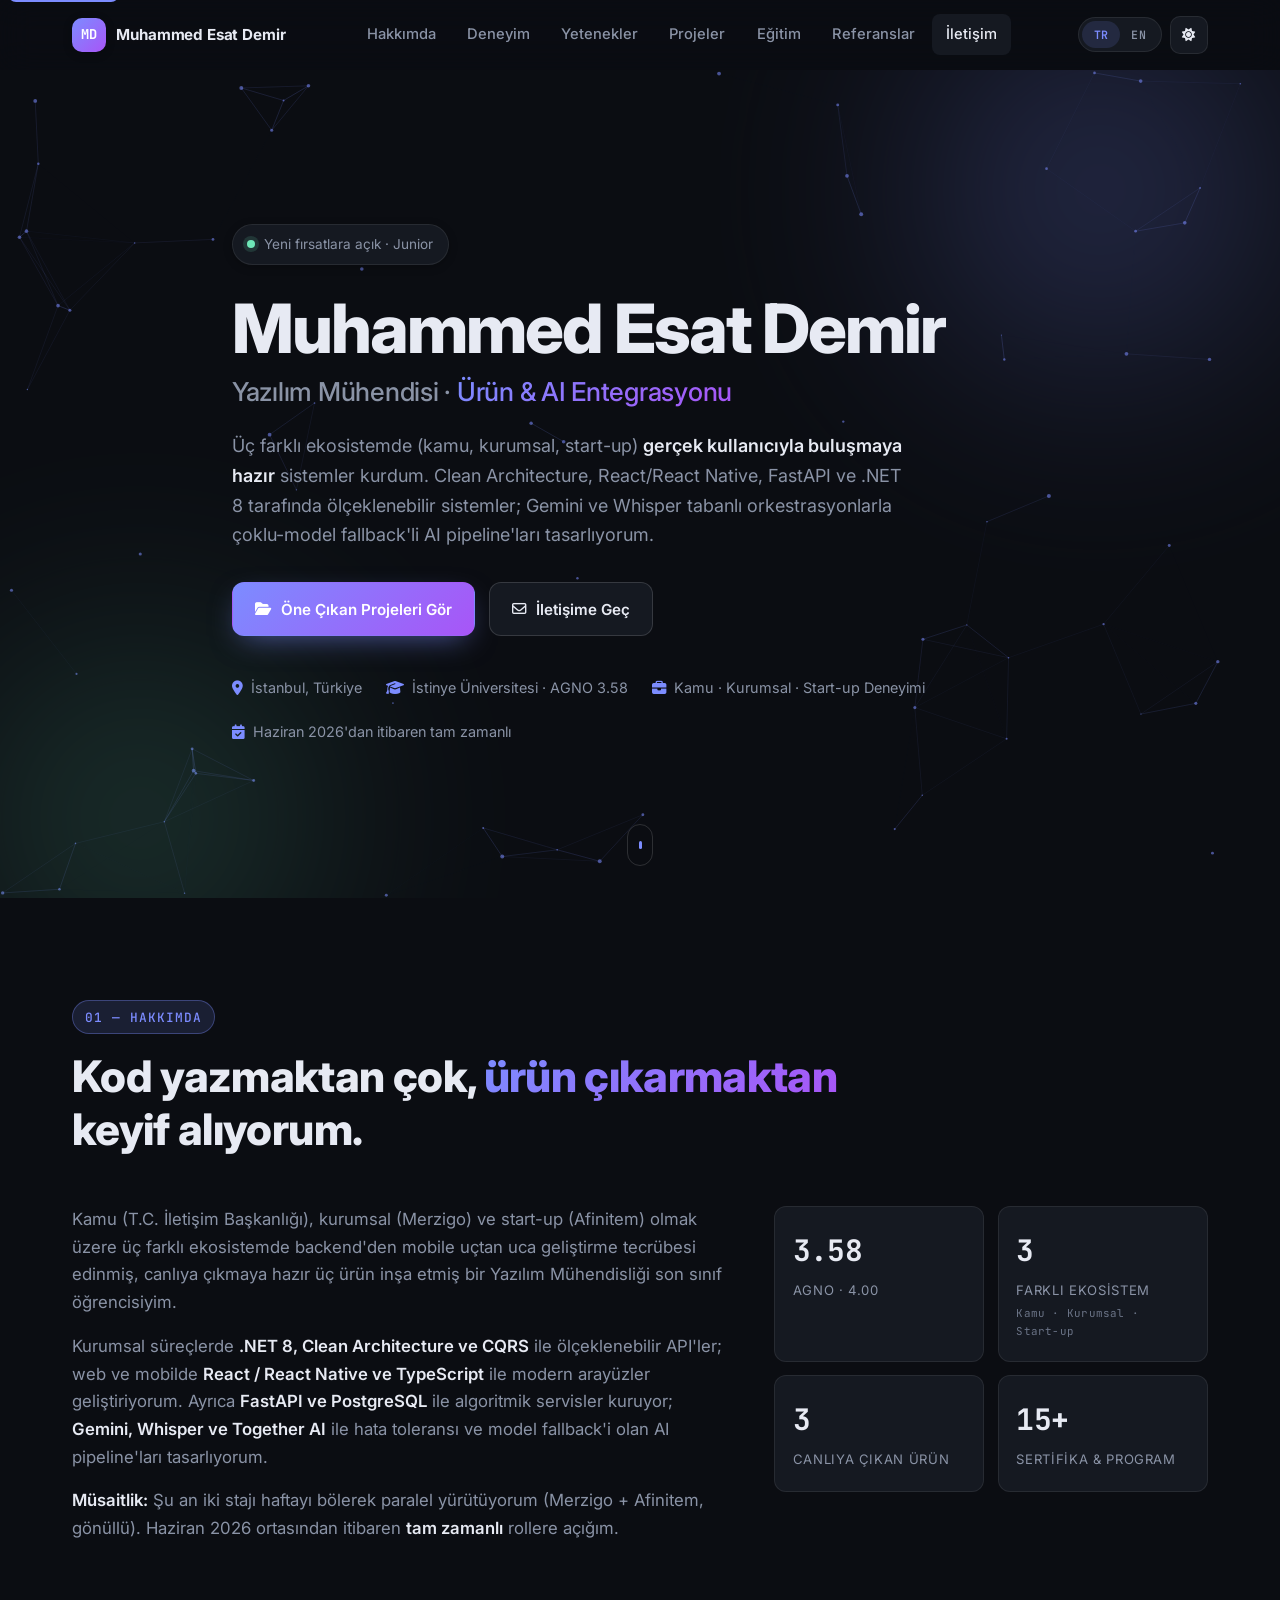
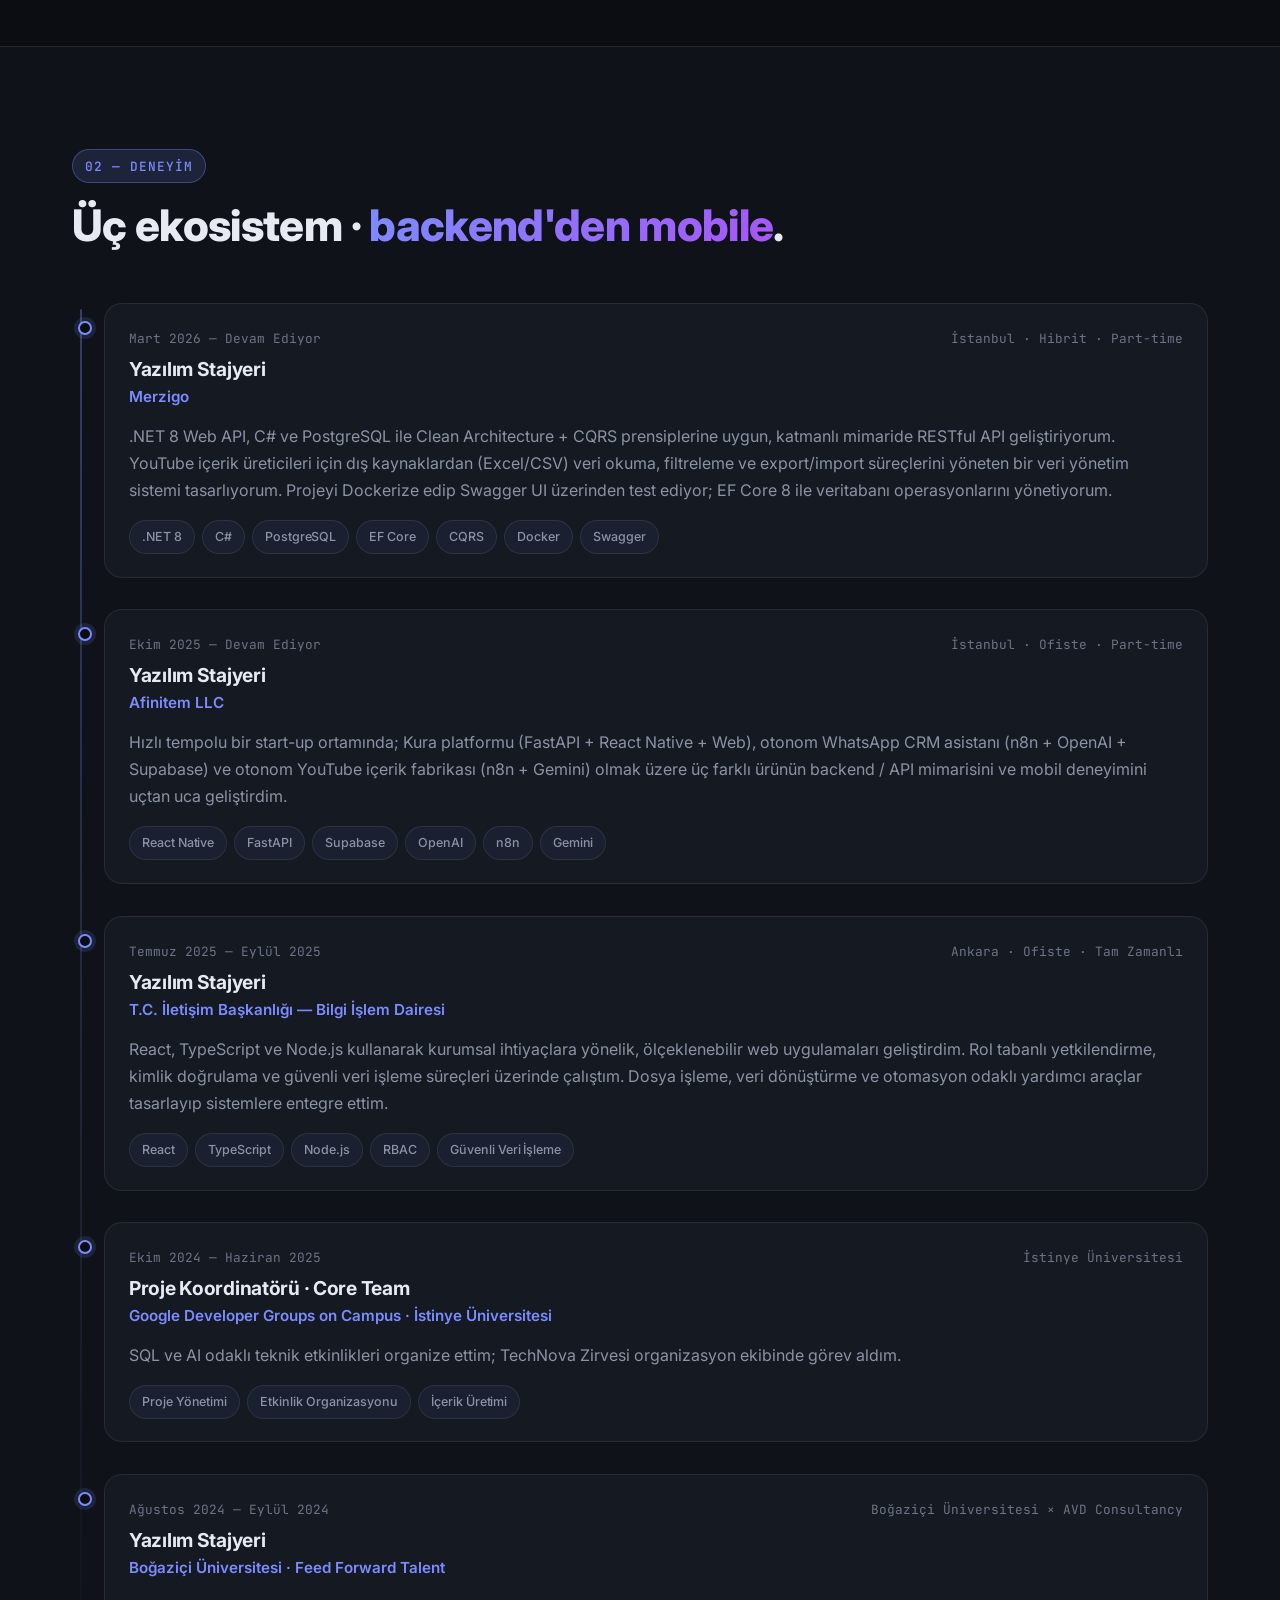
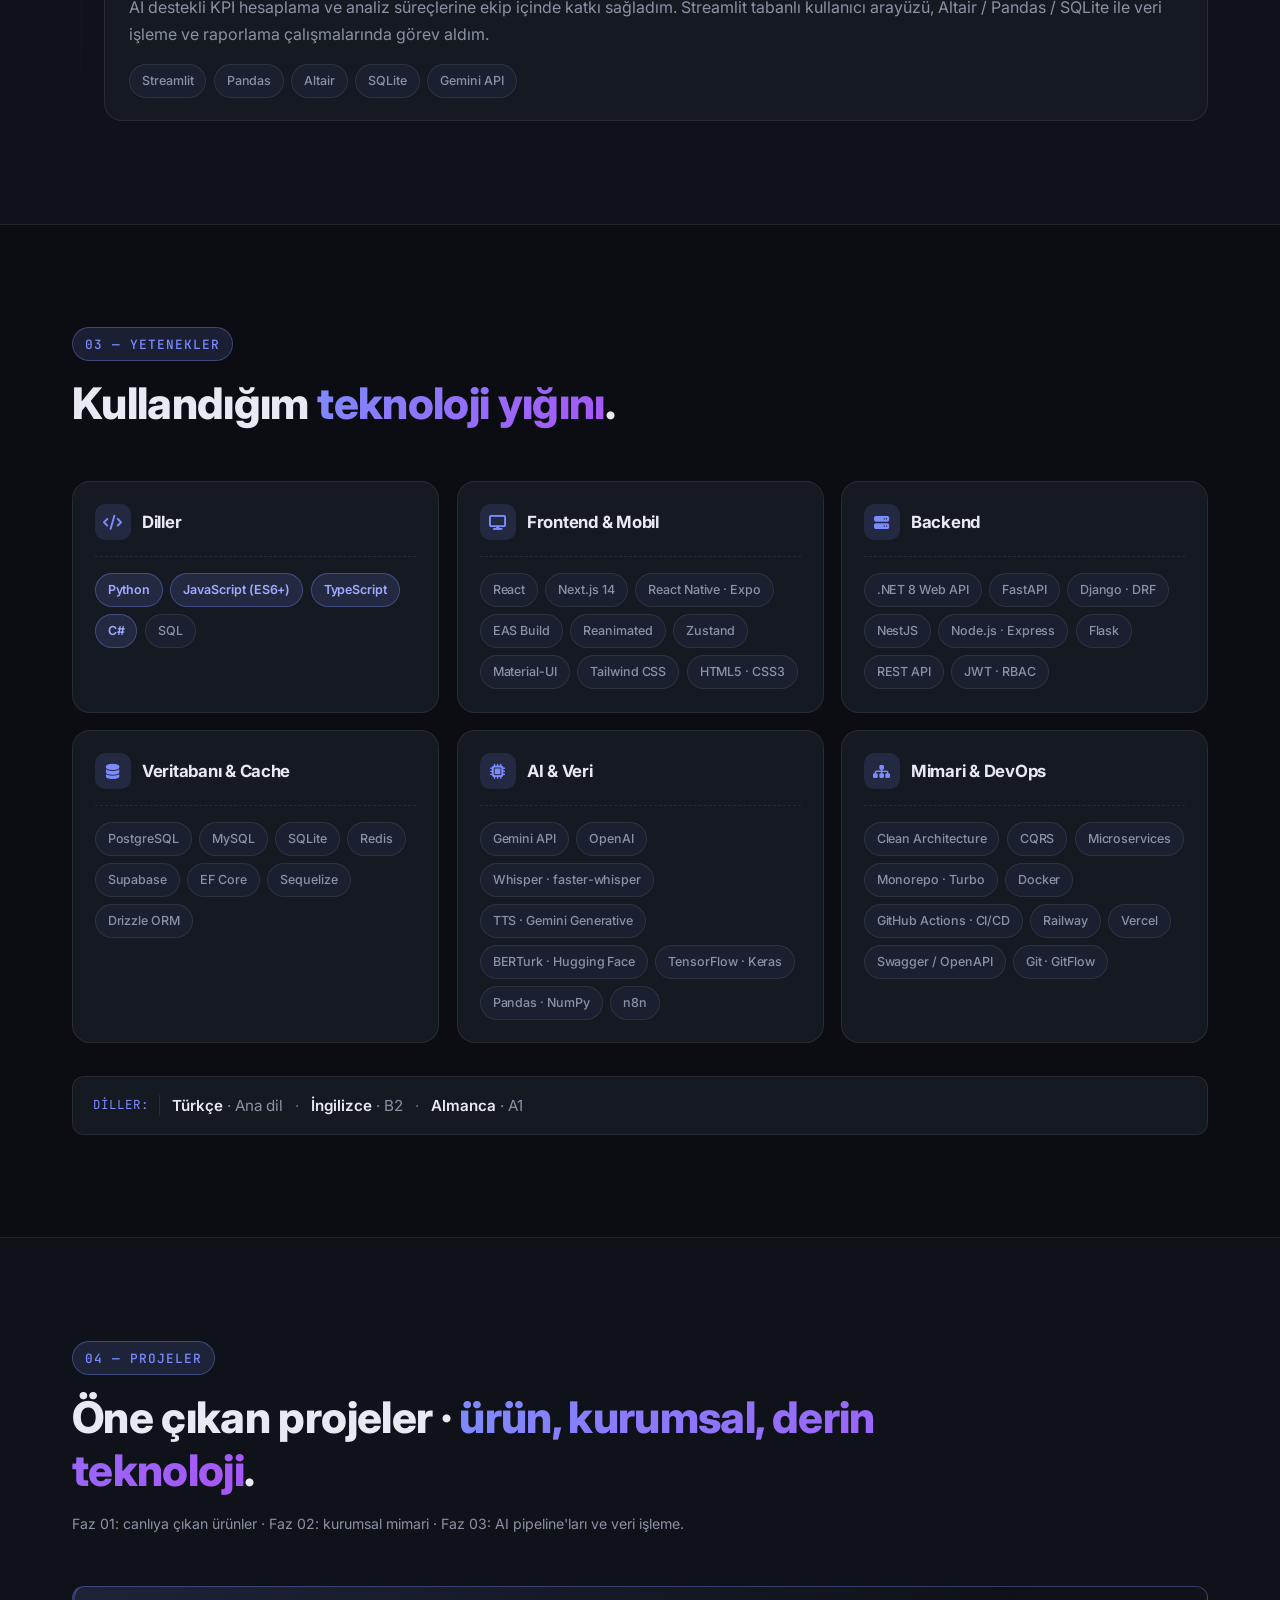
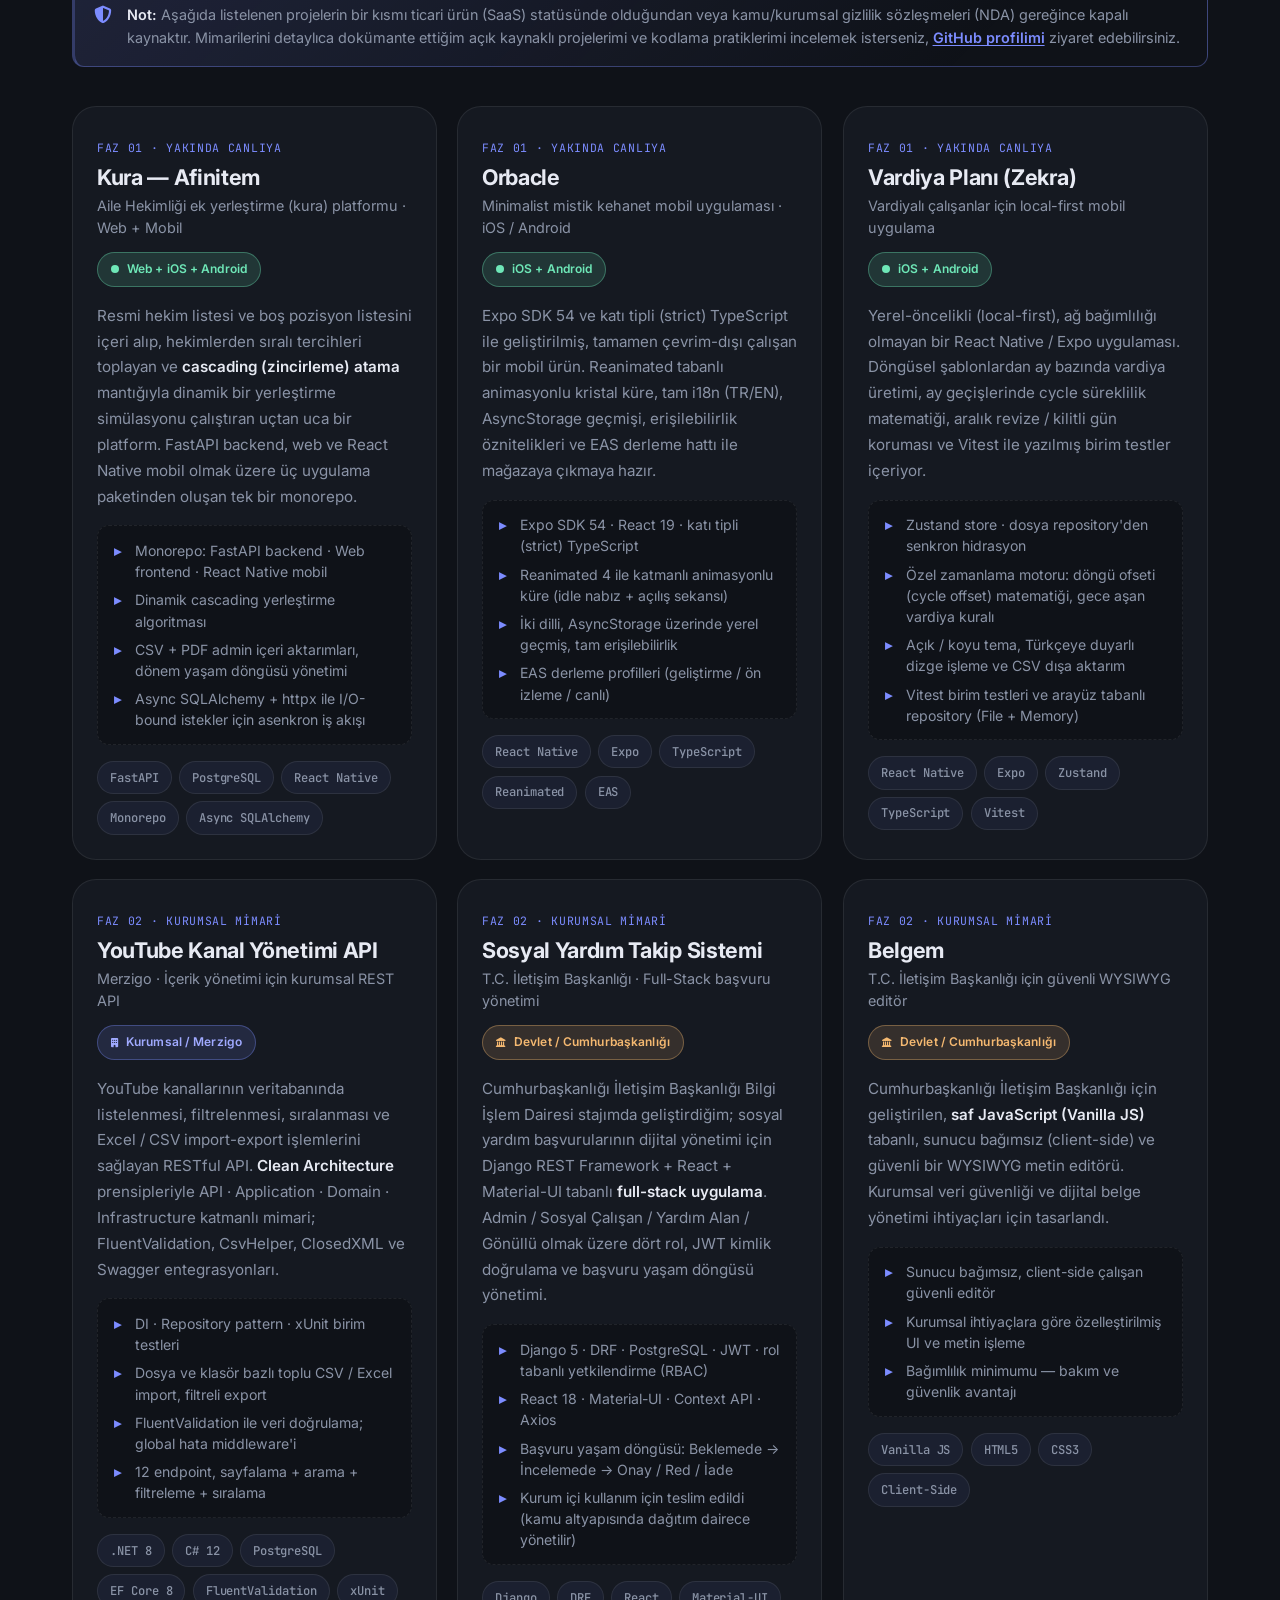
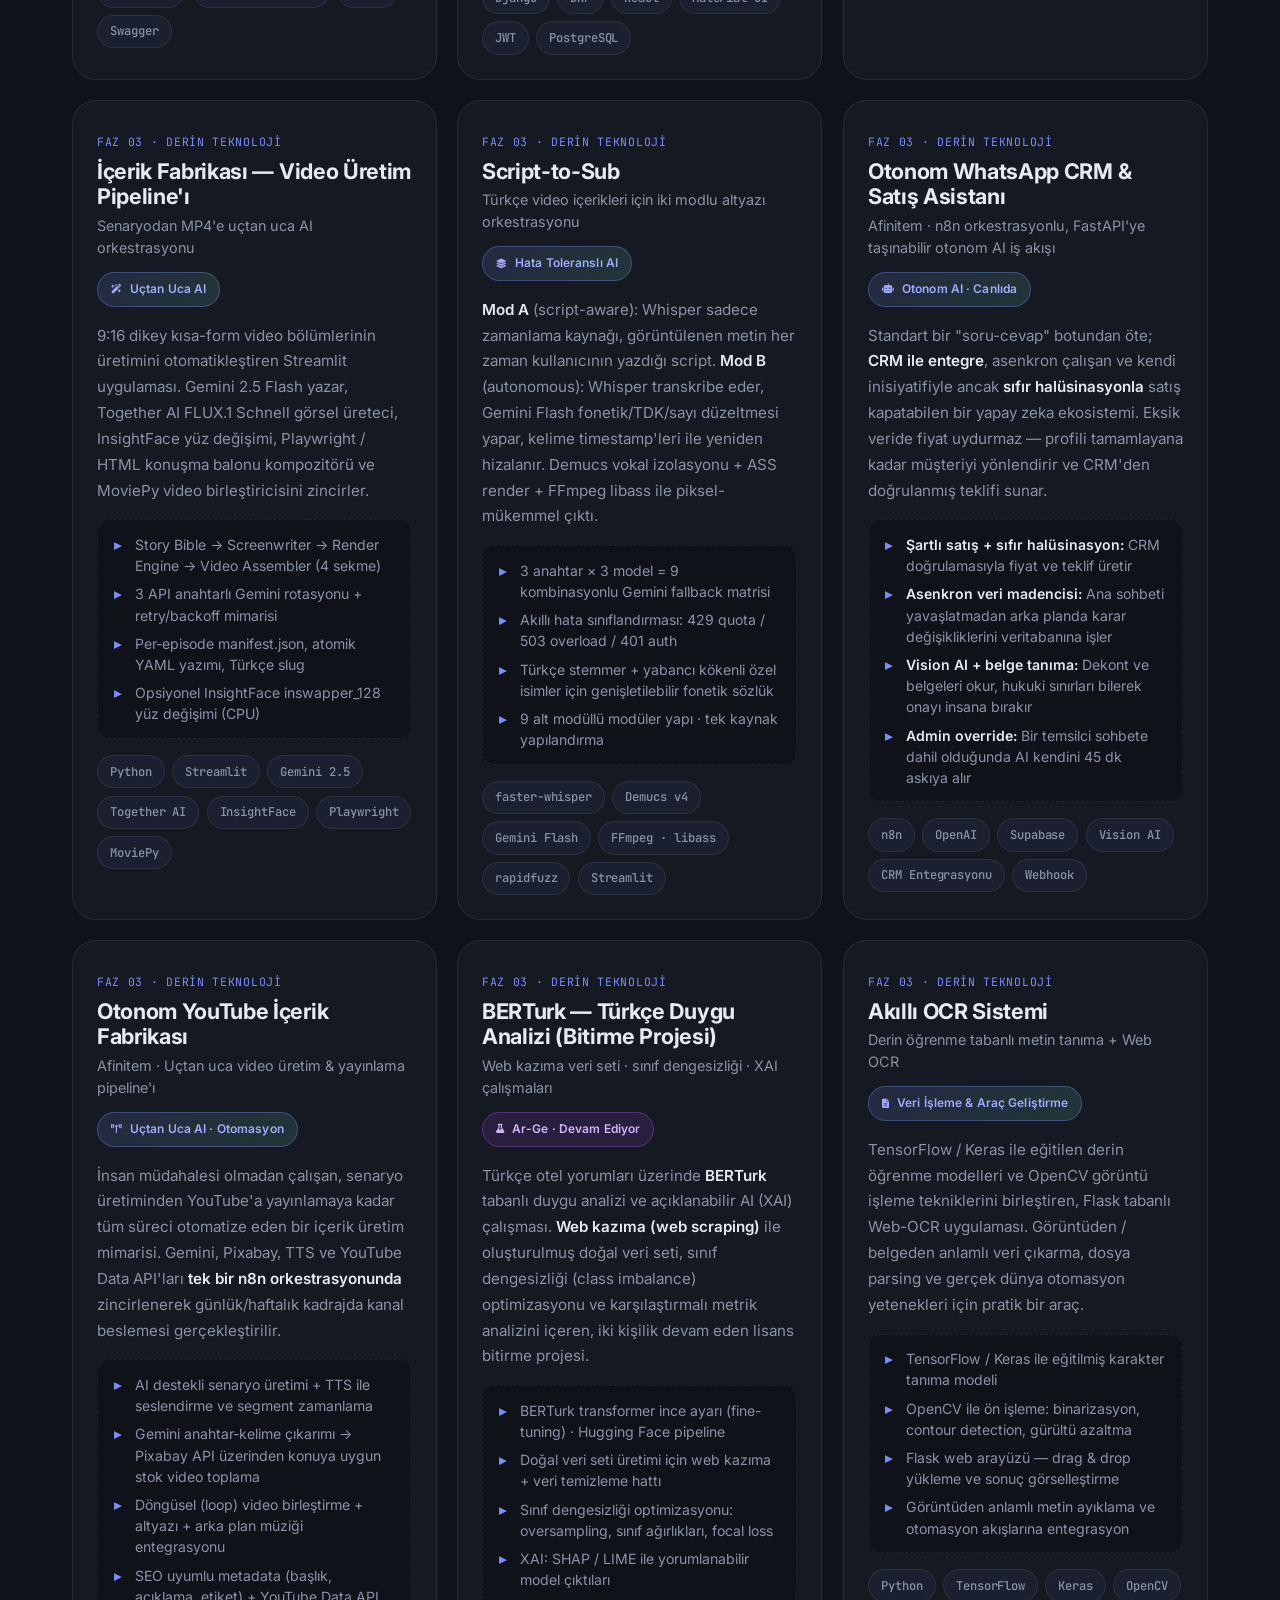
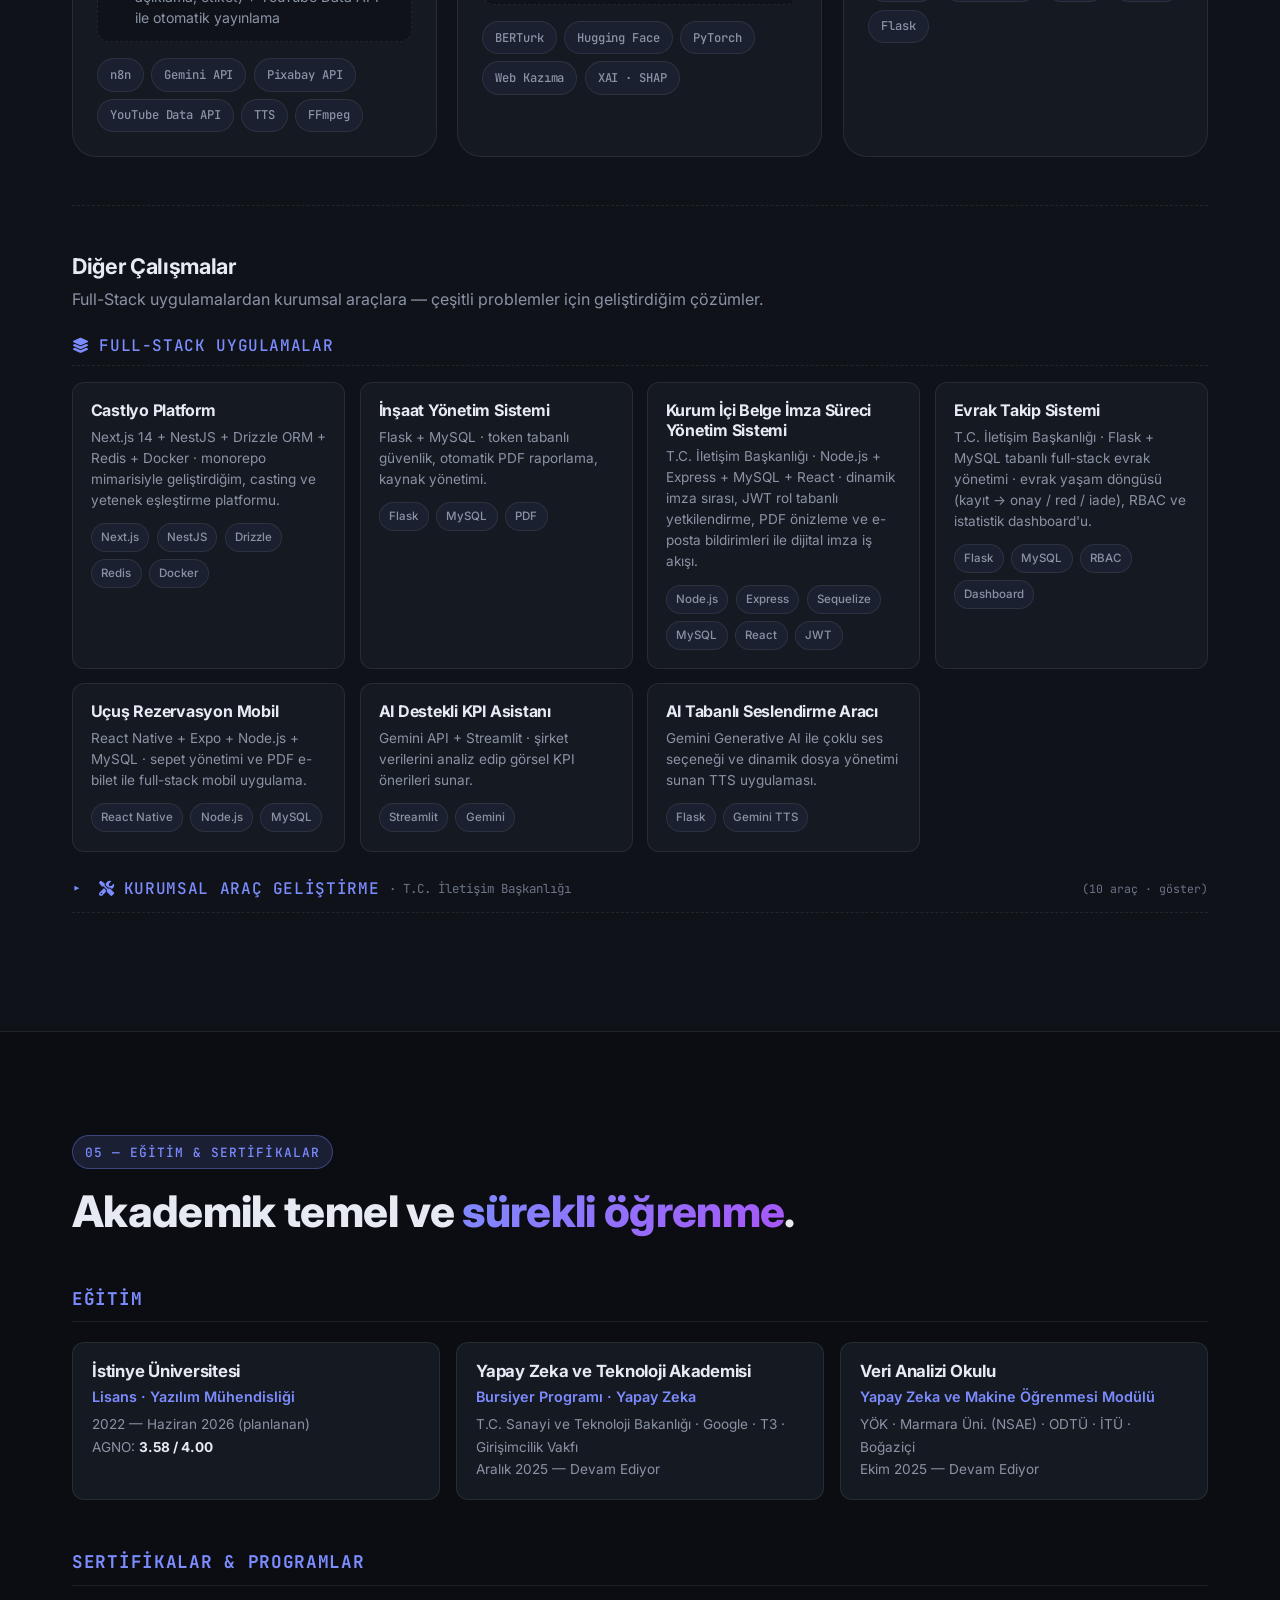
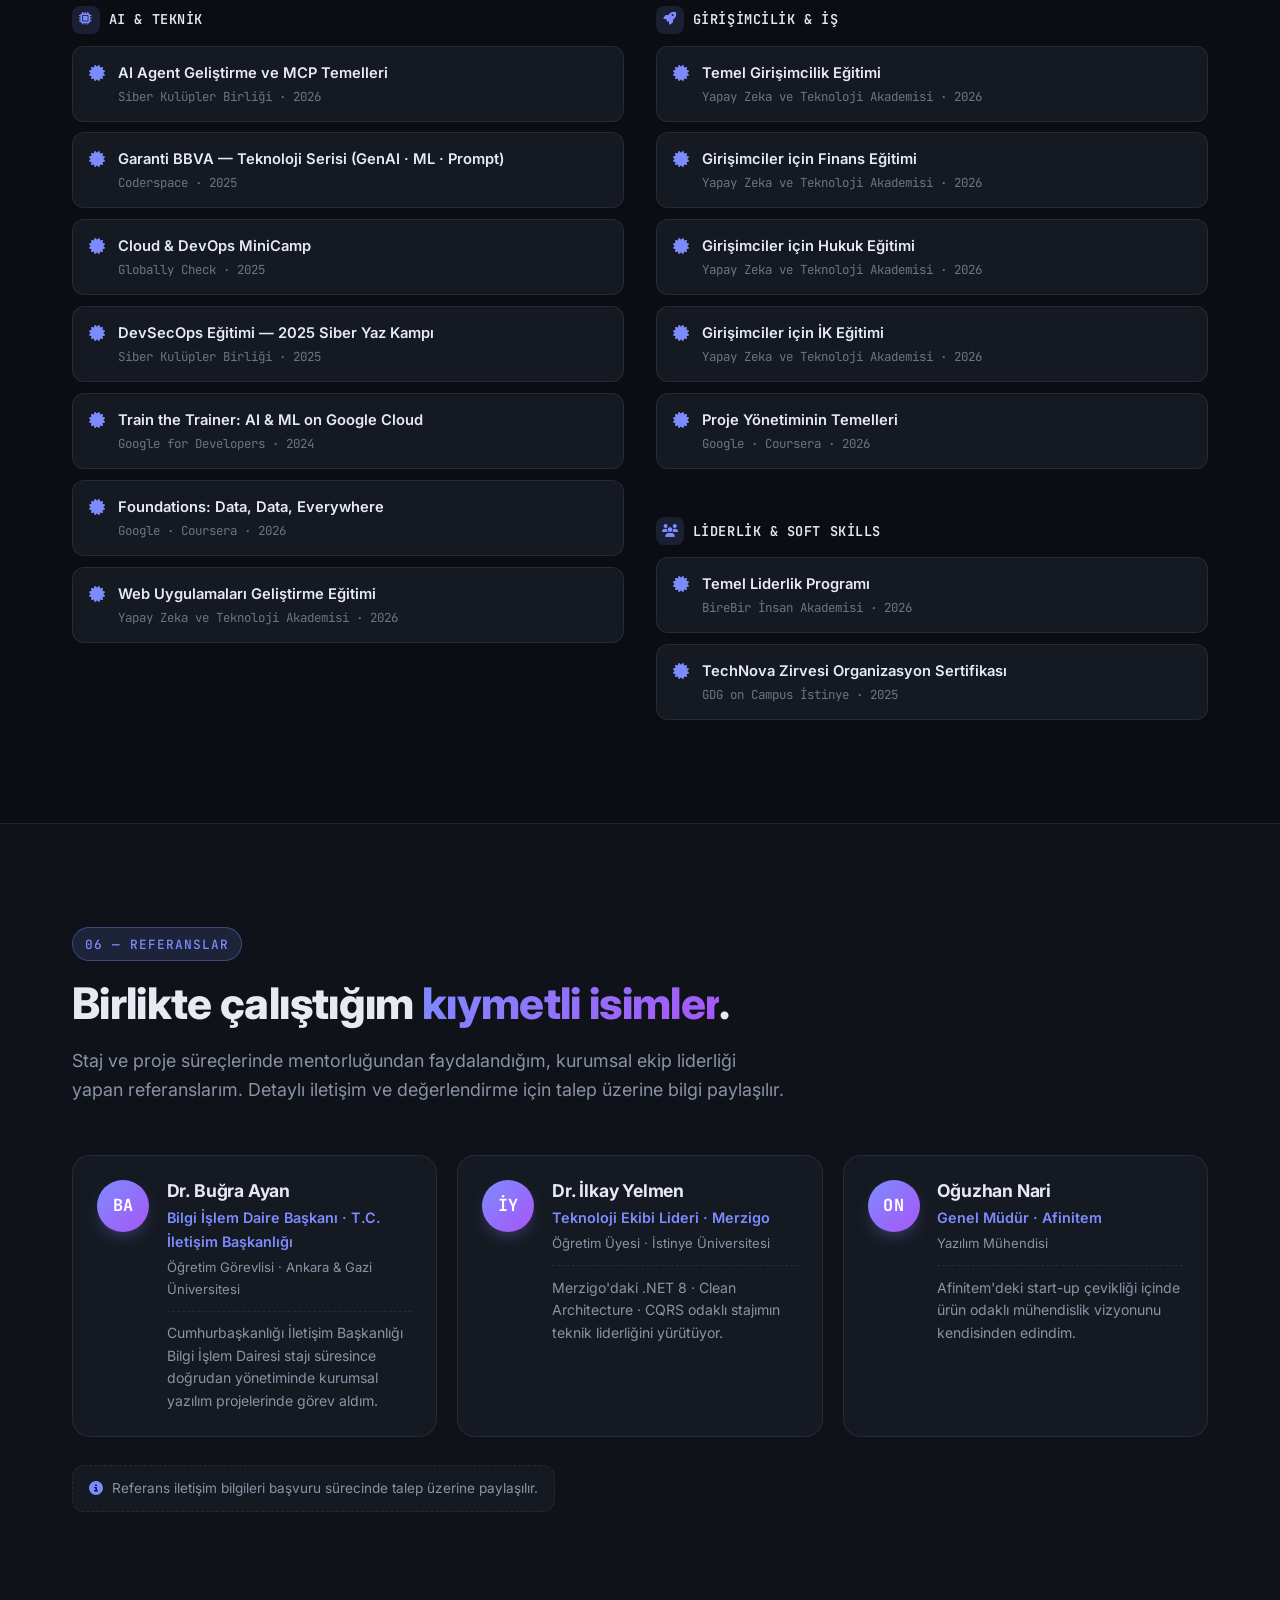
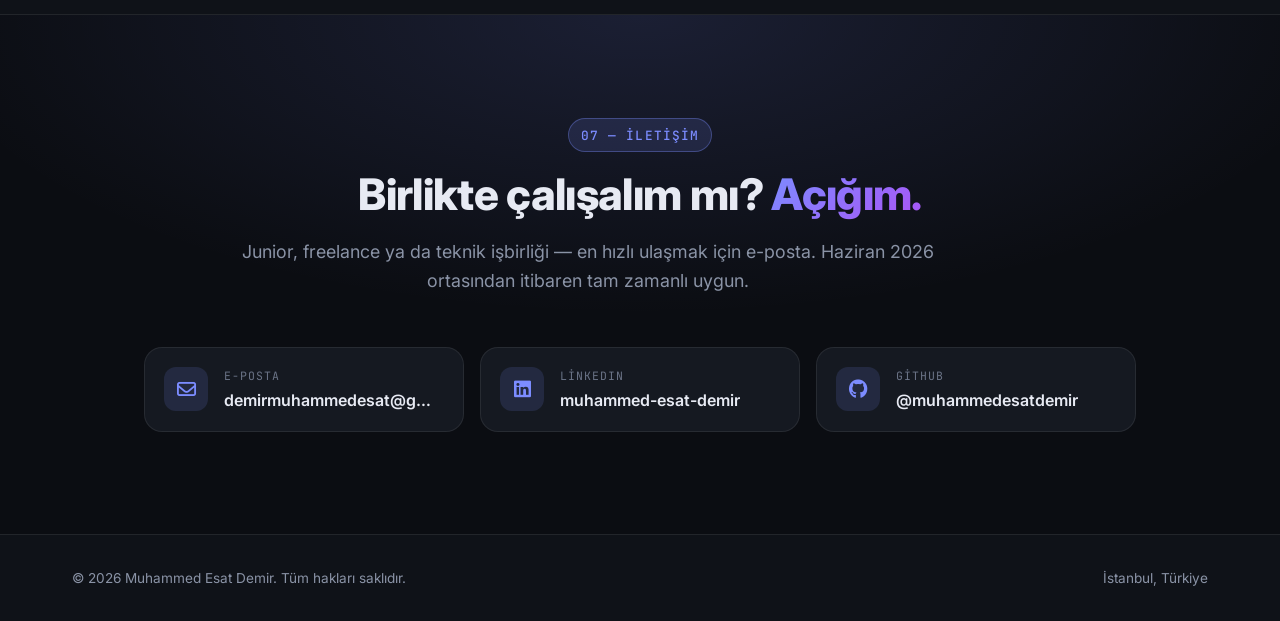
==== commit 092ccbec: "fix: resolve merge conflict in index.html, keep new site only" ====
--- a/index.html
+++ b/index.html
@@ -1,4 +1,3 @@
-<<<<<<< HEAD
 <!DOCTYPE html>
 <html lang="tr" data-theme="dark">
 <head>
@@ -1149,792 +1148,3 @@
   <script src="assets/js-new/main.js" defer></script>
 </body>
 </html>
-=======
-<!doctype html>
-<html class="no-js" lang="tr">
-
-    <head>
-        <!-- meta data -->
-        <meta charset="utf-8">
-        <meta http-equiv="X-UA-Compatible" content="IE=edge">
-        <meta name="viewport" content="width=device-width, initial-scale=1">
-        <!-- The above 3 meta tags *must* come first in the head; any other head content must come *after* these tags -->
-
-        <!--font-family-->
-		<link href="https://fonts.googleapis.com/css?family=Poppins:100,200,300,400,500,600,700,800,900&amp;subset=devanagari,latin-ext" rel="stylesheet">
-        
-        <!-- title of site -->
-        <title>Esat</title>
-
-        <!-- For favicon png -->
-		<link rel="shortcut icon" type="image/icon" href="https://img.icons8.com/?size=100&id=123524&format=png&color=000000"/>
-       
-        <!--font-awesome.min.css-->
-        <link rel="stylesheet" href="assets/css/font-awesome.min.css">
-
-		<!--flat icon css-->
-		<link rel="stylesheet" href="assets/css/flaticon.css">
-
-		<!--animate.css-->
-        <link rel="stylesheet" href="assets/css/animate.css">
-
-        <!--owl.carousel.css-->
-        <link rel="stylesheet" href="assets/css/owl.carousel.min.css">
-		<link rel="stylesheet" href="assets/css/owl.theme.default.min.css">
-		
-        <!--bootstrap.min.css-->
-        <link rel="stylesheet" href="assets/css/bootstrap.min.css">
-		
-		<!-- bootsnav -->
-		<link rel="stylesheet" href="assets/css/bootsnav.css" >	
-        
-        <!--style.css-->
-        <link rel="stylesheet" href="assets/css/style.css">
-        
-        <!--responsive.css-->
-        <link rel="stylesheet" href="assets/css/responsive.css">
-        
-        <!-- HTML5 shim and Respond.js for IE8 support of HTML5 elements and media queries -->
-        <!-- WARNING: Respond.js doesn't work if you view the page via file:// -->
-		
-        <!--[if lt IE 9]>
-			<script src="https://oss.maxcdn.com/html5shiv/3.7.3/html5shiv.min.js"></script>
-			<script src="https://oss.maxcdn.com/respond/1.4.2/respond.min.js"></script>
-        <![endif]-->
-
-    </head>
-	
-	<body>
-		<!--[if lte IE 9]>
-            <p class="browserupgrade">You are using an <strong>outdated</strong> browser. Please <a href="https://browsehappy.com/">upgrade your browser</a> to improve your experience and security.</p>
-        <![endif]-->
-		
-		<!-- top-area Start -->
-		<header class="top-area">
-			<div class="header-area">
-				<!-- Start Navigation -->
-			    <nav class="navbar navbar-default bootsnav navbar-fixed dark no-background">
-
-			        <div class="container">
-
-			            <!-- Start Header Navigation -->
-			            <div class="navbar-header">
-			                <button type="button" class="navbar-toggle" data-toggle="collapse" data-target="#navbar-menu">
-			                    <i class="fa fa-bars"></i>
-			                </button>
-			                <a class="navbar-brand" href="index.html">Esat</a>
-			            </div><!--/.navbar-header-->
-			            <!-- End Header Navigation -->
-
-			            <!-- Collect the nav links, forms, and other content for toggling -->
-			            <div class="collapse navbar-collapse menu-ui-design" id="navbar-menu">
-			                <ul class="nav navbar-nav navbar-right" data-in="fadeInDown" data-out="fadeOutUp">
-			                <li class=" smooth-menu active"></li>
-			                    <li class=" smooth-menu"><a href="#education">Eğitim</a></li>
-			                    <li class="smooth-menu"><a href="#skills">Yetenekler</a></li>
-			                    <li class="smooth-menu"><a href="#experience">Deneyim</a></li>
-			                    <li class="smooth-menu"><a href="#profiles">Profil</a></li>
-			                    <li class="smooth-menu"><a href="#portfolio">Portföy</a></li>
-			                    <li class="smooth-menu"><a href="#clients">Hedef</a></li>
-			                    <li class="smooth-menu"><a href="#contact">İletişim</a></li>
-			                </ul><!--/.nav -->
-			            </div><!-- /.navbar-collapse -->
-			        </div><!--/.container-->
-			    </nav><!--/nav-->
-			    <!-- End Navigation -->
-			</div><!--/.header-area-->
-
-		    <div class="clearfix"></div>
-
-		</header><!-- /.top-area-->
-		<!-- top-area End -->
-	
-		<!--welcome-hero start -->
-		<section id="welcome-hero" class="welcome-hero">
-			<div class="container">
-				<div class="row">
-					<div class="col-md-12 text-center">
-						<div class="header-text">
-							<h2>Merhaba <span>,</span> Ben <br> Muhammed Esat <br> Demir <span>.</span>   </h2>
-							<p>Yazılım Mühendisliği Öğrencisi</p>
-							<a href="assets/download/cv-2025_mart.pdf" target="_blank" download>Özgeçmişi İndir</a>
-						</div><!--/.header-text-->
-					</div><!--/.col-->
-				</div><!-- /.row-->
-			</div><!-- /.container-->
-
-		</section><!--/.welcome-hero-->
-		<!--welcome-hero end -->
-
-		<!--about start -->
-		<section id="about" class="about">
-			<div class="section-heading text-center">
-				<h2>Hakkımda</h2>
-			</div>
-			<div class="container">
-				<div class="about-content">
-					<div class="row">
-						<div class="col-sm-6">
-							<div class="single-about-txt">
-								<h3>
-									Yazılım mühendisliği 3.sınıf öğrencisiyim. Yazılım geliştirmeye ilgi duyuyor ve bu alanda kendini geliştirmeye devam ediyorum.
-								</h3>
-								<p>
-									Python, C, C++, C# ve web teknolojilerinden HTML-CSS üzerine küçük çaplı projelerde yer aldım ve her biri bana yeni bir şey öğretti. Bu süreçte hem yapısal programlama hem de temel nesne yönelimli yaklaşımlar hakkında deneyim kazandım.
-								<br>
-									Öğrenmeye açık yapım sayesinde farklı teknolojileri denemeyi seviyorum. Özellikle kullanıcı dostu arayüzler oluşturmak, mantıksal algoritmalar yazmak ve fikirleri koda dökmek benim için heyecan verici.
-								
-									Şu anda eğitim hayatıma devam ederken teorik bilgimi uygulamaya dökmeye ve gerçek dünya projelerinde daha fazla sorumluluk almaya odaklanıyorum.
-
-									Hedefim; yazılım alanında kendimi hem teknik hem de yaratıcı yönlerden geliştirerek ileride büyük çaplı projelerde yer almak.
-								</p>
-								<div class="row">
-									<div class="col-sm-4">
-										<div class="single-about-add-info">
-											<h3>Telefon</h3>
-											<p>0537 844 3434</p>
-										</div>
-									</div>
-									<div class="col-sm-8">
-										<div class="single-about-add-info">
-											<h3>E-mail</h3>
-											<p>muhammedesatdemir@gmail.com</p>
-										</div>
-									</div>
-									
-								</div>
-							</div>
-						</div>
-						<div class="col-sm-offset-1 col-sm-4">
-							<div class="single-about-img">
-								<img src="assets/images/about/profil.jpeg" alt="profile_image">
-								<div class="about-list-icon">
-									<ul>
-										<li>
-											<a href="https://www.linkedin.com/in/muhammed-esat-demir/" target="_blank">
-												<i  class="fa fa-linkedin" aria-hidden="true"></i>
-											</a>
-										</li><!-- / li -->
-										<li>
-											<a href="https://github.com/muhammedesatdemir" target="_blank">
-												<i  class="fa fa-github" aria-hidden="true"></i>
-											</a>
-										</li><!-- / li -->
-										
-										
-									</ul><!-- / ul -->
-								</div><!-- /.about-list-icon -->
-
-							</div>
-
-						</div>
-					</div>
-				</div>
-			</div>
-		</section><!--/.about-->
-		<!--about end -->
-		
-		<!--education start -->
-		<section id="education" class="education">
-			<div class="section-heading text-center">
-				<h2>Eğitim</h2>
-			</div>
-			<div class="container">
-				<div class="education-horizontal-timeline">
-					<div class="row">
-						<div class="col-sm-4">
-							<div class="single-horizontal-timeline">
-								<div class="experience-time">
-									<h2>2017 - 2021</h2>
-									<h3>Lise Öğrencisi</h3>
-								</div><!--/.experience-time-->
-								<div class="timeline-horizontal-border">
-									<i class="fa fa-circle" aria-hidden="true"></i>
-									<span class="single-timeline-horizontal"></span>
-								</div>
-								<div class="timeline">
-									<div class="timeline-content">
-										<h4 class="title">
-											Gazi Anadolu Lisesi
-										</h4>
-										<h5>Küçükçekmece, İstanbul</h5>
-										<p class="description">
-											Temel bilimler, matematik ve algoritma temellerine yönelik dersler aldım.	
-										</p>
-									</div><!--/.timeline-content-->
-								</div><!--/.timeline-->
-							</div>
-						</div>
-						<div class="col-sm-4">
-							<div class="single-horizontal-timeline">
-								<div class="experience-time">
-									<h2>2022 - Devam Ediyor(2026)</h2>
-									<h3>Yazılım Mühendisliği Öğrencisi</h3>
-								</div><!--/.experience-time-->
-								<div class="timeline-horizontal-border">
-									<i class="fa fa-circle" aria-hidden="true"></i>
-									<span class="single-timeline-horizontal"></span>
-								</div>
-								<div class="timeline">
-									<div class="timeline-content">
-										<h4 class="title">
-											İstinye Üniversitesi
-										</h4>
-										<h5>Sarıyer, İstanbul</h5>
-										<p class="description">
-											Veri yapıları, algoritmalar, nesne yönelimli programlama, web teknolojileri ve yazılım yaşam döngüsü üzerine eğitim alıyorum. 
-										</p>
-									</div><!--/.timeline-content-->
-								</div><!--/.timeline-->
-							</div>
-						</div>
-						<div class="col-sm-4">
-							<div class="single-horizontal-timeline">
-								<div class="experience-time">
-									<h2>Ağustos 2024 - Eylül 2024</h2>
-									<h3>Stajyer</h3>
-								</div><!--/.experience-time-->
-								<div class="timeline-horizontal-border">
-									<i class="fa fa-circle" aria-hidden="true"></i>
-									<span class="single-timeline-horizontal spacial-horizontal-line
-									"></span>
-								</div>
-								<div class="timeline">
-									<div class="timeline-content">
-										<h4 class="title">
-											Boğaziçi Üniversitesi & AVD Consultancy
-										</h4>
-										<h5>Üsküdar, İstanbul</h5>
-										<p class="description">
-											'Feed Forward Talent Program' a katılıp ortaya çıkardığımız projeyle gönüllü stajımı başarılı bir şekilde tamamladım.
-										</p>
-									</div><!--/.timeline-content-->
-								</div><!--/.timeline-->
-							</div>
-						</div>
-					</div>
-				</div>
-			</div>
-
-		</section><!--/.education-->
-		<!--education end -->
-
-		<!--skills start -->
-		<section id="skills" class="skills">
-				<div class="skill-content">
-					<div class="section-heading text-center">
-						<h2>Yetenekler</h2>
-					</div>
-					<div class="container">
-						<div class="row">
-							<div class="col-md-6">
-								<div class="single-skill-content">
-									<div class="barWrapper">
-										<span class="progressText">Python</span>
-										<div class="single-progress-txt">
-											<div class="progress ">
-												<div class="progress-bar" role="progressbar" aria-valuenow="85" aria-valuemin="10" aria-valuemax="100" style="">
-													  
-												</div>
-											</div>
-											<h3>85%</h3>	
-										</div>
-									</div><!-- /.barWrapper -->
-									<div class="barWrapper">
-										<span class="progressText">C - C++</span>
-										<div class="single-progress-txt">
-											<div class="progress ">
-											   <div class="progress-bar" role="progressbar" aria-valuenow="70" aria-valuemin="10" aria-valuemax="100" style="">
-												    
-											   </div>
-											</div>
-											<h3>70%</h3>	
-										</div>
-									</div><!-- /.barWrapper -->
-									<div class="barWrapper">
-										<span class="progressText">c#</span>
-										<div class="single-progress-txt">
-											<div class="progress ">
-											   <div class="progress-bar" role="progressbar" aria-valuenow="75" aria-valuemin="10" aria-valuemax="100" style="">
-												   
-											   </div>
-											</div>
-											<h3>75%</h3>	
-										</div>
-									</div><!-- /.barWrapper -->
-									<div class="barWrapper">
-										<span class="progressText">html5 - css3</span>
-										<div class="single-progress-txt">
-											<div class="progress ">
-											   <div class="progress-bar" role="progressbar" aria-valuenow="80" aria-valuemin="10" aria-valuemax="100" style="">
-												    
-											   </div>
-											</div>
-											<h3>80%</h3>	
-										</div>
-									</div><!-- /.barWrapper -->
-								</div>
-							</div>
-							<div class="col-md-6">
-								<div class="single-skill-content">
-									<div class="barWrapper">
-										<span class="progressText">Sonuç Odaklılık</span>
-										<div class="single-progress-txt">
-											<div class="progress ">
-												<div class="progress-bar" role="progressbar" aria-valuenow="90" aria-valuemin="10" aria-valuemax="100" style="">
-													
-												</div>
-											</div>
-											<h3>90%</h3>	
-										</div>
-									</div><!-- /.barWrapper -->
-									<div class="barWrapper">
-										<span class="progressText">Analitik Düşünme</span>
-										<div class="single-progress-txt">
-											<div class="progress ">
-											   <div class="progress-bar" role="progressbar" aria-valuenow="90" aria-valuemin="10" aria-valuemax="100" style="">
-												    
-											   </div>
-											</div>
-											<h3>90%</h3>	
-										</div>
-									</div><!-- /.barWrapper -->
-									<div class="barWrapper">
-										<span class="progressText">İletişim</span>
-										<div class="single-progress-txt">
-											<div class="progress ">
-											   <div class="progress-bar" role="progressbar" aria-valuenow="85" aria-valuemin="10" aria-valuemax="100" style="">
-												   
-											   </div>
-											</div>
-											<h3>85%</h3>	
-										</div>
-									</div><!-- /.barWrapper -->
-									<div class="barWrapper">
-										<span class="progressText"> Yaratıcılık</span>
-										<div class="single-progress-txt">
-											<div class="progress ">
-											   <div class="progress-bar" role="progressbar" aria-valuenow="90" aria-valuemin="10" aria-valuemax="100" style="">
-												    
-											   </div>
-											</div>
-											<h3>90%</h3>	
-										</div>
-									</div><!-- /.barWrapper -->
-								</div>
-							</div>
-						</div><!-- /.row -->
-					</div>	<!-- /.container -->		
-				</div><!-- /.skill-content-->
-
-		</section><!--/.skills-->
-		<!--skills end -->
-
-		<!--experience start -->
-		<section id="experience" class="experience">
-			<div class="section-heading text-center">
-				<h2>Deneyim</h2>
-			</div>
-			<div class="container">
-				<div class="experience-content">
-						<div class="main-timeline">
-							<ul>
-
-								<li>
-									<div class="single-timeline-box fix">
-										<div class="row">
-											<div class="col-md-offset-1 col-md-5 experience-time-responsive">
-												<div class="experience-time">
-													<h2>
-														<span><i class="fa fa-circle" aria-hidden="true"></i></span>
-														2024 - 2025
-													</h2>
-													<h3>Proje Koordinatörü</h3>
-												</div><!--/.experience-time-->
-											</div><!--/.col-->
-											<div class="col-md-5">
-												<div class="timeline">
-													<div class="timeline-content text-right">
-														<h4 class="title">
-															GDG on Campus İstinye University
-														</h4>
-														<h5>Sarıyer, İstanbul</h5>
-														<p class="description">
-															Üniversitemin Google bünyesinde faaliyet gösteren resmi öğrenci kulübünün proje ekibinde aktif olarak görev aldım.
-														</p>
-													</div><!--/.timeline-content-->
-												</div><!--/.timeline-->
-											</div><!--/.col-->
-											<div class="col-md-offset-1 col-md-5 experience-time-main">
-												<div class="experience-time">
-													<h2>
-														<span><i class="fa fa-circle" aria-hidden="true"></i></span>
-														2024 - 2025
-													</h2>
-													<h3>Proje Koordinatörü</h3>
-												</div><!--/.experience-time-->
-											</div><!--/.col-->
-										</div>
-									</div><!--/.single-timeline-box-->
-								</li>
-
-								<li>
-									<div class="single-timeline-box fix">
-										<div class="row">
-											<div class="col-md-5">
-												<div class="experience-time text-right">
-													<h2>Ağustos 2024 - Eylül 2024</h2>
-													<h3>Stajyer</h3>
-												</div><!--/.experience-time-->
-											</div><!--/.col-->
-											<div class="col-md-offset-1 col-md-5">
-												<div class="timeline">
-													<div class="timeline-content">
-														<h4 class="title">
-															<span><i class="fa fa-circle" aria-hidden="true"></i></span>
-															Boğaziçi Üniversitesi & AVD Consultancy
-														</h4>
-														<h5>Üsküdar, İstanbul</h5>
-														<p class="description">
-															'Feed Forward Talent Program' a katılıp ortaya çıkardığımız projeyle gönüllü stajımı başarılı bir şekilde tamamladım.
-														</p>
-													</div><!--/.timeline-content-->
-												</div><!--/.timeline-->
-											</div><!--/.col-->
-										</div>
-									</div><!--/.single-timeline-box-->
-								</li>
-
-							</ul>
-						</div><!--.main-timeline-->
-					</div><!--.experience-content-->
-			</div>
-
-		</section><!--/.experience-->
-		<!--experience end -->
-
-		<!--profiles start -->
-		<section id="profiles" class="profiles">
-			<div class="profiles-details">
-				<div class="section-heading text-center">
-					<h2>Profil</h2>
-				</div>
-				<div class="container">
-					<div class="profiles-content">
-						<div class="row">
-							<div class="col-sm-6">
-								<div class="single-profile">
-									<div class="profile-txt">
-										<a href="https://www.linkedin.com/in/muhammed-esat-demir/" target="_blank">
-											<i class="fa fa-linkedin"></i></a>
-										<div class="profile-icon-name">LinkedIn</div>
-									</div>
-									<div class="single-profile-overlay">
-										<div class="profile-txt">
-											<a href="https://www.linkedin.com/in/muhammed-esat-demir/" target="_blank">
-												<i class="fa fa-linkedin" target="_blank"></i></a>
-											<div class="profile-icon-name">LinkedIn</div>
-										</div>
-									</div>
-								</div>
-							</div>
-							
-							<div class="col-sm-6">
-								<div class="single-profile profile-no-border">
-									<div class="profile-txt">
-										<a href="https://github.com/muhammedesatdemir" target="_blank"><i class="flaticon-github-logo"></i></a>
-										<div class="profile-icon-name">github</div>
-									</div>
-									<div class="single-profile-overlay">
-										<div class="profile-txt">
-											<a href="https://github.com/muhammedesatdemir" target="_blank"><i class="flaticon-github-logo"></i></a>
-											<div class="profile-icon-name">github</div>
-										</div>
-									</div>
-								</div>
-							</div>
-						</div>
-						
-						</div>
-					</div>
-				</div>
-			</div>
-
-		</section><!--/.profiles-->
-		<!--profiles end -->
-
-		<!--portfolio start -->
-		<section id="portfolio" class="portfolio">
-			<div class="portfolio-details">
-				<div class="section-heading text-center">
-					<h2>Portföy</h2>
-				</div>
-				<div class="container">
-					<div class="portfolio-content">
-						<div class="isotope">
-							<div class="row">
-								<div class="col-sm-4">
-									<div class="item">
-										<img src="assets/images/portfolio/v2.png" alt="portfolio image"/>
-										<div class="isotope-overlay">
-											<a href="https://github.com/muhammedesatdemir/turtle" target="_blank">
-												Turtle Race
-											</a>
-										</div><!-- /.isotope-overlay -->
-									</div><!-- /.item -->
-									<div class="item">
-										<img src="assets/images/portfolio/v4.png" alt="portfolio image"/>
-										<div class="isotope-overlay">
-											<a href="https://github.com/muhammedesatdemir/website" target="_blank">
-												A Milli Takım Arşivi
-											</a>
-										</div><!-- /.isotope-overlay -->
-									</div><!-- /.item -->
-								</div><!-- /.col -->
-
-								<div class="col-sm-4">
-									<div class="item">
-										<img src="assets/images/portfolio/v3.png" alt="portfolio image"/>
-										<div class="isotope-overlay">
-											<a href="https://github.com/muhammedesatdemir/PDF_Donusturucu" target="_blank">
-												PDF Dönüştürücü
-											</a>
-										</div><!-- /.isotope-overlay -->
-									</div><!-- /.item -->
-								</div><!-- /.col -->
-
-								<div class="col-sm-4">
-									<div class="item">
-										<img src="assets/images/portfolio/v1.png" alt="portfolio image"/>
-										<div class="isotope-overlay">
-											<a href="https://github.com/muhammedesatdemir/Snake" target="_blank">
-												Classic Snake Game
-											</a>
-										</div><!-- /.isotope-overlay -->
-									</div><!-- /.item -->
-									<div class="item">
-										<img src="assets/images/portfolio/v5.png" alt="portfolio image"/>
-										<div class="isotope-overlay">
-											<a href="https://github.com/muhammedesatdemir/app" target="_blank">
-												Speda: AI KPI Assistant
-											</a>
-										</div><!-- /.isotope-overlay -->
-									</div><!-- /.item -->
-								</div><!-- /.col -->
-							</div><!-- /.row -->
-						</div><!--/.isotope-->
-					</div><!--/.gallery-content-->
-				</div><!--/.container-->
-			</div><!--/.portfolio-details-->
-
-		</section><!--/.portfolio-->
-		<!--portfolio end -->
-
-		<!--clients start -->
-		<section id="clients" class="clients">
-			<div class="section-heading text-center">
-				<h2>Gelecekte çalışmayı hedeflediğim şirketler</h2>
-			</div>
-			<div class="clients-area">
-				<div class="container">
-					<div class="owl-carousel owl-theme" id="client">
-						<div class="item">
-							<a href="https://abc.xyz" target="_blank">
-								<img src="assets/images/clients/b1.png" class="logo-img" alt="logo" />
-							</a>
-						</div><!--/.item-->
-						<div class="item">
-							<a href="https://www.turkishairlines.com" target="_blank">
-								<img src="assets/images/clients/b2.png" class="logo-img" alt="logo" />
-							</a>
-						</div><!--/.item-->
-						<div class="item">
-							<a href="https://www.amazon.com" target="_blank">
-								<img src="assets/images/clients/b3.png" class="logo-img" alt="logo" />
-							</a>
-						</div><!--/.item-->
-						<div class="item">
-							<a href="https://www.microsoft.com" target="_blank">
-								<img src="assets/images/clients/b4.png" class="logo-img" alt="logo" />
-							</a>
-						</div><!--/.item-->
-						<div class="item">
-							<a href="https://www.nvidia.com" target="_blank">
-								<img src="assets/images/clients/b5.png" class="logo-img" alt="logo" />
-							</a>
-						</div><!--/.item-->
-						<div class="item">
-							<a href="https://www.aselsan.com.tr" target="_blank">
-								<img src="assets/images/clients/b6.png" class="logo-img" alt="logo" />
-							</a>
-						</div><!--/.item-->
-						<div class="item">
-							<a href="https://www.intel.com" target="_blank">
-								<img src="assets/images/clients/b7.png" class="logo-img" alt="logo" />
-							</a>
-						</div>
-						<div class="item">
-							<a href="https://www.turkcell.com.tr" target="_blank">
-								<img src="assets/images/clients/b8.png" class="logo-img" alt="logo" />
-							</a>
-						</div>
-						<div class="item">
-							<a href="https://www.tusas.com" target="_blank">
-								<img src="assets/images/clients/b9.png" class="logo-img" alt="logo" />
-							</a>
-						</div><!--/.item-->
-					</div><!--/.owl-carousel-->
-				</div><!--/.container-->
-			</div><!--/.clients-area-->
-
-		</section><!--/.clients-->
-
-		</section><!--/.clients-->
-		<!--clients end -->
-
-		<!--contact start -->
-		<section id="contact" class="contact">
-			<div class="section-heading text-center">
-				<h2>Bana Ulaşın</h2>
-			</div>
-			<div class="container">
-				<div class="contact-content">
-					<div class="row">
-						<div class="col-md-offset-1 col-md-5 col-sm-6">
-							<div class="single-contact-box">
-								<div class="contact-form">
-									<form>
-										<div class="row">
-											<div class="col-sm-6 col-xs-12">
-												<div class="form-group">
-												  <input type="text" class="form-control" id="name" placeholder="Ad*" name="name">
-												</div><!--/.form-group-->
-											</div><!--/.col-->
-											<div class="col-sm-6 col-xs-12">
-												<div class="form-group">
-													<input type="email" class="form-control" id="email" placeholder="Email*" name="email">
-												</div><!--/.form-group-->
-											</div><!--/.col-->
-										</div><!--/.row-->
-										<div class="row">
-											<div class="col-sm-12">
-												<div class="form-group">
-													<input type="text" class="form-control" id="subject" placeholder="Konu" name="subject">
-												</div><!--/.form-group-->
-											</div><!--/.col-->
-										</div><!--/.row-->
-										<div class="row">
-											<div class="col-sm-12">
-												<div class="form-group">
-													<textarea class="form-control" rows="8" id="comment" placeholder="Mesaj" ></textarea>
-												</div><!--/.form-group-->
-											</div><!--/.col-->
-										</div><!--/.row-->
-										<div class="row">
-											<div class="col-sm-12">
-												<div class="single-contact-btn">
-													<a class="contact-btn" href="#" role="button">Gönder</a>
-												</div><!--/.single-single-contact-btn-->
-											</div><!--/.col-->
-										</div><!--/.row-->
-									</form><!--/form-->
-								</div><!--/.contact-form-->
-							</div><!--/.single-contact-box-->
-						</div><!--/.col-->
-						<div class="col-md-offset-1 col-md-5 col-sm-6">
-							<div class="single-contact-box">
-								<div class="contact-adress">
-									<div class="contact-add-head">
-										<h3>Muhammed Esat Demir</h3>
-										<p>Yazılım Mühendisliği Öğrencisi</p>
-									</div>
-									<div class="contact-add-info">
-										<div class="single-contact-add-info">
-											<h3>Telefon</h3>
-											<p>0537 844 3434</p>
-										</div>
-										<div class="single-contact-add-info">
-											<h3>Email</h3>
-											<p>muhammedesatdemir@gmail.com</p>
-										</div>
-										<div class="single-contact-add-info">
-											<h3>website</h3>
-											<p>www.muhammedesatdemir.com</p>
-										</div>
-									</div>
-								</div><!--/.contact-adress-->
-								<div class="hm-foot-icon">
-									<ul>
-										<li><a href="https://www.linkedin.com/in/muhammed-esat-demir/" target="_blank"><i class="fa fa-linkedin"></i></a></li><!--/li-->
-										<li><a href="https://github.com/muhammedesatdemir" target="_blank"><i class="fa fa-github"></i></a></li><!--/li-->
-									</ul><!--/ul-->
-								</div><!--/.hm-foot-icon-->
-							</div><!--/.single-contact-box-->
-						</div><!--/.col-->
-					</div><!--/.row-->
-				</div><!--/.contact-content-->
-			</div><!--/.container-->
-
-		</section><!--/.contact-->
-		<!--contact end -->
-
-		<!--footer-copyright start-->
-		<footer id="footer-copyright" class="footer-copyright">
-			<div class="container">
-				<div class="hm-footer-copyright text-center">
-					<p>
-						&copy; 2025 M.Esat Demir. Şablon tasarımı: <a href="https://www.themesine.com/">themesine</a>
-					</p><!--/p-->
-				</div><!--/.text-center-->
-			</div><!--/.container-->
-
-			<div id="scroll-Top">
-				<div class="return-to-top">
-					<i class="fa fa-angle-up " id="scroll-top" ></i>
-				</div>
-				
-			</div><!--/.scroll-Top-->
-			
-        </footer><!--/.footer-copyright-->
-		<!--footer-copyright end-->
-		
-		<!-- Include all js compiled plugins (below), or include individual files as needed -->
-
-		<script src="assets/js/jquery.js"></script>
-        
-        <!--modernizr.min.js-->
-        <script src="https://cdnjs.cloudflare.com/ajax/libs/modernizr/2.8.3/modernizr.min.js"></script>
-		
-		<!--bootstrap.min.js-->
-        <script src="assets/js/bootstrap.min.js"></script>
-		
-		<!-- bootsnav js -->
-		<script src="assets/js/bootsnav.js"></script>
-		
-		<!-- jquery.sticky.js -->
-		<script src="assets/js/jquery.sticky.js"></script>
-		
-		<!-- for progress bar start-->
-
-		<!-- progressbar js -->
-		<script src="assets/js/progressbar.js"></script>
-
-		<!-- appear js -->
-		<script src="assets/js/jquery.appear.js"></script>
-
-		<!-- for progress bar end -->
-
-		<!--owl.carousel.js-->
-        <script src="assets/js/owl.carousel.min.js"></script>
-
-
-		<script src="https://cdnjs.cloudflare.com/ajax/libs/jquery-easing/1.4.1/jquery.easing.min.js"></script>
-		
-        
-        <!--Custom JS-->
-        <script src="assets/js/custom.js"></script>
-        
-    </body>
-	
-</html>
->>>>>>> 808386416de116756e92985559ff3aafed1bdb26
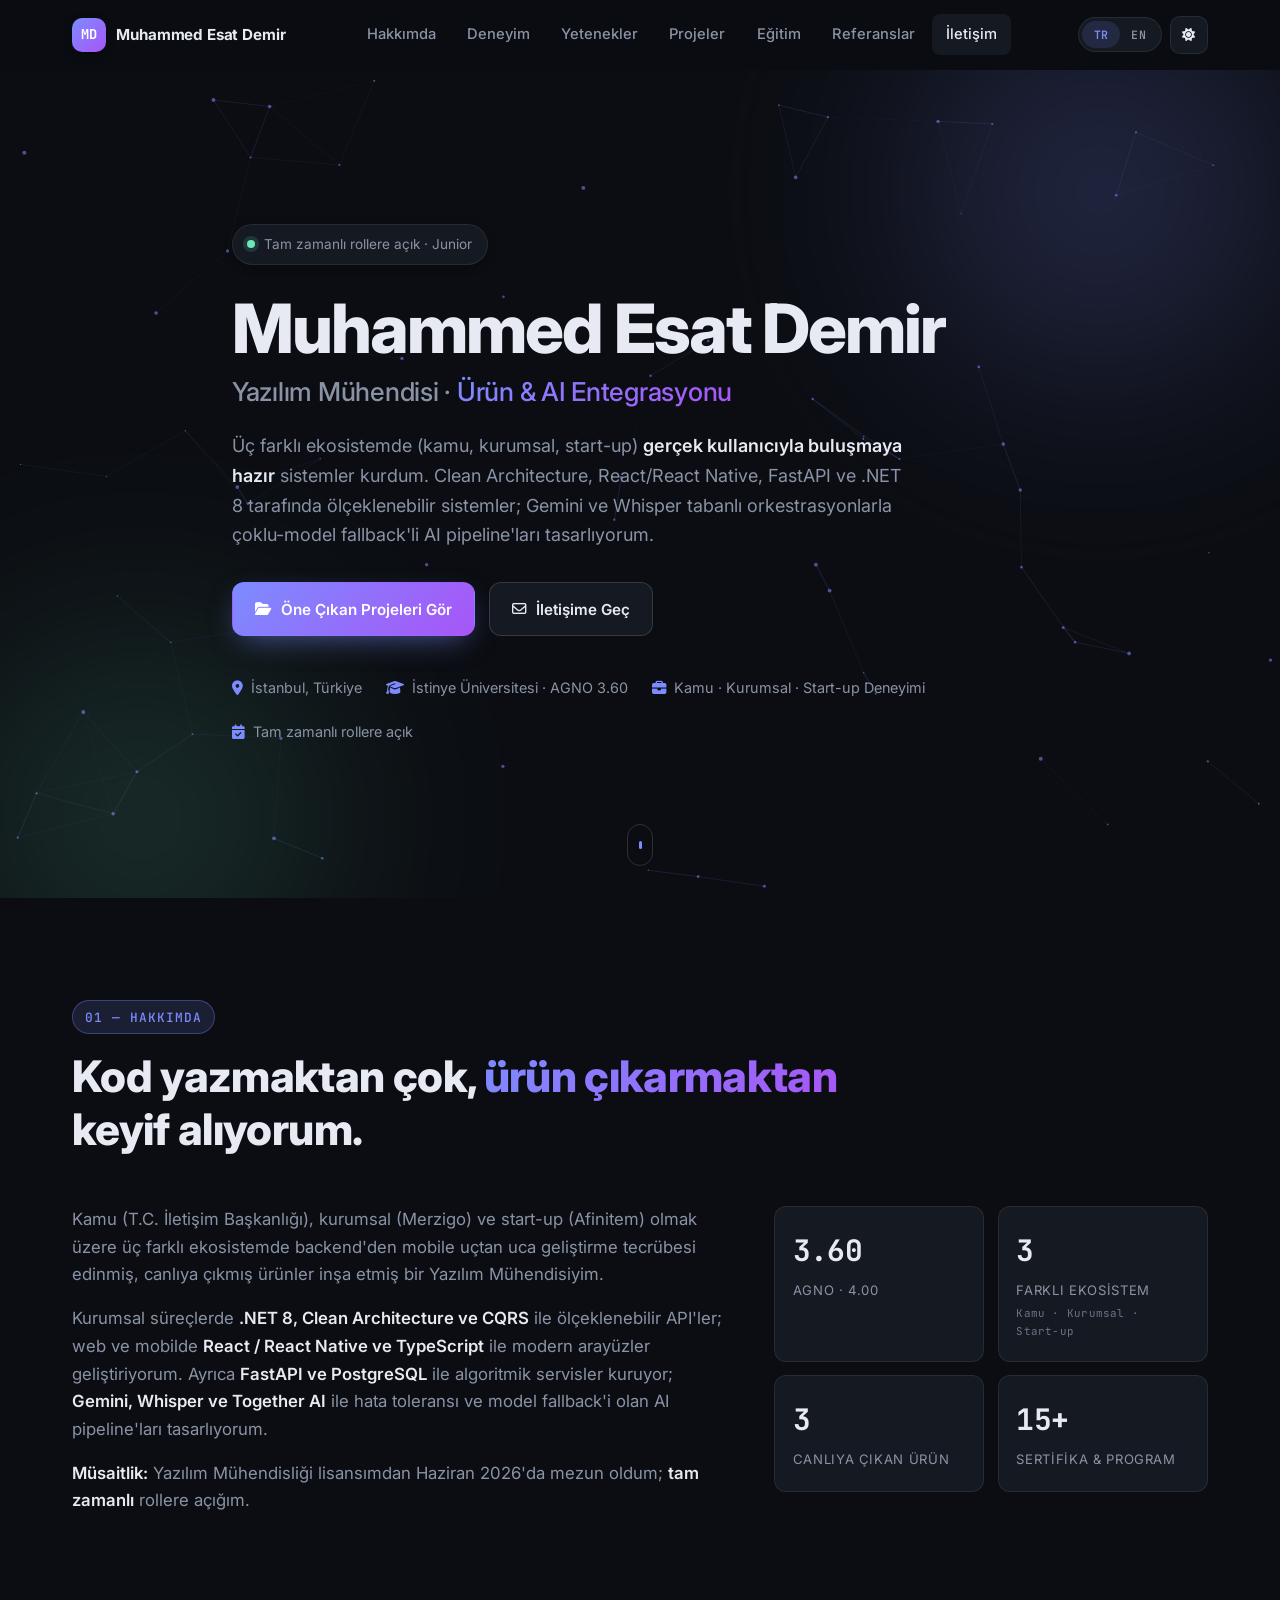
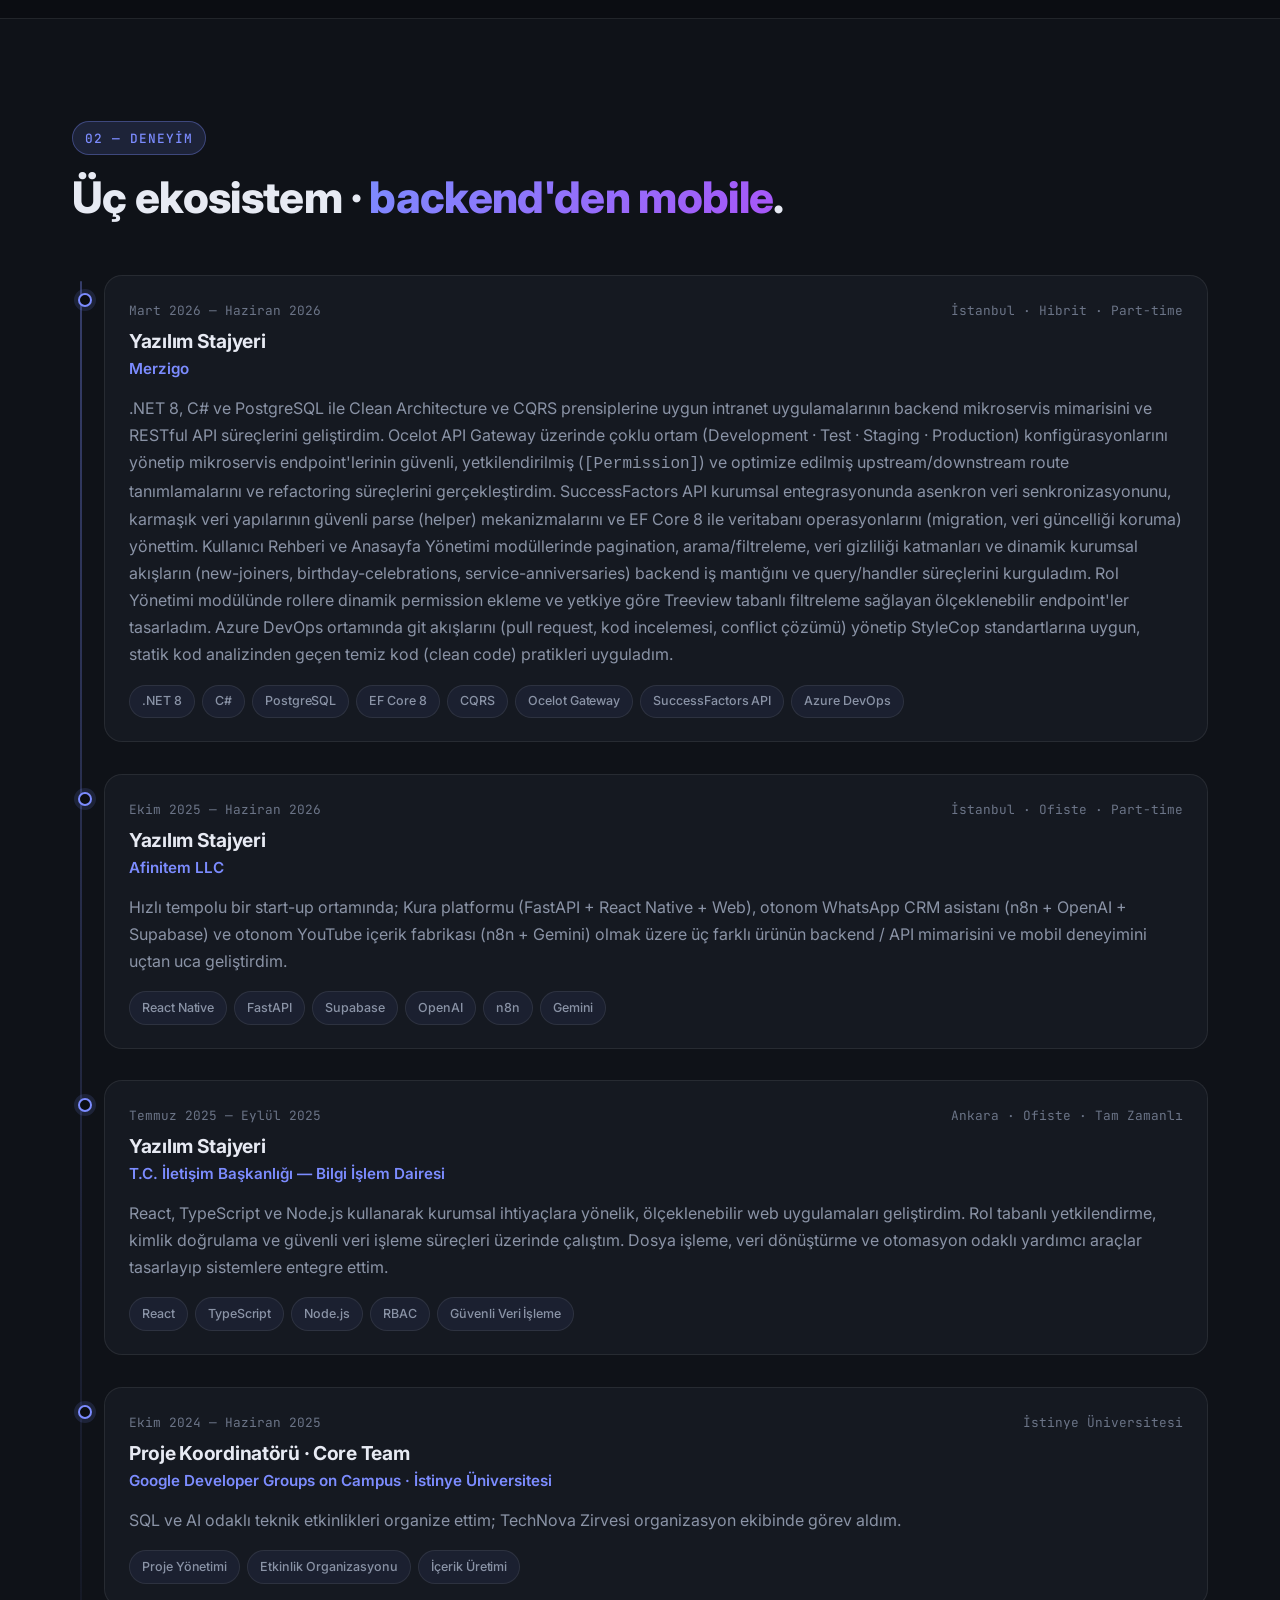
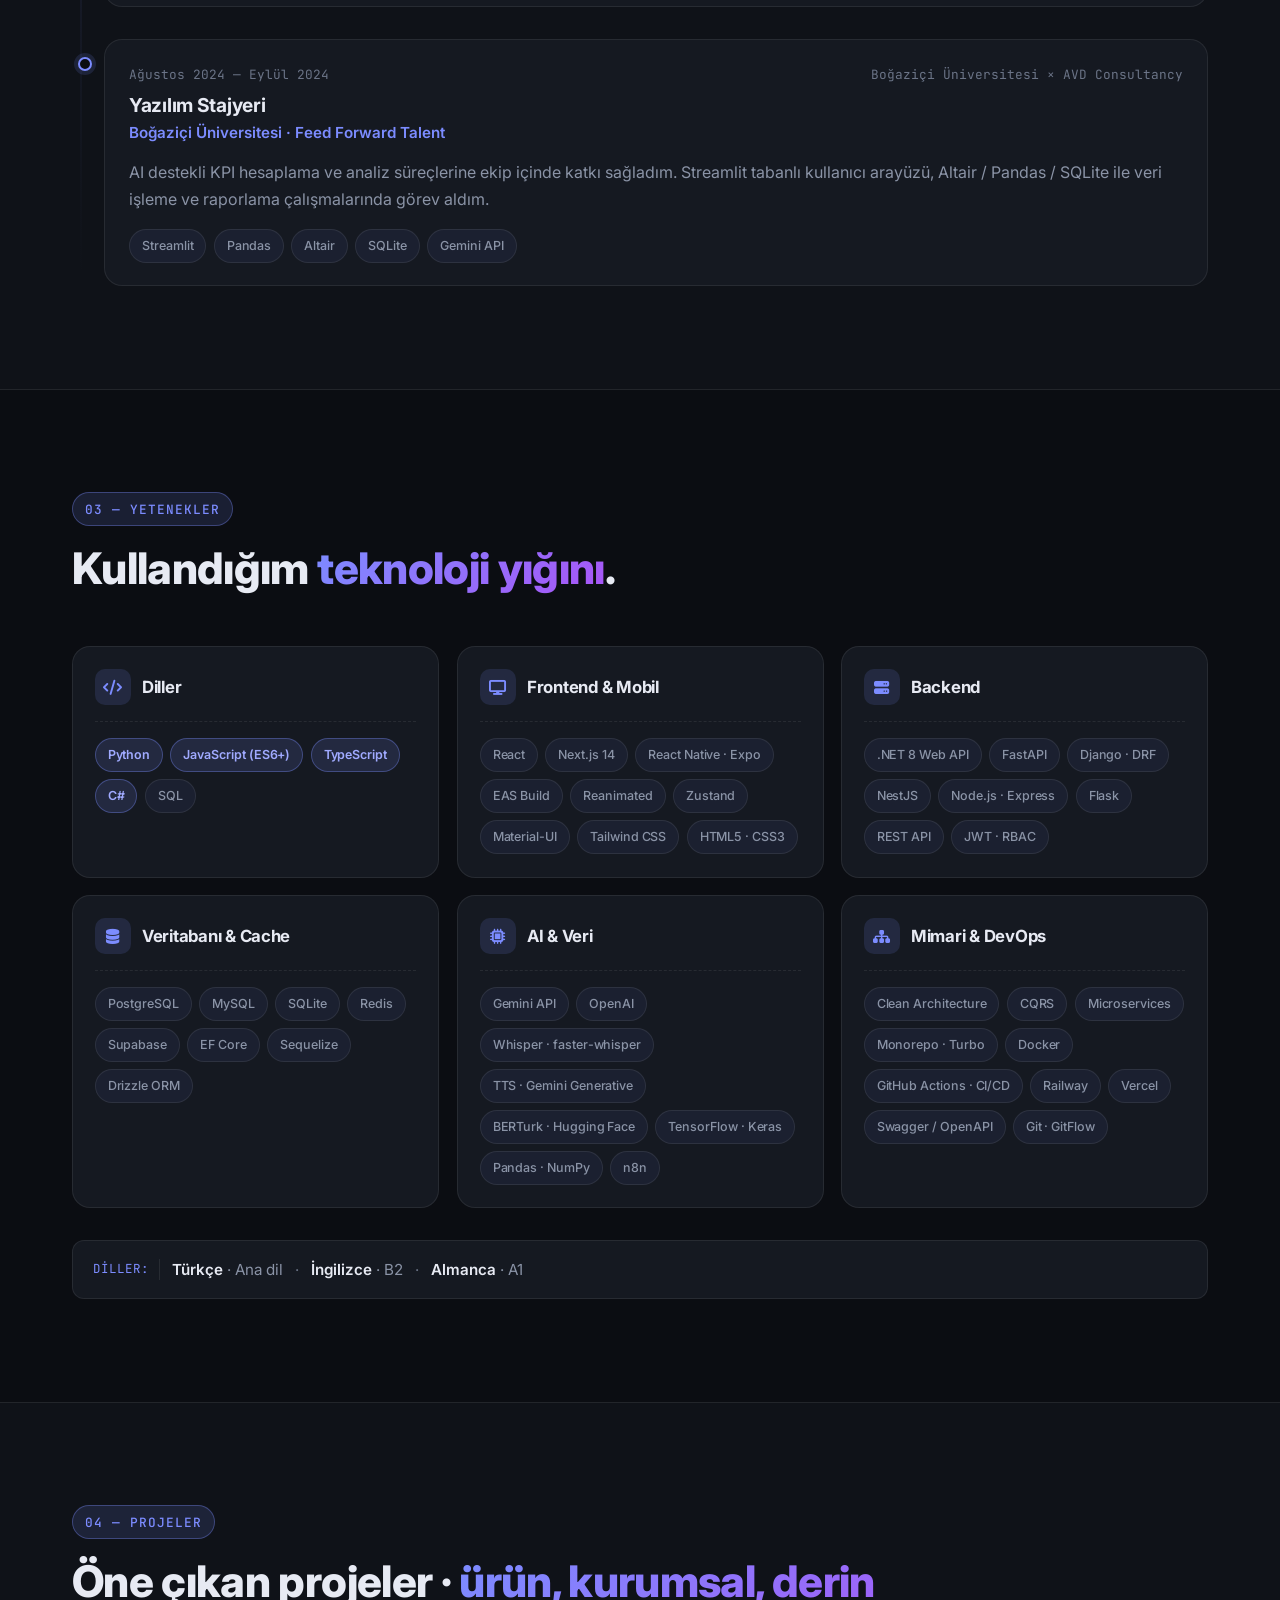
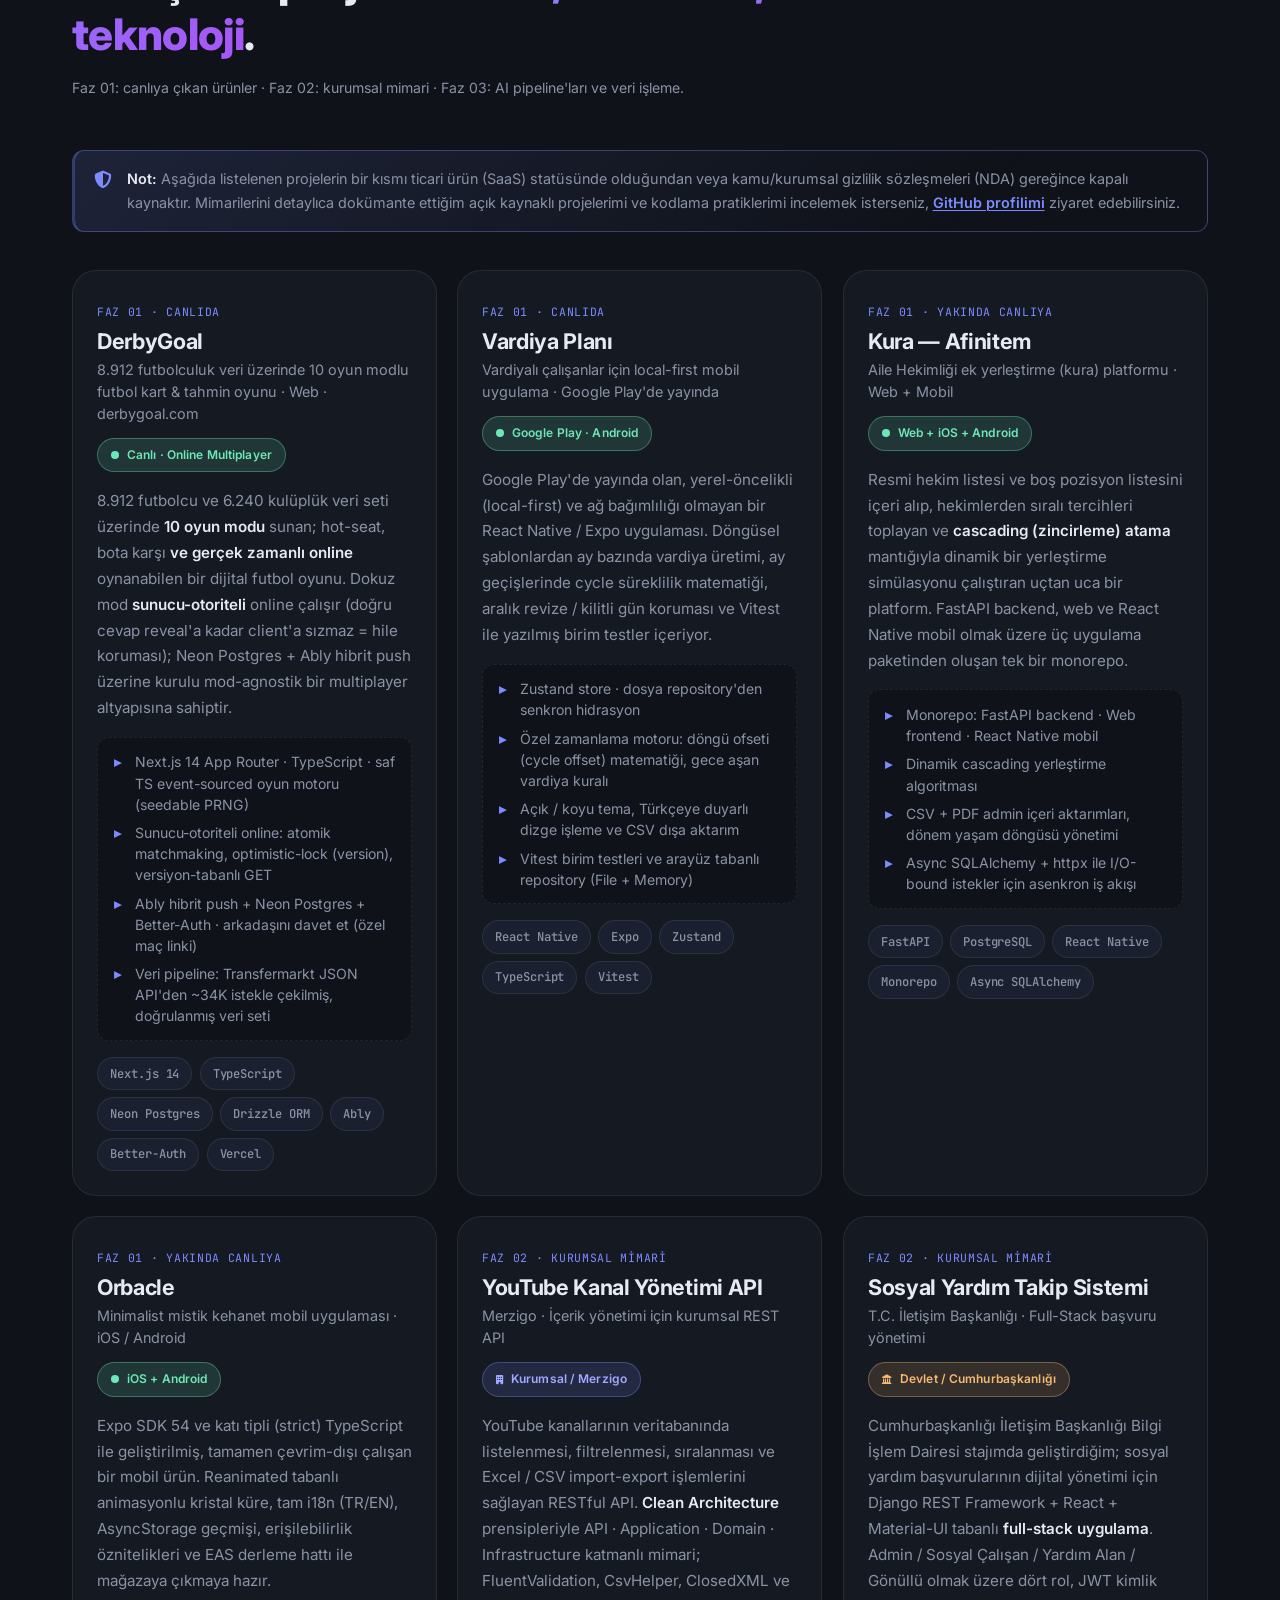
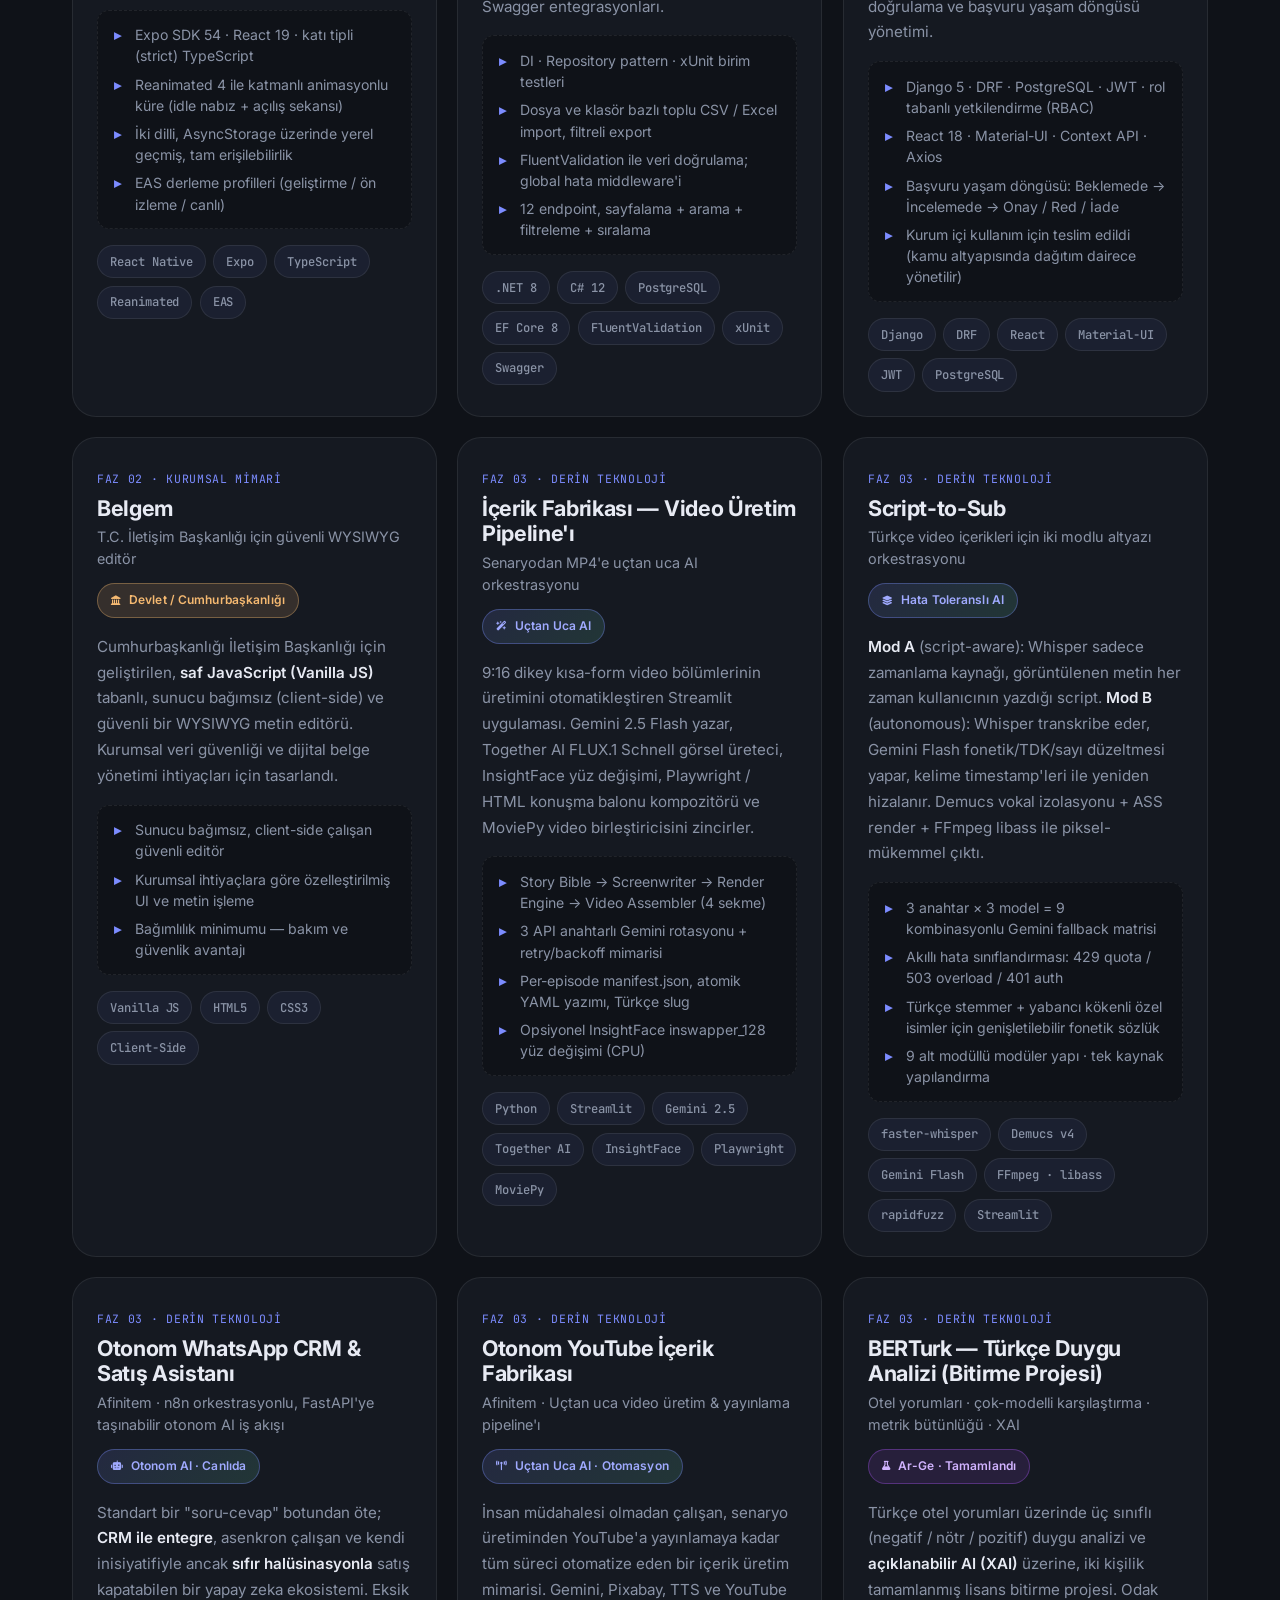
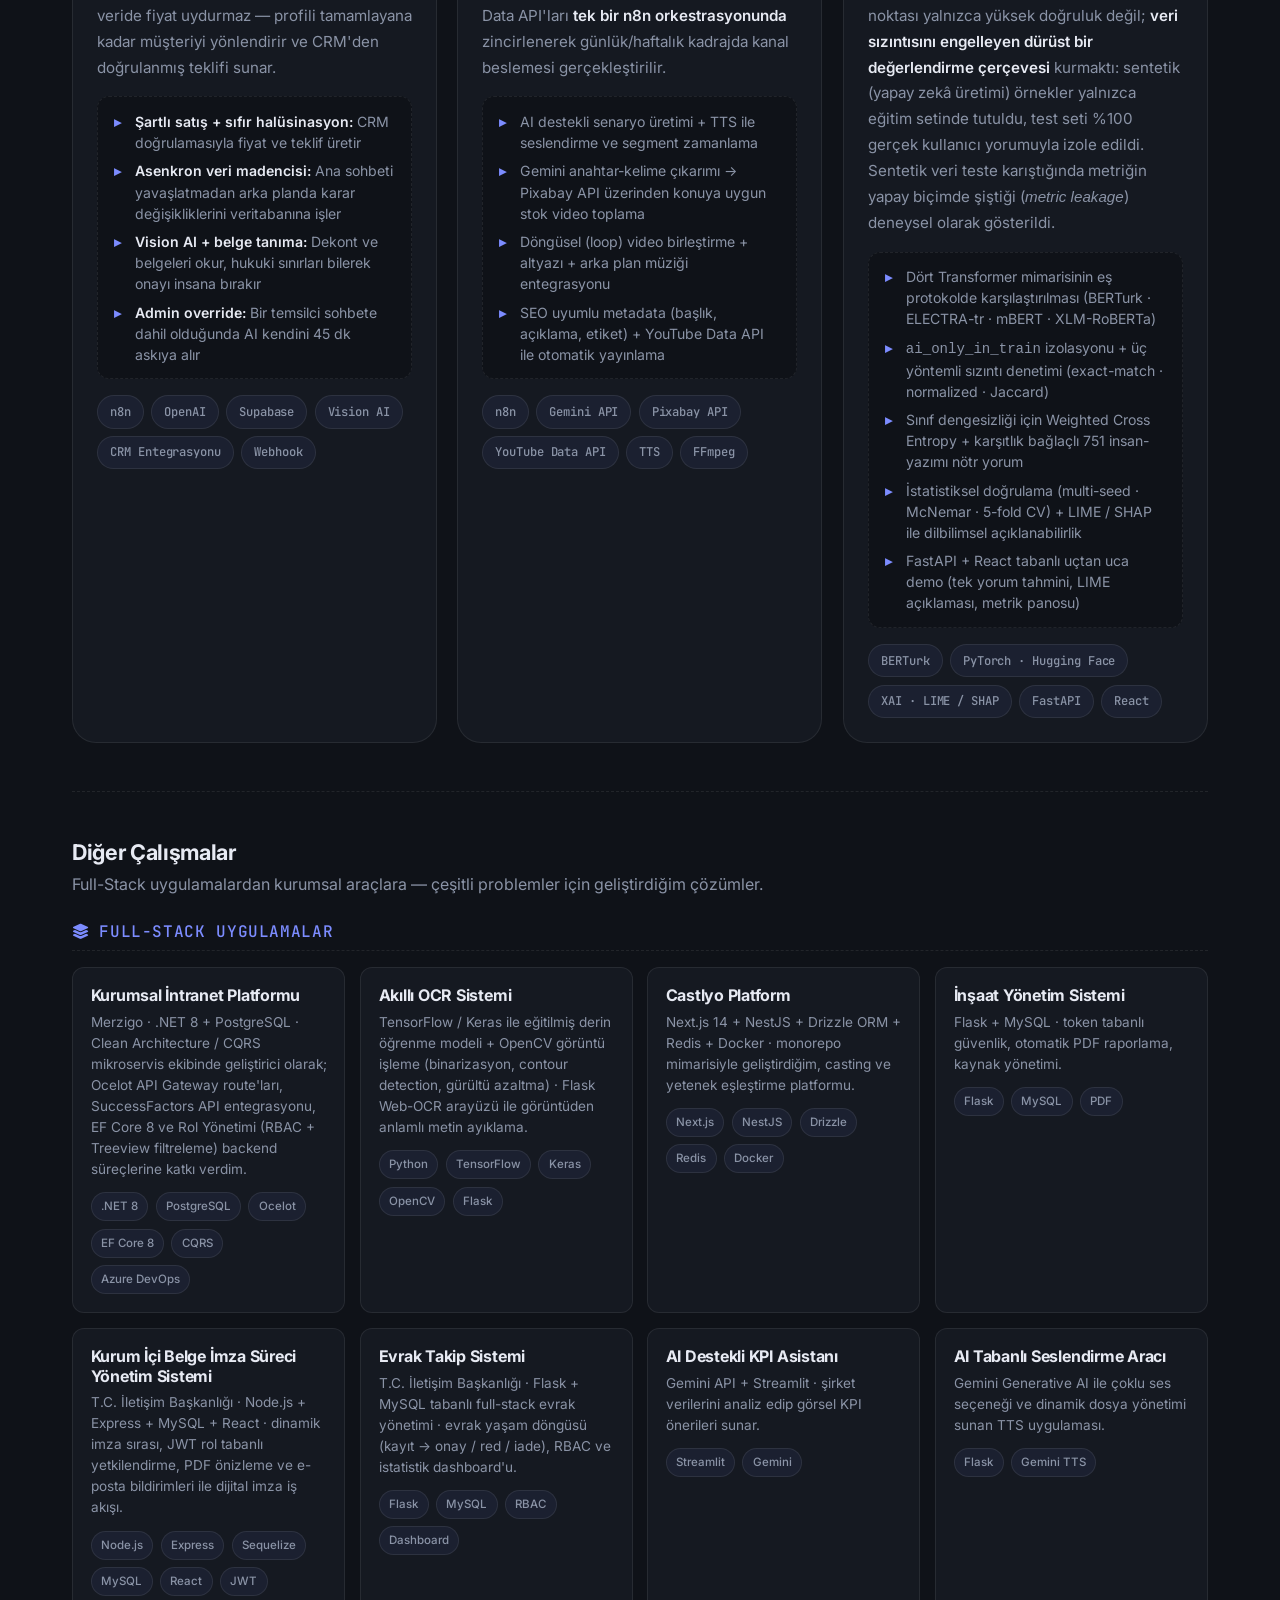
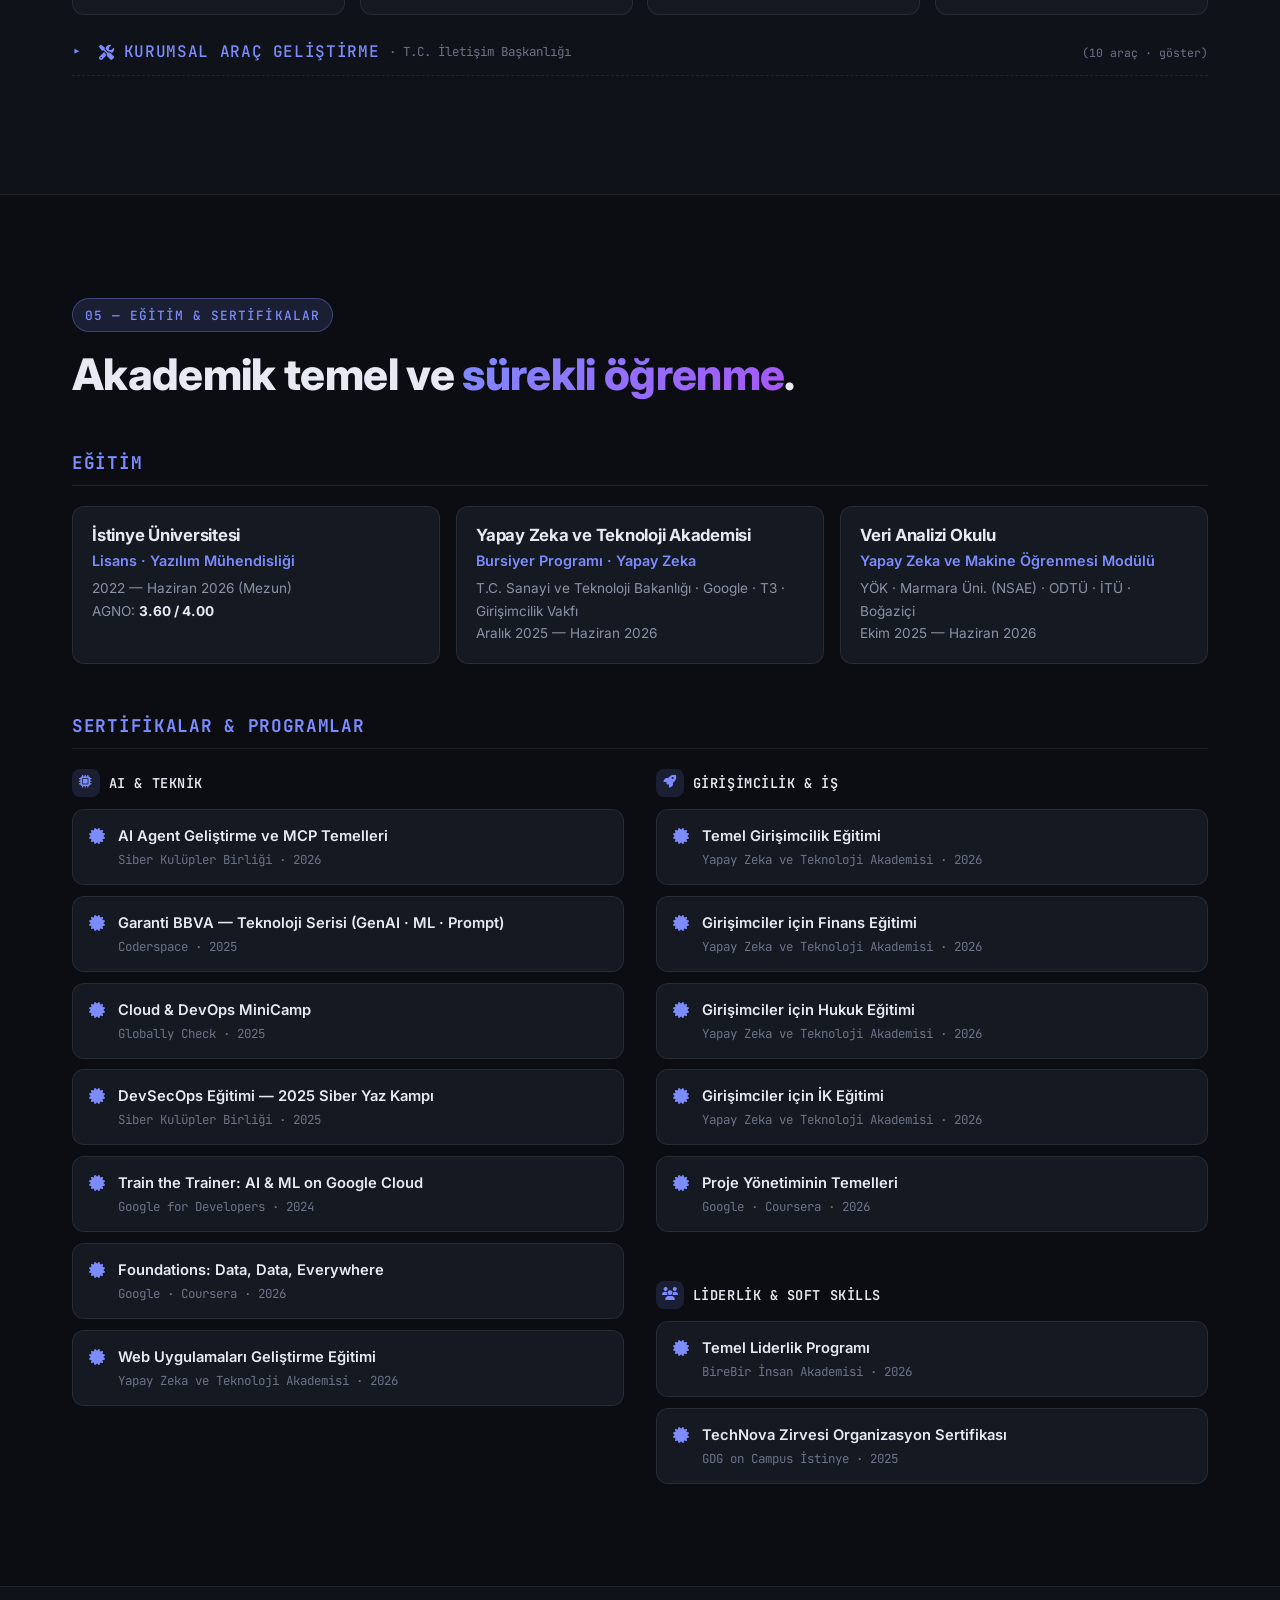
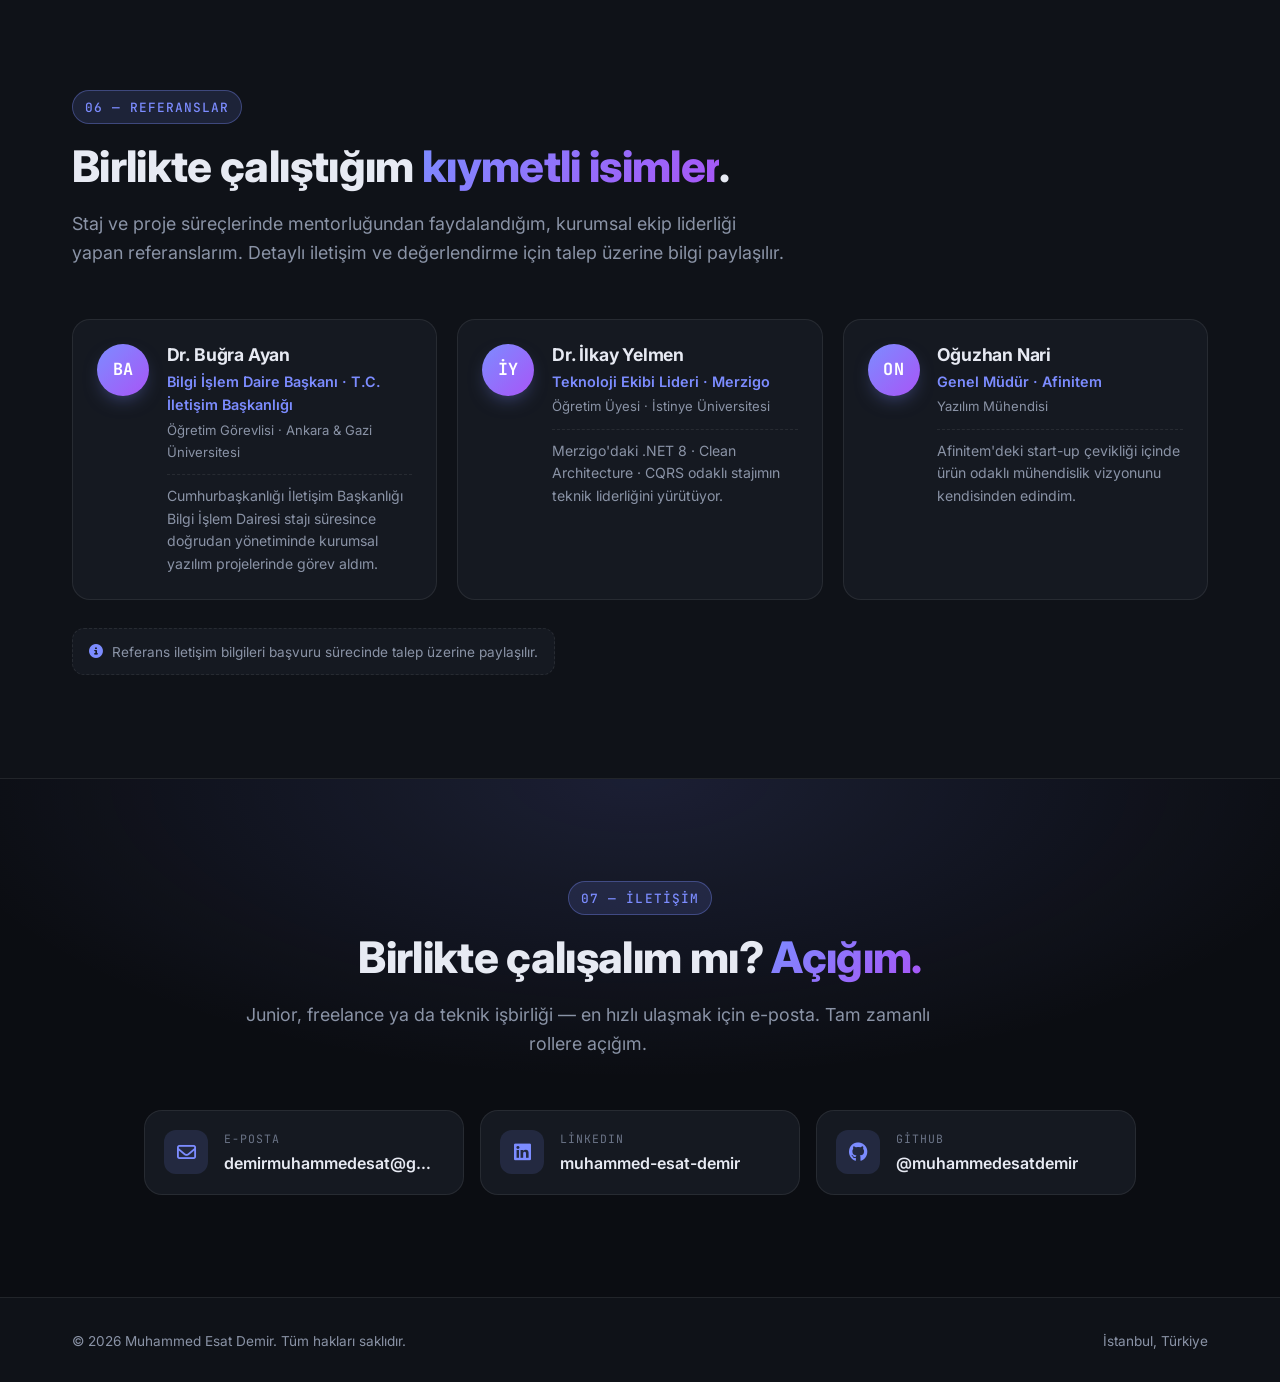
==== commit 1f5e3b8c: "gerekli bilgiler revize edildi" ====
--- a/index.html
+++ b/index.html
@@ -70,7 +70,7 @@
       <div class="container hero__inner">
         <div class="hero__badge">
           <span class="status-dot"></span>
-          <span data-i18n="hero.badge">Yeni fırsatlara açık · Junior</span>
+          <span data-i18n="hero.badge">Tam zamanlı rollere açık · Junior</span>
         </div>
 
         <h1 class="hero__title">
@@ -97,9 +97,9 @@
 
         <ul class="hero__meta">
           <li><i class="fa-solid fa-location-dot" aria-hidden="true"></i> <span data-i18n="hero.meta.location">İstanbul, Türkiye</span></li>
-          <li><i class="fa-solid fa-graduation-cap" aria-hidden="true"></i> <span data-i18n="hero.meta.edu">İstinye Üniversitesi · AGNO 3.58</span></li>
+          <li><i class="fa-solid fa-graduation-cap" aria-hidden="true"></i> <span data-i18n="hero.meta.edu">İstinye Üniversitesi · AGNO 3.60</span></li>
           <li><i class="fa-solid fa-briefcase" aria-hidden="true"></i> <span data-i18n="hero.meta.work">Kamu · Kurumsal · Start-up Deneyimi</span></li>
-          <li><i class="fa-solid fa-calendar-check" aria-hidden="true"></i> <span data-i18n="hero.meta.availability">Haziran 2026'dan itibaren tam zamanlı</span></li>
+          <li><i class="fa-solid fa-calendar-check" aria-hidden="true"></i> <span data-i18n="hero.meta.availability">Tam zamanlı rollere açık</span></li>
         </ul>
       </div>
 
@@ -120,8 +120,7 @@
             <p data-i18n="about.p1">
               Kamu (T.C. İletişim Başkanlığı), kurumsal (Merzigo) ve start-up (Afinitem) olmak
               üzere üç farklı ekosistemde backend'den mobile uçtan uca geliştirme tecrübesi edinmiş,
-              canlıya çıkmaya hazır üç ürün inşa etmiş bir Yazılım Mühendisliği son sınıf
-              öğrencisiyim.
+              canlıya çıkmış ürünler inşa etmiş bir Yazılım Mühendisiyim.
             </p>
             <p data-i18n-html="about.p2">
               Kurumsal süreçlerde <strong>.NET 8, Clean Architecture ve CQRS</strong> ile ölçeklenebilir
@@ -131,15 +130,14 @@
               model fallback'i olan AI pipeline'ları tasarlıyorum.
             </p>
             <p data-i18n-html="about.availability">
-              <strong>Müsaitlik:</strong> Şu an iki stajı haftayı bölerek paralel yürütüyorum
-              (Merzigo + Afinitem, gönüllü). Haziran 2026 ortasından itibaren
+              <strong>Müsaitlik:</strong> Yazılım Mühendisliği lisansımdan Haziran 2026'da mezun oldum;
               <strong>tam zamanlı</strong> rollere açığım.
             </p>
           </div>
 
           <ul class="about__stats" role="list">
             <li class="stat">
-              <span class="stat__value">3.58</span>
+              <span class="stat__value">3.60</span>
               <span class="stat__label" data-i18n="about.stat.gpa">AGNO · 4.00</span>
             </li>
             <li class="stat">
@@ -172,26 +170,36 @@
             <div class="timeline__dot"></div>
             <div class="timeline__card">
               <div class="timeline__meta">
-                <span class="timeline__date"><span data-i18n="date.mar2026now">Mart 2026 — Devam Ediyor</span></span>
-                <span class="timeline__loc">İstanbul · Hibrit · Part-time</span>
+                <span class="timeline__date"><span data-i18n="date.mar2026now">Mart 2026 — Haziran 2026</span></span>
+                <span class="timeline__loc" data-i18n="exp.merzigo.loc">İstanbul · Hibrit · Part-time</span>
               </div>
               <h3 class="timeline__role" data-i18n="exp.role.intern">Yazılım Stajyeri</h3>
-              <p class="timeline__company">Merzigo</p>
-              <p class="timeline__desc">
-                .NET 8 Web API, C# ve PostgreSQL ile Clean Architecture + CQRS prensiplerine uygun, katmanlı
-                mimaride RESTful API geliştiriyorum. YouTube içerik üreticileri için dış kaynaklardan (Excel/CSV)
-                veri okuma, filtreleme ve export/import süreçlerini yöneten bir veri yönetim sistemi tasarlıyorum.
-                Projeyi Dockerize edip Swagger UI üzerinden test ediyor; EF Core 8 ile veritabanı operasyonlarını
-                yönetiyorum.
+              <p class="timeline__company" data-i18n="exp.merzigo.company">Merzigo</p>
+              <p class="timeline__desc" data-i18n-html="exp.merzigo.desc">
+                .NET 8, C# ve PostgreSQL ile Clean Architecture ve CQRS prensiplerine uygun intranet
+                uygulamalarının backend mikroservis mimarisini ve RESTful API süreçlerini geliştirdim. Ocelot
+                API Gateway üzerinde çoklu ortam (Development · Test · Staging · Production) konfigürasyonlarını
+                yönetip mikroservis endpoint'lerinin güvenli, yetkilendirilmiş (<code>[Permission]</code>) ve
+                optimize edilmiş upstream/downstream route tanımlamalarını ve refactoring süreçlerini gerçekleştirdim.
+                SuccessFactors API kurumsal entegrasyonunda asenkron veri senkronizasyonunu, karmaşık veri
+                yapılarının güvenli parse (helper) mekanizmalarını ve EF Core 8 ile veritabanı operasyonlarını
+                (migration, veri güncelliği koruma) yönettim. Kullanıcı Rehberi ve Anasayfa Yönetimi modüllerinde
+                pagination, arama/filtreleme, veri gizliliği katmanları ve dinamik kurumsal akışların (new-joiners,
+                birthday-celebrations, service-anniversaries) backend iş mantığını ve query/handler süreçlerini
+                kurguladım. Rol Yönetimi modülünde rollere dinamik permission ekleme ve yetkiye göre Treeview
+                tabanlı filtreleme sağlayan ölçeklenebilir endpoint'ler tasarladım. Azure DevOps ortamında git
+                akışlarını (pull request, kod incelemesi, conflict çözümü) yönetip StyleCop standartlarına uygun,
+                statik kod analizinden geçen temiz kod (clean code) pratikleri uyguladım.
               </p>
               <div class="chips">
                 <span class="chip">.NET 8</span>
                 <span class="chip">C#</span>
                 <span class="chip">PostgreSQL</span>
-                <span class="chip">EF Core</span>
+                <span class="chip">EF Core 8</span>
                 <span class="chip">CQRS</span>
-                <span class="chip">Docker</span>
-                <span class="chip">Swagger</span>
+                <span class="chip">Ocelot Gateway</span>
+                <span class="chip">SuccessFactors API</span>
+                <span class="chip">Azure DevOps</span>
               </div>
             </div>
           </li>
@@ -200,12 +208,12 @@
             <div class="timeline__dot"></div>
             <div class="timeline__card">
               <div class="timeline__meta">
-                <span class="timeline__date"><span data-i18n="date.oct2025now">Ekim 2025 — Devam Ediyor</span></span>
-                <span class="timeline__loc">İstanbul · Ofiste · Part-time</span>
+                <span class="timeline__date"><span data-i18n="date.oct2025now">Ekim 2025 — Haziran 2026</span></span>
+                <span class="timeline__loc" data-i18n="exp.afinitem.loc">İstanbul · Ofiste · Part-time</span>
               </div>
               <h3 class="timeline__role" data-i18n="exp.role.intern">Yazılım Stajyeri</h3>
-              <p class="timeline__company">Afinitem LLC</p>
-              <p class="timeline__desc">
+              <p class="timeline__company" data-i18n="exp.afinitem.company">Afinitem LLC</p>
+              <p class="timeline__desc" data-i18n="exp.afinitem.desc">
                 Hızlı tempolu bir start-up ortamında; Kura platformu (FastAPI + React Native + Web), otonom WhatsApp CRM asistanı (n8n + OpenAI + Supabase) ve otonom YouTube içerik fabrikası (n8n + Gemini) olmak üzere üç farklı ürünün backend / API mimarisini ve mobil deneyimini uçtan uca geliştirdim.
               </p>
               <div class="chips">
@@ -223,12 +231,12 @@
             <div class="timeline__dot"></div>
             <div class="timeline__card">
               <div class="timeline__meta">
-                <span class="timeline__date">Temmuz 2025 — Eylül 2025</span>
-                <span class="timeline__loc">Ankara · Ofiste · Tam Zamanlı</span>
+                <span class="timeline__date" data-i18n="exp.cb.date">Temmuz 2025 — Eylül 2025</span>
+                <span class="timeline__loc" data-i18n="exp.cb.loc">Ankara · Ofiste · Tam Zamanlı</span>
               </div>
               <h3 class="timeline__role" data-i18n="exp.role.intern">Yazılım Stajyeri</h3>
-              <p class="timeline__company">T.C. İletişim Başkanlığı — Bilgi İşlem Dairesi</p>
-              <p class="timeline__desc">
+              <p class="timeline__company" data-i18n="exp.cb.company">T.C. İletişim Başkanlığı — Bilgi İşlem Dairesi</p>
+              <p class="timeline__desc" data-i18n="exp.cb.desc">
                 React, TypeScript ve Node.js kullanarak kurumsal ihtiyaçlara yönelik, ölçeklenebilir web
                 uygulamaları geliştirdim. Rol tabanlı yetkilendirme, kimlik doğrulama ve güvenli veri işleme
                 süreçleri üzerinde çalıştım. Dosya işleme, veri dönüştürme ve otomasyon odaklı yardımcı araçlar
@@ -239,7 +247,7 @@
                 <span class="chip">TypeScript</span>
                 <span class="chip">Node.js</span>
                 <span class="chip">RBAC</span>
-                <span class="chip">Güvenli Veri İşleme</span>
+                <span class="chip" data-i18n="exp.chip.securedata">Güvenli Veri İşleme</span>
               </div>
             </div>
           </li>
@@ -248,19 +256,19 @@
             <div class="timeline__dot"></div>
             <div class="timeline__card">
               <div class="timeline__meta">
-                <span class="timeline__date">Ekim 2024 — Haziran 2025</span>
-                <span class="timeline__loc">İstinye Üniversitesi</span>
+                <span class="timeline__date" data-i18n="exp.gdg.date">Ekim 2024 — Haziran 2025</span>
+                <span class="timeline__loc" data-i18n="exp.gdg.loc">İstinye Üniversitesi</span>
               </div>
               <h3 class="timeline__role" data-i18n="exp.role.gdg">Proje Koordinatörü · Core Team</h3>
-              <p class="timeline__company">Google Developer Groups on Campus · İstinye Üniversitesi</p>
-              <p class="timeline__desc">
+              <p class="timeline__company" data-i18n="exp.gdg.company">Google Developer Groups on Campus · İstinye Üniversitesi</p>
+              <p class="timeline__desc" data-i18n="exp.gdg.desc">
                 SQL ve AI odaklı teknik etkinlikleri organize ettim; TechNova Zirvesi organizasyon
                 ekibinde görev aldım.
               </p>
               <div class="chips">
-                <span class="chip">Proje Yönetimi</span>
-                <span class="chip">Etkinlik Organizasyonu</span>
-                <span class="chip">İçerik Üretimi</span>
+                <span class="chip" data-i18n="exp.chip.pm">Proje Yönetimi</span>
+                <span class="chip" data-i18n="exp.chip.event">Etkinlik Organizasyonu</span>
+                <span class="chip" data-i18n="exp.chip.content">İçerik Üretimi</span>
               </div>
             </div>
           </li>
@@ -269,12 +277,12 @@
             <div class="timeline__dot"></div>
             <div class="timeline__card">
               <div class="timeline__meta">
-                <span class="timeline__date">Ağustos 2024 — Eylül 2024</span>
-                <span class="timeline__loc">Boğaziçi Üniversitesi × AVD Consultancy</span>
+                <span class="timeline__date" data-i18n="exp.bogazici.date">Ağustos 2024 — Eylül 2024</span>
+                <span class="timeline__loc" data-i18n="exp.bogazici.loc">Boğaziçi Üniversitesi × AVD Consultancy</span>
               </div>
               <h3 class="timeline__role" data-i18n="exp.role.intern">Yazılım Stajyeri</h3>
-              <p class="timeline__company">Boğaziçi Üniversitesi · Feed Forward Talent</p>
-              <p class="timeline__desc">
+              <p class="timeline__company" data-i18n="exp.bogazici.company">Boğaziçi Üniversitesi · Feed Forward Talent</p>
+              <p class="timeline__desc" data-i18n="exp.bogazici.desc">
                 AI destekli KPI hesaplama ve analiz süreçlerine ekip içinde katkı sağladım. Streamlit
                 tabanlı kullanıcı arayüzü, Altair / Pandas / SQLite ile veri işleme ve raporlama
                 çalışmalarında görev aldım.
@@ -440,26 +448,95 @@
           <article class="project project--featured">
             <header class="project__head">
               <div class="project__titles">
-                <span class="project__phase">Faz 01 · Yakında Canlıya</span>
-                <h3 class="project__name">Kura — Afinitem</h3>
-                <p class="project__subtitle">Aile Hekimliği ek yerleştirme (kura) platformu · Web + Mobil</p>
+                <span class="project__phase" data-i18n="proj.phase.live">Faz 01 · Canlıda</span>
+                <h3 class="project__name">DerbyGoal</h3>
+                <p class="project__subtitle" data-i18n="proj.derby.subtitle">8.912 futbolculuk veri üzerinde 10 oyun modlu futbol kart &amp; tahmin oyunu · Web · derbygoal.com</p>
+              </div>
+              <a class="badge badge--live" href="https://derbygoal.com" target="_blank" rel="noopener" title="derbygoal.com">
+                <span class="badge__pulse"></span>
+                <span data-i18n="proj.derby.badge">Canlı · Online Multiplayer</span>
+              </a>
+            </header>
+            <p class="project__desc" data-i18n-html="proj.derby.desc">
+              8.912 futbolcu ve 6.240 kulüplük veri seti üzerinde <strong>10 oyun modu</strong> sunan; hot-seat,
+              bota karşı <strong>ve gerçek zamanlı online</strong> oynanabilen bir dijital futbol oyunu. Dokuz mod
+              <strong>sunucu-otoriteli</strong> online çalışır (doğru cevap reveal'a kadar client'a sızmaz = hile
+              koruması); Neon Postgres + Ably hibrit push üzerine kurulu mod-agnostik bir multiplayer altyapısına
+              sahiptir.
+            </p>
+            <ul class="project__highlights">
+              <li data-i18n="proj.derby.h1">Next.js 14 App Router · TypeScript · saf TS event-sourced oyun motoru (seedable PRNG)</li>
+              <li data-i18n="proj.derby.h2">Sunucu-otoriteli online: atomik matchmaking, optimistic-lock (version), versiyon-tabanlı GET</li>
+              <li data-i18n="proj.derby.h3">Ably hibrit push + Neon Postgres + Better-Auth · arkadaşını davet et (özel maç linki)</li>
+              <li data-i18n="proj.derby.h4">Veri pipeline: Transfermarkt JSON API'den ~34K istekle çekilmiş, doğrulanmış veri seti</li>
+            </ul>
+            <div class="chips chips--mono">
+              <span class="chip">Next.js 14</span>
+              <span class="chip">TypeScript</span>
+              <span class="chip">Neon Postgres</span>
+              <span class="chip">Drizzle ORM</span>
+              <span class="chip">Ably</span>
+              <span class="chip">Better-Auth</span>
+              <span class="chip">Vercel</span>
+            </div>
+          </article>
+
+          <article class="project project--featured">
+            <header class="project__head">
+              <div class="project__titles">
+                <span class="project__phase" data-i18n="proj.phase.live">Faz 01 · Canlıda</span>
+                <h3 class="project__name">Vardiya Planı</h3>
+                <p class="project__subtitle" data-i18n="proj.vardiya.subtitle">Vardiyalı çalışanlar için local-first mobil uygulama · Google Play'de yayında</p>
+              </div>
+              <a class="badge badge--live" href="https://play.google.com/store/apps/details?id=com.demrivo.vardiyaplani" target="_blank" rel="noopener" title="Google Play'de aç">
+                <span class="badge__pulse"></span>
+                <span data-i18n="proj.vardiya.badge">Google Play · Android</span>
+              </a>
+            </header>
+            <p class="project__desc" data-i18n-html="proj.vardiya.desc">
+              Google Play'de yayında olan, yerel-öncelikli (local-first) ve ağ bağımlılığı olmayan bir
+              React Native / Expo uygulaması. Döngüsel şablonlardan ay bazında vardiya üretimi, ay geçişlerinde
+              cycle süreklilik matematiği, aralık revize / kilitli gün koruması ve Vitest ile yazılmış birim
+              testler içeriyor.
+            </p>
+            <ul class="project__highlights">
+              <li data-i18n="proj.vardiya.h1">Zustand store · dosya repository'den senkron hidrasyon</li>
+              <li data-i18n="proj.vardiya.h2">Özel zamanlama motoru: döngü ofseti (cycle offset) matematiği, gece aşan vardiya kuralı</li>
+              <li data-i18n="proj.vardiya.h3">Açık / koyu tema, Türkçeye duyarlı dizge işleme ve CSV dışa aktarım</li>
+              <li data-i18n="proj.vardiya.h4">Vitest birim testleri ve arayüz tabanlı repository (File + Memory)</li>
+            </ul>
+            <div class="chips chips--mono">
+              <span class="chip">React Native</span>
+              <span class="chip">Expo</span>
+              <span class="chip">Zustand</span>
+              <span class="chip">TypeScript</span>
+              <span class="chip">Vitest</span>
+            </div>
+          </article>
+
+          <article class="project project--featured">
+            <header class="project__head">
+              <div class="project__titles">
+                <span class="project__phase" data-i18n="proj.phase.soon">Faz 01 · Yakında Canlıya</span>
+                <h3 class="project__name" data-i18n="proj.kura.name">Kura — Afinitem</h3>
+                <p class="project__subtitle" data-i18n="proj.kura.subtitle">Aile Hekimliği ek yerleştirme (kura) platformu · Web + Mobil</p>
               </div>
               <span class="badge badge--live" title="Hedef platformlar">
                 <span class="badge__pulse"></span>
-                Web + iOS + Android
+                <span data-i18n="proj.kura.badge">Web + iOS + Android</span>
               </span>
             </header>
-            <p class="project__desc">
+            <p class="project__desc" data-i18n-html="proj.kura.desc">
               Resmi hekim listesi ve boş pozisyon listesini içeri alıp, hekimlerden sıralı tercihleri toplayan ve
               <strong>cascading (zincirleme) atama</strong> mantığıyla dinamik bir yerleştirme simülasyonu
               çalıştıran uçtan uca bir platform. FastAPI backend, web ve React Native mobil olmak üzere
               üç uygulama paketinden oluşan tek bir monorepo.
             </p>
             <ul class="project__highlights">
-              <li>Monorepo: FastAPI backend · Web frontend · React Native mobil</li>
-              <li>Dinamik cascading yerleştirme algoritması</li>
-              <li>CSV + PDF admin içeri aktarımları, dönem yaşam döngüsü yönetimi</li>
-              <li>Async SQLAlchemy + httpx ile I/O-bound istekler için asenkron iş akışı</li>
+              <li data-i18n="proj.kura.h1">Monorepo: FastAPI backend · Web frontend · React Native mobil</li>
+              <li data-i18n="proj.kura.h2">Dinamik cascading yerleştirme algoritması</li>
+              <li data-i18n="proj.kura.h3">CSV + PDF admin içeri aktarımları, dönem yaşam döngüsü yönetimi</li>
+              <li data-i18n="proj.kura.h4">Async SQLAlchemy + httpx ile I/O-bound istekler için asenkron iş akışı</li>
             </ul>
             <div class="chips chips--mono">
               <span class="chip">FastAPI</span>
@@ -473,26 +550,26 @@
           <article class="project project--featured">
             <header class="project__head">
               <div class="project__titles">
-                <span class="project__phase">Faz 01 · Yakında Canlıya</span>
+                <span class="project__phase" data-i18n="proj.phase.soon">Faz 01 · Yakında Canlıya</span>
                 <h3 class="project__name">Orbacle</h3>
-                <p class="project__subtitle">Minimalist mistik kehanet mobil uygulaması · iOS / Android</p>
+                <p class="project__subtitle" data-i18n="proj.orbacle.subtitle">Minimalist mistik kehanet mobil uygulaması · iOS / Android</p>
               </div>
               <span class="badge badge--live" title="Hedef platformlar">
                 <span class="badge__pulse"></span>
-                iOS + Android
+                <span data-i18n="proj.orbacle.badge">iOS + Android</span>
               </span>
             </header>
-            <p class="project__desc">
+            <p class="project__desc" data-i18n-html="proj.orbacle.desc">
               Expo SDK 54 ve katı tipli (strict) TypeScript ile geliştirilmiş, tamamen çevrim-dışı
               çalışan bir mobil ürün. Reanimated tabanlı animasyonlu kristal küre, tam i18n (TR/EN),
               AsyncStorage geçmişi, erişilebilirlik öznitelikleri ve EAS derleme hattı ile mağazaya
               çıkmaya hazır.
             </p>
             <ul class="project__highlights">
-              <li>Expo SDK 54 · React 19 · katı tipli (strict) TypeScript</li>
-              <li>Reanimated 4 ile katmanlı animasyonlu küre (idle nabız + açılış sekansı)</li>
-              <li>İki dilli, AsyncStorage üzerinde yerel geçmiş, tam erişilebilirlik</li>
-              <li>EAS derleme profilleri (geliştirme / ön izleme / canlı)</li>
+              <li data-i18n="proj.orbacle.h1">Expo SDK 54 · React 19 · katı tipli (strict) TypeScript</li>
+              <li data-i18n="proj.orbacle.h2">Reanimated 4 ile katmanlı animasyonlu küre (idle nabız + açılış sekansı)</li>
+              <li data-i18n="proj.orbacle.h3">İki dilli, AsyncStorage üzerinde yerel geçmiş, tam erişilebilirlik</li>
+              <li data-i18n="proj.orbacle.h4">EAS derleme profilleri (geliştirme / ön izleme / canlı)</li>
             </ul>
             <div class="chips chips--mono">
               <span class="chip">React Native</span>
@@ -506,58 +583,26 @@
           <article class="project project--featured">
             <header class="project__head">
               <div class="project__titles">
-                <span class="project__phase">Faz 01 · Yakında Canlıya</span>
-                <h3 class="project__name">Vardiya Planı (Zekra)</h3>
-                <p class="project__subtitle">Vardiyalı çalışanlar için local-first mobil uygulama</p>
-              </div>
-              <span class="badge badge--live" title="Hedef platformlar">
-                <span class="badge__pulse"></span>
-                iOS + Android
+                <span class="project__phase" data-i18n="proj.phase.ent">Faz 02 · Kurumsal Mimari</span>
+                <h3 class="project__name" data-i18n="proj.ytapi.name">YouTube Kanal Yönetimi API</h3>
+                <p class="project__subtitle" data-i18n="proj.ytapi.subtitle">Merzigo · İçerik yönetimi için kurumsal REST API</p>
+              </div>
+              <span class="badge badge--enterprise">
+                <i class="fa-solid fa-building" aria-hidden="true"></i>
+                <span data-i18n="proj.ytapi.badge">Kurumsal / Merzigo</span>
               </span>
             </header>
-            <p class="project__desc">
-              Yerel-öncelikli (local-first), ağ bağımlılığı olmayan bir React Native / Expo uygulaması.
-              Döngüsel şablonlardan ay bazında vardiya üretimi, ay geçişlerinde cycle süreklilik matematiği,
-              aralık revize / kilitli gün koruması ve Vitest ile yazılmış birim testler içeriyor.
-            </p>
-            <ul class="project__highlights">
-              <li>Zustand store · dosya repository'den senkron hidrasyon</li>
-              <li>Özel zamanlama motoru: döngü ofseti (cycle offset) matematiği, gece aşan vardiya kuralı</li>
-              <li>Açık / koyu tema, Türkçeye duyarlı dizge işleme ve CSV dışa aktarım</li>
-              <li>Vitest birim testleri ve arayüz tabanlı repository (File + Memory)</li>
-            </ul>
-            <div class="chips chips--mono">
-              <span class="chip">React Native</span>
-              <span class="chip">Expo</span>
-              <span class="chip">Zustand</span>
-              <span class="chip">TypeScript</span>
-              <span class="chip">Vitest</span>
-            </div>
-          </article>
-
-          <article class="project project--featured">
-            <header class="project__head">
-              <div class="project__titles">
-                <span class="project__phase">Faz 02 · Kurumsal Mimari</span>
-                <h3 class="project__name">YouTube Kanal Yönetimi API</h3>
-                <p class="project__subtitle">Merzigo · İçerik yönetimi için kurumsal REST API</p>
-              </div>
-              <span class="badge badge--enterprise">
-                <i class="fa-solid fa-building" aria-hidden="true"></i>
-                Kurumsal / Merzigo
-              </span>
-            </header>
-            <p class="project__desc">
+            <p class="project__desc" data-i18n-html="proj.ytapi.desc">
               YouTube kanallarının veritabanında listelenmesi, filtrelenmesi, sıralanması ve Excel / CSV
               import-export işlemlerini sağlayan RESTful API. <strong>Clean Architecture</strong> prensipleriyle
               API · Application · Domain · Infrastructure katmanlı mimari; FluentValidation, CsvHelper,
               ClosedXML ve Swagger entegrasyonları.
             </p>
             <ul class="project__highlights">
-              <li>DI · Repository pattern · xUnit birim testleri</li>
-              <li>Dosya ve klasör bazlı toplu CSV / Excel import, filtreli export</li>
-              <li>FluentValidation ile veri doğrulama; global hata middleware'i</li>
-              <li>12 endpoint, sayfalama + arama + filtreleme + sıralama</li>
+              <li data-i18n="proj.ytapi.h1">DI · Repository pattern · xUnit birim testleri</li>
+              <li data-i18n="proj.ytapi.h2">Dosya ve klasör bazlı toplu CSV / Excel import, filtreli export</li>
+              <li data-i18n="proj.ytapi.h3">FluentValidation ile veri doğrulama; global hata middleware'i</li>
+              <li data-i18n="proj.ytapi.h4">12 endpoint, sayfalama + arama + filtreleme + sıralama</li>
             </ul>
             <div class="chips chips--mono">
               <span class="chip">.NET 8</span>
@@ -573,26 +618,26 @@
           <article class="project project--featured">
             <header class="project__head">
               <div class="project__titles">
-                <span class="project__phase">Faz 02 · Kurumsal Mimari</span>
-                <h3 class="project__name">Sosyal Yardım Takip Sistemi</h3>
-                <p class="project__subtitle">T.C. İletişim Başkanlığı · Full-Stack başvuru yönetimi</p>
+                <span class="project__phase" data-i18n="proj.phase.ent">Faz 02 · Kurumsal Mimari</span>
+                <h3 class="project__name" data-i18n="proj.sosyalyardim.name">Sosyal Yardım Takip Sistemi</h3>
+                <p class="project__subtitle" data-i18n="proj.sosyalyardim.subtitle">T.C. İletişim Başkanlığı · Full-Stack başvuru yönetimi</p>
               </div>
               <span class="badge badge--gov">
                 <i class="fa-solid fa-landmark" aria-hidden="true"></i>
-                Devlet / Cumhurbaşkanlığı
+                <span data-i18n="proj.sosyalyardim.badge">Devlet / Cumhurbaşkanlığı</span>
               </span>
             </header>
-            <p class="project__desc">
+            <p class="project__desc" data-i18n-html="proj.sosyalyardim.desc">
               Cumhurbaşkanlığı İletişim Başkanlığı Bilgi İşlem Dairesi stajımda geliştirdiğim; sosyal
               yardım başvurularının dijital yönetimi için Django REST Framework + React + Material-UI
               tabanlı <strong>full-stack uygulama</strong>. Admin / Sosyal Çalışan / Yardım Alan /
               Gönüllü olmak üzere dört rol, JWT kimlik doğrulama ve başvuru yaşam döngüsü yönetimi.
             </p>
             <ul class="project__highlights">
-              <li>Django 5 · DRF · PostgreSQL · JWT · rol tabanlı yetkilendirme (RBAC)</li>
-              <li>React 18 · Material-UI · Context API · Axios</li>
-              <li>Başvuru yaşam döngüsü: Beklemede → İncelemede → Onay / Red / İade</li>
-              <li>Kurum içi kullanım için teslim edildi (kamu altyapısında dağıtım dairece yönetilir)</li>
+              <li data-i18n="proj.sosyalyardim.h1">Django 5 · DRF · PostgreSQL · JWT · rol tabanlı yetkilendirme (RBAC)</li>
+              <li data-i18n="proj.sosyalyardim.h2">React 18 · Material-UI · Context API · Axios</li>
+              <li data-i18n="proj.sosyalyardim.h3">Başvuru yaşam döngüsü: Beklemede → İncelemede → Onay / Red / İade</li>
+              <li data-i18n="proj.sosyalyardim.h4">Kurum içi kullanım için teslim edildi (kamu altyapısında dağıtım dairece yönetilir)</li>
             </ul>
             <div class="chips chips--mono">
               <span class="chip">Django</span>
@@ -607,24 +652,24 @@
           <article class="project project--featured">
             <header class="project__head">
               <div class="project__titles">
-                <span class="project__phase">Faz 02 · Kurumsal Mimari</span>
+                <span class="project__phase" data-i18n="proj.phase.ent">Faz 02 · Kurumsal Mimari</span>
                 <h3 class="project__name">Belgem</h3>
-                <p class="project__subtitle">T.C. İletişim Başkanlığı için güvenli WYSIWYG editör</p>
+                <p class="project__subtitle" data-i18n="proj.belgem.subtitle">T.C. İletişim Başkanlığı için güvenli WYSIWYG editör</p>
               </div>
               <span class="badge badge--gov">
                 <i class="fa-solid fa-landmark" aria-hidden="true"></i>
-                Devlet / Cumhurbaşkanlığı
+                <span data-i18n="proj.belgem.badge">Devlet / Cumhurbaşkanlığı</span>
               </span>
             </header>
-            <p class="project__desc">
+            <p class="project__desc" data-i18n-html="proj.belgem.desc">
               Cumhurbaşkanlığı İletişim Başkanlığı için geliştirilen, <strong>saf JavaScript (Vanilla JS)</strong>
               tabanlı, sunucu bağımsız (client-side) ve güvenli bir WYSIWYG metin editörü. Kurumsal veri
               güvenliği ve dijital belge yönetimi ihtiyaçları için tasarlandı.
             </p>
             <ul class="project__highlights">
-              <li>Sunucu bağımsız, client-side çalışan güvenli editör</li>
-              <li>Kurumsal ihtiyaçlara göre özelleştirilmiş UI ve metin işleme</li>
-              <li>Bağımlılık minimumu — bakım ve güvenlik avantajı</li>
+              <li data-i18n="proj.belgem.h1">Sunucu bağımsız, client-side çalışan güvenli editör</li>
+              <li data-i18n="proj.belgem.h2">Kurumsal ihtiyaçlara göre özelleştirilmiş UI ve metin işleme</li>
+              <li data-i18n="proj.belgem.h3">Bağımlılık minimumu — bakım ve güvenlik avantajı</li>
             </ul>
             <div class="chips chips--mono">
               <span class="chip">Vanilla JS</span>
@@ -637,25 +682,25 @@
           <article class="project project--featured">
             <header class="project__head">
               <div class="project__titles">
-                <span class="project__phase">Faz 03 · Derin Teknoloji</span>
-                <h3 class="project__name">İçerik Fabrikası — Video Üretim Pipeline'ı</h3>
-                <p class="project__subtitle">Senaryodan MP4'e uçtan uca AI orkestrasyonu</p>
+                <span class="project__phase" data-i18n="proj.phase.deep">Faz 03 · Derin Teknoloji</span>
+                <h3 class="project__name" data-i18n="proj.icerikfabrikasi.name">İçerik Fabrikası — Video Üretim Pipeline'ı</h3>
+                <p class="project__subtitle" data-i18n="proj.icerikfabrikasi.subtitle">Senaryodan MP4'e uçtan uca AI orkestrasyonu</p>
               </div>
               <span class="badge badge--ai">
                 <i class="fa-solid fa-wand-magic-sparkles" aria-hidden="true"></i>
-                Uçtan Uca AI
+                <span data-i18n="proj.icerikfabrikasi.badge">Uçtan Uca AI</span>
               </span>
             </header>
-            <p class="project__desc">
+            <p class="project__desc" data-i18n-html="proj.icerikfabrikasi.desc">
               9:16 dikey kısa-form video bölümlerinin üretimini otomatikleştiren Streamlit uygulaması.
               Gemini 2.5 Flash yazar, Together AI FLUX.1 Schnell görsel üreteci, InsightFace yüz değişimi,
               Playwright / HTML konuşma balonu kompozitörü ve MoviePy video birleştiricisini zincirler.
             </p>
             <ul class="project__highlights">
-              <li>Story Bible → Screenwriter → Render Engine → Video Assembler (4 sekme)</li>
-              <li>3 API anahtarlı Gemini rotasyonu + retry/backoff mimarisi</li>
-              <li>Per-episode manifest.json, atomik YAML yazımı, Türkçe slug</li>
-              <li>Opsiyonel InsightFace inswapper_128 yüz değişimi (CPU)</li>
+              <li data-i18n="proj.icerikfabrikasi.h1">Story Bible → Screenwriter → Render Engine → Video Assembler (4 sekme)</li>
+              <li data-i18n="proj.icerikfabrikasi.h2">3 API anahtarlı Gemini rotasyonu + retry/backoff mimarisi</li>
+              <li data-i18n="proj.icerikfabrikasi.h3">Per-episode manifest.json, atomik YAML yazımı, Türkçe slug</li>
+              <li data-i18n="proj.icerikfabrikasi.h4">Opsiyonel InsightFace inswapper_128 yüz değişimi (CPU)</li>
             </ul>
             <div class="chips chips--mono">
               <span class="chip">Python</span>
@@ -671,26 +716,26 @@
           <article class="project project--featured">
             <header class="project__head">
               <div class="project__titles">
-                <span class="project__phase">Faz 03 · Derin Teknoloji</span>
+                <span class="project__phase" data-i18n="proj.phase.deep">Faz 03 · Derin Teknoloji</span>
                 <h3 class="project__name">Script-to-Sub</h3>
-                <p class="project__subtitle">Türkçe video içerikleri için iki modlu altyazı orkestrasyonu</p>
+                <p class="project__subtitle" data-i18n="proj.scripttosub.subtitle">Türkçe video içerikleri için iki modlu altyazı orkestrasyonu</p>
               </div>
               <span class="badge badge--ai">
                 <i class="fa-solid fa-layer-group" aria-hidden="true"></i>
-                Hata Toleranslı AI
+                <span data-i18n="proj.scripttosub.badge">Hata Toleranslı AI</span>
               </span>
             </header>
-            <p class="project__desc">
+            <p class="project__desc" data-i18n-html="proj.scripttosub.desc">
               <strong>Mod A</strong> (script-aware): Whisper sadece zamanlama kaynağı, görüntülenen metin her
               zaman kullanıcının yazdığı script. <strong>Mod B</strong> (autonomous): Whisper transkribe eder,
               Gemini Flash fonetik/TDK/sayı düzeltmesi yapar, kelime timestamp'leri ile yeniden hizalanır.
               Demucs vokal izolasyonu + ASS render + FFmpeg libass ile piksel-mükemmel çıktı.
             </p>
             <ul class="project__highlights">
-              <li>3 anahtar × 3 model = 9 kombinasyonlu Gemini fallback matrisi</li>
-              <li>Akıllı hata sınıflandırması: 429 quota / 503 overload / 401 auth</li>
-              <li>Türkçe stemmer + yabancı kökenli özel isimler için genişletilebilir fonetik sözlük</li>
-              <li>9 alt modüllü modüler yapı · tek kaynak yapılandırma</li>
+              <li data-i18n="proj.scripttosub.h1">3 anahtar × 3 model = 9 kombinasyonlu Gemini fallback matrisi</li>
+              <li data-i18n="proj.scripttosub.h2">Akıllı hata sınıflandırması: 429 quota / 503 overload / 401 auth</li>
+              <li data-i18n="proj.scripttosub.h3">Türkçe stemmer + yabancı kökenli özel isimler için genişletilebilir fonetik sözlük</li>
+              <li data-i18n="proj.scripttosub.h4">9 alt modüllü modüler yapı · tek kaynak yapılandırma</li>
             </ul>
             <div class="chips chips--mono">
               <span class="chip">faster-whisper</span>
@@ -705,26 +750,26 @@
           <article class="project project--featured">
             <header class="project__head">
               <div class="project__titles">
-                <span class="project__phase">Faz 03 · Derin Teknoloji</span>
-                <h3 class="project__name">Otonom WhatsApp CRM &amp; Satış Asistanı</h3>
-                <p class="project__subtitle">Afinitem · n8n orkestrasyonlu, FastAPI'ye taşınabilir otonom AI iş akışı</p>
+                <span class="project__phase" data-i18n="proj.phase.deep">Faz 03 · Derin Teknoloji</span>
+                <h3 class="project__name" data-i18n="proj.whatsappcrm.name">Otonom WhatsApp CRM &amp; Satış Asistanı</h3>
+                <p class="project__subtitle" data-i18n="proj.whatsappcrm.subtitle">Afinitem · n8n orkestrasyonlu, FastAPI'ye taşınabilir otonom AI iş akışı</p>
               </div>
               <span class="badge badge--ai">
                 <i class="fa-solid fa-robot" aria-hidden="true"></i>
-                Otonom AI · Canlıda
+                <span data-i18n="proj.whatsappcrm.badge">Otonom AI · Canlıda</span>
               </span>
             </header>
-            <p class="project__desc">
+            <p class="project__desc" data-i18n-html="proj.whatsappcrm.desc">
               Standart bir "soru-cevap" botundan öte; <strong>CRM ile entegre</strong>, asenkron çalışan ve
               kendi inisiyatifiyle ancak <strong>sıfır halüsinasyonla</strong> satış kapatabilen bir yapay zeka
               ekosistemi. Eksik veride fiyat uydurmaz — profili tamamlayana kadar müşteriyi yönlendirir ve
               CRM'den doğrulanmış teklifi sunar.
             </p>
             <ul class="project__highlights">
-              <li><strong>Şartlı satış + sıfır halüsinasyon:</strong> CRM doğrulamasıyla fiyat ve teklif üretir</li>
-              <li><strong>Asenkron veri madencisi:</strong> Ana sohbeti yavaşlatmadan arka planda karar değişikliklerini veritabanına işler</li>
-              <li><strong>Vision AI + belge tanıma:</strong> Dekont ve belgeleri okur, hukuki sınırları bilerek onayı insana bırakır</li>
-              <li><strong>Admin override:</strong> Bir temsilci sohbete dahil olduğunda AI kendini 45 dk askıya alır</li>
+              <li data-i18n-html="proj.whatsappcrm.h1"><strong>Şartlı satış + sıfır halüsinasyon:</strong> CRM doğrulamasıyla fiyat ve teklif üretir</li>
+              <li data-i18n-html="proj.whatsappcrm.h2"><strong>Asenkron veri madencisi:</strong> Ana sohbeti yavaşlatmadan arka planda karar değişikliklerini veritabanına işler</li>
+              <li data-i18n-html="proj.whatsappcrm.h3"><strong>Vision AI + belge tanıma:</strong> Dekont ve belgeleri okur, hukuki sınırları bilerek onayı insana bırakır</li>
+              <li data-i18n-html="proj.whatsappcrm.h4"><strong>Admin override:</strong> Bir temsilci sohbete dahil olduğunda AI kendini 45 dk askıya alır</li>
             </ul>
             <div class="chips chips--mono">
               <span class="chip">n8n</span>
@@ -739,26 +784,26 @@
           <article class="project project--featured">
             <header class="project__head">
               <div class="project__titles">
-                <span class="project__phase">Faz 03 · Derin Teknoloji</span>
-                <h3 class="project__name">Otonom YouTube İçerik Fabrikası</h3>
-                <p class="project__subtitle">Afinitem · Uçtan uca video üretim &amp; yayınlama pipeline'ı</p>
+                <span class="project__phase" data-i18n="proj.phase.deep">Faz 03 · Derin Teknoloji</span>
+                <h3 class="project__name" data-i18n="proj.youtubefactory.name">Otonom YouTube İçerik Fabrikası</h3>
+                <p class="project__subtitle" data-i18n="proj.youtubefactory.subtitle">Afinitem · Uçtan uca video üretim &amp; yayınlama pipeline'ı</p>
               </div>
               <span class="badge badge--ai">
                 <i class="fa-solid fa-tower-broadcast" aria-hidden="true"></i>
-                Uçtan Uca AI · Otomasyon
+                <span data-i18n="proj.youtubefactory.badge">Uçtan Uca AI · Otomasyon</span>
               </span>
             </header>
-            <p class="project__desc">
+            <p class="project__desc" data-i18n-html="proj.youtubefactory.desc">
               İnsan müdahalesi olmadan çalışan, senaryo üretiminden YouTube'a yayınlamaya kadar tüm süreci
               otomatize eden bir içerik üretim mimarisi. Gemini, Pixabay, TTS ve YouTube Data API'ları
               <strong>tek bir n8n orkestrasyonunda</strong> zincirlenerek günlük/haftalık kadrajda kanal
               beslemesi gerçekleştirilir.
             </p>
             <ul class="project__highlights">
-              <li>AI destekli senaryo üretimi + TTS ile seslendirme ve segment zamanlama</li>
-              <li>Gemini anahtar-kelime çıkarımı → Pixabay API üzerinden konuya uygun stok video toplama</li>
-              <li>Döngüsel (loop) video birleştirme + altyazı + arka plan müziği entegrasyonu</li>
-              <li>SEO uyumlu metadata (başlık, açıklama, etiket) + YouTube Data API ile otomatik yayınlama</li>
+              <li data-i18n="proj.youtubefactory.h1">AI destekli senaryo üretimi + TTS ile seslendirme ve segment zamanlama</li>
+              <li data-i18n="proj.youtubefactory.h2">Gemini anahtar-kelime çıkarımı → Pixabay API üzerinden konuya uygun stok video toplama</li>
+              <li data-i18n="proj.youtubefactory.h3">Döngüsel (loop) video birleştirme + altyazı + arka plan müziği entegrasyonu</li>
+              <li data-i18n="proj.youtubefactory.h4">SEO uyumlu metadata (başlık, açıklama, etiket) + YouTube Data API ile otomatik yayınlama</li>
             </ul>
             <div class="chips chips--mono">
               <span class="chip">n8n</span>
@@ -773,66 +818,36 @@
           <article class="project project--featured">
             <header class="project__head">
               <div class="project__titles">
-                <span class="project__phase">Faz 03 · Derin Teknoloji</span>
-                <h3 class="project__name">BERTurk — Türkçe Duygu Analizi (Bitirme Projesi)</h3>
-                <p class="project__subtitle">Web kazıma veri seti · sınıf dengesizliği · XAI çalışmaları</p>
+                <span class="project__phase" data-i18n="proj.phase.deep">Faz 03 · Derin Teknoloji</span>
+                <h3 class="project__name" data-i18n="proj.berturk.name">BERTurk — Türkçe Duygu Analizi (Bitirme Projesi)</h3>
+                <p class="project__subtitle" data-i18n="proj.berturk.subtitle">Otel yorumları · çok-modelli karşılaştırma · metrik bütünlüğü · XAI</p>
               </div>
               <span class="badge badge--research">
                 <i class="fa-solid fa-flask" aria-hidden="true"></i>
-                Ar-Ge · Devam Ediyor
+                <span data-i18n="proj.berturk.badge">Ar-Ge · Tamamlandı</span>
               </span>
             </header>
-            <p class="project__desc">
-              Türkçe otel yorumları üzerinde <strong>BERTurk</strong> tabanlı duygu analizi ve
-              açıklanabilir AI (XAI) çalışması. <strong>Web kazıma (web scraping)</strong>
-              ile oluşturulmuş doğal veri seti, sınıf dengesizliği (class imbalance) optimizasyonu
-              ve karşılaştırmalı metrik analizini içeren, iki kişilik devam eden lisans bitirme
-              projesi.
+            <p class="project__desc" data-i18n-html="proj.berturk.desc">
+              Türkçe otel yorumları üzerinde üç sınıflı (negatif / nötr / pozitif) duygu analizi ve
+              <strong>açıklanabilir AI (XAI)</strong> üzerine, iki kişilik tamamlanmış lisans bitirme projesi.
+              Odak noktası yalnızca yüksek doğruluk değil; <strong>veri sızıntısını engelleyen dürüst bir
+              değerlendirme çerçevesi</strong> kurmaktı: sentetik (yapay zekâ üretimi) örnekler yalnızca eğitim
+              setinde tutuldu, test seti %100 gerçek kullanıcı yorumuyla izole edildi. Sentetik veri teste
+              karıştığında metriğin yapay biçimde şiştiği (<em>metric leakage</em>) deneysel olarak gösterildi.
             </p>
             <ul class="project__highlights">
-              <li>BERTurk transformer ince ayarı (fine-tuning) · Hugging Face pipeline</li>
-              <li>Doğal veri seti üretimi için web kazıma + veri temizleme hattı</li>
-              <li>Sınıf dengesizliği optimizasyonu: oversampling, sınıf ağırlıkları, focal loss</li>
-              <li>XAI: SHAP / LIME ile yorumlanabilir model çıktıları</li>
+              <li data-i18n="proj.berturk.h1">Dört Transformer mimarisinin eş protokolde karşılaştırılması (BERTurk · ELECTRA-tr · mBERT · XLM-RoBERTa)</li>
+              <li data-i18n-html="proj.berturk.h2"><code>ai_only_in_train</code> izolasyonu + üç yöntemli sızıntı denetimi (exact-match · normalized · Jaccard)</li>
+              <li data-i18n="proj.berturk.h3">Sınıf dengesizliği için Weighted Cross Entropy + karşıtlık bağlaçlı 751 insan-yazımı nötr yorum</li>
+              <li data-i18n="proj.berturk.h4">İstatistiksel doğrulama (multi-seed · McNemar · 5-fold CV) + LIME / SHAP ile dilbilimsel açıklanabilirlik</li>
+              <li data-i18n="proj.berturk.h5">FastAPI + React tabanlı uçtan uca demo (tek yorum tahmini, LIME açıklaması, metrik panosu)</li>
             </ul>
             <div class="chips chips--mono">
               <span class="chip">BERTurk</span>
-              <span class="chip">Hugging Face</span>
-              <span class="chip">PyTorch</span>
-              <span class="chip">Web Kazıma</span>
-              <span class="chip">XAI · SHAP</span>
-            </div>
-          </article>
-
-          <article class="project project--featured">
-            <header class="project__head">
-              <div class="project__titles">
-                <span class="project__phase">Faz 03 · Derin Teknoloji</span>
-                <h3 class="project__name">Akıllı OCR Sistemi</h3>
-                <p class="project__subtitle">Derin öğrenme tabanlı metin tanıma + Web OCR</p>
-              </div>
-              <span class="badge badge--ai">
-                <i class="fa-solid fa-file-lines" aria-hidden="true"></i>
-                Veri İşleme & Araç Geliştirme
-              </span>
-            </header>
-            <p class="project__desc">
-              TensorFlow / Keras ile eğitilen derin öğrenme modelleri ve OpenCV görüntü işleme tekniklerini
-              birleştiren, Flask tabanlı Web-OCR uygulaması. Görüntüden / belgeden anlamlı veri çıkarma, dosya
-              parsing ve gerçek dünya otomasyon yetenekleri için pratik bir araç.
-            </p>
-            <ul class="project__highlights">
-              <li>TensorFlow / Keras ile eğitilmiş karakter tanıma modeli</li>
-              <li>OpenCV ile ön işleme: binarizasyon, contour detection, gürültü azaltma</li>
-              <li>Flask web arayüzü — drag & drop yükleme ve sonuç görselleştirme</li>
-              <li>Görüntüden anlamlı metin ayıklama ve otomasyon akışlarına entegrasyon</li>
-            </ul>
-            <div class="chips chips--mono">
-              <span class="chip">Python</span>
-              <span class="chip">TensorFlow</span>
-              <span class="chip">Keras</span>
-              <span class="chip">OpenCV</span>
-              <span class="chip">Flask</span>
+              <span class="chip">PyTorch · Hugging Face</span>
+              <span class="chip">XAI · LIME / SHAP</span>
+              <span class="chip">FastAPI</span>
+              <span class="chip">React</span>
             </div>
           </article>
 
@@ -848,38 +863,43 @@
           </h4>
           <div class="minor__grid">
             <div class="minor-card">
-              <h4>Castlyo Platform</h4>
-              <p>Next.js 14 + NestJS + Drizzle ORM + Redis + Docker · monorepo mimarisiyle geliştirdiğim, casting ve yetenek eşleştirme platformu.</p>
+              <h4 data-i18n="fs.intranet.name">Kurumsal İntranet Platformu</h4>
+              <p data-i18n="fs.intranet.desc">Merzigo · .NET 8 + PostgreSQL · Clean Architecture / CQRS mikroservis ekibinde geliştirici olarak; Ocelot API Gateway route'ları, SuccessFactors API entegrasyonu, EF Core 8 ve Rol Yönetimi (RBAC + Treeview filtreleme) backend süreçlerine katkı verdim.</p>
+              <div class="chips chips--sm"><span class="chip">.NET 8</span><span class="chip">PostgreSQL</span><span class="chip">Ocelot</span><span class="chip">EF Core 8</span><span class="chip">CQRS</span><span class="chip">Azure DevOps</span></div>
+            </div>
+            <div class="minor-card">
+              <h4 data-i18n="fs.ocr.name">Akıllı OCR Sistemi</h4>
+              <p data-i18n="fs.ocr.desc">TensorFlow / Keras ile eğitilmiş derin öğrenme modeli + OpenCV görüntü işleme (binarizasyon, contour detection, gürültü azaltma) · Flask Web-OCR arayüzü ile görüntüden anlamlı metin ayıklama.</p>
+              <div class="chips chips--sm"><span class="chip">Python</span><span class="chip">TensorFlow</span><span class="chip">Keras</span><span class="chip">OpenCV</span><span class="chip">Flask</span></div>
+            </div>
+            <div class="minor-card">
+              <h4 data-i18n="fs.castlyo.name">Castlyo Platform</h4>
+              <p data-i18n="fs.castlyo.desc">Next.js 14 + NestJS + Drizzle ORM + Redis + Docker · monorepo mimarisiyle geliştirdiğim, casting ve yetenek eşleştirme platformu.</p>
               <div class="chips chips--sm"><span class="chip">Next.js</span><span class="chip">NestJS</span><span class="chip">Drizzle</span><span class="chip">Redis</span><span class="chip">Docker</span></div>
             </div>
             <div class="minor-card">
-              <h4>İnşaat Yönetim Sistemi</h4>
-              <p>Flask + MySQL · token tabanlı güvenlik, otomatik PDF raporlama, kaynak yönetimi.</p>
+              <h4 data-i18n="fs.insaat.name">İnşaat Yönetim Sistemi</h4>
+              <p data-i18n="fs.insaat.desc">Flask + MySQL · token tabanlı güvenlik, otomatik PDF raporlama, kaynak yönetimi.</p>
               <div class="chips chips--sm"><span class="chip">Flask</span><span class="chip">MySQL</span><span class="chip">PDF</span></div>
             </div>
             <div class="minor-card">
-              <h4>Kurum İçi Belge İmza Süreci Yönetim Sistemi</h4>
-              <p>T.C. İletişim Başkanlığı · Node.js + Express + MySQL + React · dinamik imza sırası, JWT rol tabanlı yetkilendirme, PDF önizleme ve e-posta bildirimleri ile dijital imza iş akışı.</p>
+              <h4 data-i18n="fs.imza.name">Kurum İçi Belge İmza Süreci Yönetim Sistemi</h4>
+              <p data-i18n="fs.imza.desc">T.C. İletişim Başkanlığı · Node.js + Express + MySQL + React · dinamik imza sırası, JWT rol tabanlı yetkilendirme, PDF önizleme ve e-posta bildirimleri ile dijital imza iş akışı.</p>
               <div class="chips chips--sm"><span class="chip">Node.js</span><span class="chip">Express</span><span class="chip">Sequelize</span><span class="chip">MySQL</span><span class="chip">React</span><span class="chip">JWT</span></div>
             </div>
             <div class="minor-card">
-              <h4>Evrak Takip Sistemi</h4>
-              <p>T.C. İletişim Başkanlığı · Flask + MySQL tabanlı full-stack evrak yönetimi · evrak yaşam döngüsü (kayıt → onay / red / iade), RBAC ve istatistik dashboard'u.</p>
+              <h4 data-i18n="fs.evrak.name">Evrak Takip Sistemi</h4>
+              <p data-i18n="fs.evrak.desc">T.C. İletişim Başkanlığı · Flask + MySQL tabanlı full-stack evrak yönetimi · evrak yaşam döngüsü (kayıt → onay / red / iade), RBAC ve istatistik dashboard'u.</p>
               <div class="chips chips--sm"><span class="chip">Flask</span><span class="chip">MySQL</span><span class="chip">RBAC</span><span class="chip">Dashboard</span></div>
             </div>
             <div class="minor-card">
-              <h4>Uçuş Rezervasyon Mobil</h4>
-              <p>React Native + Expo + Node.js + MySQL · sepet yönetimi ve PDF e-bilet ile full-stack mobil uygulama.</p>
-              <div class="chips chips--sm"><span class="chip">React Native</span><span class="chip">Node.js</span><span class="chip">MySQL</span></div>
-            </div>
-            <div class="minor-card">
-              <h4>AI Destekli KPI Asistanı</h4>
-              <p>Gemini API + Streamlit · şirket verilerini analiz edip görsel KPI önerileri sunar.</p>
+              <h4 data-i18n="fs.kpi.name">AI Destekli KPI Asistanı</h4>
+              <p data-i18n="fs.kpi.desc">Gemini API + Streamlit · şirket verilerini analiz edip görsel KPI önerileri sunar.</p>
               <div class="chips chips--sm"><span class="chip">Streamlit</span><span class="chip">Gemini</span></div>
             </div>
             <div class="minor-card">
-              <h4>AI Tabanlı Seslendirme Aracı</h4>
-              <p>Gemini Generative AI ile çoklu ses seçeneği ve dinamik dosya yönetimi sunan TTS uygulaması.</p>
+              <h4 data-i18n="fs.tts.name">AI Tabanlı Seslendirme Aracı</h4>
+              <p data-i18n="fs.tts.desc">Gemini Generative AI ile çoklu ses seçeneği ve dinamik dosya yönetimi sunan TTS uygulaması.</p>
               <div class="chips chips--sm"><span class="chip">Flask</span><span class="chip">Gemini TTS</span></div>
             </div>
           </div>
@@ -892,53 +912,53 @@
           </summary>
           <div class="minor__grid">
             <div class="minor-card">
-              <h4>Metin Temizleyici / Standardlaştırıcı</h4>
-              <p>Veri kalitesi için Türkçe-duyarlı metin normalize aracı · Tkinter GUI, kurumsal kimlik paleti.</p>
+              <h4 data-i18n="tool.textcleaner.name">Metin Temizleyici / Standardlaştırıcı</h4>
+              <p data-i18n="tool.textcleaner.desc">Veri kalitesi için Türkçe-duyarlı metin normalize aracı · Tkinter GUI, kurumsal kimlik paleti.</p>
               <div class="chips chips--sm"><span class="chip">Python</span><span class="chip">Tkinter</span></div>
             </div>
             <div class="minor-card">
-              <h4>Salt Okunur Belge Kilitleyici</h4>
-              <p>.docx ve .xlsx dosyalarını parola korumalı salt okunur sürümlere dönüştüren masaüstü aracı.</p>
+              <h4 data-i18n="tool.locker.name">Salt Okunur Belge Kilitleyici</h4>
+              <p data-i18n="tool.locker.desc">.docx ve .xlsx dosyalarını parola korumalı salt okunur sürümlere dönüştüren masaüstü aracı.</p>
               <div class="chips chips--sm"><span class="chip">Python</span><span class="chip">Tkinter</span></div>
             </div>
             <div class="minor-card">
-              <h4>Kişisel Veri Maskeleme Aracı</h4>
-              <p>TXT / PDF / DOCX'te TCKN, IBAN, telefon, e-posta tespiti ve PDF redaction (karartma).</p>
+              <h4 data-i18n="tool.masking.name">Kişisel Veri Maskeleme Aracı</h4>
+              <p data-i18n="tool.masking.desc">TXT / PDF / DOCX'te TCKN, IBAN, telefon, e-posta tespiti ve PDF redaction (karartma).</p>
               <div class="chips chips--sm"><span class="chip">Python</span><span class="chip">PDF</span><span class="chip">Regex</span></div>
             </div>
             <div class="minor-card">
-              <h4>Video Logo & İçerik Ekleme Aracı</h4>
-              <p>MoviePy + PIL · kurumsal videolara otomatik logo, tarih ve başlık ekleme; ses korumalı.</p>
+              <h4 data-i18n="tool.videologo.name">Video Logo & İçerik Ekleme Aracı</h4>
+              <p data-i18n="tool.videologo.desc">MoviePy + PIL · kurumsal videolara otomatik logo, tarih ve başlık ekleme; ses korumalı.</p>
               <div class="chips chips--sm"><span class="chip">MoviePy</span><span class="chip">PIL</span></div>
             </div>
             <div class="minor-card">
-              <h4>Anket Sonuç Analizcisi</h4>
-              <p>Excel / CSV'den otomatik istatistiksel analiz · dinamik Bar / Pie grafik, Excel + PNG dışa aktarım.</p>
+              <h4 data-i18n="tool.survey.name">Anket Sonuç Analizcisi</h4>
+              <p data-i18n="tool.survey.desc">Excel / CSV'den otomatik istatistiksel analiz · dinamik Bar / Pie grafik, Excel + PNG dışa aktarım.</p>
               <div class="chips chips--sm"><span class="chip">Pandas</span><span class="chip">Matplotlib</span></div>
             </div>
             <div class="minor-card">
-              <h4>XML / JSON Veri Dönüştürücü</h4>
-              <p>Kurumlar arası veri alışverişi için XML ve JSON dosyalarını CSV / Excel'e dönüştüren GUI aracı.</p>
+              <h4 data-i18n="tool.xmljson.name">XML / JSON Veri Dönüştürücü</h4>
+              <p data-i18n="tool.xmljson.desc">Kurumlar arası veri alışverişi için XML ve JSON dosyalarını CSV / Excel'e dönüştüren GUI aracı.</p>
               <div class="chips chips--sm"><span class="chip">Python</span><span class="chip">Pandas</span></div>
             </div>
             <div class="minor-card">
-              <h4>PDF Ayrıştırıcı</h4>
-              <p>GUI ile sayfa aralığı seçip yeni PDF üretme aracı · orijinal dosya bozulmadan çıktı üretir.</p>
+              <h4 data-i18n="tool.pdfsplitter.name">PDF Ayrıştırıcı</h4>
+              <p data-i18n="tool.pdfsplitter.desc">GUI ile sayfa aralığı seçip yeni PDF üretme aracı · orijinal dosya bozulmadan çıktı üretir.</p>
               <div class="chips chips--sm"><span class="chip">Python</span><span class="chip">PyPDF</span></div>
             </div>
             <div class="minor-card">
-              <h4>Zamanlayıcı / Hatırlatıcı</h4>
-              <p>Sistem tepsisi ikonuyla çalışan; zamanlanmış görevler, sesli + görsel bildirim, JSON kalıcılık.</p>
+              <h4 data-i18n="tool.scheduler.name">Zamanlayıcı / Hatırlatıcı</h4>
+              <p data-i18n="tool.scheduler.desc">Sistem tepsisi ikonuyla çalışan; zamanlanmış görevler, sesli + görsel bildirim, JSON kalıcılık.</p>
               <div class="chips chips--sm"><span class="chip">Python</span><span class="chip">pystray</span></div>
             </div>
             <div class="minor-card">
-              <h4>Barkod Oluşturucu</h4>
-              <p>CLI üzerinden EAN13 / Code128 / ISBN13 destekli PNG barkod üretici.</p>
+              <h4 data-i18n="tool.barcode.name">Barkod Oluşturucu</h4>
+              <p data-i18n="tool.barcode.desc">CLI üzerinden EAN13 / Code128 / ISBN13 destekli PNG barkod üretici.</p>
               <div class="chips chips--sm"><span class="chip">Python</span><span class="chip">CLI</span></div>
             </div>
             <div class="minor-card">
-              <h4>Belge / PDF Dönüştürücü</h4>
-              <p>Word, Excel, PowerPoint ve görselleri PDF'e dönüştüren Flask + Tailwind tabanlı araç.</p>
+              <h4 data-i18n="tool.docconverter.name">Belge / PDF Dönüştürücü</h4>
+              <p data-i18n="tool.docconverter.desc">Word, Excel, PowerPoint ve görselleri PDF'e dönüştüren Flask + Tailwind tabanlı araç.</p>
               <div class="chips chips--sm"><span class="chip">Flask</span><span class="chip">Tailwind</span></div>
             </div>
           </div>
@@ -959,25 +979,25 @@
             <h3 class="edu__heading" data-i18n="edu.col.education">Eğitim</h3>
             <div class="edu-block__grid">
               <article class="edu-item">
-                <h4>İstinye Üniversitesi</h4>
-                <p class="edu-item__role">Lisans · Yazılım Mühendisliği</p>
-                <p class="edu-item__meta">2022 — Haziran 2026 (planlanan) <br> AGNO: <strong>3.58 / 4.00</strong></p>
+                <h4 data-i18n="edu.isu.name">İstinye Üniversitesi</h4>
+                <p class="edu-item__role" data-i18n="edu.isu.role">Lisans · Yazılım Mühendisliği</p>
+                <p class="edu-item__meta" data-i18n-html="edu.isu.meta">2022 — Haziran 2026 (Mezun) <br> AGNO: <strong>3.60 / 4.00</strong></p>
               </article>
 
               <article class="edu-item">
-                <h4>Yapay Zeka ve Teknoloji Akademisi</h4>
-                <p class="edu-item__role">Bursiyer Programı · Yapay Zeka</p>
-                <p class="edu-item__meta">
+                <h4 data-i18n="edu.aia.name">Yapay Zeka ve Teknoloji Akademisi</h4>
+                <p class="edu-item__role" data-i18n="edu.aia.role">Bursiyer Programı · Yapay Zeka</p>
+                <p class="edu-item__meta" data-i18n-html="edu.aia.meta">
                   T.C. Sanayi ve Teknoloji Bakanlığı · Google · T3 · Girişimcilik Vakfı
-                  <br>Aralık 2025 — Devam Ediyor
+                  <br>Aralık 2025 — Haziran 2026
                 </p>
               </article>
 
               <article class="edu-item">
-                <h4>Veri Analizi Okulu</h4>
-                <p class="edu-item__role">Yapay Zeka ve Makine Öğrenmesi Modülü</p>
-                <p class="edu-item__meta">
-                  YÖK · Marmara Üni. (NSAE) · ODTÜ · İTÜ · Boğaziçi<br><span data-i18n="date.oct2025now">Ekim 2025 — Devam Ediyor</span>
+                <h4 data-i18n="edu.das.name">Veri Analizi Okulu</h4>
+                <p class="edu-item__role" data-i18n="edu.das.role">Yapay Zeka ve Makine Öğrenmesi Modülü</p>
+                <p class="edu-item__meta" data-i18n-html="edu.das.meta">
+                  YÖK · Marmara Üni. (NSAE) · ODTÜ · İTÜ · Boğaziçi<br>Ekim 2025 — Haziran 2026
                 </p>
               </article>
             </div>
@@ -990,16 +1010,16 @@
                 <div class="cert-group">
                   <h4 class="cert-group__title">
                     <i class="fa-solid fa-microchip" aria-hidden="true"></i>
-                    AI & Teknik
+                    <span data-i18n="edu.cert.grp.tech">AI & Teknik</span>
                   </h4>
                   <ul class="cert-list" role="list">
-                    <li class="cert"><i class="fa-solid fa-certificate" aria-hidden="true"></i><span><strong>AI Agent Geliştirme ve MCP Temelleri</strong><em>Siber Kulüpler Birliği · 2026</em></span></li>
-                    <li class="cert"><i class="fa-solid fa-certificate" aria-hidden="true"></i><span><strong>Garanti BBVA — Teknoloji Serisi (GenAI · ML · Prompt)</strong><em>Coderspace · 2025</em></span></li>
-                    <li class="cert"><i class="fa-solid fa-certificate" aria-hidden="true"></i><span><strong>Cloud & DevOps MiniCamp</strong><em>Globally Check · 2025</em></span></li>
-                    <li class="cert"><i class="fa-solid fa-certificate" aria-hidden="true"></i><span><strong>DevSecOps Eğitimi — 2025 Siber Yaz Kampı</strong><em>Siber Kulüpler Birliği · 2025</em></span></li>
-                    <li class="cert"><i class="fa-solid fa-certificate" aria-hidden="true"></i><span><strong>Train the Trainer: AI & ML on Google Cloud</strong><em>Google for Developers · 2024</em></span></li>
-                    <li class="cert"><i class="fa-solid fa-certificate" aria-hidden="true"></i><span><strong>Foundations: Data, Data, Everywhere</strong><em>Google · Coursera · 2026</em></span></li>
-                    <li class="cert"><i class="fa-solid fa-certificate" aria-hidden="true"></i><span><strong>Web Uygulamaları Geliştirme Eğitimi</strong><em>Yapay Zeka ve Teknoloji Akademisi · 2026</em></span></li>
+                    <li class="cert"><i class="fa-solid fa-certificate" aria-hidden="true"></i><span data-i18n-html="cert.mcp"><strong>AI Agent Geliştirme ve MCP Temelleri</strong><em>Siber Kulüpler Birliği · 2026</em></span></li>
+                    <li class="cert"><i class="fa-solid fa-certificate" aria-hidden="true"></i><span data-i18n-html="cert.garanti"><strong>Garanti BBVA — Teknoloji Serisi (GenAI · ML · Prompt)</strong><em>Coderspace · 2025</em></span></li>
+                    <li class="cert"><i class="fa-solid fa-certificate" aria-hidden="true"></i><span data-i18n-html="cert.clouddevops"><strong>Cloud & DevOps MiniCamp</strong><em>Globally Check · 2025</em></span></li>
+                    <li class="cert"><i class="fa-solid fa-certificate" aria-hidden="true"></i><span data-i18n-html="cert.devsecops"><strong>DevSecOps Eğitimi — 2025 Siber Yaz Kampı</strong><em>Siber Kulüpler Birliği · 2025</em></span></li>
+                    <li class="cert"><i class="fa-solid fa-certificate" aria-hidden="true"></i><span data-i18n-html="cert.ttt"><strong>Train the Trainer: AI & ML on Google Cloud</strong><em>Google for Developers · 2024</em></span></li>
+                    <li class="cert"><i class="fa-solid fa-certificate" aria-hidden="true"></i><span data-i18n-html="cert.foundations"><strong>Foundations: Data, Data, Everywhere</strong><em>Google · Coursera · 2026</em></span></li>
+                    <li class="cert"><i class="fa-solid fa-certificate" aria-hidden="true"></i><span data-i18n-html="cert.webdev"><strong>Web Uygulamaları Geliştirme Eğitimi</strong><em>Yapay Zeka ve Teknoloji Akademisi · 2026</em></span></li>
                   </ul>
                 </div>
               </div>
@@ -1008,25 +1028,25 @@
                 <div class="cert-group">
                   <h4 class="cert-group__title">
                     <i class="fa-solid fa-rocket" aria-hidden="true"></i>
-                    Girişimcilik & İş
+                    <span data-i18n="edu.cert.grp.biz">Girişimcilik & İş</span>
                   </h4>
                   <ul class="cert-list" role="list">
-                    <li class="cert"><i class="fa-solid fa-certificate" aria-hidden="true"></i><span><strong>Temel Girişimcilik Eğitimi</strong><em>Yapay Zeka ve Teknoloji Akademisi · 2026</em></span></li>
-                    <li class="cert"><i class="fa-solid fa-certificate" aria-hidden="true"></i><span><strong>Girişimciler için Finans Eğitimi</strong><em>Yapay Zeka ve Teknoloji Akademisi · 2026</em></span></li>
-                    <li class="cert"><i class="fa-solid fa-certificate" aria-hidden="true"></i><span><strong>Girişimciler için Hukuk Eğitimi</strong><em>Yapay Zeka ve Teknoloji Akademisi · 2026</em></span></li>
-                    <li class="cert"><i class="fa-solid fa-certificate" aria-hidden="true"></i><span><strong>Girişimciler için İK Eğitimi</strong><em>Yapay Zeka ve Teknoloji Akademisi · 2026</em></span></li>
-                    <li class="cert"><i class="fa-solid fa-certificate" aria-hidden="true"></i><span><strong>Proje Yönetiminin Temelleri</strong><em>Google · Coursera · 2026</em></span></li>
+                    <li class="cert"><i class="fa-solid fa-certificate" aria-hidden="true"></i><span data-i18n-html="cert.entrep"><strong>Temel Girişimcilik Eğitimi</strong><em>Yapay Zeka ve Teknoloji Akademisi · 2026</em></span></li>
+                    <li class="cert"><i class="fa-solid fa-certificate" aria-hidden="true"></i><span data-i18n-html="cert.finance"><strong>Girişimciler için Finans Eğitimi</strong><em>Yapay Zeka ve Teknoloji Akademisi · 2026</em></span></li>
+                    <li class="cert"><i class="fa-solid fa-certificate" aria-hidden="true"></i><span data-i18n-html="cert.law"><strong>Girişimciler için Hukuk Eğitimi</strong><em>Yapay Zeka ve Teknoloji Akademisi · 2026</em></span></li>
+                    <li class="cert"><i class="fa-solid fa-certificate" aria-hidden="true"></i><span data-i18n-html="cert.hr"><strong>Girişimciler için İK Eğitimi</strong><em>Yapay Zeka ve Teknoloji Akademisi · 2026</em></span></li>
+                    <li class="cert"><i class="fa-solid fa-certificate" aria-hidden="true"></i><span data-i18n-html="cert.pm"><strong>Proje Yönetiminin Temelleri</strong><em>Google · Coursera · 2026</em></span></li>
                   </ul>
                 </div>
 
                 <div class="cert-group">
                   <h4 class="cert-group__title">
                     <i class="fa-solid fa-users" aria-hidden="true"></i>
-                    Liderlik & Soft Skills
+                    <span data-i18n="edu.cert.grp.lead">Liderlik & Soft Skills</span>
                   </h4>
                   <ul class="cert-list" role="list">
-                    <li class="cert"><i class="fa-solid fa-certificate" aria-hidden="true"></i><span><strong>Temel Liderlik Programı</strong><em>BireBir İnsan Akademisi · 2026</em></span></li>
-                    <li class="cert"><i class="fa-solid fa-certificate" aria-hidden="true"></i><span><strong>TechNova Zirvesi Organizasyon Sertifikası</strong><em>GDG on Campus İstinye · 2025</em></span></li>
+                    <li class="cert"><i class="fa-solid fa-certificate" aria-hidden="true"></i><span data-i18n-html="cert.leadership"><strong>Temel Liderlik Programı</strong><em>BireBir İnsan Akademisi · 2026</em></span></li>
+                    <li class="cert"><i class="fa-solid fa-certificate" aria-hidden="true"></i><span data-i18n-html="cert.technova"><strong>TechNova Zirvesi Organizasyon Sertifikası</strong><em>GDG on Campus İstinye · 2025</em></span></li>
                   </ul>
                 </div>
               </div>
@@ -1102,7 +1122,7 @@
           <h2 class="section__title" data-i18n-html="contact.title">Birlikte çalışalım mı? <span class="accent">Açığım.</span></h2>
           <p class="section__lede" data-i18n="contact.lede">
             Junior, freelance ya da teknik işbirliği — en hızlı ulaşmak için e-posta.
-            Haziran 2026 ortasından itibaren tam zamanlı uygun.
+            Tam zamanlı rollere açığım.
           </p>
         </header>
 
--- a/assets/css-new/style.css
+++ b/assets/css-new/style.css
@@ -218,16 +218,36 @@
 
 .skip-link {
   position: absolute;
-  top: -40px;
   left: 8px;
+  top: 8px;
+  width: 1px;
+  height: 1px;
+  padding: 0;
+  margin: -1px;
+  overflow: hidden;
+  clip: rect(0 0 0 0);
+  clip-path: inset(50%);
+  white-space: nowrap;
+  border: 0;
   background: var(--primary);
   color: white;
-  padding: 8px 14px;
   border-radius: var(--radius-sm);
   z-index: 1000;
   font-weight: 600;
 }
-.skip-link:focus { top: 8px; }
+.skip-link:focus,
+.skip-link:focus-visible {
+  width: auto;
+  height: auto;
+  padding: 8px 14px;
+  margin: 0;
+  overflow: visible;
+  clip: auto;
+  clip-path: none;
+  white-space: normal;
+  outline: 2px solid var(--primary, #7c5cff);
+  outline-offset: 2px;
+}
 
 /* ---------- Navigation ---------- */
 .nav {
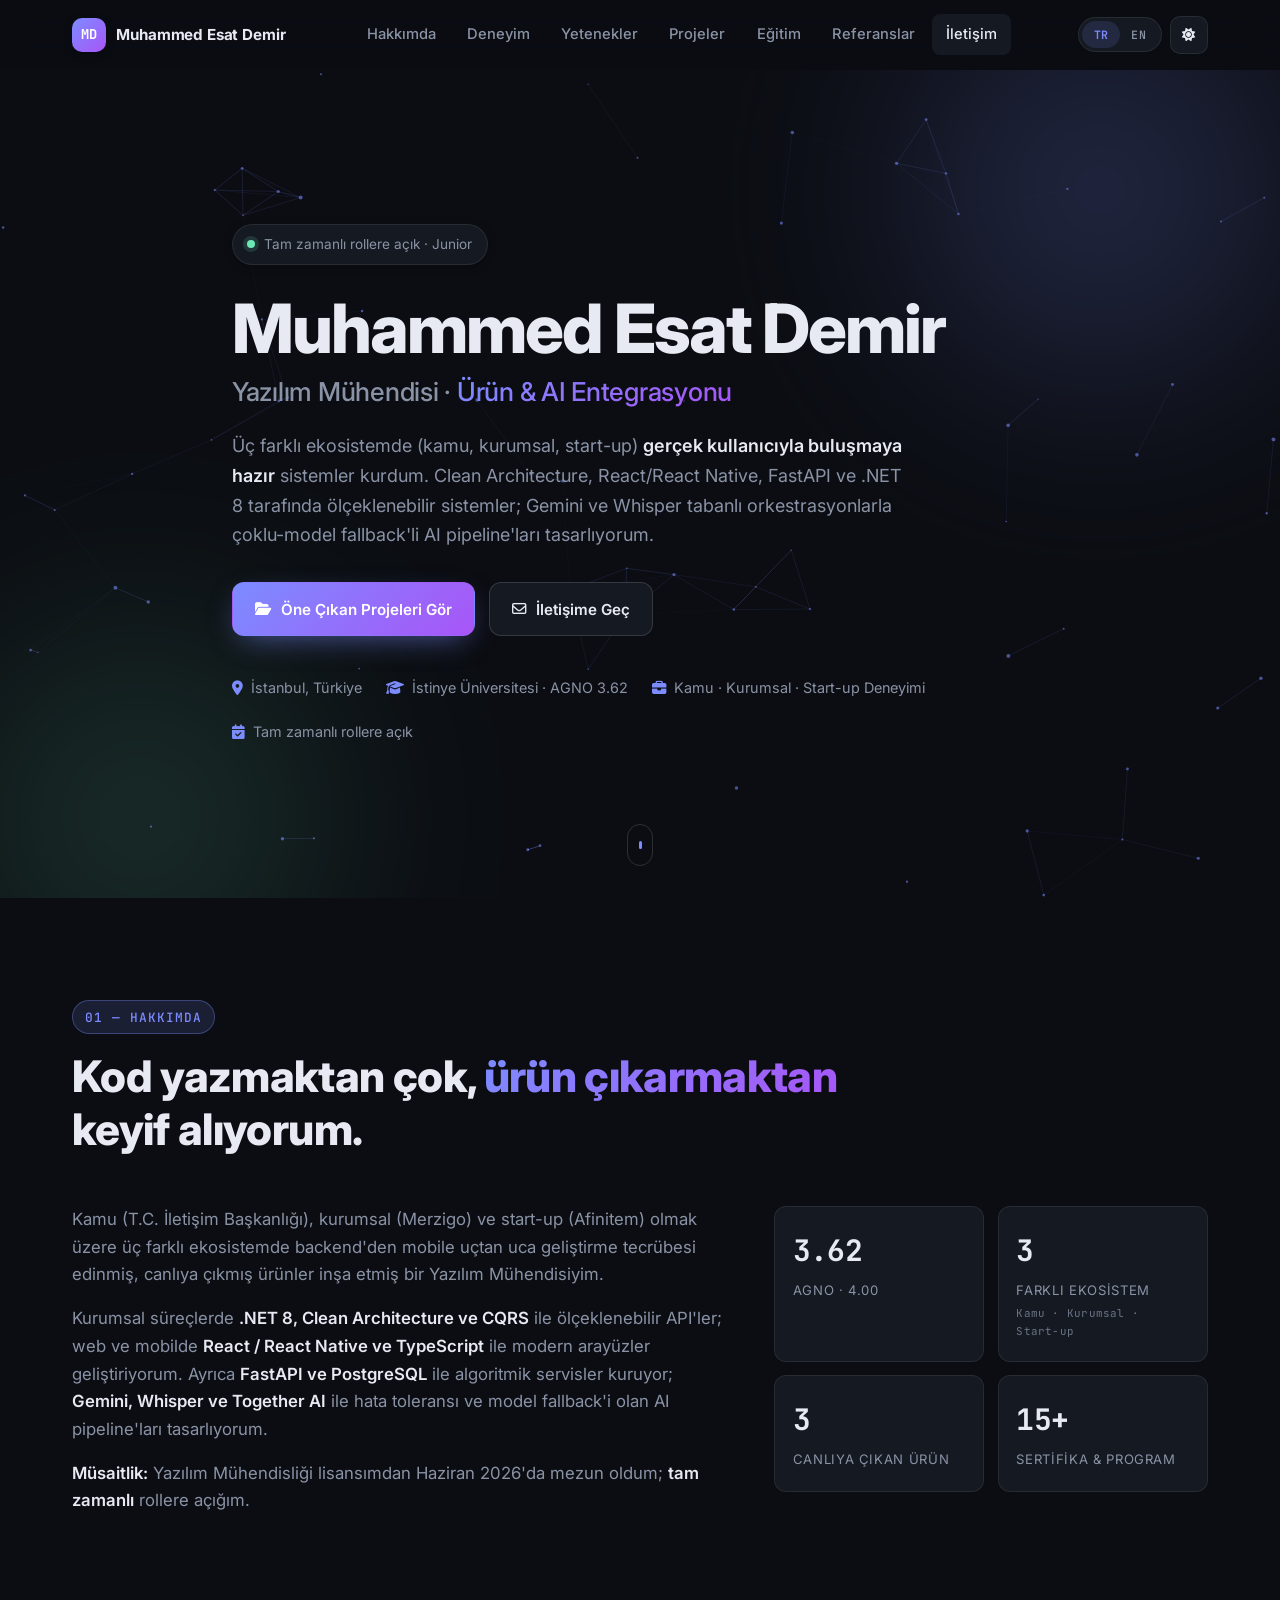
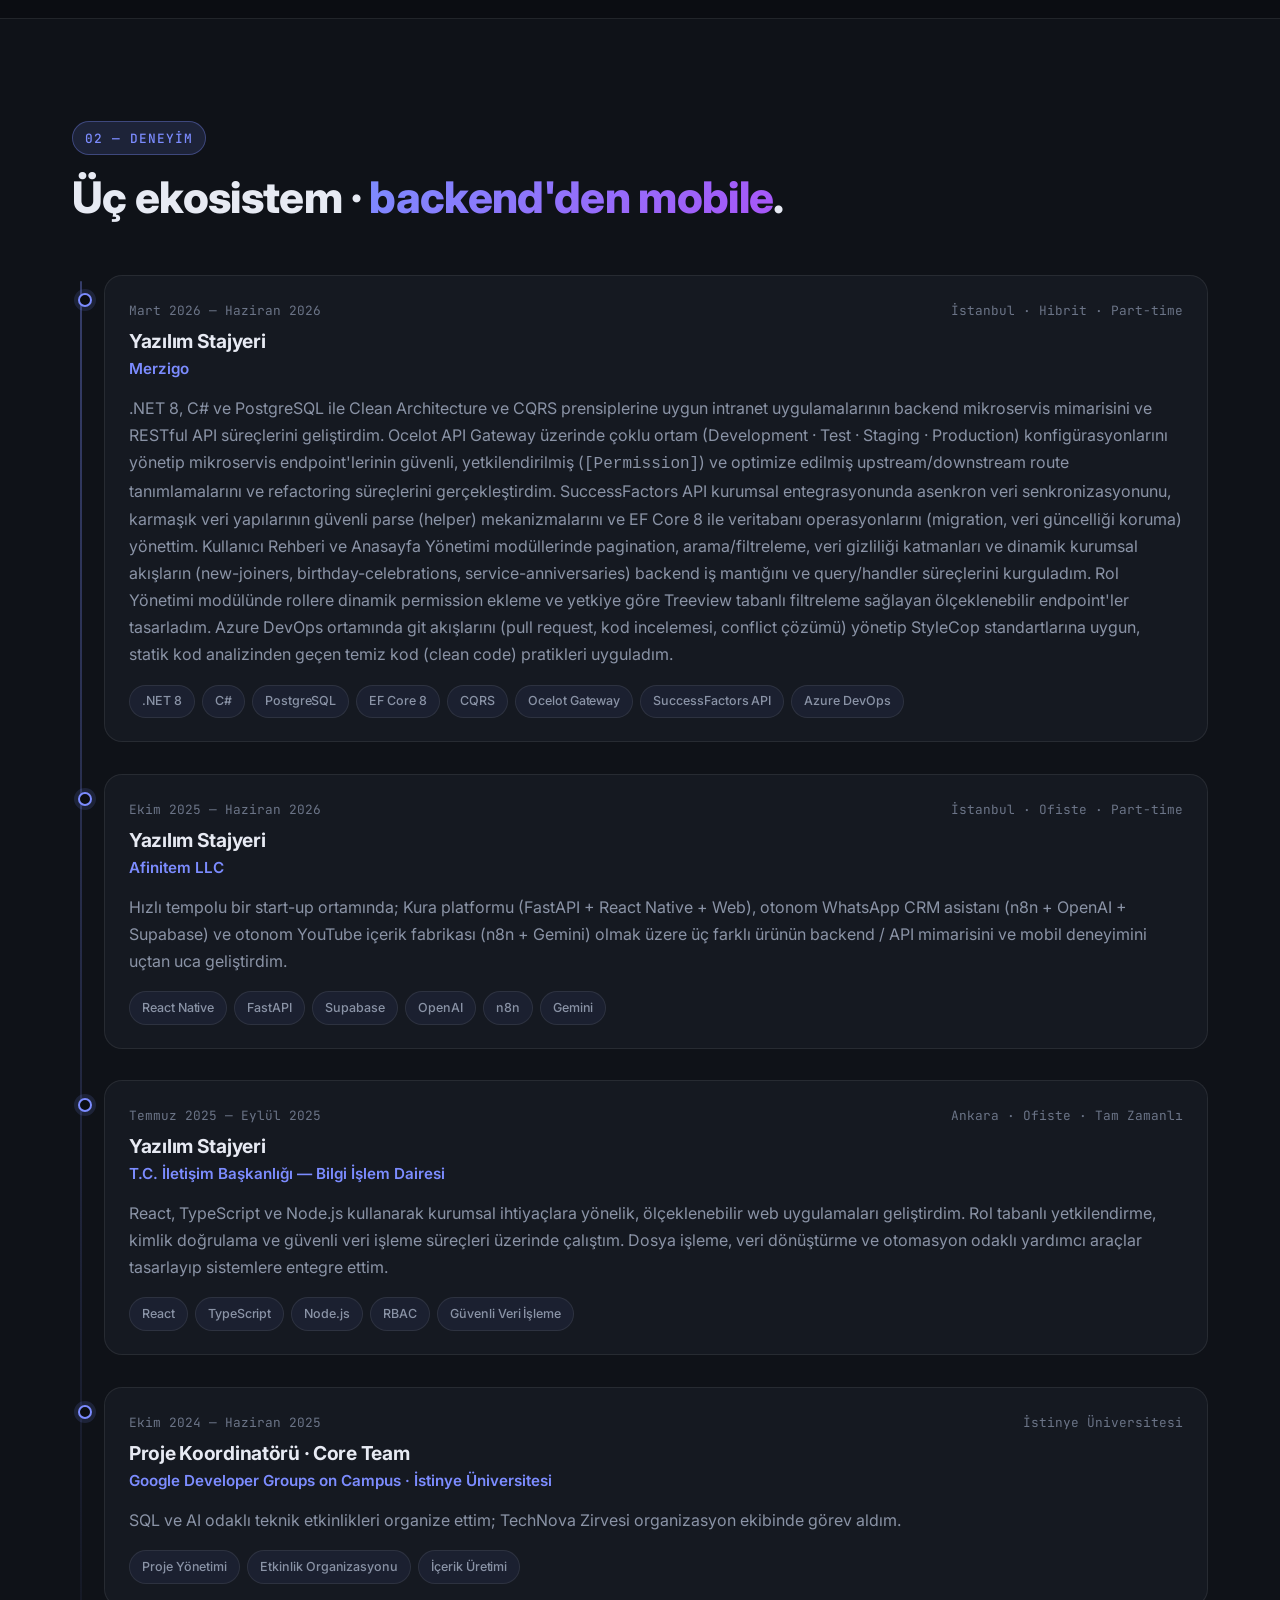
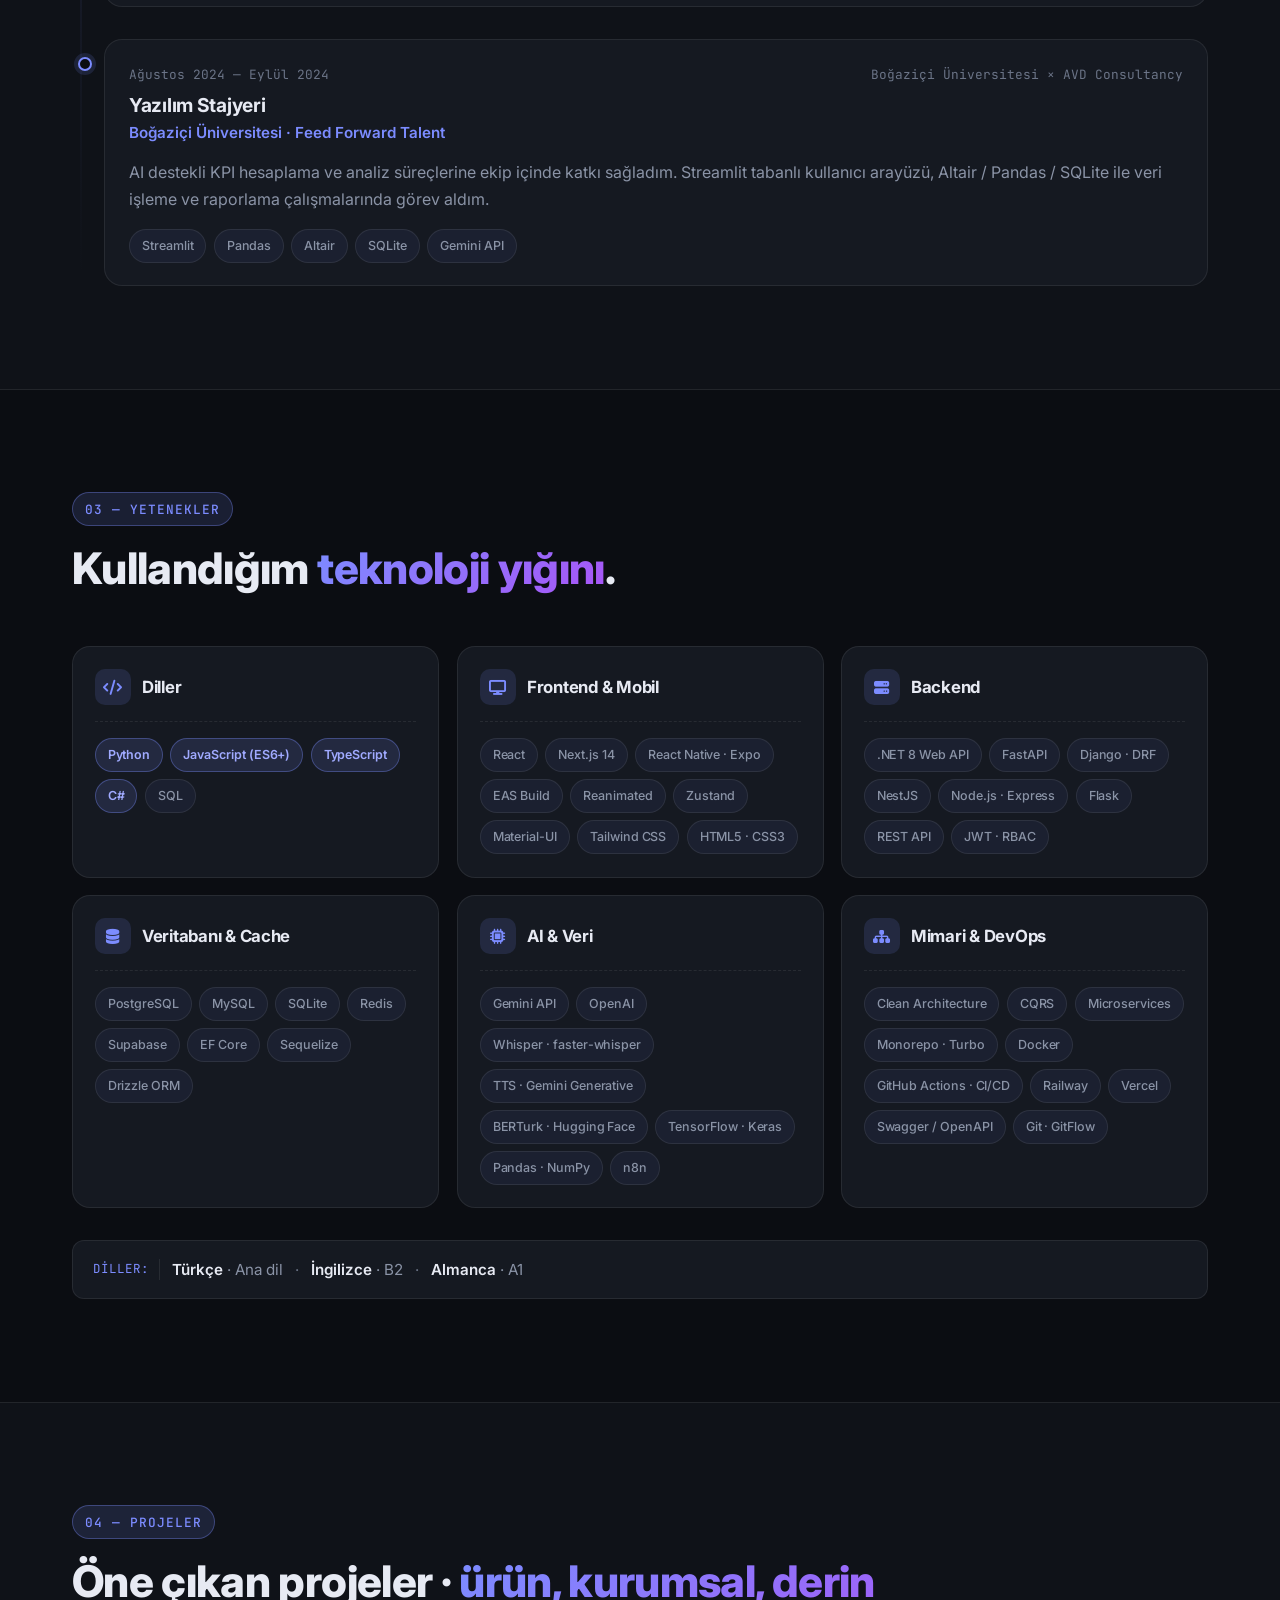
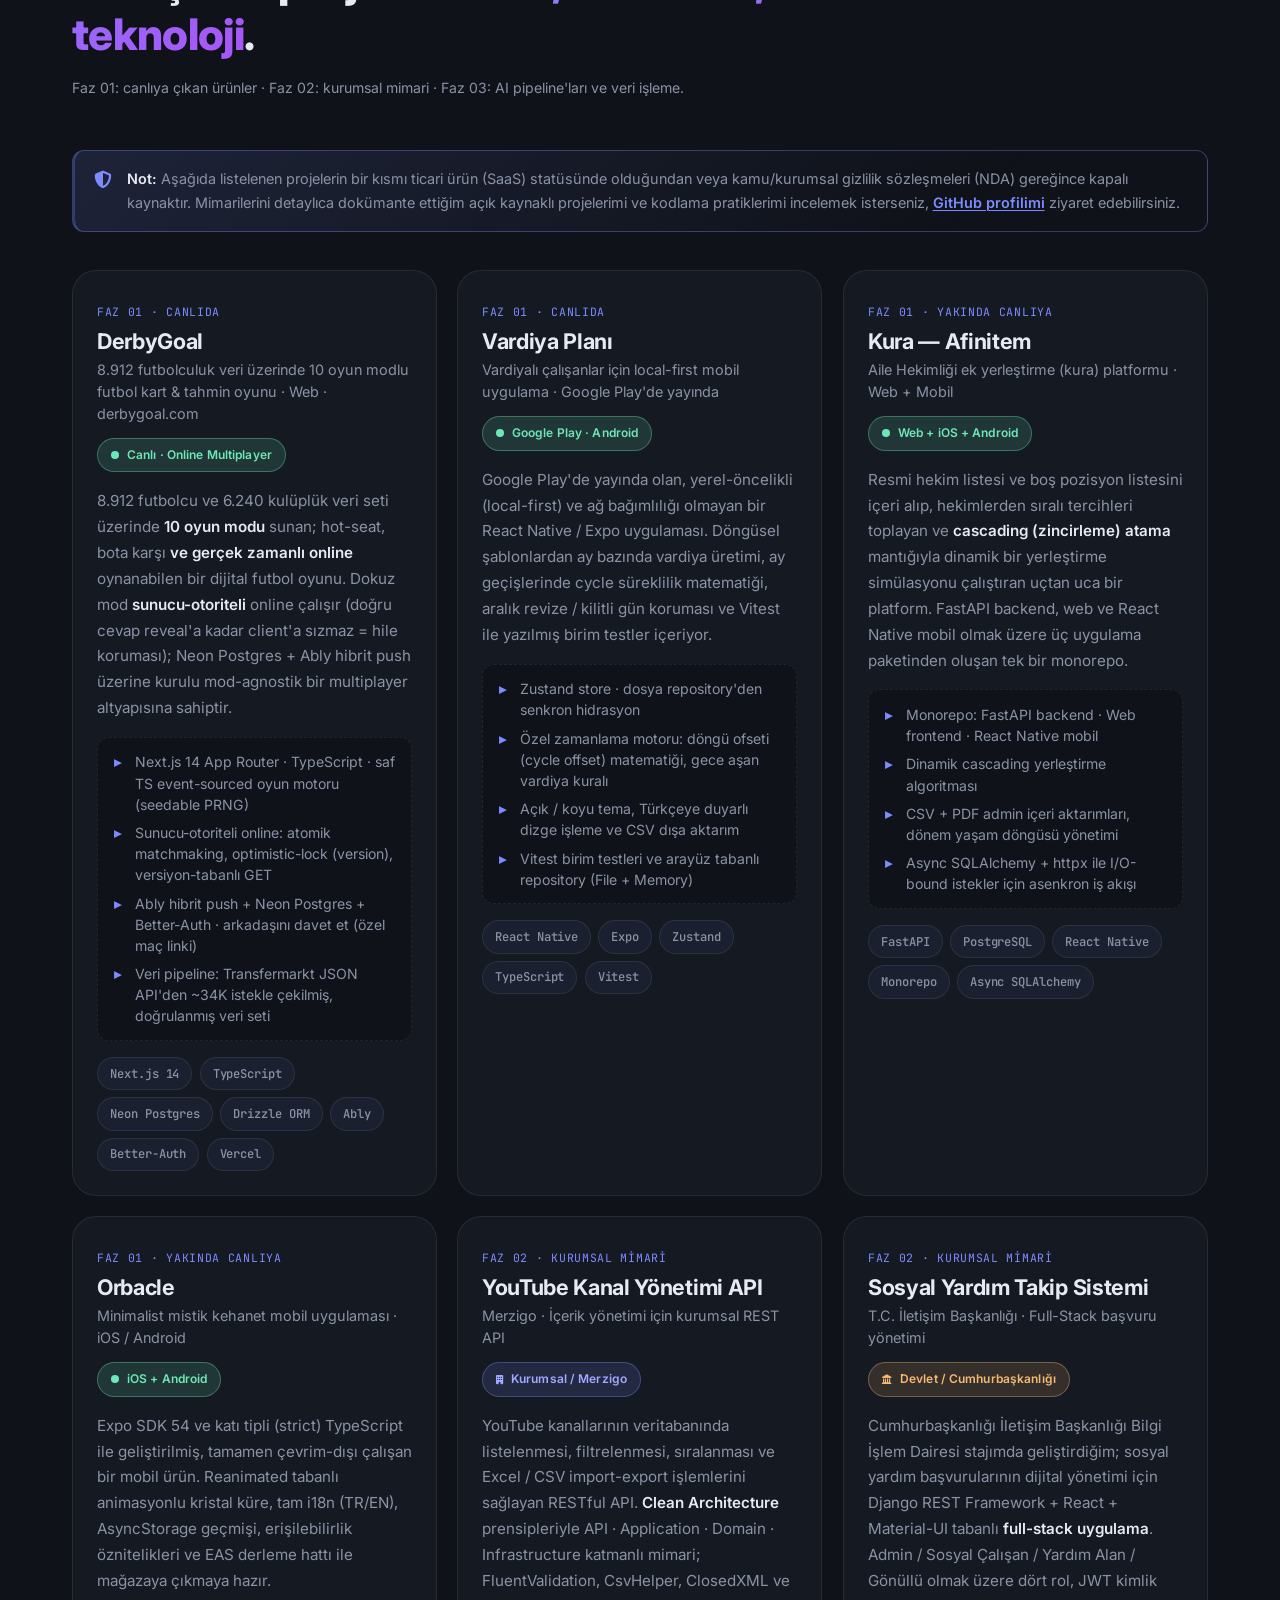
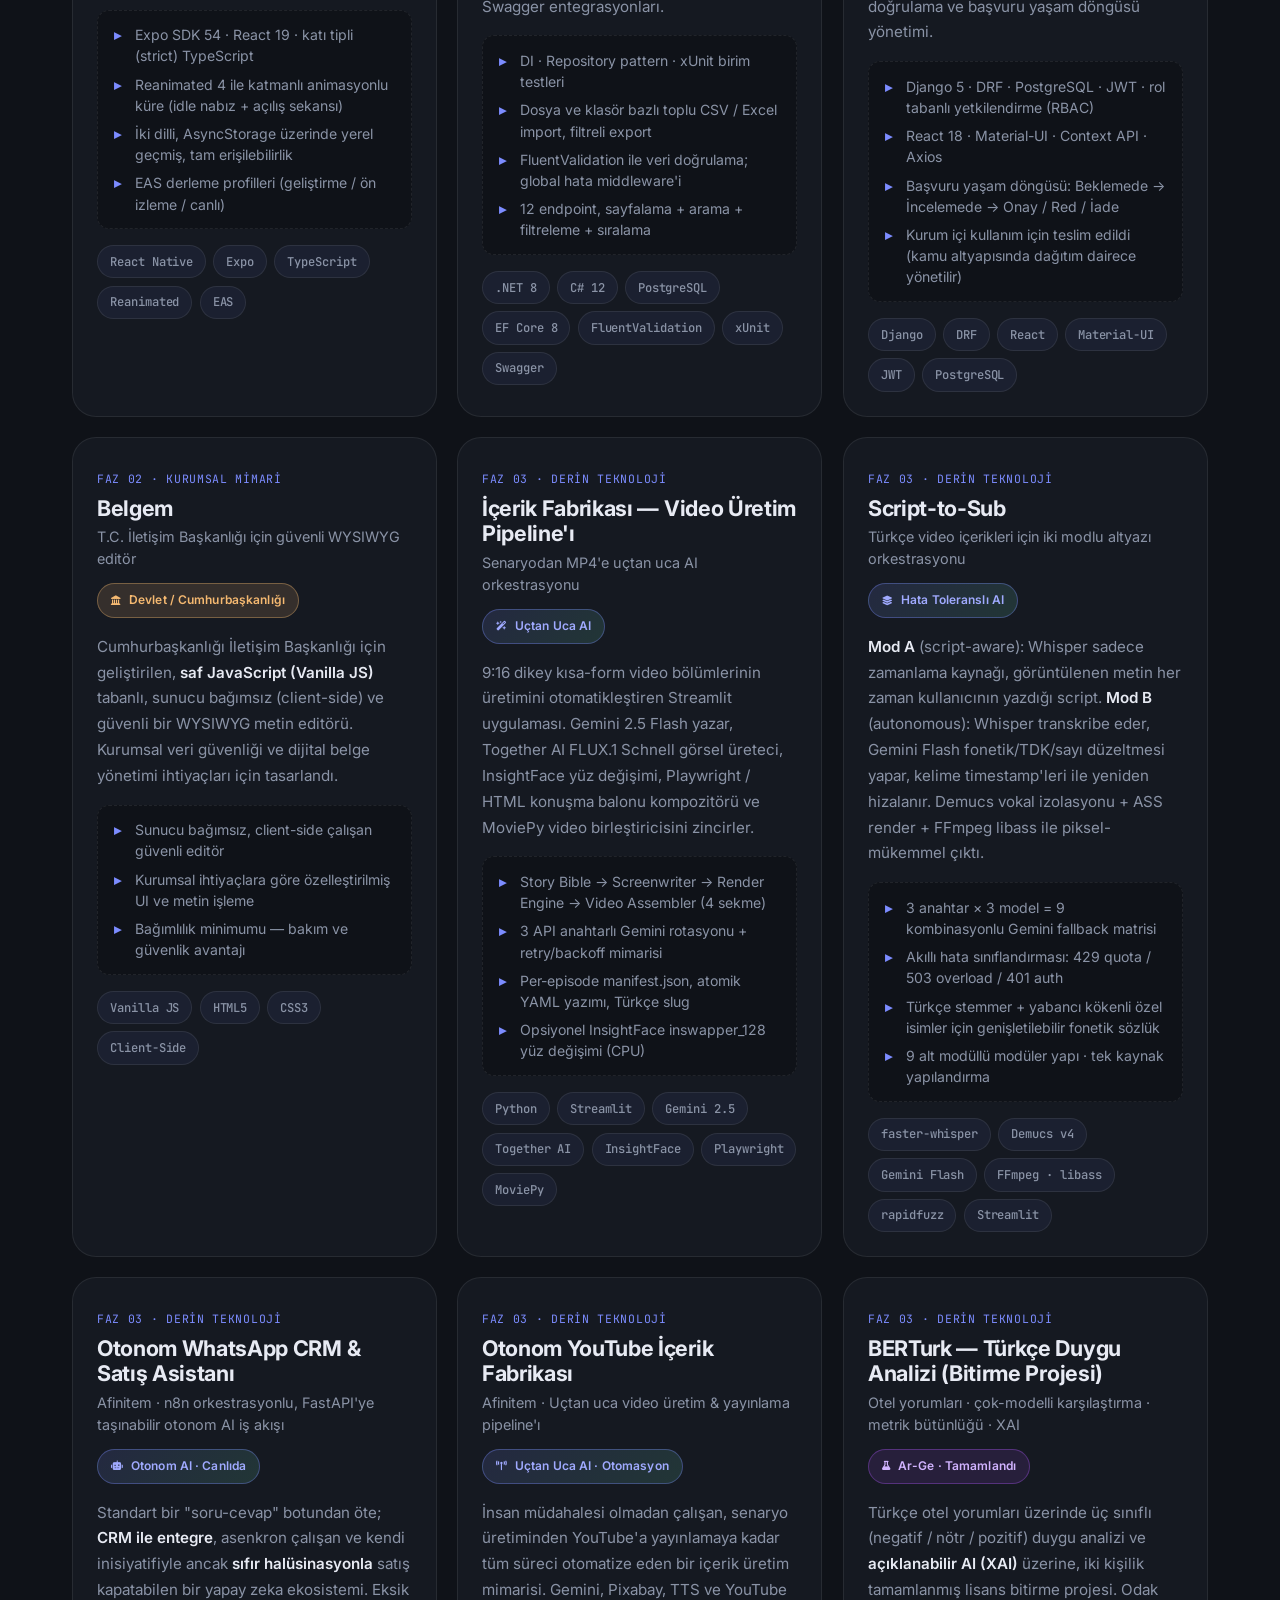
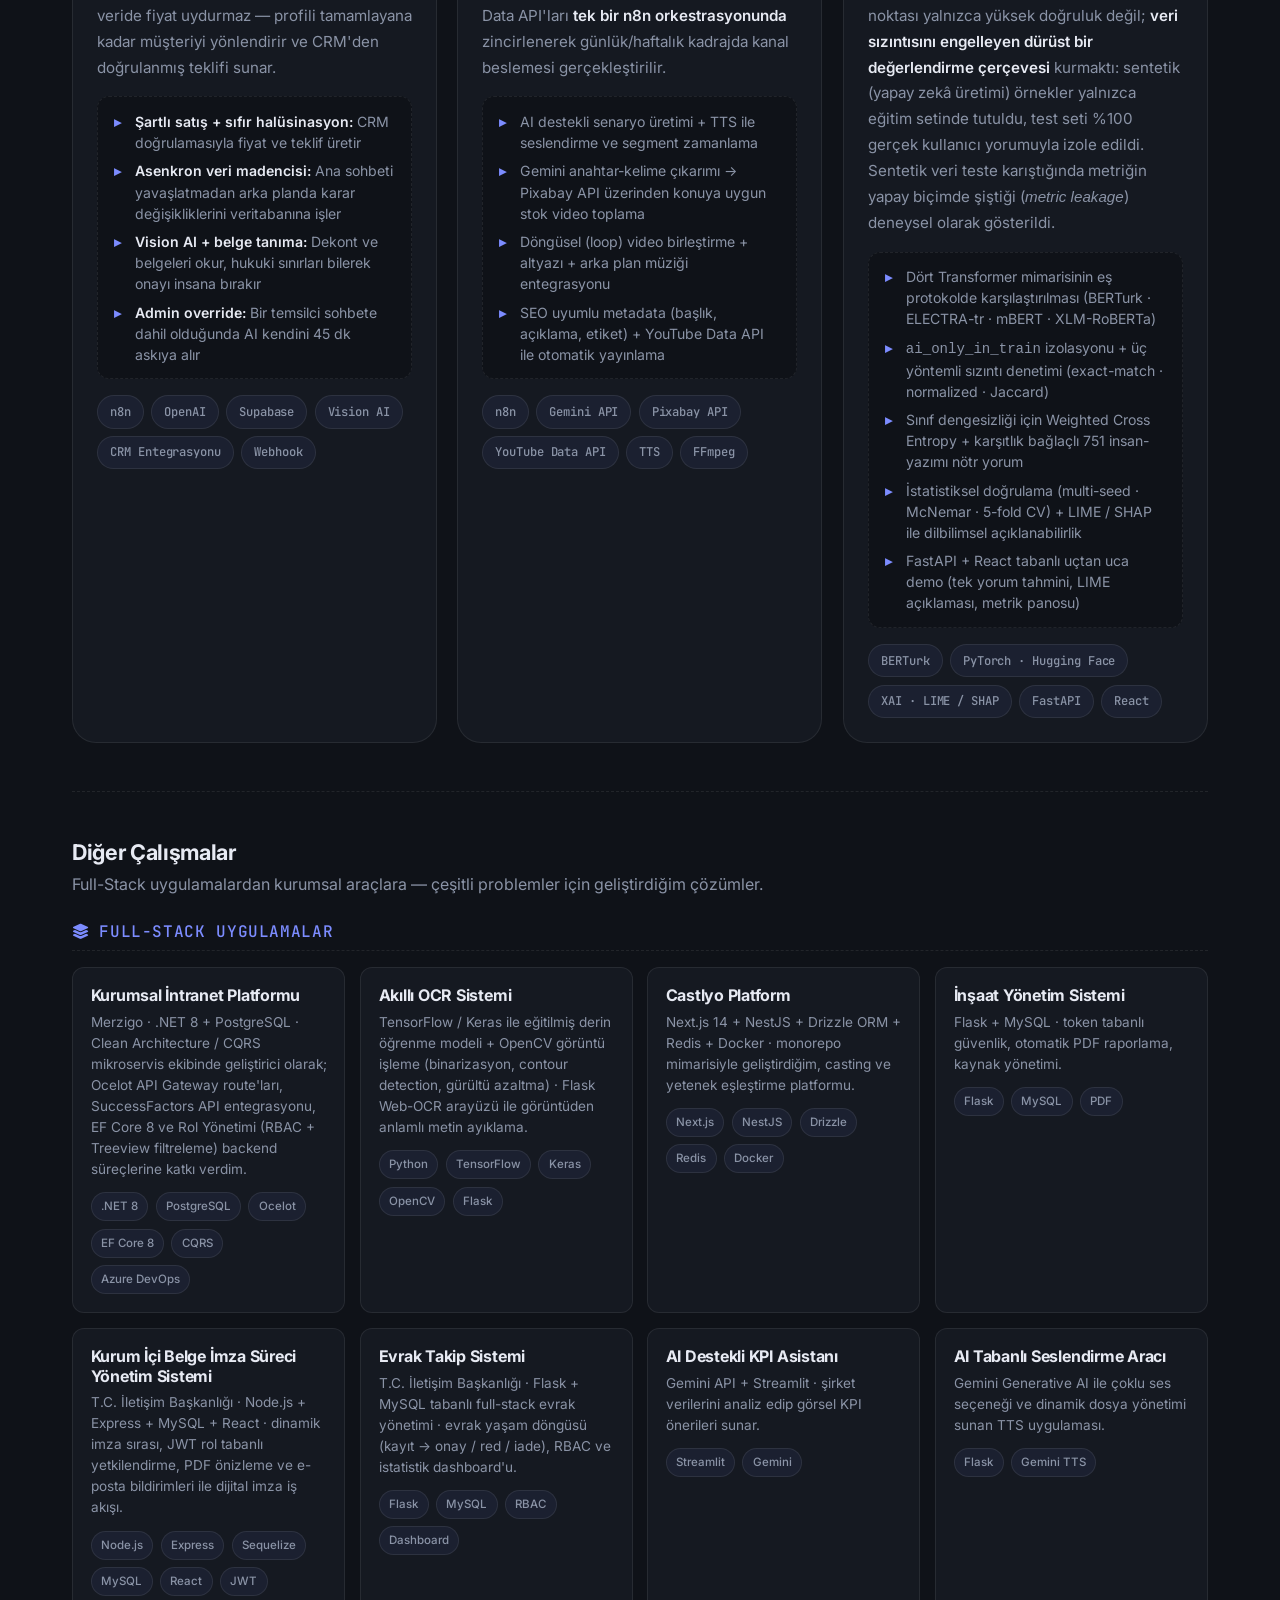
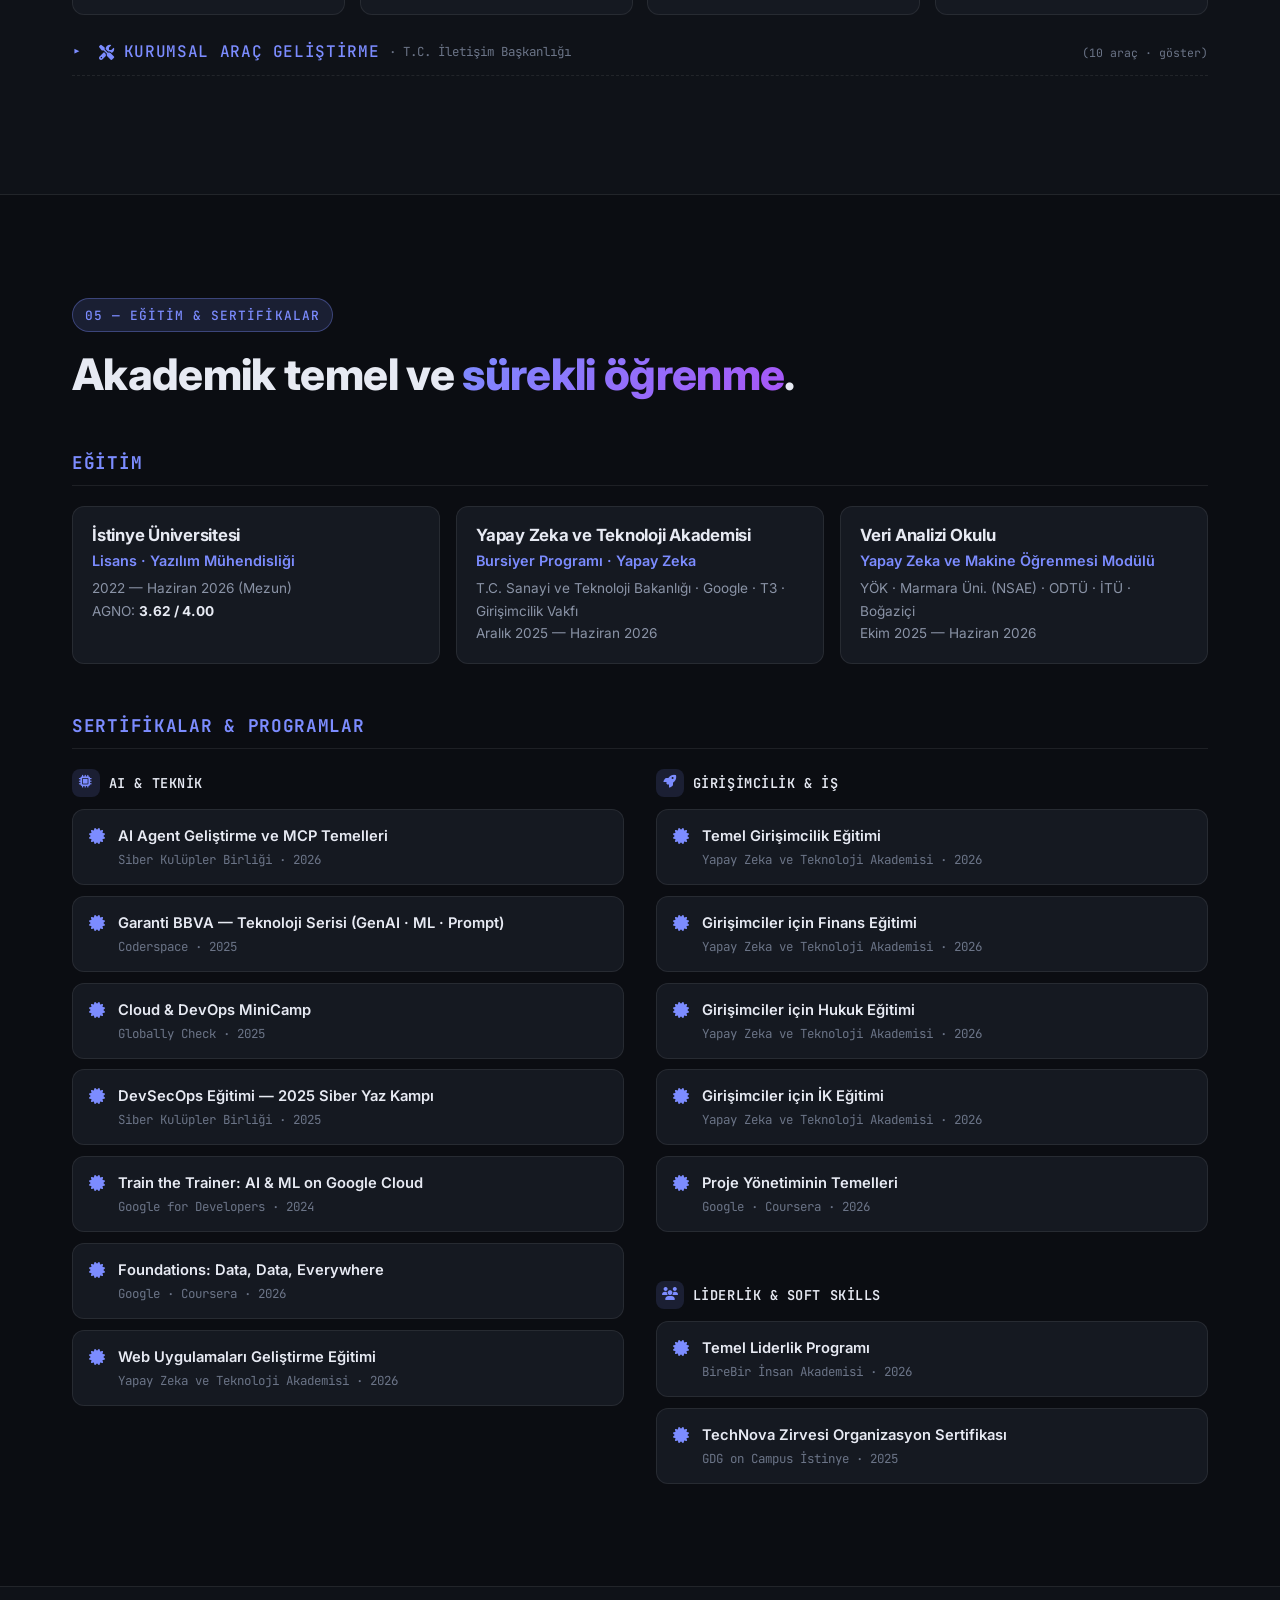
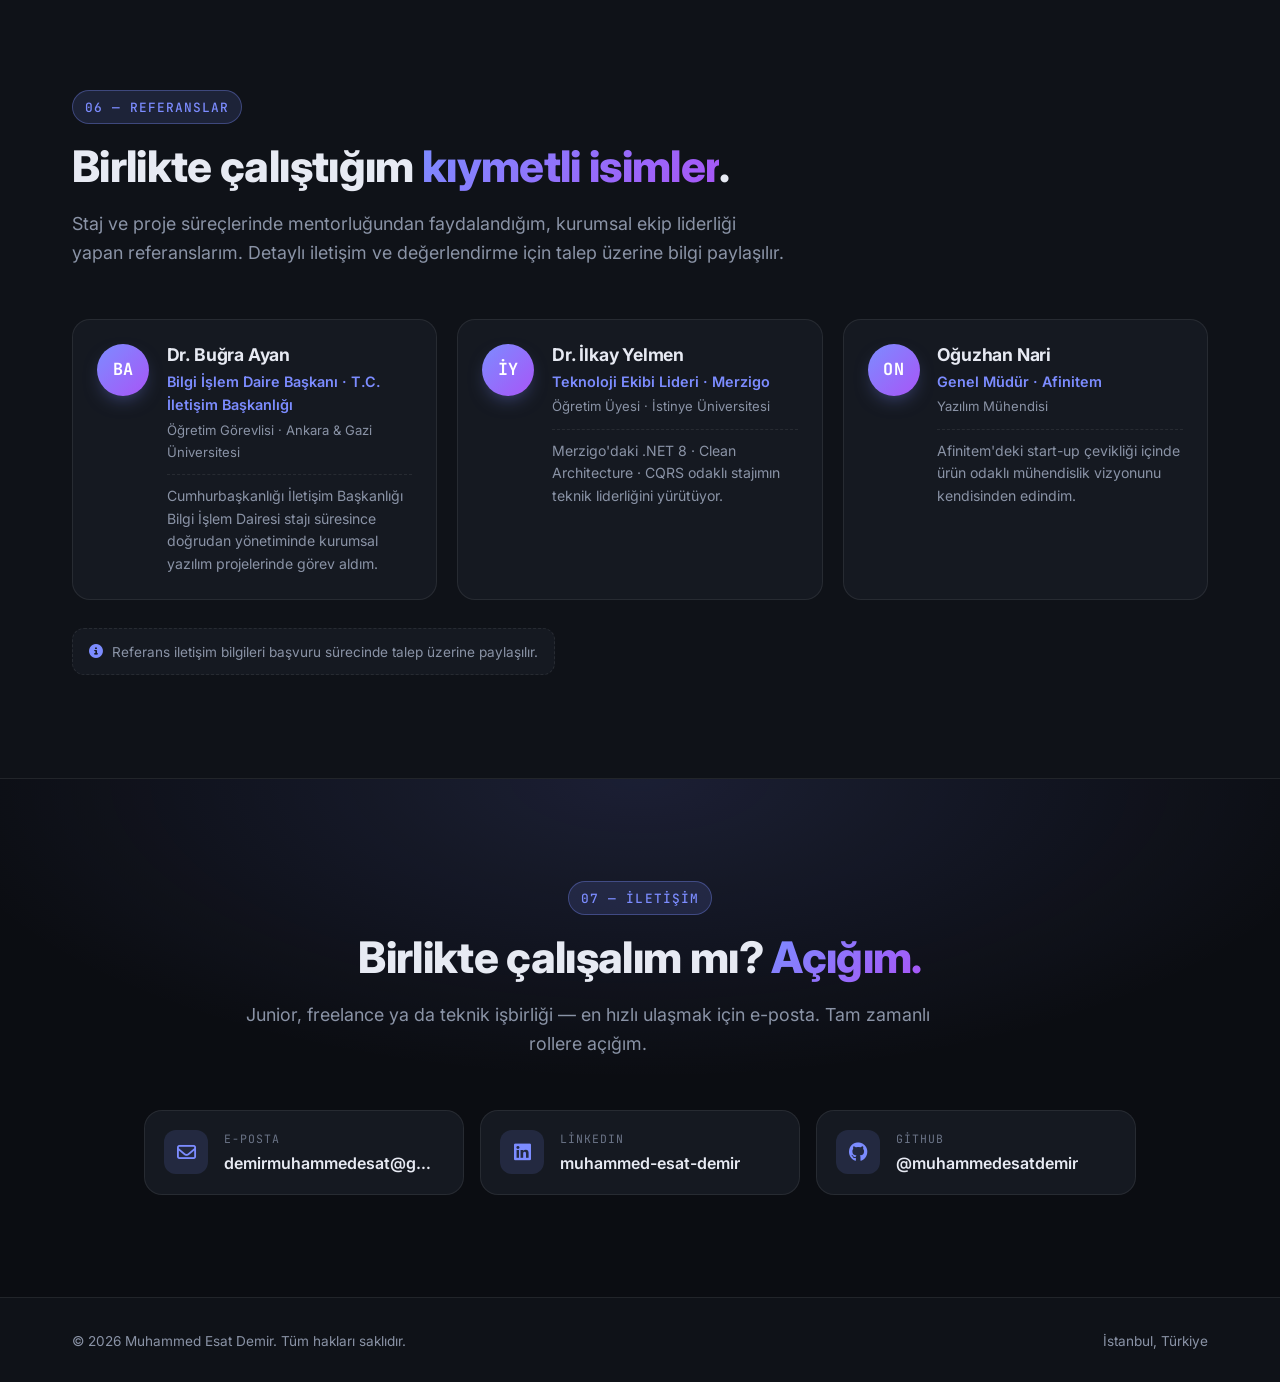
==== commit 41c3249c: "son bilgi revize yapıldı" ====
--- a/index.html
+++ b/index.html
@@ -97,7 +97,7 @@
 
         <ul class="hero__meta">
           <li><i class="fa-solid fa-location-dot" aria-hidden="true"></i> <span data-i18n="hero.meta.location">İstanbul, Türkiye</span></li>
-          <li><i class="fa-solid fa-graduation-cap" aria-hidden="true"></i> <span data-i18n="hero.meta.edu">İstinye Üniversitesi · AGNO 3.60</span></li>
+          <li><i class="fa-solid fa-graduation-cap" aria-hidden="true"></i> <span data-i18n="hero.meta.edu">İstinye Üniversitesi · AGNO 3.62</span></li>
           <li><i class="fa-solid fa-briefcase" aria-hidden="true"></i> <span data-i18n="hero.meta.work">Kamu · Kurumsal · Start-up Deneyimi</span></li>
           <li><i class="fa-solid fa-calendar-check" aria-hidden="true"></i> <span data-i18n="hero.meta.availability">Tam zamanlı rollere açık</span></li>
         </ul>
@@ -137,7 +137,7 @@
 
           <ul class="about__stats" role="list">
             <li class="stat">
-              <span class="stat__value">3.60</span>
+              <span class="stat__value">3.62</span>
               <span class="stat__label" data-i18n="about.stat.gpa">AGNO · 4.00</span>
             </li>
             <li class="stat">
@@ -981,7 +981,7 @@
               <article class="edu-item">
                 <h4 data-i18n="edu.isu.name">İstinye Üniversitesi</h4>
                 <p class="edu-item__role" data-i18n="edu.isu.role">Lisans · Yazılım Mühendisliği</p>
-                <p class="edu-item__meta" data-i18n-html="edu.isu.meta">2022 — Haziran 2026 (Mezun) <br> AGNO: <strong>3.60 / 4.00</strong></p>
+                <p class="edu-item__meta" data-i18n-html="edu.isu.meta">2022 — Haziran 2026 (Mezun) <br> AGNO: <strong>3.62 / 4.00</strong></p>
               </article>
 
               <article class="edu-item">
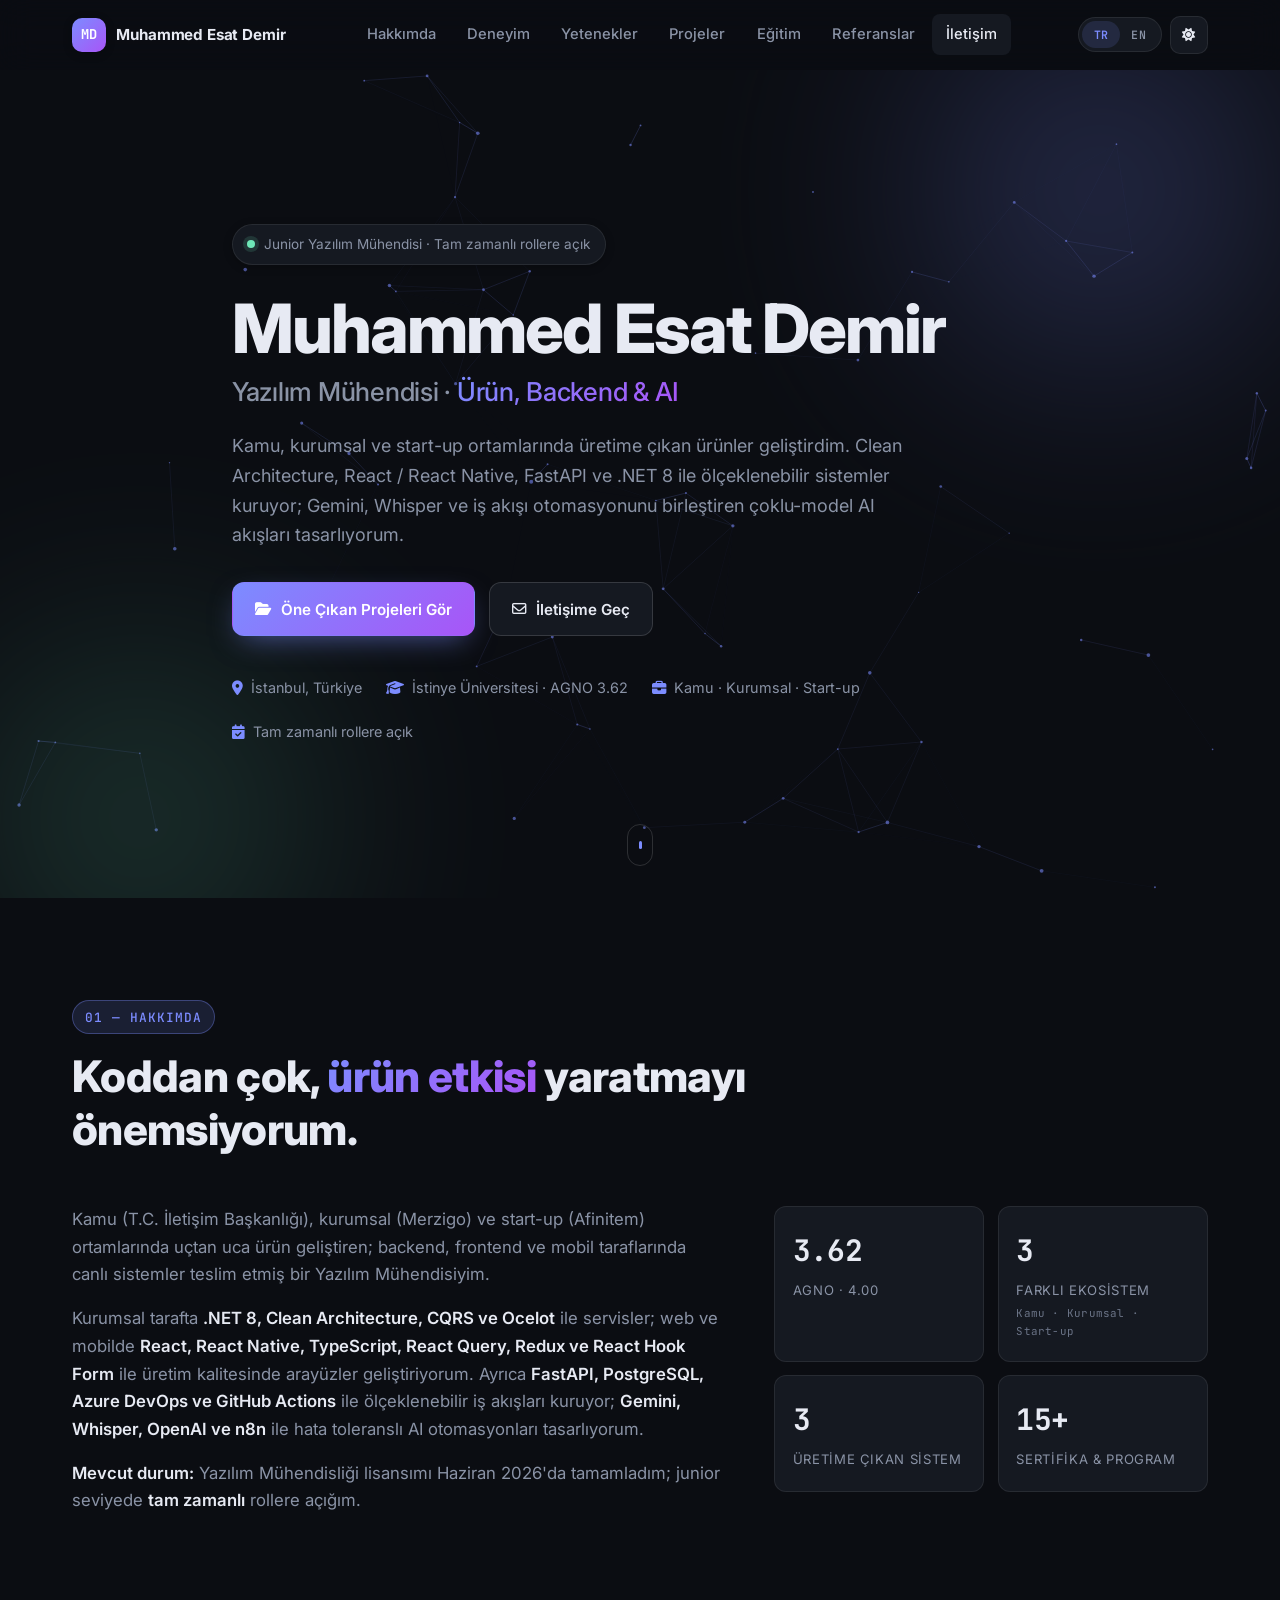
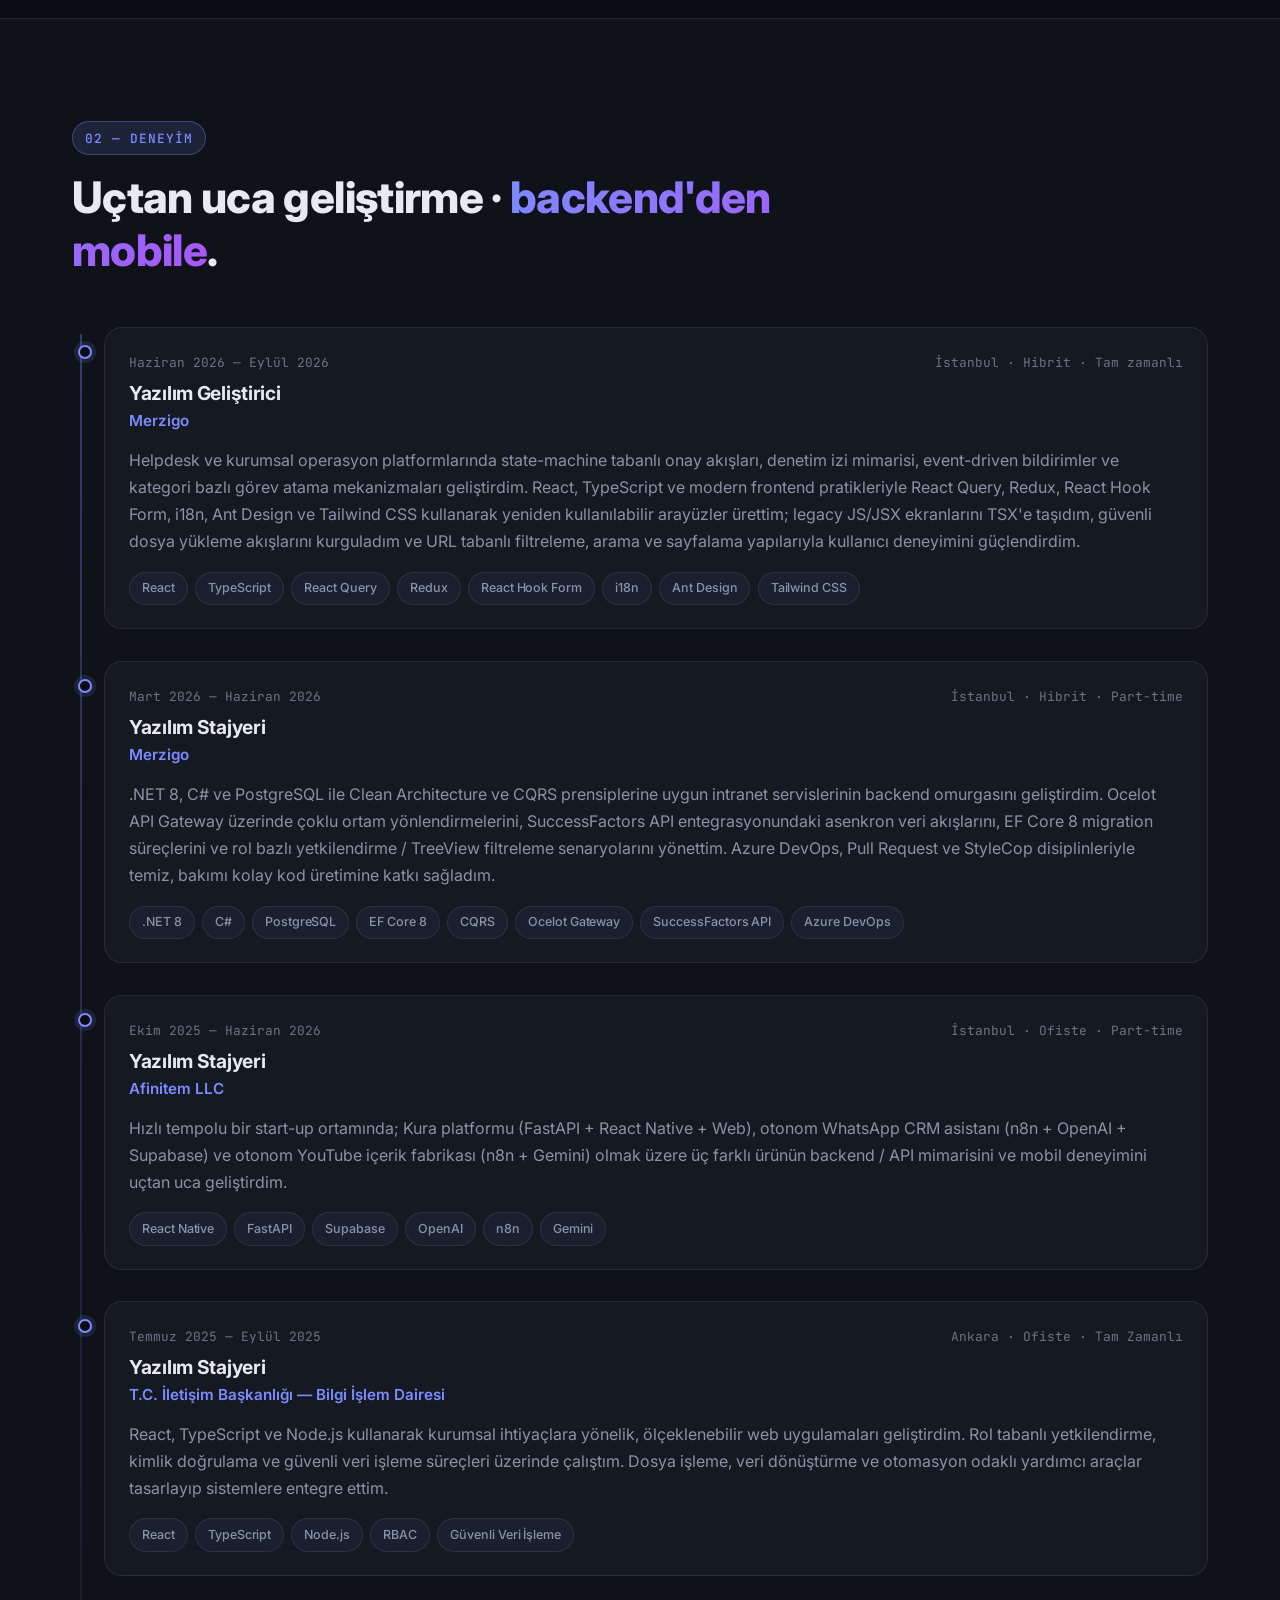
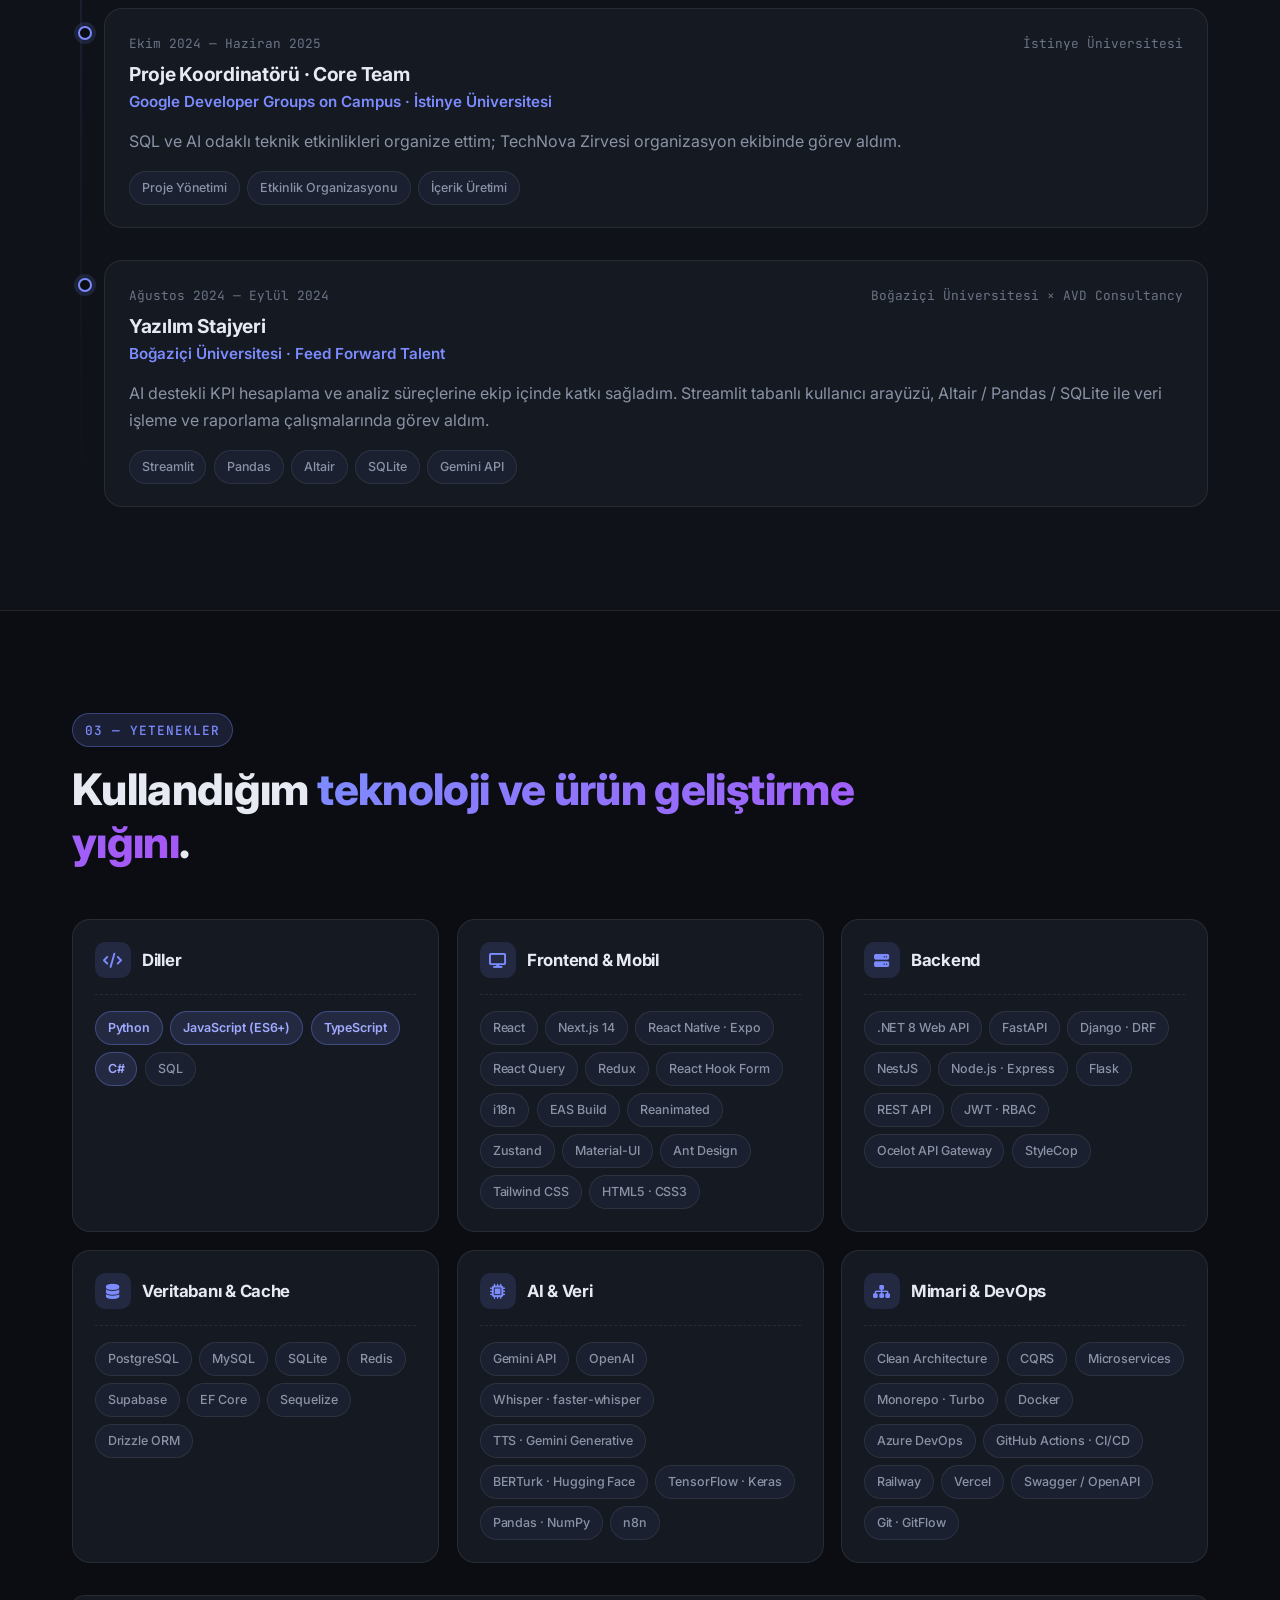
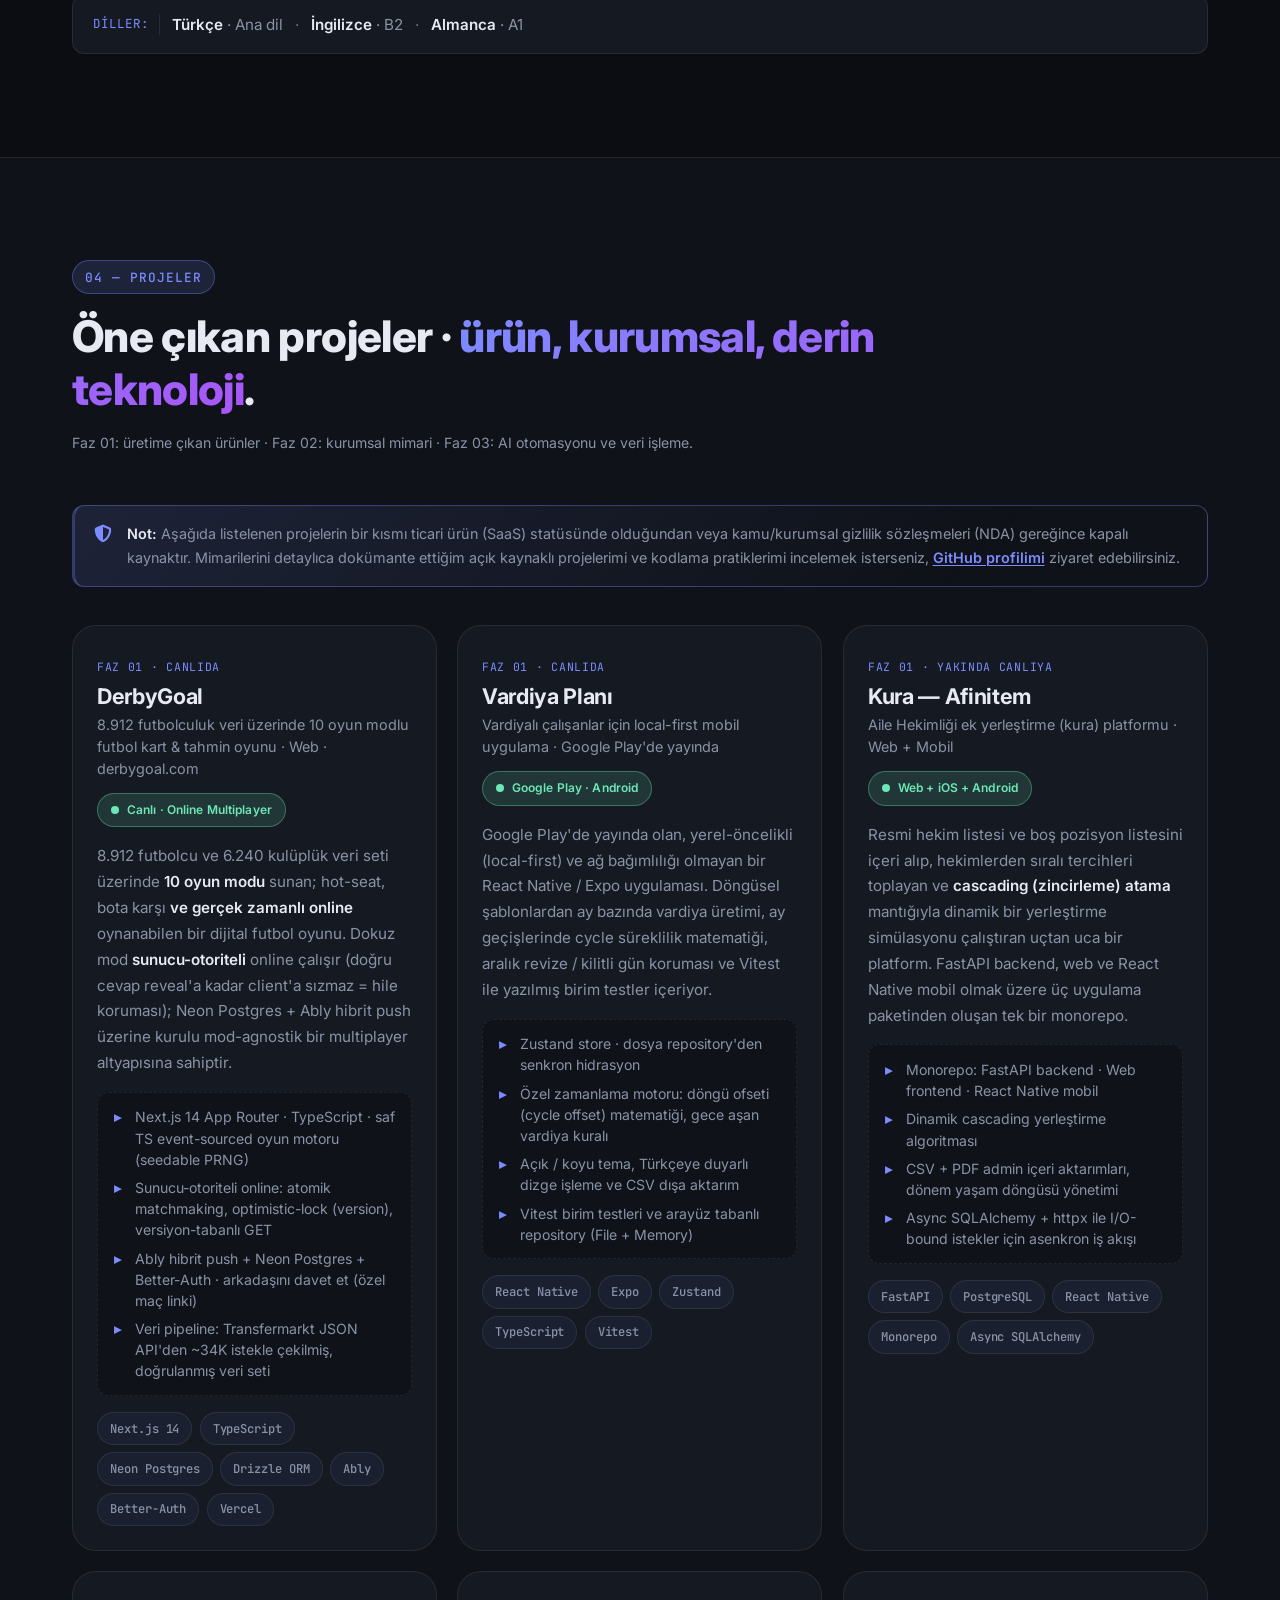
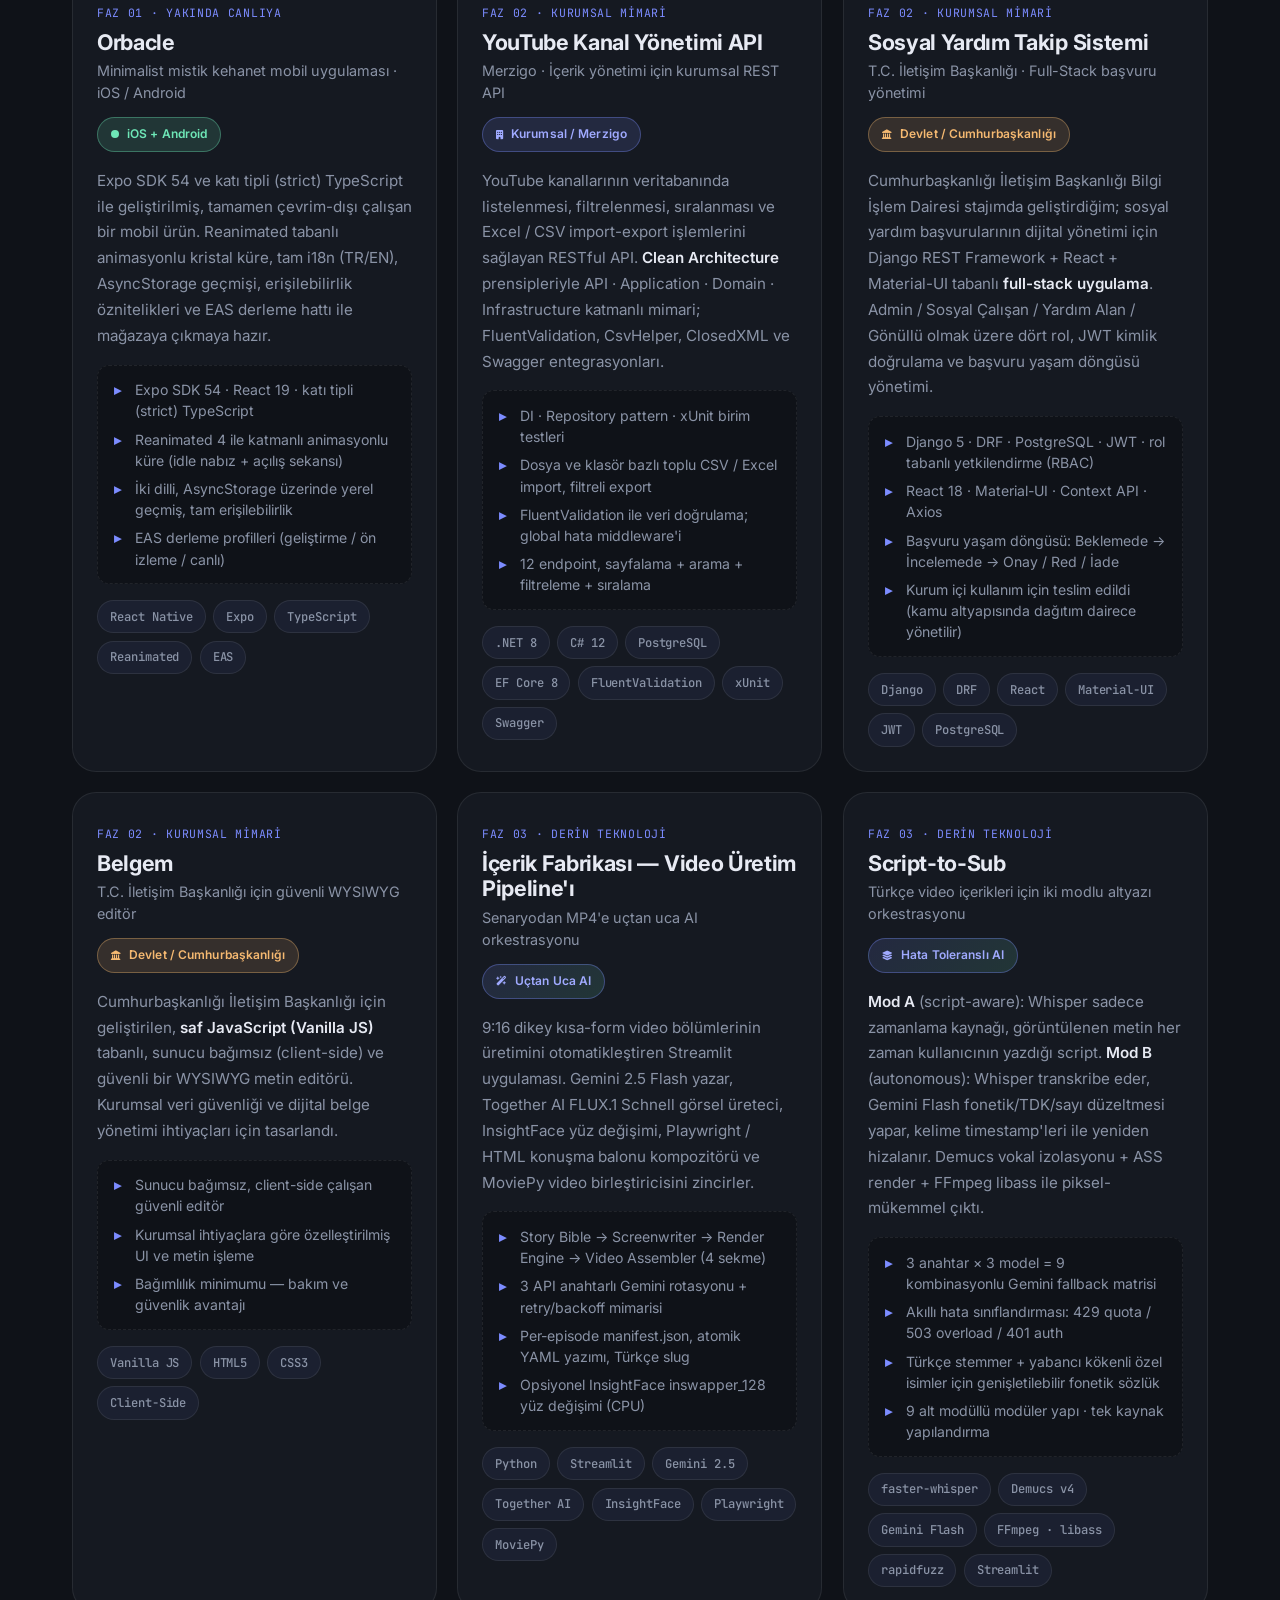
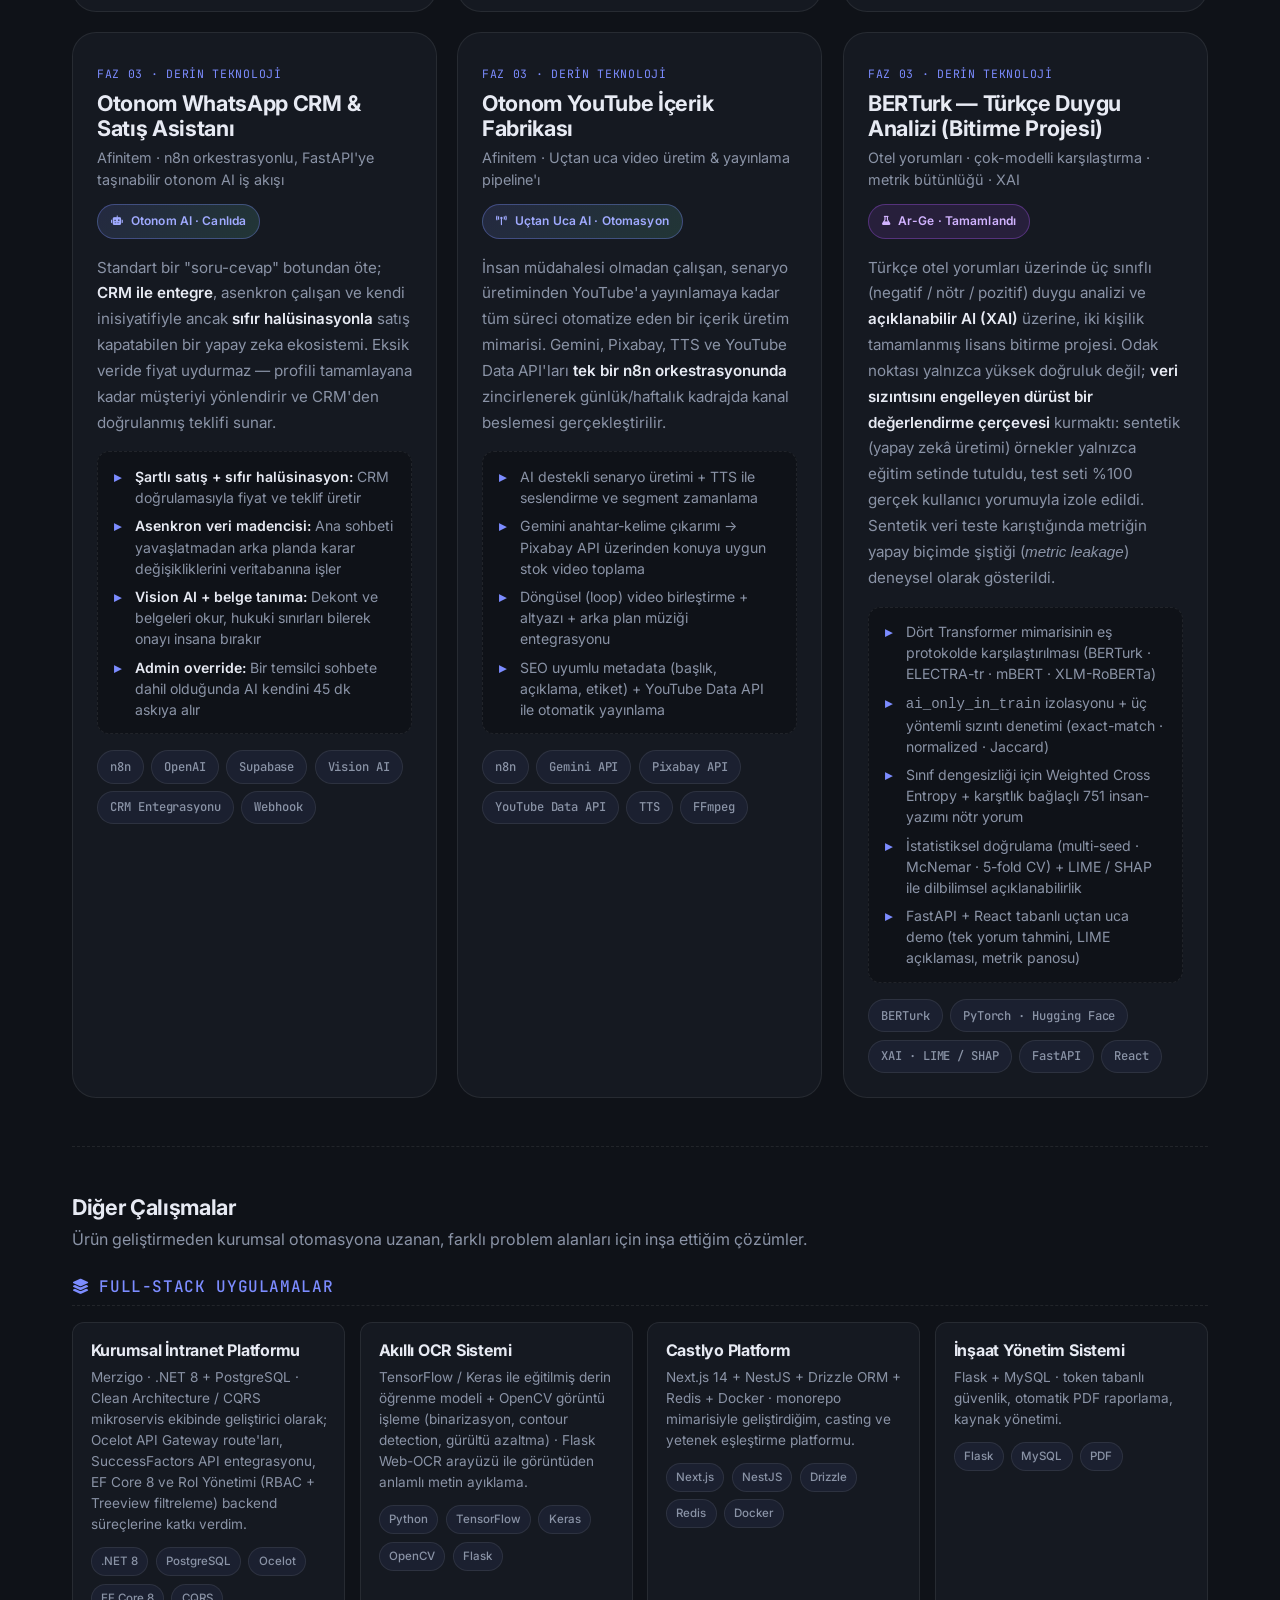
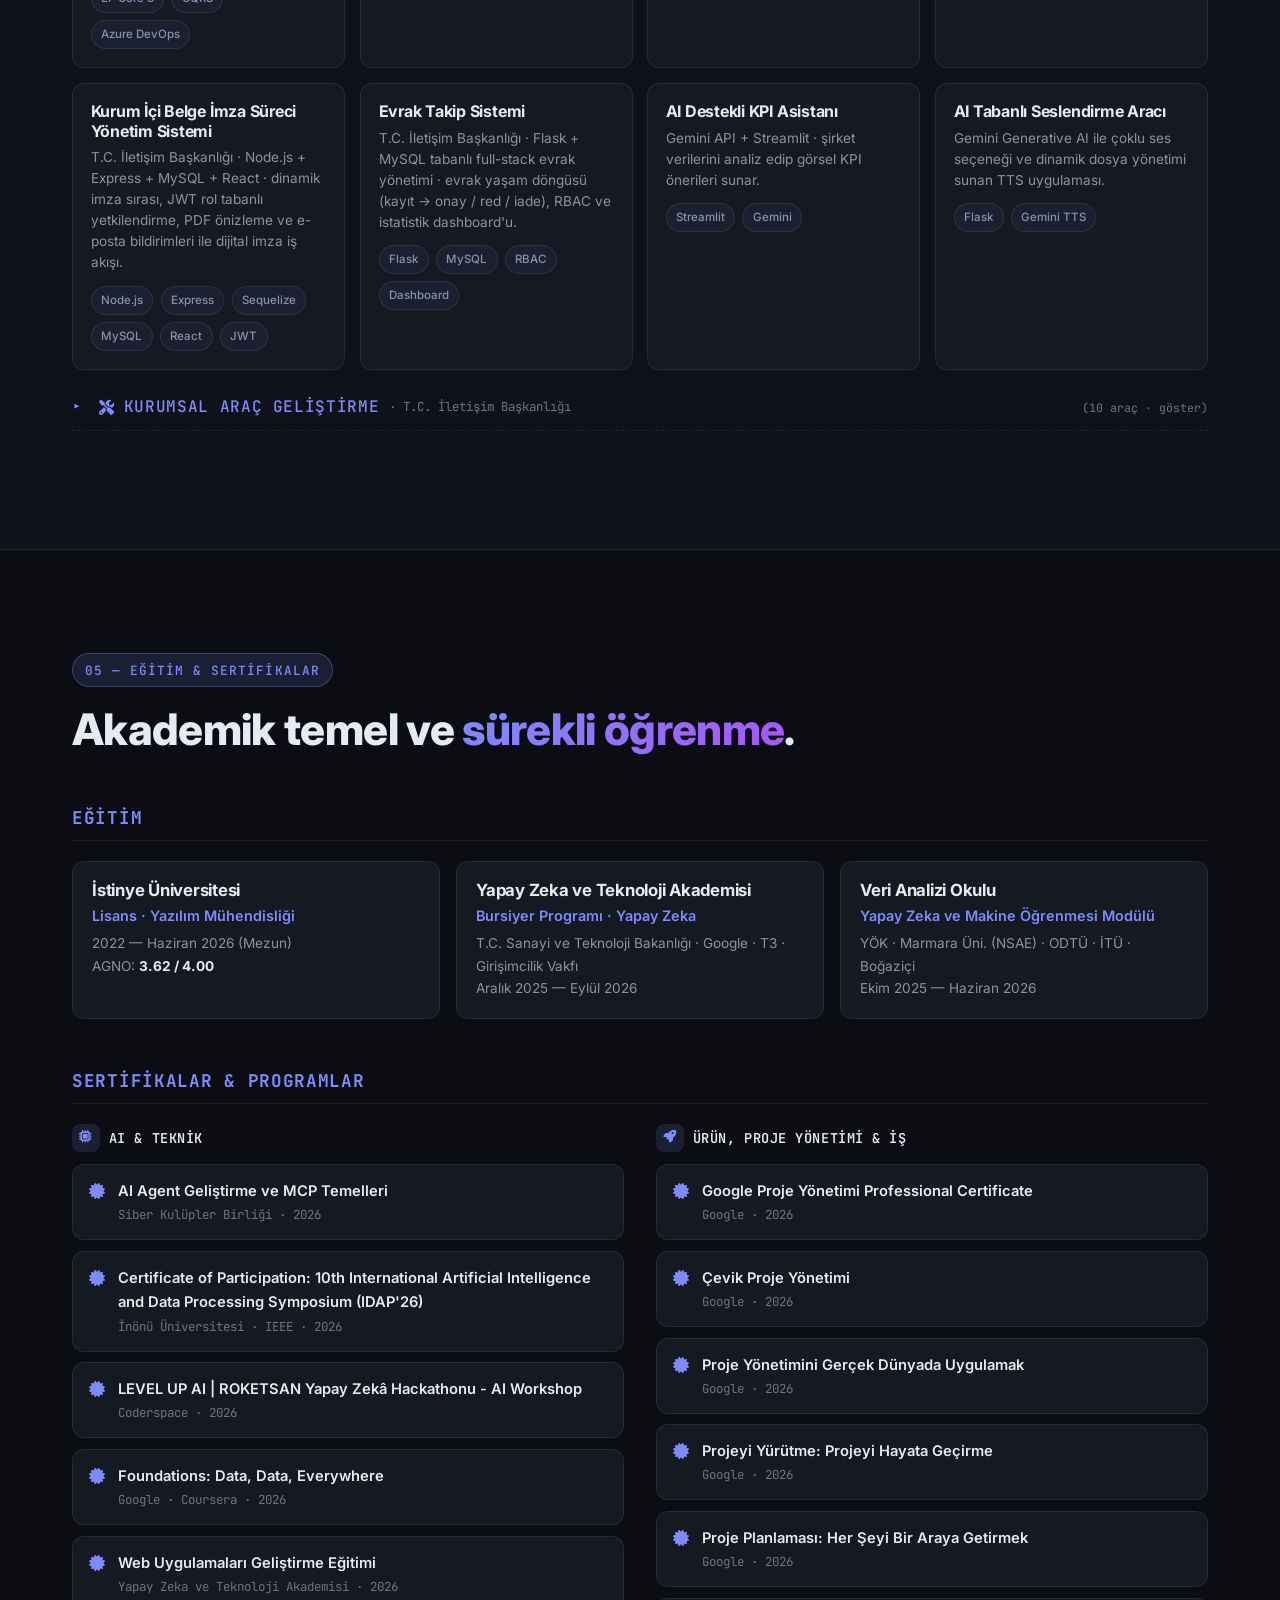
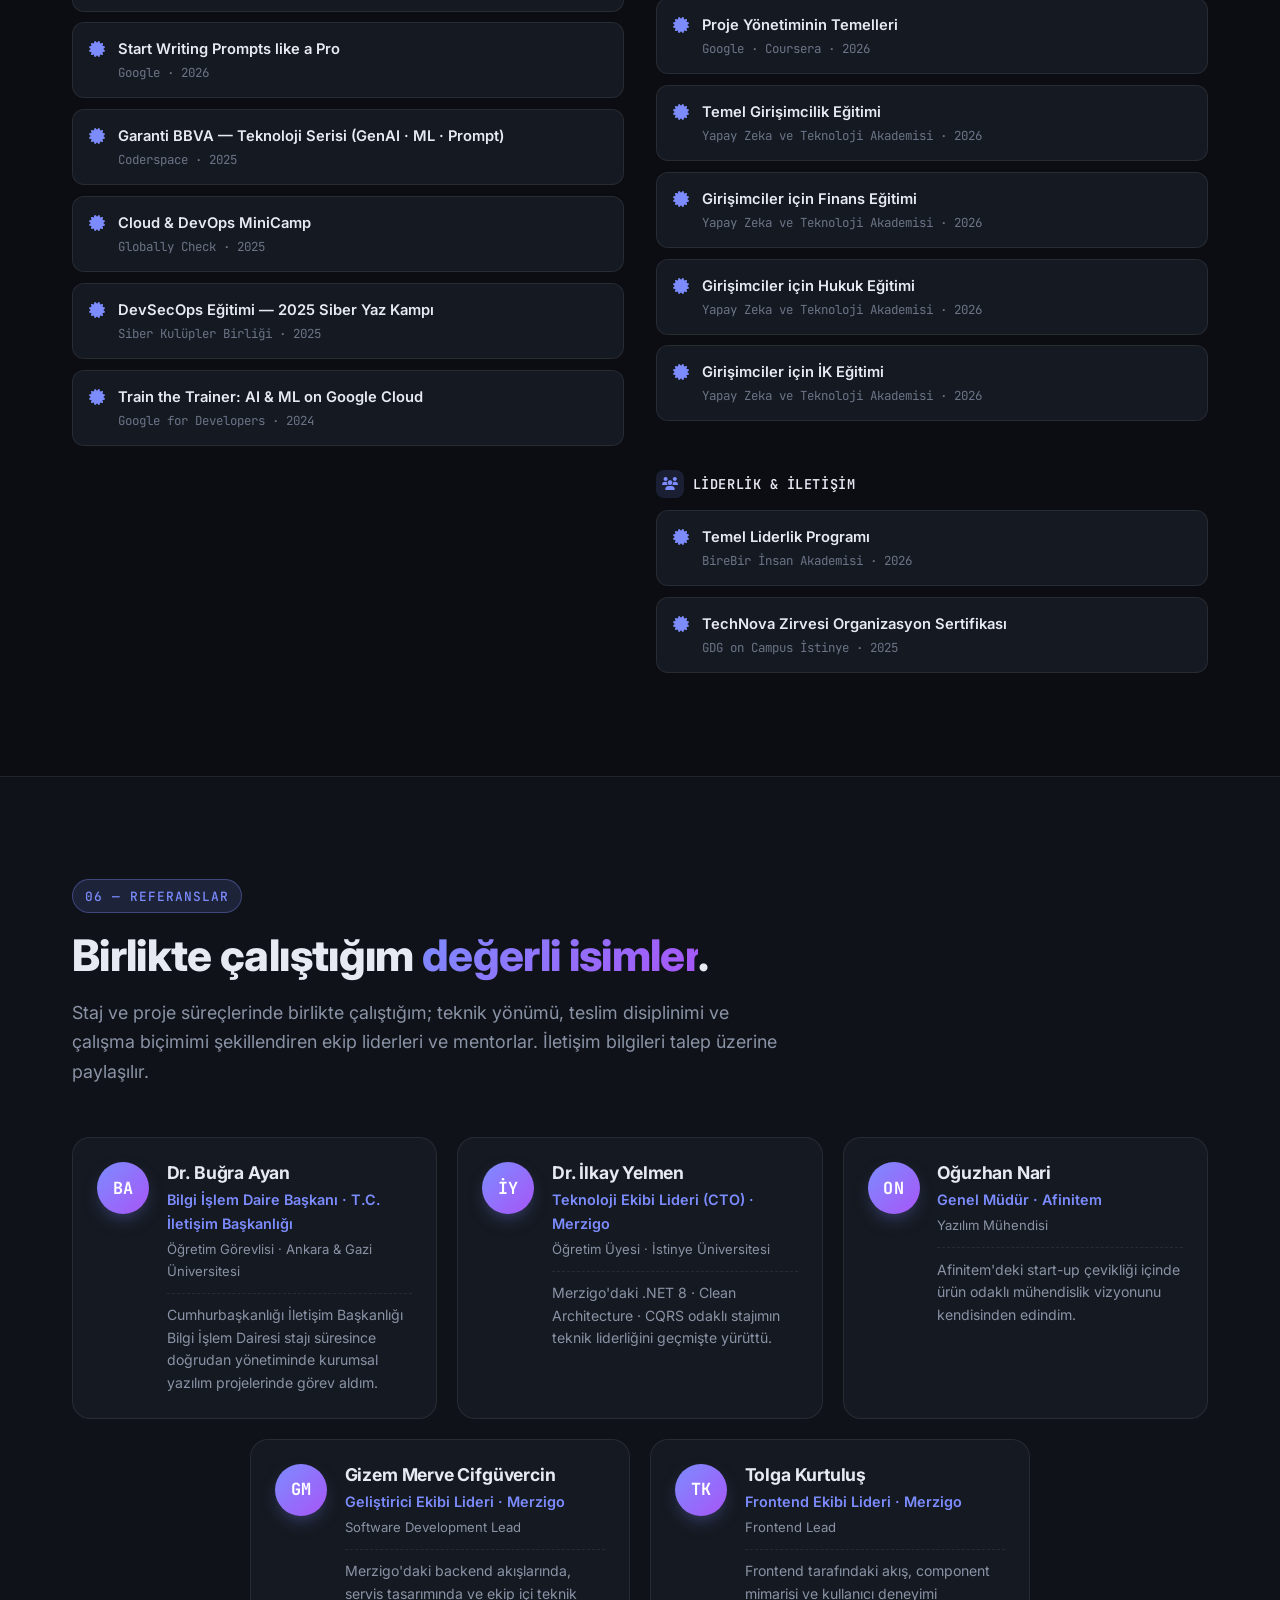
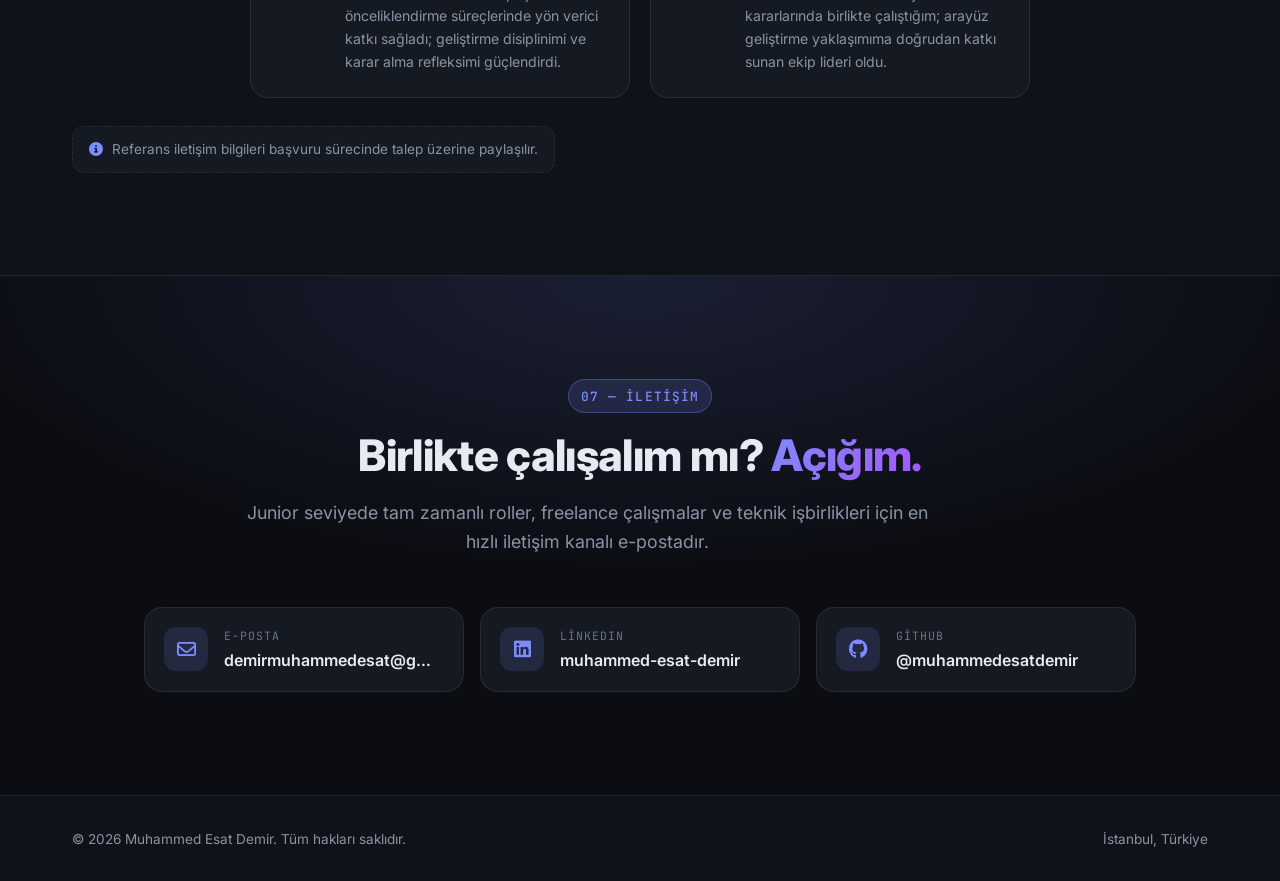
==== commit 0b283fc2: "son gelişmelere göre güncellemeler yapıldı" ====
--- a/index.html
+++ b/index.html
@@ -70,18 +70,18 @@
       <div class="container hero__inner">
         <div class="hero__badge">
           <span class="status-dot"></span>
-          <span data-i18n="hero.badge">Tam zamanlı rollere açık · Junior</span>
+          <span data-i18n="hero.badge">Junior Yazılım Mühendisi · Tam zamanlı rollere açık</span>
         </div>
 
         <h1 class="hero__title">
           <span class="hero__title-line">Muhammed Esat Demir</span>
-          <span class="hero__title-sub" data-i18n-html="hero.role">Yazılım Mühendisi · <span class="accent">Ürün &amp; AI Entegrasyonu</span></span>
+          <span class="hero__title-sub" data-i18n-html="hero.role">Yazılım Mühendisi · <span class="accent">Ürün, Backend &amp; AI</span></span>
         </h1>
 
         <p class="hero__lede" data-i18n-html="hero.lede">
-          Üç farklı ekosistemde (kamu, kurumsal, start-up) <strong>gerçek kullanıcıyla buluşmaya hazır</strong> sistemler kurdum.
-          Clean Architecture, React/React Native, FastAPI ve .NET 8 tarafında ölçeklenebilir sistemler; Gemini ve
-          Whisper tabanlı orkestrasyonlarla çoklu-model fallback'li AI pipeline'ları tasarlıyorum.
+          Kamu, kurumsal ve start-up ortamlarında üretime çıkan ürünler geliştirdim. Clean Architecture,
+          React / React Native, FastAPI ve .NET 8 ile ölçeklenebilir sistemler kuruyor; Gemini, Whisper ve
+          iş akışı otomasyonunu birleştiren çoklu-model AI akışları tasarlıyorum.
         </p>
 
         <div class="hero__cta">
@@ -98,7 +98,7 @@
         <ul class="hero__meta">
           <li><i class="fa-solid fa-location-dot" aria-hidden="true"></i> <span data-i18n="hero.meta.location">İstanbul, Türkiye</span></li>
           <li><i class="fa-solid fa-graduation-cap" aria-hidden="true"></i> <span data-i18n="hero.meta.edu">İstinye Üniversitesi · AGNO 3.62</span></li>
-          <li><i class="fa-solid fa-briefcase" aria-hidden="true"></i> <span data-i18n="hero.meta.work">Kamu · Kurumsal · Start-up Deneyimi</span></li>
+          <li><i class="fa-solid fa-briefcase" aria-hidden="true"></i> <span data-i18n="hero.meta.work">Kamu · Kurumsal · Start-up</span></li>
           <li><i class="fa-solid fa-calendar-check" aria-hidden="true"></i> <span data-i18n="hero.meta.availability">Tam zamanlı rollere açık</span></li>
         </ul>
       </div>
@@ -112,26 +112,26 @@
       <div class="container">
         <header class="section__head">
           <span class="section__kicker" data-i18n="about.kicker">01 — Hakkımda</span>
-          <h2 class="section__title" data-i18n-html="about.title">Kod yazmaktan çok, <span class="accent">ürün çıkarmaktan</span> keyif alıyorum.</h2>
+          <h2 class="section__title" data-i18n-html="about.title">Koddan çok, <span class="accent">ürün etkisi</span> yaratmayı önemsiyorum.</h2>
         </header>
 
         <div class="about">
           <div class="about__text">
             <p data-i18n="about.p1">
-              Kamu (T.C. İletişim Başkanlığı), kurumsal (Merzigo) ve start-up (Afinitem) olmak
-              üzere üç farklı ekosistemde backend'den mobile uçtan uca geliştirme tecrübesi edinmiş,
-              canlıya çıkmış ürünler inşa etmiş bir Yazılım Mühendisiyim.
+              Kamu (T.C. İletişim Başkanlığı), kurumsal (Merzigo) ve start-up (Afinitem) ortamlarında
+              uçtan uca ürün geliştiren; backend, frontend ve mobil taraflarında canlı sistemler teslim
+              etmiş bir Yazılım Mühendisiyim.
             </p>
             <p data-i18n-html="about.p2">
-              Kurumsal süreçlerde <strong>.NET 8, Clean Architecture ve CQRS</strong> ile ölçeklenebilir
-              API'ler; web ve mobilde <strong>React / React Native ve TypeScript</strong> ile modern
-              arayüzler geliştiriyorum. Ayrıca <strong>FastAPI ve PostgreSQL</strong> ile algoritmik
-              servisler kuruyor; <strong>Gemini, Whisper ve Together AI</strong> ile hata toleransı ve
-              model fallback'i olan AI pipeline'ları tasarlıyorum.
+              Kurumsal tarafta <strong>.NET 8, Clean Architecture, CQRS ve Ocelot</strong> ile servisler;
+              web ve mobilde <strong>React, React Native, TypeScript, React Query, Redux ve React Hook Form</strong>
+              ile üretim kalitesinde arayüzler geliştiriyorum. Ayrıca <strong>FastAPI, PostgreSQL, Azure DevOps ve
+              GitHub Actions</strong> ile ölçeklenebilir iş akışları kuruyor; <strong>Gemini, Whisper, OpenAI ve n8n</strong>
+              ile hata toleranslı AI otomasyonları tasarlıyorum.
             </p>
             <p data-i18n-html="about.availability">
-              <strong>Müsaitlik:</strong> Yazılım Mühendisliği lisansımdan Haziran 2026'da mezun oldum;
-              <strong>tam zamanlı</strong> rollere açığım.
+              <strong>Mevcut durum:</strong> Yazılım Mühendisliği lisansımı Haziran 2026'da tamamladım;
+              junior seviyede <strong>tam zamanlı</strong> rollere açığım.
             </p>
           </div>
 
@@ -146,7 +146,7 @@
             </li>
             <li class="stat">
               <span class="stat__value">3</span>
-              <span class="stat__label" data-i18n="about.stat.shipped">Canlıya Çıkan Ürün</span>
+              <span class="stat__label" data-i18n="about.stat.shipped">Üretime Çıkan Sistem</span>
             </li>
             <li class="stat">
               <span class="stat__value">15+</span>
@@ -161,10 +161,40 @@
       <div class="container">
         <header class="section__head">
           <span class="section__kicker" data-i18n="exp.kicker">02 — Deneyim</span>
-          <h2 class="section__title" data-i18n-html="exp.title">Üç ekosistem · <span class="accent">backend'den mobile</span>.</h2>
+          <h2 class="section__title" data-i18n-html="exp.title">Uçtan uca geliştirme · <span class="accent">backend'den mobile</span>.</h2>
         </header>
 
         <ol class="timeline" role="list">
+
+          <li class="timeline__item">
+            <div class="timeline__dot"></div>
+            <div class="timeline__card">
+              <div class="timeline__meta">
+                <span class="timeline__date"><span data-i18n="date.jun2026now">Haziran 2026 — Eylül 2026</span></span>
+                <span class="timeline__loc" data-i18n="exp.merzigo.dev.loc">İstanbul · Hibrit · Tam zamanlı</span>
+              </div>
+              <h3 class="timeline__role" data-i18n="exp.role.dev">Yazılım Geliştirici</h3>
+              <p class="timeline__company" data-i18n="exp.merzigo.dev.company">Merzigo</p>
+              <p class="timeline__desc" data-i18n-html="exp.merzigo.dev.desc">
+                Helpdesk ve kurumsal operasyon platformlarında state-machine tabanlı onay akışları, denetim izi
+                mimarisi, event-driven bildirimler ve kategori bazlı görev atama mekanizmaları geliştirdim. React,
+                TypeScript ve modern frontend pratikleriyle React Query, Redux, React Hook Form, i18n, Ant Design
+                ve Tailwind CSS kullanarak yeniden kullanılabilir arayüzler ürettim; legacy JS/JSX ekranlarını TSX'e
+                taşıdım, güvenli dosya yükleme akışlarını kurguladım ve URL tabanlı filtreleme, arama ve sayfalama
+                yapılarıyla kullanıcı deneyimini güçlendirdim.
+              </p>
+              <div class="chips">
+                <span class="chip">React</span>
+                <span class="chip">TypeScript</span>
+                <span class="chip">React Query</span>
+                <span class="chip">Redux</span>
+                <span class="chip">React Hook Form</span>
+                <span class="chip">i18n</span>
+                <span class="chip">Ant Design</span>
+                <span class="chip">Tailwind CSS</span>
+              </div>
+            </div>
+          </li>
 
           <li class="timeline__item">
             <div class="timeline__dot"></div>
@@ -175,21 +205,12 @@
               </div>
               <h3 class="timeline__role" data-i18n="exp.role.intern">Yazılım Stajyeri</h3>
               <p class="timeline__company" data-i18n="exp.merzigo.company">Merzigo</p>
-              <p class="timeline__desc" data-i18n-html="exp.merzigo.desc">
-                .NET 8, C# ve PostgreSQL ile Clean Architecture ve CQRS prensiplerine uygun intranet
-                uygulamalarının backend mikroservis mimarisini ve RESTful API süreçlerini geliştirdim. Ocelot
-                API Gateway üzerinde çoklu ortam (Development · Test · Staging · Production) konfigürasyonlarını
-                yönetip mikroservis endpoint'lerinin güvenli, yetkilendirilmiş (<code>[Permission]</code>) ve
-                optimize edilmiş upstream/downstream route tanımlamalarını ve refactoring süreçlerini gerçekleştirdim.
-                SuccessFactors API kurumsal entegrasyonunda asenkron veri senkronizasyonunu, karmaşık veri
-                yapılarının güvenli parse (helper) mekanizmalarını ve EF Core 8 ile veritabanı operasyonlarını
-                (migration, veri güncelliği koruma) yönettim. Kullanıcı Rehberi ve Anasayfa Yönetimi modüllerinde
-                pagination, arama/filtreleme, veri gizliliği katmanları ve dinamik kurumsal akışların (new-joiners,
-                birthday-celebrations, service-anniversaries) backend iş mantığını ve query/handler süreçlerini
-                kurguladım. Rol Yönetimi modülünde rollere dinamik permission ekleme ve yetkiye göre Treeview
-                tabanlı filtreleme sağlayan ölçeklenebilir endpoint'ler tasarladım. Azure DevOps ortamında git
-                akışlarını (pull request, kod incelemesi, conflict çözümü) yönetip StyleCop standartlarına uygun,
-                statik kod analizinden geçen temiz kod (clean code) pratikleri uyguladım.
+              <p class="timeline__desc" data-i18n-html="exp.merzigo.intern.desc">
+                .NET 8, C# ve PostgreSQL ile Clean Architecture ve CQRS prensiplerine uygun intranet servislerinin
+                backend omurgasını geliştirdim. Ocelot API Gateway üzerinde çoklu ortam yönlendirmelerini,
+                SuccessFactors API entegrasyonundaki asenkron veri akışlarını, EF Core 8 migration süreçlerini ve
+                rol bazlı yetkilendirme / TreeView filtreleme senaryolarını yönettim. Azure DevOps, Pull Request ve
+                StyleCop disiplinleriyle temiz, bakımı kolay kod üretimine katkı sağladım.
               </p>
               <div class="chips">
                 <span class="chip">.NET 8</span>
@@ -305,7 +326,7 @@
       <div class="container">
         <header class="section__head">
           <span class="section__kicker" data-i18n="skills.kicker">03 — Yetenekler</span>
-          <h2 class="section__title" data-i18n-html="skills.title">Kullandığım <span class="accent">teknoloji yığını</span>.</h2>
+          <h2 class="section__title" data-i18n-html="skills.title">Kullandığım <span class="accent">teknoloji ve ürün geliştirme yığını</span>.</h2>
         </header>
 
         <div class="skills">
@@ -332,10 +353,15 @@
               <li class="chip">React</li>
               <li class="chip">Next.js 14</li>
               <li class="chip">React Native · Expo</li>
+              <li class="chip">React Query</li>
+              <li class="chip">Redux</li>
+              <li class="chip">React Hook Form</li>
+              <li class="chip">i18n</li>
               <li class="chip">EAS Build</li>
               <li class="chip">Reanimated</li>
               <li class="chip">Zustand</li>
               <li class="chip">Material-UI</li>
+              <li class="chip">Ant Design</li>
               <li class="chip">Tailwind CSS</li>
               <li class="chip">HTML5 · CSS3</li>
             </ul>
@@ -355,6 +381,8 @@
               <li class="chip">Flask</li>
               <li class="chip">REST API</li>
               <li class="chip">JWT · RBAC</li>
+              <li class="chip">Ocelot API Gateway</li>
+              <li class="chip">StyleCop</li>
             </ul>
           </article>
 
@@ -403,6 +431,7 @@
               <li class="chip">Microservices</li>
               <li class="chip">Monorepo · Turbo</li>
               <li class="chip">Docker</li>
+              <li class="chip">Azure DevOps</li>
               <li class="chip">GitHub Actions · CI/CD</li>
               <li class="chip">Railway</li>
               <li class="chip">Vercel</li>
@@ -429,7 +458,7 @@
           <span class="section__kicker" data-i18n="proj.kicker">04 — Projeler</span>
           <h2 class="section__title" data-i18n-html="proj.title">Öne çıkan projeler · <span class="accent">ürün, kurumsal, derin teknoloji</span>.</h2>
           <p class="section__lede section__lede--compact" data-i18n="proj.lede">
-            Faz 01: ürün · Faz 02: kurumsal mimari · Faz 03: AI &amp; veri.
+            Faz 01: üretime çıkan ürünler · Faz 02: kurumsal mimari · Faz 03: AI &amp; veri işleme.
           </p>
         </header>
 
@@ -855,7 +884,7 @@
 
         <div class="minor">
           <h3 class="minor__title" data-i18n="minor.title">Diğer Çalışmalar</h3>
-          <p class="minor__lede" data-i18n="minor.lede">Full-Stack uygulamalardan kurumsal araçlara — çeşitli problemler için geliştirdiğim çözümler.</p>
+          <p class="minor__lede" data-i18n="minor.lede">Ürün geliştirmeden kurumsal otomasyona uzanan, farklı problem alanları için inşa ettiğim çözümler.</p>
 
           <h4 class="minor__subtitle">
             <i class="fa-solid fa-layer-group" aria-hidden="true"></i>
@@ -989,7 +1018,7 @@
                 <p class="edu-item__role" data-i18n="edu.aia.role">Bursiyer Programı · Yapay Zeka</p>
                 <p class="edu-item__meta" data-i18n-html="edu.aia.meta">
                   T.C. Sanayi ve Teknoloji Bakanlığı · Google · T3 · Girişimcilik Vakfı
-                  <br>Aralık 2025 — Haziran 2026
+                  <br>Aralık 2025 — Eylül 2026
                 </p>
               </article>
 
@@ -1014,12 +1043,15 @@
                   </h4>
                   <ul class="cert-list" role="list">
                     <li class="cert"><i class="fa-solid fa-certificate" aria-hidden="true"></i><span data-i18n-html="cert.mcp"><strong>AI Agent Geliştirme ve MCP Temelleri</strong><em>Siber Kulüpler Birliği · 2026</em></span></li>
+                    <li class="cert"><i class="fa-solid fa-certificate" aria-hidden="true"></i><span data-i18n-html="cert.idap"><strong>Certificate of Participation: 10th International Artificial Intelligence and Data Processing Symposium (IDAP'26)</strong><em>İnönü Üniversitesi · IEEE · 2026</em></span></li>
+                    <li class="cert"><i class="fa-solid fa-certificate" aria-hidden="true"></i><span data-i18n-html="cert.roketsan1"><strong>LEVEL UP AI | ROKETSAN Yapay Zekâ Hackathonu - AI Workshop</strong><em>Coderspace · 2026</em></span></li>
+                    <li class="cert"><i class="fa-solid fa-certificate" aria-hidden="true"></i><span data-i18n-html="cert.foundations"><strong>Foundations: Data, Data, Everywhere</strong><em>Google · Coursera · 2026</em></span></li>
+                    <li class="cert"><i class="fa-solid fa-certificate" aria-hidden="true"></i><span data-i18n-html="cert.webdev"><strong>Web Uygulamaları Geliştirme Eğitimi</strong><em>Yapay Zeka ve Teknoloji Akademisi · 2026</em></span></li>
+                    <li class="cert"><i class="fa-solid fa-certificate" aria-hidden="true"></i><span data-i18n-html="cert.promptpro"><strong>Start Writing Prompts like a Pro</strong><em>Google · 2026</em></span></li>
                     <li class="cert"><i class="fa-solid fa-certificate" aria-hidden="true"></i><span data-i18n-html="cert.garanti"><strong>Garanti BBVA — Teknoloji Serisi (GenAI · ML · Prompt)</strong><em>Coderspace · 2025</em></span></li>
                     <li class="cert"><i class="fa-solid fa-certificate" aria-hidden="true"></i><span data-i18n-html="cert.clouddevops"><strong>Cloud & DevOps MiniCamp</strong><em>Globally Check · 2025</em></span></li>
                     <li class="cert"><i class="fa-solid fa-certificate" aria-hidden="true"></i><span data-i18n-html="cert.devsecops"><strong>DevSecOps Eğitimi — 2025 Siber Yaz Kampı</strong><em>Siber Kulüpler Birliği · 2025</em></span></li>
                     <li class="cert"><i class="fa-solid fa-certificate" aria-hidden="true"></i><span data-i18n-html="cert.ttt"><strong>Train the Trainer: AI & ML on Google Cloud</strong><em>Google for Developers · 2024</em></span></li>
-                    <li class="cert"><i class="fa-solid fa-certificate" aria-hidden="true"></i><span data-i18n-html="cert.foundations"><strong>Foundations: Data, Data, Everywhere</strong><em>Google · Coursera · 2026</em></span></li>
-                    <li class="cert"><i class="fa-solid fa-certificate" aria-hidden="true"></i><span data-i18n-html="cert.webdev"><strong>Web Uygulamaları Geliştirme Eğitimi</strong><em>Yapay Zeka ve Teknoloji Akademisi · 2026</em></span></li>
                   </ul>
                 </div>
               </div>
@@ -1028,21 +1060,26 @@
                 <div class="cert-group">
                   <h4 class="cert-group__title">
                     <i class="fa-solid fa-rocket" aria-hidden="true"></i>
-                    <span data-i18n="edu.cert.grp.biz">Girişimcilik & İş</span>
+                    <span data-i18n="edu.cert.grp.biz">Ürün, Proje Yönetimi & İş</span>
                   </h4>
                   <ul class="cert-list" role="list">
+                    <li class="cert"><i class="fa-solid fa-certificate" aria-hidden="true"></i><span data-i18n-html="cert.gpm"><strong>Google Proje Yönetimi Professional Certificate</strong><em>Google · 2026</em></span></li>
+                    <li class="cert"><i class="fa-solid fa-certificate" aria-hidden="true"></i><span data-i18n-html="cert.gpmagile"><strong>Çevik Proje Yönetimi</strong><em>Google · 2026</em></span></li>
+                    <li class="cert"><i class="fa-solid fa-certificate" aria-hidden="true"></i><span data-i18n-html="cert.gpmcapstone"><strong>Proje Yönetimini Gerçek Dünyada Uygulamak</strong><em>Google · 2026</em></span></li>
+                    <li class="cert"><i class="fa-solid fa-certificate" aria-hidden="true"></i><span data-i18n-html="cert.gpmexecute"><strong>Projeyi Yürütme: Projeyi Hayata Geçirme</strong><em>Google · 2026</em></span></li>
+                    <li class="cert"><i class="fa-solid fa-certificate" aria-hidden="true"></i><span data-i18n-html="cert.gpmplan"><strong>Proje Planlaması: Her Şeyi Bir Araya Getirmek</strong><em>Google · 2026</em></span></li>
+                    <li class="cert"><i class="fa-solid fa-certificate" aria-hidden="true"></i><span data-i18n-html="cert.pm"><strong>Proje Yönetiminin Temelleri</strong><em>Google · Coursera · 2026</em></span></li>
                     <li class="cert"><i class="fa-solid fa-certificate" aria-hidden="true"></i><span data-i18n-html="cert.entrep"><strong>Temel Girişimcilik Eğitimi</strong><em>Yapay Zeka ve Teknoloji Akademisi · 2026</em></span></li>
                     <li class="cert"><i class="fa-solid fa-certificate" aria-hidden="true"></i><span data-i18n-html="cert.finance"><strong>Girişimciler için Finans Eğitimi</strong><em>Yapay Zeka ve Teknoloji Akademisi · 2026</em></span></li>
                     <li class="cert"><i class="fa-solid fa-certificate" aria-hidden="true"></i><span data-i18n-html="cert.law"><strong>Girişimciler için Hukuk Eğitimi</strong><em>Yapay Zeka ve Teknoloji Akademisi · 2026</em></span></li>
                     <li class="cert"><i class="fa-solid fa-certificate" aria-hidden="true"></i><span data-i18n-html="cert.hr"><strong>Girişimciler için İK Eğitimi</strong><em>Yapay Zeka ve Teknoloji Akademisi · 2026</em></span></li>
-                    <li class="cert"><i class="fa-solid fa-certificate" aria-hidden="true"></i><span data-i18n-html="cert.pm"><strong>Proje Yönetiminin Temelleri</strong><em>Google · Coursera · 2026</em></span></li>
                   </ul>
                 </div>
 
                 <div class="cert-group">
                   <h4 class="cert-group__title">
                     <i class="fa-solid fa-users" aria-hidden="true"></i>
-                    <span data-i18n="edu.cert.grp.lead">Liderlik & Soft Skills</span>
+                    <span data-i18n="edu.cert.grp.lead">Liderlik & İletişim</span>
                   </h4>
                   <ul class="cert-list" role="list">
                     <li class="cert"><i class="fa-solid fa-certificate" aria-hidden="true"></i><span data-i18n-html="cert.leadership"><strong>Temel Liderlik Programı</strong><em>BireBir İnsan Akademisi · 2026</em></span></li>
@@ -1060,52 +1097,82 @@
       <div class="container">
         <header class="section__head">
           <span class="section__kicker" data-i18n="ref.kicker">06 — Referanslar</span>
-          <h2 class="section__title" data-i18n-html="ref.title">Birlikte çalıştığım <span class="accent">kıymetli isimler</span>.</h2>
+          <h2 class="section__title" data-i18n-html="ref.title">Birlikte çalıştığım <span class="accent">değerli isimler</span>.</h2>
           <p class="section__lede" data-i18n="ref.lede">
-            Staj ve proje süreçlerinde mentorluğundan faydalandığım, kurumsal ekip liderliği yapan
-            referanslarım. Detaylı iletişim ve değerlendirme için talep üzerine bilgi paylaşılır.
+            Staj ve proje süreçlerinde birlikte çalıştığım; teknik yönümü, teslim disiplinimi ve çalışma
+            biçimimi şekillendiren ekip liderleri ve mentorlar. İletişim bilgileri talep üzerine paylaşılır.
           </p>
         </header>
 
         <div class="refs">
-          <article class="ref-card">
-            <div class="ref-card__avatar" aria-hidden="true">BA</div>
-            <div class="ref-card__body">
-              <h3 class="ref-card__name">Dr. Buğra Ayan</h3>
-              <p class="ref-card__role" data-i18n="ref.ba.role">Bilgi İşlem Daire Başkanı · T.C. İletişim Başkanlığı</p>
-              <p class="ref-card__meta" data-i18n="ref.ba.meta">Öğretim Görevlisi · Ankara &amp; Gazi Üniversitesi</p>
-              <p class="ref-card__ctx" data-i18n="ref.ba.ctx">
-                Cumhurbaşkanlığı İletişim Başkanlığı Bilgi İşlem Dairesi stajı süresince doğrudan
-                yönetiminde kurumsal yazılım projelerinde görev aldım.
-              </p>
-            </div>
-          </article>
-
-          <article class="ref-card">
-            <div class="ref-card__avatar" aria-hidden="true">İY</div>
-            <div class="ref-card__body">
-              <h3 class="ref-card__name">Dr. İlkay Yelmen</h3>
-              <p class="ref-card__role" data-i18n="ref.iy.role">Teknoloji Ekibi Lideri · Merzigo</p>
-              <p class="ref-card__meta" data-i18n="ref.iy.meta">Öğretim Üyesi · İstinye Üniversitesi</p>
-              <p class="ref-card__ctx" data-i18n="ref.iy.ctx">
-                Merzigo'daki .NET 8 · Clean Architecture · CQRS odaklı stajımın teknik liderliğini
-                yürütüyor.
-              </p>
-            </div>
-          </article>
-
-          <article class="ref-card">
-            <div class="ref-card__avatar" aria-hidden="true">ON</div>
-            <div class="ref-card__body">
-              <h3 class="ref-card__name">Oğuzhan Nari</h3>
-              <p class="ref-card__role" data-i18n="ref.on.role">Genel Müdür · Afinitem</p>
-              <p class="ref-card__meta" data-i18n="ref.on.meta">Yazılım Mühendisi</p>
-              <p class="ref-card__ctx" data-i18n="ref.on.ctx">
-                Afinitem'deki start-up çevikliği içinde ürün odaklı mühendislik vizyonunu kendisinden
-                edindim.
-              </p>
-            </div>
-          </article>
+          <div class="refs__row refs__row--top">
+            <article class="ref-card">
+              <div class="ref-card__avatar" aria-hidden="true">BA</div>
+              <div class="ref-card__body">
+                <h3 class="ref-card__name">Dr. Buğra Ayan</h3>
+                <p class="ref-card__role" data-i18n="ref.ba.role">Bilgi İşlem Daire Başkanı · T.C. İletişim Başkanlığı</p>
+                <p class="ref-card__meta" data-i18n="ref.ba.meta">Öğretim Görevlisi · Ankara &amp; Gazi Üniversitesi</p>
+                <p class="ref-card__ctx" data-i18n="ref.ba.ctx">
+                  Cumhurbaşkanlığı İletişim Başkanlığı Bilgi İşlem Dairesi stajı süresince doğrudan
+                  yönetiminde kurumsal yazılım projelerinde görev aldım.
+                </p>
+              </div>
+            </article>
+
+            <article class="ref-card">
+              <div class="ref-card__avatar" aria-hidden="true">İY</div>
+              <div class="ref-card__body">
+                <h3 class="ref-card__name">Dr. İlkay Yelmen</h3>
+                <p class="ref-card__role" data-i18n="ref.iy.role">Teknoloji Ekibi Lideri (CTO) · Merzigo</p>
+                <p class="ref-card__meta" data-i18n="ref.iy.meta">Öğretim Üyesi · İstinye Üniversitesi</p>
+                <p class="ref-card__ctx" data-i18n="ref.iy.ctx">
+                  Merzigo'daki .NET 8 · Clean Architecture · CQRS odaklı stajımın teknik liderliğini
+                  geçmişte yürüttü.
+                </p>
+              </div>
+            </article>
+
+            <article class="ref-card">
+              <div class="ref-card__avatar" aria-hidden="true">ON</div>
+              <div class="ref-card__body">
+                <h3 class="ref-card__name">Oğuzhan Nari</h3>
+                <p class="ref-card__role" data-i18n="ref.on.role">Genel Müdür · Afinitem</p>
+                <p class="ref-card__meta" data-i18n="ref.on.meta">Yazılım Mühendisi</p>
+                <p class="ref-card__ctx" data-i18n="ref.on.ctx">
+                  Afinitem'deki start-up çevikliği içinde ürün odaklı mühendislik vizyonunu kendisinden
+                  edindim.
+                </p>
+              </div>
+            </article>
+          </div>
+
+          <div class="refs__row refs__row--bottom">
+            <article class="ref-card">
+              <div class="ref-card__avatar" aria-hidden="true">GM</div>
+              <div class="ref-card__body">
+                <h3 class="ref-card__name" data-i18n="ref.gizem.name">Gizem Merve Cifgüvercin</h3>
+                <p class="ref-card__role" data-i18n="ref.gizem.role">Geliştirici Ekibi Lideri · Merzigo</p>
+                <p class="ref-card__meta" data-i18n="ref.gizem.meta">Software Development Lead</p>
+                <p class="ref-card__ctx" data-i18n="ref.gizem.ctx">
+                  Merzigo'daki backend akışlarında, servis tasarımında ve ekip içi teknik önceliklendirme
+                  süreçlerinde yön verici katkı sağladı; geliştirme disiplinimi ve karar alma refleksimi güçlendirdi.
+                </p>
+              </div>
+            </article>
+
+            <article class="ref-card">
+              <div class="ref-card__avatar" aria-hidden="true">TK</div>
+              <div class="ref-card__body">
+                <h3 class="ref-card__name" data-i18n="ref.tolga.name">Tolga Kurtuluş</h3>
+                <p class="ref-card__role" data-i18n="ref.tolga.role">Frontend Ekibi Lideri · Merzigo</p>
+                <p class="ref-card__meta" data-i18n="ref.tolga.meta">Frontend Lead</p>
+                <p class="ref-card__ctx" data-i18n="ref.tolga.ctx">
+                  Frontend tarafındaki akış, component mimarisi ve kullanıcı deneyimi kararlarında birlikte
+                  çalıştığım; arayüz geliştirme yaklaşımıma doğrudan katkı sunan ekip lideri oldu.
+                </p>
+              </div>
+            </article>
+          </div>
         </div>
 
         <p class="refs__note">
@@ -1121,8 +1188,7 @@
           <span class="section__kicker" data-i18n="contact.kicker">07 — İletişim</span>
           <h2 class="section__title" data-i18n-html="contact.title">Birlikte çalışalım mı? <span class="accent">Açığım.</span></h2>
           <p class="section__lede" data-i18n="contact.lede">
-            Junior, freelance ya da teknik işbirliği — en hızlı ulaşmak için e-posta.
-            Tam zamanlı rollere açığım.
+            Junior seviyede tam zamanlı roller, freelance çalışmalar ve teknik işbirlikleri için en hızlı iletişim kanalı e-postadır.
           </p>
         </header>
 
--- a/assets/css-new/style.css
+++ b/assets/css-new/style.css
@@ -1222,9 +1222,22 @@
 
 /* ---------- References ---------- */
 .refs {
-  display: grid;
-  grid-template-columns: repeat(auto-fit, minmax(340px, 1fr));
+  display: flex;
+  flex-direction: column;
   gap: 1.25rem;
+}
+.refs__row {
+  display: grid;
+  gap: 1.25rem;
+}
+.refs__row--top {
+  grid-template-columns: repeat(3, minmax(0, 1fr));
+}
+.refs__row--bottom {
+  grid-template-columns: repeat(2, minmax(0, 1fr));
+  max-width: 780px;
+  width: 100%;
+  margin: 0 auto;
 }
 .ref-card {
   display: flex;
@@ -1382,6 +1395,11 @@
   .about__stats { grid-template-columns: repeat(4, 1fr); }
   .edu-block__grid { grid-template-columns: 1fr 1fr; }
   .certs-cols { grid-template-columns: 1fr; }
+  .refs__row--top,
+  .refs__row--bottom {
+    grid-template-columns: repeat(2, minmax(0, 1fr));
+    max-width: none;
+  }
 }
 
 @media (max-width: 780px) {
@@ -1419,6 +1437,8 @@
   .nav__burger { display: flex; }
 
   .about__stats { grid-template-columns: repeat(2, 1fr); }
+  .refs__row--top,
+  .refs__row--bottom { grid-template-columns: 1fr; }
 
   .timeline { padding-left: 1.5rem; }
   .timeline__dot { left: -1.5rem; }
